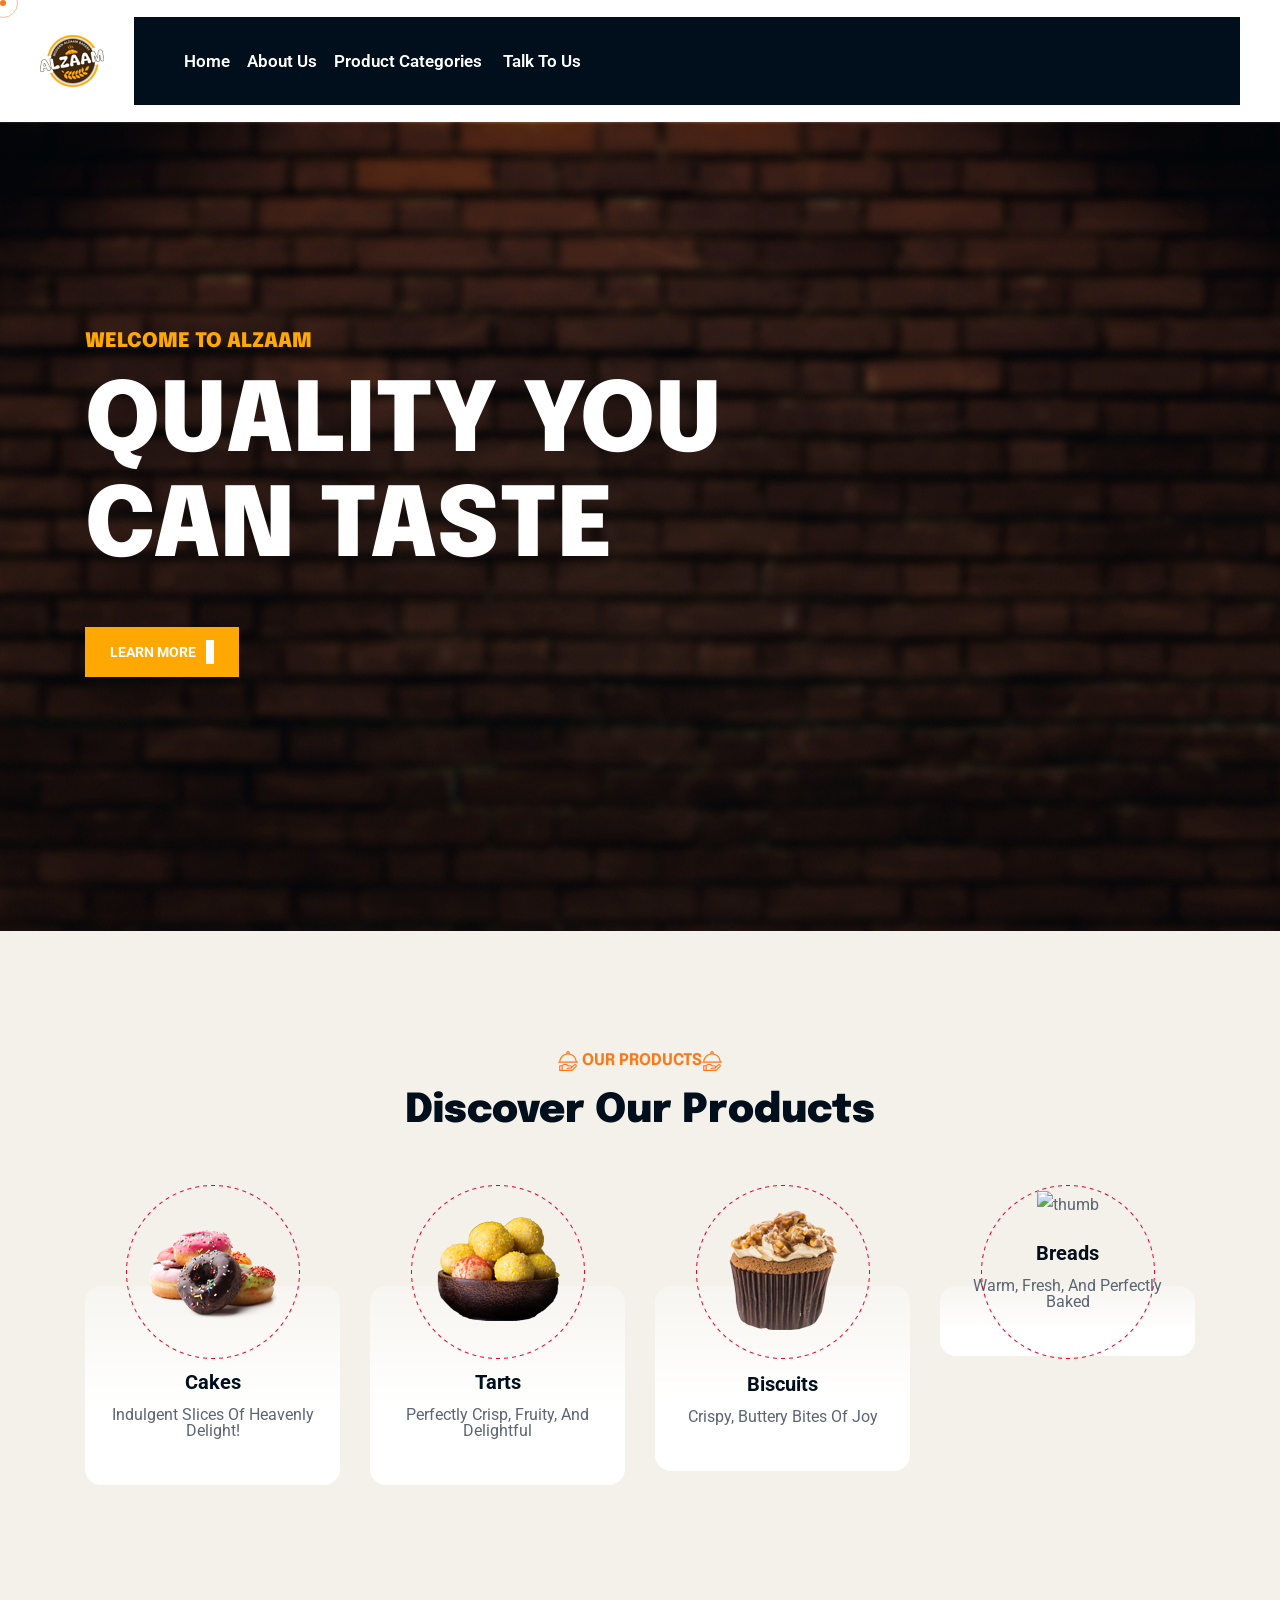
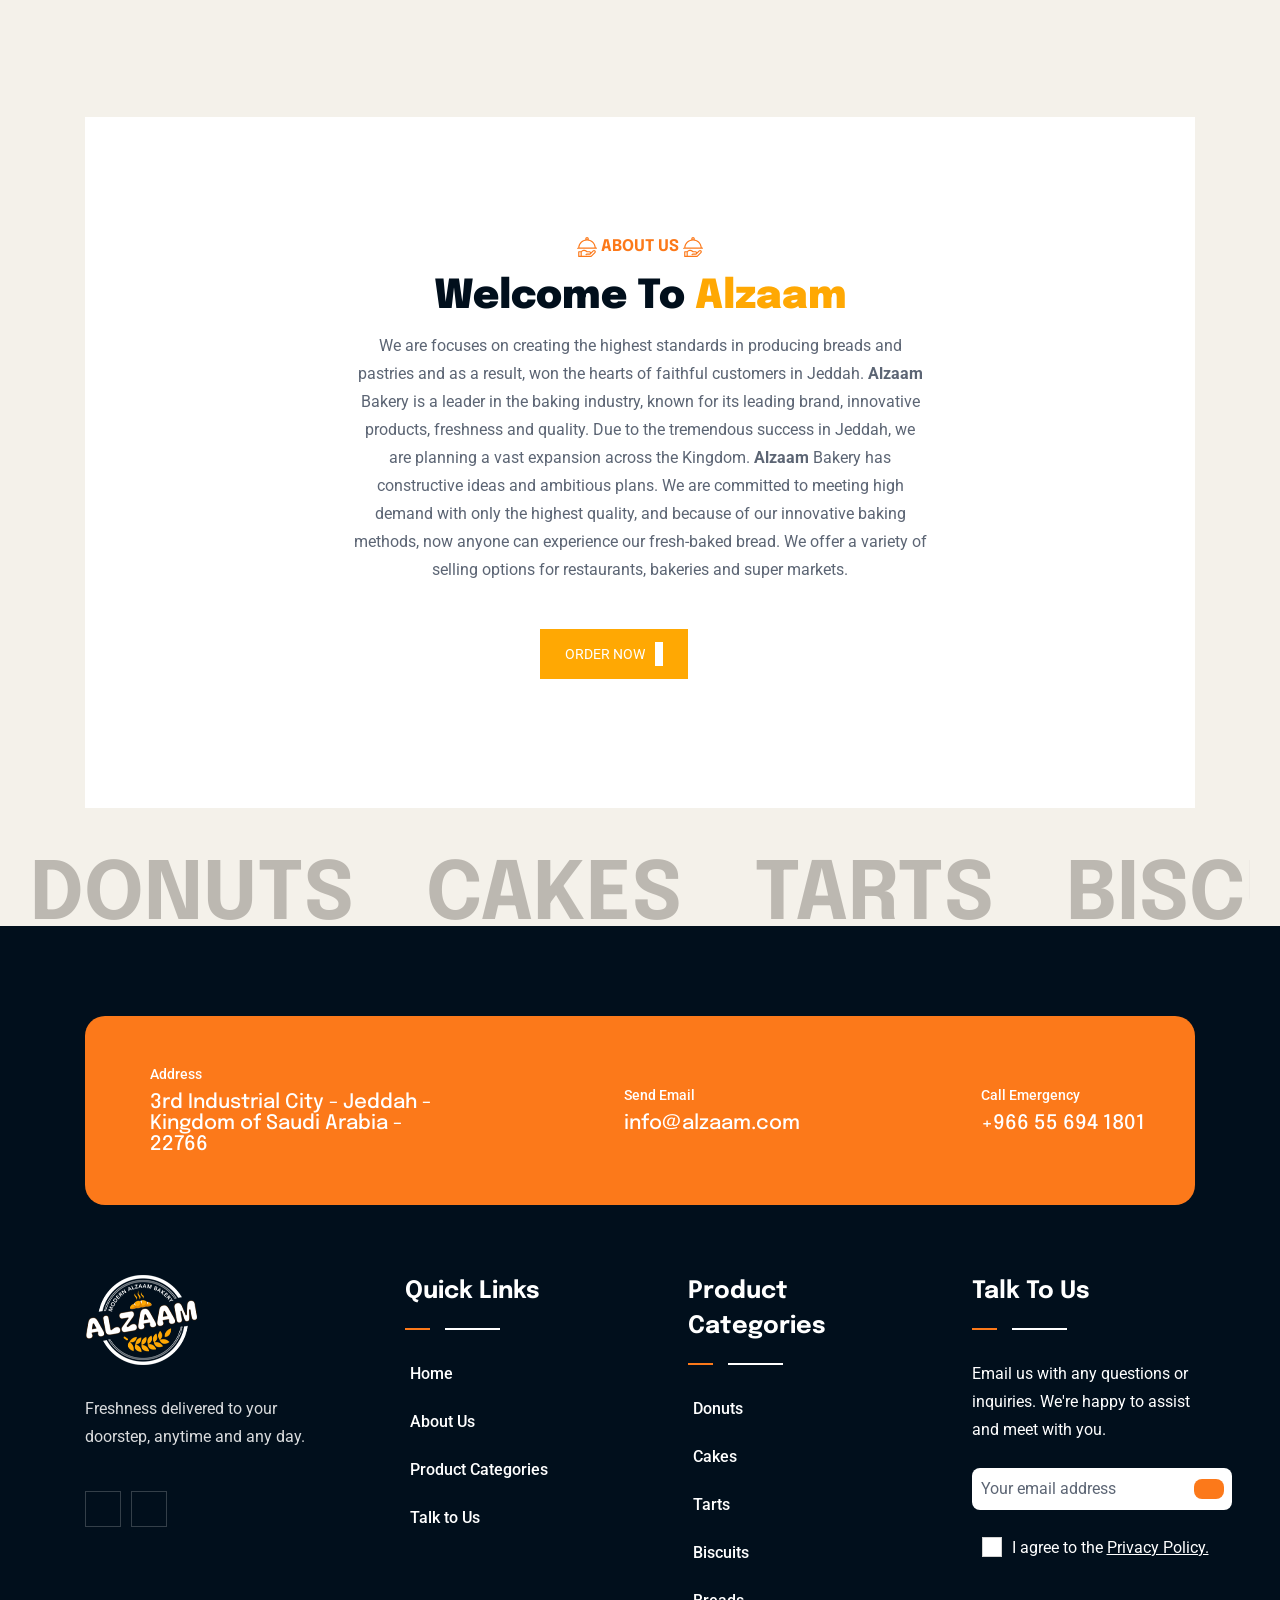
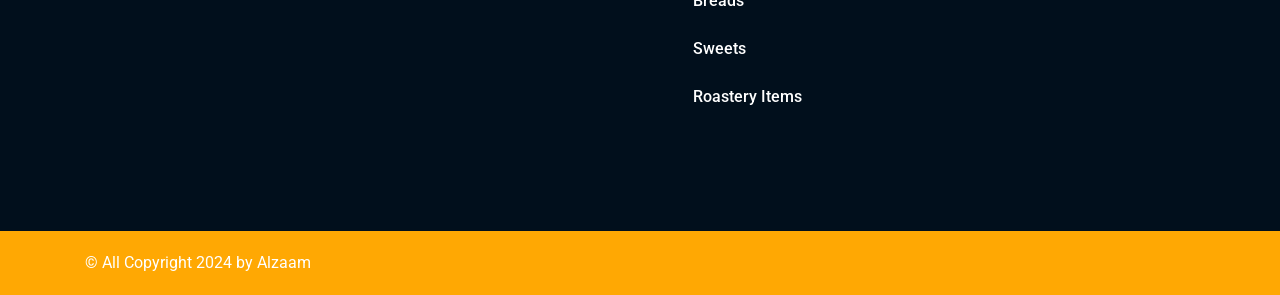
==== index.html @ b0d5138f "Update index.html" ====
<!DOCTYPE html>
<html lang="zxx">
<!--<< Header Area >>-->

<head>
    <!-- ========== Meta Tags ========== -->
    <meta charset="UTF-8">
    <meta http-equiv="X-UA-Compatible" content="IE=edge">
    <meta name="viewport" content="width=device-width, initial-scale=1">
    <meta name="author" content="gramentheme">
    <meta name="description" content="Alzaam Bakery">
    <!-- ======== Page title ============ -->
    <title>Alzaam</title>
    <!--<< Favcion >>-->
    <link rel="shortcut icon" href="assets/img/favicon.png">
    <!--<< Bootstrap min.css >>-->
    <link rel="stylesheet" href="assets/css/bootstrap.min.css">
    <!--<< All Min Css >>-->
    <link rel="stylesheet" href="assets/css/all.min.css">
    <!--<< Animate.css >>-->
    <link rel="stylesheet" href="assets/css/animate.css">
    <!--<< Magnific Popup.css >>-->
    <link rel="stylesheet" href="assets/css/magnific-popup.css">
    <!--<< MeanMenu.css >>-->
    <link rel="stylesheet" href="assets/css/meanmenu.css">
    <!--<< Swiper Bundle.css >>-->
    <link rel="stylesheet" href="assets/css/swiper-bundle.min.css">
    <!--<< Nice Select.css >>-->
    <link rel="stylesheet" href="assets/css/nice-select.css">
    <!--<< Main.css >>-->
    <link rel="stylesheet" href="assets/css/main.css">
</head>

<body class="bg-color2">

    <!-- Preloader Start -->
    <div id="preloader" class="preloader">
        <div class="animation-preloader">
            <div class="spinner">
            </div>
            <div class="txt-loading">
                <span data-text-preloader="A" class="letters-loading">
                    A
                </span>
                <span data-text-preloader="L" class="letters-loading">
                    L
                </span>
                <span data-text-preloader="Z" class="letters-loading">
                    Z
                </span>
                <span data-text-preloader="A" class="letters-loading">
                    A
                </span>
                <span data-text-preloader="A" class="letters-loading">
                    A
                </span>
                <span data-text-preloader="M" class="letters-loading">
                    M
                </span>
            </div>
            <p class="text-center">Loading</p>
        </div>
        <div class="loader">
            <div class="row">
                <div class="col-3 loader-section section-left">
                    <div class="bg"></div>
                </div>
                <div class="col-3 loader-section section-left">
                    <div class="bg"></div>
                </div>
                <div class="col-3 loader-section section-right">
                    <div class="bg"></div>
                </div>
                <div class="col-3 loader-section section-right">
                    <div class="bg"></div>
                </div>
            </div>
        </div>
    </div>

    <!--<< Mouse Cursor Start >>-->
    <div class="mouse-cursor cursor-outer"></div>
    <div class="mouse-cursor cursor-inner"></div>

    <!-- Back To Top Start -->
    <button id="back-top" class="back-to-top">
        <i class="fa-regular fa-arrow-up"></i>
    </button>

    

    <!-- Header Section Start -->
    <header class="header-section">
        <!-- <div class="black-bg"></div>
        <div class="red-bg"></div> -->
        <div class="container-fluid">
            <div class="main-header-wrapper">
                <div class="logo-image">
                    <a href="index.html">
                        <img src="assets/img/logo/logo.svg" alt="img">
                    </a>
                </div>
                <div class="main-header-items">
                    
                    <div id="header-sticky" class="header-1">
                        <div class="mega-menu-wrapper">
                            <div class="header-main">
                                <div class="logo">
                                    <a href="index.html" class="header-logo">
                                        <img src="assets/img/logo/logo.svg" alt="logo-img">
                                    </a>
                                </div>
                                <div class="header-left">
                                    <div class="mean__menu-wrapper">
                                        <div class="main-menu">
                                            <nav id="mobile-menu">
                                                <ul>
                                                    <li class="has-dropdown active menu-thumb">
                                                        <a href="#home">
                                                            Home
                                                            <i class="fa-regular fa-plus"></i>
                                                        </a>
                                                    <li class="has-dropdown">
                                                        <a href="#About">
                                                            About Us
                                                            <i class="fa-regular fa-plus"></i>
                                                        </a>
                                                        <li class="has-dropdown">
                                                                <a href="#">
                                                                    Product Categories
                                                                    <i class="fas fa-angle-down"></i>
                                                                </a>
                                                                <ul class="submenu">
                                                                    <li class="has-dropdown">
                                                                        <a href="#">
                                                                            Donuts
                                                                            <i class="fas fa-angle-down"></i>
                                                                        </a>
                                                                        <ul class="submenu">
                                                                            <li><a href="#">Coconut Donut</a></li>
                                                                            <li><a href="#">Chocolate Donut</a>
                                                                            </li>
                                                                        </ul>
                                                                    </li>
                                                                    <li class="has-dropdown">
                                                                        <a href="#">
                                                                            Cakes
                                                                            <i class="fas fa-angle-down"></i>
                                                                        </a>
                                                                        <ul class="submenu">
                                                                            <li><a href="#">Cup Cake</a></li>
                                                                            <li><a href="#">Mini Cup Cake</a></li>
                                                                            <li><a href="#">Tea Cake</a></li>
                                                                            <li><a href="#">Marble Slice Cake</a></li>
                                                                            <li><a href="#">Butter Slice Cake</a></li>
                                                                            <li><a href="#">Square Cake</a></li>
                                                                            <li><a href="#">Fruit Slice Cake</a></li>
                                                                            <li><a href="#">Mountain Cake</a></li>
                                                                            <li><a href="#">LC Cake</a></li>
                                                                            <li><a href="#">Aluminum Container Cake</a></li>
                                                                        </ul>
                                                                    </li>
                                                                    <li class="has-dropdown">
                                                                        <a href="#">
                                                                            Tarts
                                                                            <i class="fas fa-angle-down"></i>
                                                                        </a>
                                                                        <ul class="submenu">
                                                                            <li><a href="#">Cheese Puff</a> </li>
                                                                            <li><a href="#">Round Butter Puff</a></li>
                                                                            <li><a href="#">Cheese Croissant</a> </li>
                                                                            <li><a href="#">Coconut Puff</a></li>
                                                                        </ul>
                                                                    </li>
                                                                    <li class="has-dropdown">
                                                                        <a href="#">
                                                                            Roastery Items
                                                                            <i class="fas fa-angle-down"></i>
                                                                        </a>
                                                                        <ul class="submenu">
                                                                            <li><a href="#">Indian Spicy Mixture</a> </li>
                                                                            <li><a href="#">Indian Nice Mixture (Bombay Mixture)</a></li>
                                                                            <li><a href="#">Salted Peanut</a> </li>
                                                                            <li><a href="#">Masala Peanut</a> </li>
                                                                            <li><a href="#">Garlic Peanut</a></li>
                                                                            <li><a href="#">Dry Roasted Whole Black Grams</a> </li>
                                                                            <li><a href="#">Fried Chana Dal</a> </li>
                                                                            <li><a href="#">Fried Green Piece</a> </li>
                                                                            <li><a href="#">Fried Fava Beans</a> </li>
                                                                            <li><a href="#">Popcorn</a> </li>
                                                                            <li><a href="#">Garlic crackers (Krupuk Bawang)</a> </li>
                                                                        </ul>
                                                                    </li>
                                                                    <li class="has-dropdown">
                                                                        <a href="#">
                                                                            Biscuits
                                                                            <i class="fas fa-angle-down"></i>
                                                                        </a>
                                                                        <ul class="submenu">
                                                                            <li><a href="#">Sugar Biscuits</a> </li>
                                                                            <li><a href="#">Palmer Biscuits</a></li>
                                                                            <li><a href="#">Masala Biscuits</a> </li>
                                                                        </ul>
                                                                    </li>
                                                                    <li class="has-dropdown">
                                                                        <a href="#">
                                                                            Breads
                                                                            <i class="fas fa-angle-down"></i>
                                                                        </a>
                                                                        <ul class="submenu">
                                                                            <li><a href="#">Sugar Buns</a> </li>
                                                                            <li><a href="#">Cream Buns</a></li>
                                                                            <li><a href="#">Vanilla Cream Sandwich</a> </li>
                                                                            <li><a href="#">Plain Burger Buns</a> </li>
                                                                            <li><a href="#">Sesame Seeds Burger Buns</a></li>
                                                                            <li><a href="#">Sandwich Rolls</a> </li>
                                                                            <li><a href="#">Sliced White Bread</a> </li>
                                                                        </ul>
                                                                    </li>
                                                                    <li class="has-dropdown">
                                                                        <a href="#">
                                                                            Sweets
                                                                            <i class="fas fa-angle-down"></i>
                                                                        </a>
                                                                        <ul class="submenu">
                                                                            <li><a href="#">Al Zaam Sesame Candy</a> </li>
                                                                            <li><a href="#">Al Zaam Peanut Candy</a></li>
                                                                            <li><a href="#">Al Zaam Sesame Ball</a> </li>
                                                                            <li><a href="#">Al Zaam Peanut Ball</a> </li>
                                                                            <li><a href="#">Laddu</a></li>
                                                                            <li><a href="#">Coconut Ladu</a></li>
                                                                            <li><a href="#">Khajur Sweets</a> </li>
                                                                            <li><a href="#">Sugar Candied Diamond Cuts</a> </li>
                                                                            <li><a href="#">Salted Diamond Cuts</a> </li>
                                                                        </ul>
                                                                    </li>
                                                                    
        
                                                                </ul>
                                                            </li>
                                                            <li class="has-dropdown">
                                                                <a href="#contact">
                                                                    Talk to Us
                                                                    <i class="fa-regular fa-plus"></i>
                                                                </a>
                                                        </ul>
                                                    </li>
                                                </ul>
                                            </nav>
                                        </div>
                                    </div>
                                </div>
                                 <a class="theme-btn" href="#contact"><b>ORDER NOW</b><i
                                            class="fa-sharp fa-regular fa-arrow-right"></i></a>
                                </div>
                            </div>
                        </div>
                    </div>
                </div>
            </div>
        </div>
    </header>

    <!-- Search Area Start -->
    <div class="search-wrap">
        <div class="search-inner">
            <i class="fas fa-times search-close" id="search-close"></i>
            <div class="search-cell">
                <form method="get">
                    <div class="search-field-holder">
                        <input type="search" class="main-search-input" placeholder="Search...">
                    </div>
                </form>
            </div>
        </div>
    </div>


    <!-- Banner Section   S T A R T -->
    <section class="banner-section fix" id="home">
        <div class="slider-area">
            <div class="swiper banner-slider">
                <div class="swiper-wrapper">
                    <div class="swiper-slide">
                        <div class="banner-wrapper style1 bg-img">
                            <div class="shape1_1 d-none d-xxl-block" data-animation="slideInLeft" data-duration="2s"
                                data-delay=".3s"><img src="assets/img/shape/bannerShape1_1.png" alt="shape"></div>
                            <div class="shape1_2 d-none d-xxl-block" data-animation="slideInLeft" data-duration="2s"
                                data-delay=".3s"><img src="assets/img/shape/bannerShape1_2.png" alt="shape"></div>
                            <div class="shape1_3 d-none d-xxl-block" data-animation="slideInLeft" data-duration="3s"
                                data-delay="2s"><img src="assets/img/shape/bannerShape1_3.png" alt="shape"></div>
                            <div class="shape1_4 d-none d-xxl-block" data-animation="slideInLeft" data-duration="2s"
                                data-delay=".3s"><img src="assets/img/shape/bannerShape1_4.png" alt="shape"></div>
                            <div class="shape1_5 d-none d-xxl-block" data-animation="slideInLeft" data-duration="2s"
                                data-delay=".3s"><img src="assets/img/shape/bannerShape1_5.png" alt="shape"></div>
                            <div class="shape1_6 d-none d-xxl-block cir36"><img
                                    src="assets/img/shape/bannerShape1_6.png" alt="shape"></div>
                            <div class="overlay"></div>
                            <div class="banner-container">
                                <div class="container">
                                    <div class="row">
                                        <div class="col-12 col-xxl-6">
                                            <div class="banner-title-area">
                                                <div class="banner-style1">
                                                    <div class="section-title">
                                                        <h6 class="sub-title" data-animation="slideInRight"
                                                            data-duration="2s" data-delay=".3s"> <span style="color: #ffa803;">WELCOME TO ALZAAM </span></h6>
                                                        <h1 class="title" data-animation="slideInRight"
                                                            data-duration="2s" data-delay=".5s">
                                                            QUALITY YOU CAN TASTE
                                                        </h1>
                                                        <a class="theme-btn" href="#Products"
                                                            data-animation="slideInRight" data-duration="2s"
                                                            data-delay=".7s"><b>LEARN MORE</b> <i
                                                                class="fa-sharp fa-regular fa-arrow-right"></i></a>
                                                    </div>
                                                </div>
                                            </div>
                                        </div>
                                        <div class="col-12 col-xl-6 d-none d-xxl-block">
                                            <div class="banner-thumb-area" data-tilt data-animation="slideInRight"
                                                data-duration="2s" data-delay=".9s">
                                                <img src="assets/img/banner/bannerThumb1_1.png" alt="shape">
                                            </div>
                                        </div>
                                    </div>
                                </div>
                            </div>
                        </div>
                    </div>
                <div class="arrow-prev"><img src="assets/img/icon/arrowPrev.svg" alt="Icon"></div>
                <div class="arrow-next"><img src="assets/img/icon/arrowNext.svg" alt="Icon"></div>
                <div class="pagination-class swiper-pagination"></div>
            </div>
        </div>
    </section>


    <!-- Best Food Items Section   S T A R T -->
    <section class="best-food-items-section fix section-padding bg-color2" id="Products">
        <div class="best-food-wrapper">
            <div class="shape1 float-bob-y d-none d-xxl-block"><img src="assets/img/shape/bestFoodItemsShape1_1.png"
                    alt="shape"></div>
            <div class="shape2 float-bob-x d-none d-xxl-block"><img src="assets/img/shape/bestFoodItemsShape1_2.png"
                    alt="shape"></div>
            <div class="container">
                <div class="title-area">
                    <div class="sub-title text-center wow fadeInUp" data-wow-delay="0.5s">
                        <img class="me-1" src="assets/img/icon/titleIcon.svg" alt="icon">Our Products<img
                            src="assets/img/icon/titleIcon.svg" alt="icon">
                    </div>
                    <h2 class="title wow fadeInUp" data-wow-delay="0.7s">
                        Discover Our Products
                    </h2>
                </div>
                <div class="slider-area mb-n40">
                    <div class="swiper bestFoodItems-slider">
                        <div class="swiper-wrapper">
                            <div class="swiper-slide">
                                <div class="single-food-items">
                                    <div class="item-thumb">
                                        <img src="assets/img/food-items/item1_1.png" alt="thumb">
                                        <div class="circle-shape"><img class="cir36"
                                                src="assets/img/food-items/circleShape.png" alt="shape"></div>
                                    </div>
                                    <div class="item-content">
                                        <a href="#">
                                            <h3>Donuts</h3>
                                        </a>
                                        <div class="text">Sweet, fluffy, and pure bliss!</div>
                                    </div>
                                </div>
                            </div>
                            <div class="swiper-slide">
                                <div class="single-food-items">
                                    <div class="item-thumb">
                                        <img src="assets/img/food-items/item1_2.png" alt="thumb">
                                        <div class="circle-shape"><img class="cir36"
                                                src="assets/img/food-items/circleShape.png" alt="shape"></div>
                                    </div>
                                    <div class="item-content">
                                        <a href="menu.html">
                                            <h3>Cakes</h3>
                                        </a>
                                        <div class="text">Indulgent slices of heavenly delight!</div>
                                    </div>
                                </div>
                            </div>
                            <div class="swiper-slide">
                                <div class="single-food-items">
                                    <div class="item-thumb">
                                        <img src="assets/img/food-items/item1_3.png" alt="thumb">
                                        <div class="circle-shape"><img class="cir36"
                                                src="assets/img/food-items/circleShape.png" alt="shape"></div>
                                    </div>
                                    <div class="item-content">
                                        <a href="menu.html">
                                            <h3>Tarts</h3>
                                        </a>
                                        <div class="text">Perfectly crisp, fruity, and delightful</div>
                                   </div>
                                </div>
                            </div>
                            <div class="swiper-slide">
                                <div class="single-food-items">
                                    <div class="item-thumb">
                                        <img src="assets/img/food-items/item1_4.png" alt="thumb">
                                        <div class="circle-shape"><img class="cir36"
                                                src="assets/img/food-items/circleShape.png" alt="shape"></div>
                                    </div>
                                    <div class="item-content">
                                        <a href="menu.html">
                                            <h3>Biscuits</h3>
                                        </a>
                                        <div class="text">Crispy, buttery bites of joy</div>
                                   </div>
                                </div>
                            </div>
                            <div class="swiper-slide">
                                <div class="single-food-items">
                                    <div class="item-thumb">
                                        <img src="assets/img/food-items/item1_5.png" alt="thumb">
                                        <div class="circle-shape"><img class="cir36"
                                                src="assets/img/food-items/circleShape.png" alt="shape"></div>
                                    </div>
                                    <div class="item-content">
                                        <a href="menu.html">
                                            <h3>Breads</h3>
                                        </a>
                                        <div class="text">Warm, fresh, and perfectly baked</div>
                                   </div>
                                </div>
                            </div>
                            <div class="swiper-slide">
                                <div class="single-food-items">
                                    <div class="item-thumb">
                                        <img src="assets/img/food-items/item1_6.png" alt="thumb">
                                        <div class="circle-shape"><img class="cir36"
                                                src="assets/img/food-items/circleShape.png" alt="shape"></div>
                                    </div>
                                    <div class="item-content">
                                        <a href="menu.html">
                                            <h3>Sweets</h3>
                                        </a>
                                        <div class="text">Colorful, delightful treats of happiness</div>
                                   </div>
                                </div>
                            </div>
                            <div class="swiper-slide">
                                <div class="single-food-items">
                                    <div class="item-thumb">
                                        <img src="assets/img/food-items/item1_7.png" alt="thumb">
                                        <div class="circle-shape"><img class="cir36"
                                                src="assets/img/food-items/circleShape.png" alt="shape"></div>
                                    </div>
                                    <div class="item-content">
                                        <a href="menu.html">
                                            <h3>Roastery Items</h3>
                                        </a>
                                        <div class="text">Rich, aromatic flavors, perfectly roasted</div>
                                   </div>
                                </div>
                            </div>
                        </div>
                    </div>

                    <div class="bestFoodItems-pagination"></div>
                </div>
            </div>
        </div>
    </section>
<!-- About Us Section   S T A R T -->
    <section class="about-us-section fix section-padding pb-0" id="About">
        <div class="about-wrapper style1">
            <div class="shape1 d-none d-xxl-block"><img src="assets/img/shape/aboutShape1_1.png" alt="shape"></div>
            <div class="shape2 d-none d-xxl-block"><img src="assets/img/shape/aboutShape1_2.png" alt="shape"></div>
            <div class="shape3 d-none d-xxl-block"><img class="cir36" src="assets/img/shape/aboutShape1_3.png"
                    alt="shape"></div>
            <div class="shape4 d-none d-xxl-block"><img src="assets/img/shape/aboutShape1_4.png" alt="shape"></div>
            <div class="shape5 d-none d-xxl-block"><img src="assets/img/shape/aboutShape1_5.png" alt="shape"></div>
            <div class="shape6 d-none d-xxl-block"><img class="cir36" src="assets/img/shape/aboutShape1_6.png"
                    alt="shape"></div>
            <div class="container">
                <div class="about-us section-padding">
                    <div class="row">
                        <div class="col-12">
                            <div class="title-area">
                                <div class="sub-title text-center wow fadeInUp" data-wow-delay="0.5s">
                                    <img class="me-1" src="assets/img/icon/titleIcon.svg" alt="icon">About US<img
                                        class="ms-1" src="assets/img/icon/titleIcon.svg" alt="icon">
                                </div>
                                <h2 class="title wow fadeInUp" data-wow-delay="0.7s">
                                    Welcome to <span style="color: #ffa803;">Alzaam</span>
                                </h2>
                                <div class="text wow fadeInUp" data-wow-delay="0.8s">We are focuses on creating the highest standards in producing
                                    breads and pastries and as a result, won the hearts of faithful customers in Jeddah. <b>Alzaam</b> Bakery is a leader in the baking industry,
                                    known for its leading brand, innovative products, freshness and quality.

                                    Due to the tremendous success in Jeddah, we are planning a vast expansion across the Kingdom.
                                    
                                    <b>Alzaam</b> Bakery has constructive ideas and ambitious plans.
                                    We are committed to meeting high demand with only the highest quality, and because of our innovative baking methods, now anyone can
                                    experience our fresh-baked bread. We offer a variety of selling options for restaurants, bakeries and super markets.</div>
                                <div class="btn-wrapper wow fadeInUp" data-wow-delay="0.9s">
                                    <a class="theme-btn" href="#contact">ORDER NOW <i
                                            class="fa-sharp fa-regular fa-arrow-right"></i></a>
                                </div>
                            </div>
                        </div>
                    </div>
                </div>
            </div>
        </div>
    </section>

    


        <!-- Modal -->
        <div class="modal fade" id="exampleModal" tabindex="-1" aria-hidden="true">
            <div class="modal-dialog  modal-dialog-centered">
                <div class="modal-content pb-3 pe-3">
                    <div class="modal-header border-0">
                        <button type="button" class="btn-close" data-bs-dismiss="modal" aria-label="Close"></button>
                    </div>
                    <div class="modal-body">
                        <div class="container">
                            <div class="row gy-5">
                                <div class="col-xxl-6">
                                    <div class="modal-thumb">
                                        <div class="product-big-img bg-color2">
                                            <div class="dishes-thumb">
                                                <img class="img-fluid" src="assets/img/dishes/dishes3_1.png"
                                                    alt="thumb">
                                                <div class="circle-shape"><img class="cir36"
                                                        src="assets/img/food-items/circleShape2.png" alt="shape"></div>
                                            </div>
                                        </div>
                                    </div>
                                </div>
                                <div class="col-xxl-6">
                                    <div class="modal-details">
                                        <div class="product-about">
                                            <div class="title-wrapper">
                                                <h2 class="product-title">Chicken Pizza</h2>
                                                <div class="price">$69</div>
                                            </div>

                                            <div class="product-rating">
                                                <div class="star-rating" role="img" aria-label="Rated 5.00 out of 5">
                                                    <span style="width:100%">Rated <strong class="rating">5.00</strong>
                                                        out of 5 based on <span class="rating">1</span> customer
                                                        rating</span>
                                                </div>
                                                <a href="shop-details.html" class="woocommerce-review-link">(<span
                                                        class="count">2</span> customer reviews)</a>
                                            </div>
                                            <p class="text">Aliquam hendrerit a augue insuscipit. Etiam aliquam massa
                                                quis des mauris commodo venenatis ligula commodo leez sed blandit
                                                convallis dignissim onec vel pellentesque neque.</p>

                                            <div class="actions">
                                                <div class="quantity">
                                                    <p>Quantity</p>

                                                    <div class="qty-wrapper">
                                                        <button class="quantity-plus qty-btn"><i
                                                                class="fa-solid fa-plus"></i></button>
                                                        <input type="number" class="qty-input" step="1" min="1"
                                                            max="100" name="quantity" value="1" title="Qty">
                                                        <button class="quantity-minus qty-btn"><i
                                                                class="fa-solid fa-minus"></i></button>
                                                    </div>
                                                </div>
                                                <a href="cart.html" class="theme-btn">Add to Cart<i
                                                        class="fa-regular fa-cart-shopping bg-transparent text-white"></i></a>
                                                <a href="wishlist.html" class="theme-btn style5 border-0">ADD TO
                                                    wishlist<i class="fa-sharp fa-solid fa-heart"></i></a>
                                            </div>
                                            <div class="share">
                                                <h6>share with friends</h6>
                                                <ul class="social-media">
                                                    <li> <a href="https://www.facebook.com"> <i
                                                                class="fa-brands fa-facebook-f"></i> </a> </li>
                                                    <li> <a href="https://www.youtube.com"> <i
                                                                class="fa-brands fa-youtube"></i> </a> </li>
                                                    <li> <a href="https://www.x.com"> <i
                                                                class="fa-brands fa-twitter"></i> </a> </li>
                                                    <li> <a href="https://www.instagram.com"> <i
                                                                class="fa-brands fa-instagram"></i> </a> </li>
                                                </ul>
                                            </div>
                                        </div>
                                    </div>
                                </div>
                            </div>
                        </div>
                    </div>
                </div>
            </div>
        </div>

    </section>

    
    
        <div class="marquee-wrapper style-1 text-slider section-padding pt-0 mt-5">
            <div class="marquee-inner to-left">
                <ul class="marqee-list d-flex">
                    <li class="marquee-item style1">
                        <span class="text-slider"></span><span class="text-slider text-style">Donuts</span>
                        <span class="text-slider"></span><span class="text-slider text-style">Cakes</span>
                        <span class="text-slider"></span><span class="text-slider text-style">Tarts</span>
                        <span class="text-slider"></span><span class="text-slider text-style">Biscuits</span>
                        <span class="text-slider"></span><span class="text-slider text-style">Breads</span>
                        <span class="text-slider"></span><span class="text-slider text-style">Roastery Items</span>
                        <span class="text-slider"></span><span class="text-slider text-style">Donuts</span>
                        <span class="text-slider"></span><span class="text-slider text-style">Cakes</span>
                        <span class="text-slider"></span><span class="text-slider text-style">Tarts</span>
                        <span class="text-slider"></span><span class="text-slider text-style">Biscuits</span>
                        <span class="text-slider"></span><span class="text-slider text-style">Breads</span>
                        <span class="text-slider"></span><span class="text-slider text-style">Roastery Items</span>
                   </li>
                </ul>
            </div>
        </div>
    </section>


    <!-- Footer Section    S T A R T -->
    <footer class="footer-section bg-title fix" id="contact">
        <div class="footer-widgets-wrapper">
            <!-- <div class="shape1 float-bob-y d-none d-xxl-block"><img src="assets/img/shape/footerShape1_1.png"
                    alt="shape"></div> -->
            <div class="shape2 d-none d-xxl-block"><img src="assets/img/shape/footerShape1_2.png" alt="shape"></div>
            <div class="shape3 d-none d-xxl-block"><img src="assets/img/shape/footerShape1_3.png" alt="shape"></div>
            <!-- <div class="shape4  d-none d-xxl-block"><img src="assets/img/shape/footerShape1_4.png" alt="shape"></div> -->
            <div class="container">
                <div class="footer-top">
                    <div class="row gy-4">
                        <div class="col-lg-4">
                            <div class="fancy-box">
                                <div class="item1"><i class="fa-solid fa-location-dot"></i></div>
                                <div class="item2">
                                    <h6>address</h6>
                                    <p>3rd Industrial City - Jeddah - Kingdom of Saudi Arabia - 22766</p>
                                </div>
                            </div>
                        </div>
                        <div class="col-lg-4 d-flex justify-content-start justify-content-lg-end">
                            <div class="fancy-box">
                                <div class="item1"><i class="fa-solid fa-envelope"></i></div>
                                <div class="item2">
                                    <h6>send email</h6>
                                    <p>info@alzaam.com</p>
                                </div>
                            </div>
                        </div>
                        <div class="col-lg-4 d-flex justify-content-start justify-content-lg-end">
                            <div class="fancy-box">
                                <div class="item1"><i class="fa-regular fa-phone-volume"></i></div>
                                <div class="item2">
                                    <h6>call emergency</h6>
                                    <p>+966 55 694 1801</p>
                                </div>
                            </div>
                        </div>
                    </div>
                </div>

                <div class="row">
                    <div class="col-xl-3 col-lg-4 col-md-6 wow fadeInUp" data-wow-delay=".2s">
                        <div class="single-footer-widget">
                            <div class="widget-head">
                                <a href="index.html">
                                    <img src="assets/img/logo/logoWhite.svg" alt="logo-img">
                                </a>
                            </div>
                            <div class="footer-content">
                                <p>
                                    Freshness delivered to your doorstep, anytime and any day.
                                </p>
                                <div class="social-icon d-flex align-items-center">
                                    <a href="#"><i class="fa-brands fa-instagram"></i></a>
                                    <a href="#"><i class="fab fa-facebook-f"></i></a>
                               </div>
                            </div>
                        </div>
                    </div>
                    <div class="col-xl-3 col-lg-4 col-md-6 ps-xl-5 wow fadeInUp" data-wow-delay=".4s">
                        <div class="single-footer-widget">
                            <div class="widget-head">
                                <h3>Quick Links</h3>
                            </div>
                            <ul class="list-area">
                                <li>
                                    <a href="#home">
                                        <i class="fa-solid fa-chevrons-right"></i>
                                        Home
                                    </a>
                                </li>
                                <li>
                                    <a href="#About">
                                        <i class="fa-solid fa-chevrons-right"></i>
                                        About Us
                                    </a>
                                </li>
                                <li>
                                    <a href="#Product-Categories">
                                        <i class="fa-solid fa-chevrons-right"></i>
                                        Product Categories
                                    </a>
                                </li>
                                <li>
                                    <a href="#contact">
                                        <i class="fa-solid fa-chevrons-right"></i>
                                        Talk to Us
                                    </a>
                                </li>
                                
                                
                            </ul>
                        </div>
                    </div>
                    <div class="col-xl-3 col-lg-4 col-md-6 ps-xl-5 wow fadeInUp" data-wow-delay=".4s">
                        <div class="single-footer-widget">
                            <div class="widget-head">
                                <h3>Product Categories</h3>
                            </div>
                            <ul class="list-area">
                                <li>
                                    <a href="##">
                                        <i class="fa-solid fa-chevrons-right"></i>
                                        Donuts
                                    </a>
                                </li>
                                <li>
                                    <a href="##">
                                        <i class="fa-solid fa-chevrons-right"></i>
                                        Cakes
                                    </a>
                                </li>
                                <li>
                                    <a href="##">
                                        <i class="fa-solid fa-chevrons-right"></i>
                                        Tarts
                                    </a>
                                </li>
                                <li>
                                    <a href="##">
                                        <i class="fa-solid fa-chevrons-right"></i>
                                        Biscuits
                                    </a>
                                </li>
                                <li>
                                    <a href="##">
                                        <i class="fa-solid fa-chevrons-right"></i>
                                        Breads
                                    </a>
                                </li>
                                <li>
                                    <a href="##">
                                        <i class="fa-solid fa-chevrons-right"></i>
                                        Sweets
                                    </a>
                                </li>
                                <li>
                                    <a href="##">
                                        <i class="fa-solid fa-chevrons-right"></i>
                                        Roastery Items
                                    </a>
                                </li>
                            </ul>
                        </div>
                    </div>
                    <div class="col-xl-3 col-lg-4 col-md-6 ps-xl-5 wow fadeInUp" data-wow-delay=".4s">
                        <div class="single-footer-widget">
                            <div class="widget-head">
                                <h3>Talk to Us</h3>
                            </div>
                            <ul class="list-area">
                                <p style="color: white;">
                                    Email us with any questions or inquiries. We're happy to assist and meet with you.
                                </p>
                            </ul>
                            <form action="#" class="mt-4">
                                <div class="form-control">
                                    <input class="email" type="email" placeholder="Your email address">
                                    <button type="submit" class="submit-btn"><i
                                            class="fa-solid fa-arrow-right-long"></i></button>
                                </div>
                                <div class="form-control style2 mt-3">
                                    <input id="checkbox" name="checkbox" type="checkbox">
                                    <label for="checkbox">I agree to the <a href="contact.html">Privacy Policy.
                                        </a></label>
                                </div>
                            </form>
                        </div>
                    </div>
                </div>
            </div>
        </div>
        <div class="footer-bottom">
            <div class="container">
                <div class="footer-wrapper d-flex align-items-center justify-content-between">
                    <p class="wow fadeInLeft" data-wow-delay=".3s">
                        © All Copyright 2024 by <a href="index.html">Alzaam</a>
                    </p>
                    
                </div>
            </div>
        </div>
    </footer>




    <!--<< All JS Plugins >>-->
    <script src="assets/js/jquery-3.7.1.min.js"></script>
    <!--<< Bootstrap Js >>-->
    <script src="assets/js/bootstrap.bundle.min.js"></script>
    <!--<< Waypoints Js >>-->
    <script src="assets/js/jquery.waypoints.js"></script>
    <!--<< Counterup Js >>-->
    <script src="assets/js/jquery.counterup.min.js"></script>
    <!--<< Viewport Js >>-->
    <script src="assets/js/viewport.jquery.js"></script>
    <!--<< Magnific popup Js >>-->
    <script src="assets/js/magnific-popup.min.js"></script>
    <!--<< Tilt Js >>-->
    <script src="assets/js/tilt.min.js"></script>
    <!--<< Swiper Slider Js >>-->
    <script src="assets/js/swiper-bundle.min.js"></script>
    <!--<< MeanMenu Js >>-->
    <script src="assets/js/jquery.meanmenu.min.js"></script>
    <!--<< Wow Animation Js >>-->
    <script src="assets/js/wow.min.js"></script>
    <!--<< Nice Select Js >>-->
    <script src="assets/js/nice-select.min.js"></script>
    <!--<< Main.js >>-->
    <script src="assets/js/main.js"></script>
</body>

</html>
---- assets/css/main.css ----
@charset "UTF-8";
/*-----------------------------------------------------------------
Theme Name: Fresheat
Author: Gramentheme
Author URI: https://themeforest.net/user/gramentheme 
Version: 1.0.0 
Description: Fresheat food & Restaurant Html Template  <

-------------------------------------------------------------------
 CSS TABLE OF CONTENTS
-------------------------------------------------------------------

01.Mixins
02.Variables
03.Typography
04.Buttons 
05.Gutter 
06.Container 
07.Animation 
08.Helping 
09.MeanMenu 
10.Preloader
11.Title 
12.Common 
13.Header 
14.Footer 
15.Contact 
16.Banner 
17.Breadcumb
18.Marquee
19.Gallery
20.Testimonial
21.Chefe
22.History 
23.Timer
24.Menu
25.Cta
26.Popular Dishes
27.About
28.Services
29.Offer
30.Food Items
31.Faq
32.Wcu
33.Blog
34.Blog Extra
35.Sidebar
36.Shop
37.Cart
38.Checkout
39.Wishlist
40.Woocommerce

------------------------------------------------------------------*/
/* 01.Mixins */
/* 02.Variables */
@import url("https://fonts.googleapis.com/css2?family=Engagement&family=Epilogue:ital,wght@0,100..900;1,100..900&family=Roboto:ital,wght@0,100;0,300;0,400;0,500;0,700;0,900;1,100;1,300;1,400;1,500;1,700;1,900&display=swap");
:root {
  --body: #fff;
  --black: #000;
  --white: #fff;
  --theme: #ffa803;
  --theme2:#FC791A;
  --title:#010F1C;
  --dark: #222222;
  --text: #5C6574;
  --text2: #ababab;
  --bg: #02142A;
  --box-shadow: 0px 6px 30px 0px rgba(52, 55, 170, 0.15);
  --bg2: #F4F1EA;
  --border: #373737;
  --border-2: #D2D2D1;
  --border-3: #ffffff17;
  --title-font: "Epilogue", sans-serif;
  --body-font: "Roboto", sans-serif;
  --icon-font: "Font Awesome 6 Pro";
}

/* 03.Typography */
/* --------------------------------------------
    Template Default Fonts & Fonts Styles
 ---------------------------------------------- */
body {
  font-family: var(--body-font);
  font-size: 16px;
  font-weight: normal;
  line-height: 28px;
  color: var(--text);
  background-color: var(--white);
  padding: 0;
  margin: 0;
  overflow-x: hidden;
}

ul {
  padding: 0;
  margin: 0;
  list-style: none;
}

button {
  border: none;
  background-color: transparent;
  padding: 0;
}

input:focus {
  color: var(--text);
  outline: none;
}

input::placeholder {
  color: var(--text);
}

h1,
h2,
h3,
h4,
h5,
h6 {
  font-family: var(--title-font);
  margin: 0px;
  padding: 0;
  color: var(--title);
  text-transform: capitalize;
  transition: all 0.4s ease-in-out;
}

h1 {
  font-size: 42px;
  font-weight: 700;
  line-height: 120%;
}

h2 {
  font-size: 40px;
  line-height: 145%;
  font-weight: 700;
}
@media (max-width: 767px) {
  h2 {
    font-size: 34px;
  }
}
@media (max-width: 575px) {
  h2 {
    font-size: 28px;
  }
}

h3 {
  font-size: 18px;
  font-weight: 700;
  line-height: 145%;
}
@media (max-width: 767px) {
  h3 {
    font-size: 16px;
  }
}

h4 {
  font-size: 20px;
  font-weight: 700;
  line-height: 130%;
}

h5 {
  font-size: 18px;
  font-weight: 700;
}

h6 {
  font-size: 16px;
  font-weight: 600;
  line-height: 145%;
}

a {
  text-decoration: none;
  color: var(--text);
  outline: none !important;
  cursor: pointer;
  transition: all 0.4s ease-in-out;
}
a:hover {
  color: var(--theme) !important;
}

p {
  margin: 0px;
  transition: all 0.4s ease-in-out;
}

span {
  margin: 0px;
  transition: all 0.4s ease-in-out;
}

input.form-control,
textarea.form-control {
  outline: none;
  box-shadow: none;
  background-color: #f8f9fa;
  border-color: #D4DCFF;
  padding: 15px 10px;
  font-size: 1rem;
  border-radius: 0;
  -webkit-border-radius: 0;
  -moz-border-radius: 0;
  -ms-border-radius: 0;
  -o-border-radius: 0;
  border: none;
}

input.form-control:focus,
textarea.form-control:focus {
  background-color: #f8f9fa;
  border-color: #D4DCFF;
  outline: none;
  box-shadow: none;
}

/* 04.Buttons */
.theme-btn {
  display: inline-block;
  position: relative;
  padding: 13px 25px 13px 25px;
  background-color: var(--theme);
  color: var(--white) !important;
  font-family: var(--body-font);
  font-size: 14px;
  font-style: normal;
  font-weight: 400;
  line-height: 24px;
  z-index: 1;
  overflow: hidden;
  border: none;
  transition: all 0.3s ease-in-out;
  border-radius: 0;
  -webkit-border-radius: 0;
  -moz-border-radius: 0;
  -ms-border-radius: 0;
  -o-border-radius: 0;
  -webkit-transition: all 0.3s ease-in-out;
  -moz-transition: all 0.3s ease-in-out;
  -ms-transition: all 0.3s ease-in-out;
  -o-transition: all 0.3s ease-in-out;
}
.theme-btn i {
  padding: 4px;
  background-color: var(--white);
  color: var(--theme);
  transition: all 0.4s;
  -webkit-transition: all 0.4s;
  -moz-transition: all 0.4s;
  -ms-transition: all 0.4s;
  -o-transition: all 0.4s;
}
.theme-btn:before {
  content: "";
  background-color: var(--theme2);
  width: 0;
  height: 50%;
  position: absolute;
  top: 0;
  left: 0;
  z-index: -1;
  -webkit-transition: all 0.3s cubic-bezier(0.785, 0.135, 0.15, 0.86);
  transition: all 0.3s cubic-bezier(0.785, 0.135, 0.15, 0.86);
  -moz-transition: all 0.3s cubic-bezier(0.785, 0.135, 0.15, 0.86);
  -ms-transition: all 0.3s cubic-bezier(0.785, 0.135, 0.15, 0.86);
  -o-transition: all 0.3s cubic-bezier(0.785, 0.135, 0.15, 0.86);
}
.theme-btn:after {
  content: "";
  background-color: var(--theme2);
  width: 0;
  height: 50%;
  position: absolute;
  bottom: 0;
  right: 0;
  z-index: -1;
  -webkit-transition: all 0.3s cubic-bezier(0.785, 0.135, 0.15, 0.86);
  transition: all 0.3s cubic-bezier(0.785, 0.135, 0.15, 0.86);
  -moz-transition: all 0.3s cubic-bezier(0.785, 0.135, 0.15, 0.86);
  -ms-transition: all 0.3s cubic-bezier(0.785, 0.135, 0.15, 0.86);
  -o-transition: all 0.3s cubic-bezier(0.785, 0.135, 0.15, 0.86);
}
.theme-btn i {
  margin-left: 10px;
}
.theme-btn:hover {
  background-color: var(--theme2);
  color: var(--white) !important;
}
.theme-btn:hover::before, .theme-btn:hover::after {
  width: 100%;
}
.theme-btn.style2 {
  padding: 20px 155px;
  border-radius: 12px;
  -webkit-border-radius: 12px;
  -moz-border-radius: 12px;
  -ms-border-radius: 12px;
  -o-border-radius: 12px;
}
.theme-btn.style2:hover {
  color: var(--title) !important;
}
@media (max-width: 767px) {
  .theme-btn.style2 {
    padding: 21px 80px;
  }
}
.theme-btn.style3 {
  padding: 13px 25px;
  background: var(--theme2);
  color: var(--title);
}
.theme-btn.style3:before {
  content: "";
  background-color: var(--title);
  width: 0;
  height: 50%;
  position: absolute;
  top: 0;
  left: 0;
  z-index: -1;
  -webkit-transition: all 0.3s cubic-bezier(0.785, 0.135, 0.15, 0.86);
  transition: all 0.3s cubic-bezier(0.785, 0.135, 0.15, 0.86);
  -moz-transition: all 0.3s cubic-bezier(0.785, 0.135, 0.15, 0.86);
  -ms-transition: all 0.3s cubic-bezier(0.785, 0.135, 0.15, 0.86);
  -o-transition: all 0.3s cubic-bezier(0.785, 0.135, 0.15, 0.86);
}
.theme-btn.style3:after {
  content: "";
  background-color: var(--title);
  width: 0;
  height: 50%;
  position: absolute;
  bottom: 0;
  right: 0;
  z-index: -1;
  -webkit-transition: all 0.3s cubic-bezier(0.785, 0.135, 0.15, 0.86);
  transition: all 0.3s cubic-bezier(0.785, 0.135, 0.15, 0.86);
  -moz-transition: all 0.3s cubic-bezier(0.785, 0.135, 0.15, 0.86);
  -ms-transition: all 0.3s cubic-bezier(0.785, 0.135, 0.15, 0.86);
  -o-transition: all 0.3s cubic-bezier(0.785, 0.135, 0.15, 0.86);
}
.theme-btn.style3:hover {
  background: var(--theme);
  color: var(--white) !important;
}
.theme-btn.style3:hover::before, .theme-btn.style3:hover::after {
  width: 100%;
}
.theme-btn.style4 {
  background-color: var(--theme);
  color: var(--white) !important;
  border: 1px solid var(--theme);
  border-radius: 0;
  -webkit-border-radius: 0;
  -moz-border-radius: 0;
  -ms-border-radius: 0;
  -o-border-radius: 0;
}
.theme-btn.style4 i {
  padding: 4px;
  background-color: transparent;
  color: var(--white);
  transition: all 0.4s;
  -webkit-transition: all 0.4s;
  -moz-transition: all 0.4s;
  -ms-transition: all 0.4s;
  -o-transition: all 0.4s;
}
.theme-btn.style4:before {
  content: "";
  background-color: var(--title);
}
.theme-btn.style4:after {
  content: "";
  background-color: var(--title);
}
.theme-btn.style4:hover {
  background-color: var(--title);
  color: var(--white) !important;
  border: 1px solid var(--theme);
}
.theme-btn.style5 {
  background-color: var(--theme2);
  color: var(--white) !important;
  border: 1px solid var(--theme2);
  border-radius: 0;
  -webkit-border-radius: 0;
  -moz-border-radius: 0;
  -ms-border-radius: 0;
  -o-border-radius: 0;
  -webkit-border-radius: 0;
}
.theme-btn.style5 i {
  background-color: transparent;
  color: var(--white);
}
.theme-btn.style5:before {
  content: "";
  background-color: var(--title);
}
.theme-btn.style5:after {
  content: "";
  background-color: var(--title);
}
.theme-btn.style5:hover {
  background-color: var(--title);
  color: var(--white) !important;
  border: 1px solid var(--theme);
}
.theme-btn.style6 {
  padding: 13px 40px;
  border-radius: 100px;
  background-color: rgba(235, 0, 41, 0.1);
  color: var(--theme) !important;
  font-family: var(--title-font);
  font-size: 14px;
  font-style: normal;
  font-weight: 600;
  line-height: normal;
  text-transform: uppercase;
  border: none;
}
.theme-btn.style6 i {
  background-color: transparent;
  color: var(--theme);
  margin-left: 5px;
  padding: 0;
}
.theme-btn.style6:before {
  content: "";
  background-color: var(--theme);
}
.theme-btn.style6:after {
  content: "";
  background-color: var(--theme);
}
.theme-btn.style6:hover {
  background-color: var(--theme);
  color: var(--white) !important;
  border: none;
}
.theme-btn.style6:hover i {
  color: var(--white);
}
@media (max-width: 767px) {
  .theme-btn {
    padding: 20px 32px;
  }
}
@media (max-width: 575px) {
  .theme-btn {
    padding: 13px 25px;
    font-size: 14px;
  }
}

.arrow-btn {
  display: inline-block;
  position: absolute;
  top: 7px;
  right: -43px;
  width: 43px;
  height: 43px;
  line-height: 43px;
  text-align: center;
  background: var(--theme);
  color: var(--white);
  margin-top: -0.4em;
  border-radius: 50%;
  -webkit-border-radius: 50%;
  -moz-border-radius: 50%;
  -ms-border-radius: 50%;
  -o-border-radius: 50%;
  transition: all 0.4s ease-in-out;
}
.arrow-btn:hover {
  background: var(--theme2);
  color: var(--title);
}
.arrow-btn.style2 {
  background: var(--theme2);
  color: var(--title);
}
.arrow-btn.style2:hover {
  background: var(--theme);
  color: var(--white);
}

.btn-wrapper {
  position: relative;
  max-width: 200px;
}
.btn-wrapper:hover .arrow-btn {
  background: var(--theme2);
  color: var(--title);
}
.btn-wrapper:hover .theme-btn {
  background-color: var(--theme2);
  color: var(--title);
}
.btn-wrapper:hover .arrow-btn.style2 {
  background: var(--title);
  color: var(--white);
}
.btn-wrapper:hover .theme-btn.style3 {
  background-color: var(--title);
  color: var(--white);
}

.link-btn {
  display: inline-block;
  color: var(--text);
  text-align: center;
  font-family: "DM Sans";
  font-size: 16px;
  font-weight: 600;
  text-transform: capitalize;
}
.link-btn i {
  margin-left: 10px;
  transform: rotate(-40deg);
  transition: all 0.4s ease-in-out;
}
.link-btn:hover {
  color: var(--theme2);
}
.link-btn:hover i {
  margin-left: 10px;
  transform: rotate(0);
}

/* 05.Gutter */
@media (min-width: 1600px) {
  .gx-40 {
    --bs-gutter-x: 40px;
  }
  .gx-30 {
    --bs-gutter-x: 30px;
  }
  .gx-60 {
    --bs-gutter-x: 60px;
  }
  .gx-80 {
    --bs-gutter-x: 80px;
  }
  .gx-134 {
    --bs-gutter-x: 134px;
  }
  .gx-165 {
    --bs-gutter-x: 165px;
  }
}
.gx-0 {
  --bs-gutter-x: 0px;
}

.gy-20 {
  --bs-gutter-y: 20px;
}

/* 06.Container */
@media (min-width: 1400px) {
  .header-section-2 .container,
  .header-2 .container {
    max-width: 1352px;
  }
  .banner-container .container {
    max-width: 1544px;
  }
  .banner-bottom .container-fluid {
    padding: 0 160px !important;
  }
  .best-food-wrapper .container {
    max-width: 1084px;
  }
  .offer-wrapper .container {
    max-width: 1850px;
  }
  .about-wrapper.style1 .container {
    max-width: 1850px;
  }
  .timer-wrapper.style1 .container {
    max-width: 1850px;
  }
  .popular-dishes-wrapper-container .container {
    max-width: 1850px;
  }
  .food-menu-wrapper-container.style2 .container {
    max-width: 1820px;
  }
  .food-menu-wrapper.style2 .container {
    max-width: 1670px;
  }
  .food-menu-wrapper.style3 .container {
    max-width: 1570px;
  }
  .timer-wrap.style1 .container {
    max-width: 1360px;
  }
  .popular-dishes-wrapper.style1 .container {
    max-width: 1500px;
  }
  .popular-dishes-wrapper.style2 .container {
    max-width: 1500px;
  }
  .popular-dishes-wrapper.style4 .container {
    max-width: 1500px;
  }
  .cta-wrapper.style1 .container {
    max-width: 1360px;
  }
  .cta-wrapper.style2 .container {
    max-width: 1520px;
  }
  .cta-wrapper.style3 .container {
    max-width: 1450px;
  }
  .contact-wrapper.style1 .container {
    max-width: 1480px;
  }
  .contact-wrapper.style2 .container {
    max-width: 1300px;
  }
  .testimonial-wrapper.style2 .container {
    max-width: 1450px;
  }
  .shop-wrapper.style1 .container {
    max-width: 1620px;
  }
  .shop-details-wrapper.style1 .container {
    max-width: 1620px;
  }
  .shop-details-wrapper.style1 .shop-details .container {
    max-width: 1200px;
  }
  .contact-box-wrapper.style1 .container {
    max-width: 1420px;
  }
  .contact-form-wrapper.style2 .container {
    max-width: 1420px;
  }
  .modal-dialog {
    max-width: 1223px;
    height: 588px;
    margin-right: auto;
    margin-left: auto;
  }
}
/* 07.Animation */
@-webkit-keyframes rippleOne {
  70% {
    -webkit-box-shadow: 0 0 0 40px rgba(244, 68, 56, 0);
    box-shadow: 0 0 0 40px rgba(244, 68, 56, 0);
  }
  100% {
    -webkit-box-shadow: 0 0 0 0 rgba(244, 68, 56, 0);
    box-shadow: 0 0 0 0 rgba(244, 68, 56, 0);
  }
}
@keyframes rippleOne {
  70% {
    -webkit-box-shadow: 0 0 0 40px rgba(244, 68, 56, 0);
    box-shadow: 0 0 0 40px rgba(244, 68, 56, 0);
  }
  100% {
    -webkit-box-shadow: 0 0 0 0 rgba(244, 68, 56, 0);
    box-shadow: 0 0 0 0 rgba(244, 68, 56, 0);
  }
}
.ripple-effect {
  display: inline-block;
  width: 100px;
  height: 100px;
  line-height: 100px;
  text-align: center;
  background-color: var(--theme);
  border: 1px solid var(--white);
  border-radius: 50%;
  -webkit-box-shadow: 0 0 0 0 rgb(255, 255, 255);
  box-shadow: 0 0 0 0 rgb(255, 255, 255);
  animation: rippleOne 2s infinite;
}
.ripple-effect .playerImg {
  width: 28px;
  height: 25.972px;
}

@keyframes up-down {
  0% {
    transform: translateY(10px);
  }
  100% {
    transform: translateY(-10px);
  }
}
@-webkit-keyframes spinner {
  to {
    -webkit-transform: rotateZ(360deg);
    transform: rotateZ(360deg);
  }
}
@keyframes spinner {
  to {
    -webkit-transform: rotateZ(360deg);
    transform: rotateZ(360deg);
  }
}
@-webkit-keyframes letters-loading {
  0%, 75%, 100% {
    opacity: 0;
    transform: rotateY(-90deg);
  }
  25%, 50% {
    opacity: 1;
    transform: rotateY(0deg);
  }
}
@keyframes letters-loading {
  0%, 75%, 100% {
    opacity: 0;
    transform: rotateY(-90deg);
  }
  25%, 50% {
    opacity: 1;
    transform: rotateY(0deg);
  }
}
@keyframes loaderspin {
  0% {
    transform: translate(-50%, -50%) rotate(0deg);
  }
  100% {
    transform: translate(-50%, -50%) rotate(360deg);
  }
}
@keyframes tpswing {
  0% {
    -webkit-transform: rotate(20deg);
    -ms-transform: rotate(20deg);
    transform: rotate(20deg);
  }
  100% {
    -webkit-transform: rotate(0deg);
    -ms-transform: rotate(0deg);
    transform: rotate(0deg);
  }
}
@keyframes width {
  0% {
    width: 0%;
  }
  100% {
    width: 100%;
  }
}
@-webkit-keyframes width {
  0% {
    width: 0%;
  }
  100% {
    width: 100%;
  }
}
@-webkit-keyframes loaderspin {
  0% {
    transform: translate(-50%, -50%) rotate(0deg);
  }
  100% {
    transform: translate(-50%, -50%) rotate(360deg);
  }
}
@keyframes loaderpulse {
  0% {
    transform: scale(1);
  }
  100% {
    transform: scale(1.2);
  }
}
@keyframes rounded {
  50% {
    transform: rotate(20deg);
  }
}
.cir36 {
  animation: cir36 20s linear infinite;
  -webkit-animation: cir36 20s linear infinite;
}

@keyframes cir36 {
  100% {
    transform: rotate(360deg);
  }
}
.float-bob-y {
  -webkit-animation-name: float-bob-y;
  animation-name: float-bob-y;
  -webkit-animation-duration: 3s;
  animation-duration: 3s;
  -webkit-animation-iteration-count: infinite;
  animation-iteration-count: infinite;
  -webkit-animation-timing-function: linear;
  animation-timing-function: linear;
}

@-webkit-keyframes float-bob-y {
  0% {
    -webkit-transform: translateY(-30px);
    transform: translateY(-30px);
  }
  50% {
    -webkit-transform: translateY(-10px);
    transform: translateY(-10px);
  }
  100% {
    -webkit-transform: translateY(-30px);
    transform: translateY(-30px);
  }
}
@keyframes float-bob-y {
  0% {
    -webkit-transform: translateY(-30px);
    transform: translateY(-30px);
  }
  50% {
    -webkit-transform: translateY(-10px);
    transform: translateY(-10px);
  }
  100% {
    -webkit-transform: translateY(-30px);
    transform: translateY(-30px);
  }
}
.float-bob-x {
  -webkit-animation-name: float-bob-x;
  animation-name: float-bob-x;
  -webkit-animation-duration: 3s;
  animation-duration: 3s;
  -webkit-animation-iteration-count: infinite;
  animation-iteration-count: infinite;
  -webkit-animation-timing-function: linear;
  animation-timing-function: linear;
}

@-webkit-keyframes float-bob-x {
  0% {
    -webkit-transform: translateX(0px);
    transform: translateX(30px);
  }
  50% {
    -webkit-transform: translateX(10px);
    transform: translateX(10px);
  }
  100% {
    -webkit-transform: translateX(30px);
    transform: translateX(30px);
  }
}
@keyframes float-bob-x {
  0% {
    -webkit-transform: translateX(30px);
    transform: translateX(30px);
  }
  50% {
    -webkit-transform: translateX(10px);
    transform: translateX(10px);
  }
  100% {
    -webkit-transform: translateX(30px);
    transform: translateX(30px);
  }
}
@keyframes bounce-x {
  0% {
    -webkit-transform: translateX(0);
    transform: translateX(0);
  }
  50% {
    -webkit-transform: translateX(30px);
    transform: translateX(30px);
  }
  100% {
    -webkit-transform: translateX(0);
    transform: translateX(0);
  }
}
.bounce-x {
  -webkit-animation: bounce-x 7s infinite linear;
  animation: bounce-x 7s infinite linear;
}

@keyframes criss-cross-left {
  0% {
    left: -20px;
  }
  50% {
    left: 50%;
    width: 20px;
    height: 20px;
  }
  100% {
    left: 50%;
    width: 375px;
    height: 375px;
  }
}
@keyframes criss-cross-right {
  0% {
    right: -20px;
  }
  50% {
    right: 50%;
    width: 20px;
    height: 20px;
  }
  100% {
    right: 50%;
    width: 375px;
    height: 375px;
  }
}
@keyframes rotated2 {
  0% {
    transform: rotate(0);
  }
  100% {
    transform: rotate(-360deg);
  }
}
@keyframes wave {
  0% {
    transform: translateX(0);
  }
  50% {
    transform: translateX(-25%);
  }
  100% {
    transform: translateX(-50%);
  }
}
@keyframes animate-positive {
  0% {
    width: 0;
  }
  100% {
    width: var(--progress-width);
  }
}
.reveal {
  position: relative;
  display: -ms-inline-flexbox;
  visibility: hidden;
  overflow: hidden;
}

.reveal img {
  height: 100%;
  width: 100%;
  display: inline-block;
  -o-object-fit: cover;
  object-fit: cover;
  transform-origin: left;
}

.image-anime {
  position: relative;
  overflow: hidden;
}

.image-anime:after {
  content: "";
  position: absolute;
  width: 200%;
  height: 0%;
  left: 50%;
  top: 50%;
  background-color: rgba(255, 255, 255, 0.3);
  transform: translate(-50%, -50%) rotate(-45deg);
  z-index: 1;
}

.image-anime:hover:after {
  height: 250%;
  transition: all 600ms linear;
  background-color: transparent;
}

@keyframes slideDown {
  from {
    top: 370px;
  }
  to {
    top: 0px;
  }
}
/* 08.Helping */
::-webkit-scrollbar {
  width: 8px;
  height: 4px;
}

/* Track */
::-webkit-scrollbar-track {
  box-shadow: inset 0 0 5px var(--theme2);
}

/* Handle */
::-webkit-scrollbar-thumb {
  background: var(--theme2);
  border-radius: 5px;
  -webkit-border-radius: 5px;
  -moz-border-radius: 5px;
  -ms-border-radius: 5px;
  -o-border-radius: 5px;
}

.fix {
  overflow: hidden;
}

.ralt {
  position: relative;
}

.ripple {
  position: relative;
}
.ripple::before, .ripple::after {
  position: absolute;
  left: 50%;
  top: 50%;
  width: 60px;
  height: 60px;
  -webkit-transform: translateX(-50%) translateY(-50%);
  transform: translateX(-50%) translateY(-50%);
  border-radius: 50%;
  box-shadow: 0 0 0 0 rgba(56, 75, 255, 0.5);
  -webkit-animation: rippleOne 3s infinite;
  animation: rippleOne 3s infinite;
}
.ripple::before {
  -webkit-animation-delay: 0.9s;
  animation-delay: 0.9s;
  content: "";
  position: absolute;
  right: 0;
  bottom: 0;
}
.ripple::after {
  -webkit-animation-delay: 0.6s;
  animation-delay: 0.6s;
  content: "";
  position: absolute;
  right: 0;
  bottom: 0;
}

.mega-hover {
  position: relative;
  overflow: hidden;
  z-index: 2;
}

.mega-hover:after, .mega-hover:before {
  content: "";
  position: absolute;
  pointer-events: none;
  opacity: 1;
  z-index: -1;
}

.mega-hover:before {
  top: 0;
  right: 51%;
  bottom: 0;
  left: 50%;
  background: rgba(255, 255, 255, 0.2);
}

.mega-hover:after {
  top: 50%;
  right: 0;
  bottom: 50%;
  left: 0;
  background: rgba(245, 255, 255, 0.3);
}

.mega-hover:hover:before {
  left: 0;
  right: 0;
  opacity: 0;
  -webkit-transition: all 900ms linear;
  transition: all 900ms linear;
}

.mega-hover:hover:after {
  top: 0;
  bottom: 0;
  opacity: 0;
  -webkit-transition: all 900ms linear;
  transition: all 900ms linear;
}

@media (max-width: 767px) {
  br {
    display: none;
  }
}

/* background */
.bg-cover {
  background-repeat: no-repeat;
  background-size: cover;
  position: relative;
  background-position: center;
}

.bg-cover-2 {
  background-repeat: no-repeat;
  background-size: cover;
  position: relative;
  background-position: center;
  width: 100%;
  height: 100%;
}

.box-shadow {
  box-shadow: 0px 4px 40px 0px rgba(0, 0, 0, 0.06);
}

.pt-100 {
  padding-top: 100px;
}
@media (max-width: 991px) {
  .pt-100 {
    padding-top: 80px;
  }
}

.pt-110 {
  padding-top: 110px;
}
@media (max-width: 991px) {
  .pt-110 {
    padding-top: 80px;
  }
}

.pb-100 {
  padding-bottom: 100px;
}
@media (max-width: 991px) {
  .pb-100 {
    padding-bottom: 80px;
  }
}

.pb-110 {
  padding-bottom: 110px;
}
@media (max-width: 991px) {
  .pb-110 {
    padding-bottom: 80px;
  }
}

.pb-30 {
  padding-bottom: 30px;
}

.pt-30 {
  padding-top: 30px;
}

.margin-top-10 {
  margin-top: -10px;
}

.margin-top-5 {
  margin-top: -5px;
}

.margin-top-60 {
  margin-top: -65px;
}
@media (max-width: 1399px) {
  .margin-top-60 {
    margin-top: -25px;
  }
}
@media (max-width: 1199px) {
  .margin-top-60 {
    margin-top: -27px;
  }
}
@media (max-width: 991px) {
  .margin-top-60 {
    margin-top: -75px;
  }
}
@media (max-width: 767px) {
  .margin-top-60 {
    margin-top: -65px;
  }
}

.margin-top-8 {
  margin-top: -10px;
}

.mt-n30 {
  margin-top: -30px !important;
}

.mt-n50 {
  margin-top: -50px !important;
}

.mt-10 {
  margin-top: 10px;
}

.mt-15 {
  margin-top: 15px;
}

.mr-7 {
  margin-right: 7px;
}

.mb-20 {
  margin-bottom: 20px;
}

.mt-30 {
  margin-top: 30px;
}

.mr-44 {
  margin-right: 44px;
}

.mb-40 {
  margin-bottom: 40px;
}
@media (max-width: 767px) {
  .mb-40 {
    margin-bottom: 35px;
  }
}
@media (max-width: 575px) {
  .mb-40 {
    margin-bottom: 25px;
  }
}

.ml-50 {
  margin-left: 50px;
}
@media (max-width: 1199px) {
  .ml-50 {
    margin-left: 0;
  }
}

.mt-10 {
  margin-top: 10px;
}

.mt-60 {
  margin-top: 55px;
}

.mb-60 {
  margin-bottom: 60px;
}

.mb-40 {
  margin-bottom: 40px;
}

.mb-45 {
  margin-bottom: 45px;
}

.mb-n40 {
  margin-bottom: -40px;
}

.mx-492 {
  max-width: 492px;
}

.center {
  text-align: center;
  margin: 0 auto;
}

.bg-theme {
  background-color: var(--theme) !important;
}

.bg-theme2 {
  background-color: var(--theme2) !important;
}

.bg-orange {
  background-color: var(--theme2) !important;
}

.bg-color {
  background-color: var(--bg) !important;
}

.bg-color2 {
  background-color: var(--bg2) !important;
}

.bg-color3 {
  background-color: #181818;
}

.dark-mood {
  background-color: #181818;
}

.bg-title {
  background-color: var(--title);
}

.bg-transparent {
  background: transparent !important;
}

.text-dark2 {
  color: #838387 !important;
}

.text-color {
  color: var(--text);
}

.text-title {
  color: var(--title) !important;
}

.text-bg-color2 {
  color: var(--bg2) !important;
}

.text-theme-color {
  color: var(--theme) !important;
}

.text-theme-color2 {
  color: var(--theme2) !important;
}

.text-orange-color {
  color: var(--theme2) !important;
}

.border-right-none {
  border-right: 0px !important;
}

.bg-img {
  background-position: center;
  background-attachment: fixed;
  background-repeat: no-repeat;
  background-size: cover;
}

.bg-white {
  background-color: var(--white);
}

/* 09.MeanMenu */
.mean-container a.meanmenu-reveal {
  display: none;
}

.mean-container .mean-nav {
  background: none;
  margin-top: 0;
}

.mean-container .mean-bar {
  padding: 0;
  min-height: auto;
  background: none;
}

.mean-container .mean-nav > ul {
  padding: 0;
  margin: 0;
  width: 100%;
  list-style-type: none;
  display: block !important;
}
.mean-container .mean-nav > ul .homemenu-items {
  display: flex;
  align-items: center;
  gap: 30px;
  justify-content: space-between;
}
@media (max-width: 1199px) {
  .mean-container .mean-nav > ul .homemenu-items {
    flex-wrap: wrap;
  }
}
.mean-container .mean-nav > ul .homemenu-items .homemenu {
  position: relative;
}
@media (max-width: 1199px) {
  .mean-container .mean-nav > ul .homemenu-items .homemenu {
    max-width: 300px;
    text-align: center;
    margin: 0 auto;
    border: 1px solid var(--border);
    padding: 10px;
  }
}
.mean-container .mean-nav > ul .homemenu-items .homemenu .homemenu-thumb {
  position: relative;
}
.mean-container .mean-nav > ul .homemenu-items .homemenu .homemenu-thumb .demo-button {
  position: absolute;
  top: 50%;
  left: 50%;
  transform: translate(-50%, -50%);
  width: 60%;
  gap: 10px;
  display: flex;
  justify-content: center;
  flex-direction: column;
  opacity: 0;
  visibility: hidden;
  transition: all 0.4s ease-in-out;
  margin-top: 20px;
}
.mean-container .mean-nav > ul .homemenu-items .homemenu .homemenu-thumb .demo-button .theme-btn {
  padding: 12px 20px;
  color: var(--white) !important;
  width: initial;
  font-size: 16px;
  text-align: center;
  border-radius: 0;
}
.mean-container .mean-nav > ul .homemenu-items .homemenu .homemenu-thumb .demo-button .theme-btn:hover {
  color: var(--white) !important;
}
.mean-container .mean-nav > ul .homemenu-items .homemenu .homemenu-thumb::before {
  background: -webkit-gradient(linear, left top, left bottom, from(rgba(20, 19, 19, 0)), to(#5e5ef6));
  background: linear-gradient(to bottom, rgba(99, 92, 92, 0) 0%, #252527 100%);
  background-repeat: no-repeat;
  background-size: cover;
  background-position: center;
  width: 100%;
  height: 100%;
  position: absolute;
  left: 0;
  top: 0;
  overflow: hidden;
  opacity: 0;
  -webkit-transition: all 0.3s ease-in-out;
  transition: all 0.3s ease-in-out;
  content: "";
}
.mean-container .mean-nav > ul .homemenu-items .homemenu .homemenu-thumb:hover::before {
  visibility: visible;
  opacity: 1;
}
.mean-container .mean-nav > ul .homemenu-items .homemenu .homemenu-thumb:hover .demo-button {
  opacity: 1;
  visibility: visible;
  margin-top: 0;
}
.mean-container .mean-nav > ul .homemenu-items .homemenu .homemenu-thumb:hover .homemenu-btn {
  opacity: 1;
  visibility: visible;
  bottom: 50%;
  transform: translateY(50%);
}
.mean-container .mean-nav > ul .homemenu-items .homemenu .homemenu-thumb img {
  width: 100%;
}
.mean-container .mean-nav > ul .homemenu-items .homemenu .homemenu-title {
  text-align: center;
  margin: 15px auto;
  display: inline-block;
  font-size: 16px;
}

.mean-container a.meanmenu-reveal {
  display: none !important;
}

.mean-container .mean-nav ul li a {
  width: 100%;
  padding: 10px 0;
  color: var(--title) !important;
  font-size: 16px;
  line-height: 1.5;
  font-weight: 600;
  text-transform: capitalize;
  border-bottom: 1px solid var(--border) !important;
  border: none;
}
.mean-container .mean-nav ul li a:hover {
  color: var(--theme);
}

.mean-container .mean-nav ul li a:last-child {
  border-bottom: 0;
}

.mean-container .mean-nav ul li a:hover {
  color: var(--theme2);
}

.mean-container .mean-nav ul li a.mean-expand {
  margin-top: 5px;
  padding: 0 !important;
}

.mean-container .mean-nav ul li > a > i {
  display: none;
}

.mean-container .mean-nav ul li > a.mean-expand i {
  display: inline-block;
  font-size: 18px;
}

.mean-container .mean-nav > ul > li:first-child > a {
  border-top: 0;
}

.mean-container .mean-nav ul li a.mean-expand.mean-clicked i {
  transform: rotate(45deg);
  -webkit-transform: rotate(45deg);
  -moz-transform: rotate(45deg);
  -ms-transform: rotate(45deg);
  -o-transform: rotate(45deg);
  transition: all 0.4s ease-in-out;
}

.mean-container .mean-nav ul li .mega-menu li a {
  height: 200px;
  width: 100%;
  padding: 0;
  border-top: 0;
  margin-bottom: 20px;
}

/* 10.Preloader */
.preloader {
  align-items: center;
  cursor: default;
  display: flex;
  height: 100%;
  justify-content: center;
  position: fixed;
  left: 0;
  top: 0;
  width: 100%;
  z-index: 9999999;
}
.preloader .animation-preloader {
  z-index: 1000;
}
.preloader .animation-preloader .spinner {
  animation: spinner 1s infinite linear;
  border-radius: 50%;
  border: 3px solid rgba(0, 0, 0, 0.2);
  border-top-color: var(--theme);
  height: 9em;
  margin: 0 auto 3.5em auto;
  width: 9em;
}
@media (max-width: 767px) {
  .preloader .animation-preloader .spinner {
    width: 7.5em;
    height: 7.5em;
    margin: 0 auto 1.5em auto;
  }
}
.preloader .animation-preloader .txt-loading {
  font: bold 5em var(--title-font), var(--body-font);
  text-align: center;
  user-select: none;
}
@media (max-width: 767px) {
  .preloader .animation-preloader .txt-loading {
    font-size: 2.5em;
  }
}
.preloader .animation-preloader .txt-loading .letters-loading {
  color: var(--theme);
  position: relative;
}
.preloader .animation-preloader .txt-loading .letters-loading:nth-child(2):before {
  animation-delay: 0.2s;
}
.preloader .animation-preloader .txt-loading .letters-loading:nth-child(3):before {
  animation-delay: 0.4s;
}
.preloader .animation-preloader .txt-loading .letters-loading:nth-child(4):before {
  animation-delay: 0.6s;
}
.preloader .animation-preloader .txt-loading .letters-loading:nth-child(5):before {
  animation-delay: 0.8s;
}
.preloader .animation-preloader .txt-loading .letters-loading:nth-child(6):before {
  animation-delay: 1s;
}
.preloader .animation-preloader .txt-loading .letters-loading:nth-child(7):before {
  animation-delay: 1.2s;
}
.preloader .animation-preloader .txt-loading .letters-loading:nth-child(8):before {
  animation-delay: 1.4s;
}
.preloader .animation-preloader .txt-loading .letters-loading::before {
  animation: letters-loading 4s infinite;
  color: var(--title);
  content: attr(data-text-preloader);
  left: 0;
  opacity: 0;
  font-family: var(--title-font);
  position: absolute;
  top: -3px;
  transform: rotateY(-90deg);
}
.preloader p {
  font-size: 15px;
  font-weight: 600;
  text-transform: uppercase;
  letter-spacing: 8px;
  color: var(--theme);
}
.preloader .loader {
  position: fixed;
  top: 0;
  left: 0;
  width: 100%;
  height: 100%;
  font-size: 0;
  z-index: 1;
  pointer-events: none;
}
.preloader .loader .row {
  height: 100%;
}
.preloader .loader .loader-section {
  padding: 0px;
}
.preloader .loader .loader-section .bg {
  background-color: var(--bg);
  height: 100%;
  left: 0;
  width: 100%;
  transition: all 800ms cubic-bezier(0.77, 0, 0.175, 1);
}
.preloader.loaded .animation-preloader {
  opacity: 0;
  transition: 0.3s ease-out;
}
.preloader.loaded .loader-section .bg {
  width: 0;
  transition: 0.7s;
  -webkit-transition: 0.7s;
  -moz-transition: 0.7s;
  -ms-transition: 0.7s;
  -o-transition: 0.7s;
}

.back-to-top {
  border-radius: 12px;
  background-color: var(--theme2);
  width: 50px;
  height: 50px;
  line-height: 50px;
  color: var(--white);
  font-size: 18px;
  position: fixed;
  display: inline-block;
  z-index: 99;
  right: 30px;
  bottom: 30px;
  transition: all 0.4s ease-in-out;
  opacity: 0;
  visibility: hidden;
  transform: translateY(20px);
}
.back-to-top:hover {
  background-color: var(--title);
}
.back-to-top.show {
  opacity: 1;
  visibility: visible;
  transform: translate(0);
}

/* 11.Title */
.section-title .sub-title {
  color: var(--theme2);
  font-family: "Epilogue", sans-serif;
  font-size: 20px;
  font-style: normal;
  font-weight: 900;
  line-height: 60px;
  text-transform: uppercase;
}
.section-title .title {
  margin-bottom: 45px;
  color: var(--white);
  font-family: "Epilogue", sans-serif;
  font-size: 96px;
  font-style: normal;
  font-weight: 900;
  line-height: 105px;
  text-transform: uppercase;
}
@media (max-width: 767px) {
  .section-title .title {
    font-size: 65px;
    line-height: 80px;
  }
}
.section-title .text {
  color: var(--white);
  font-family: "Poppins", sans-serif;
  font-size: 16px;
  font-style: normal;
  font-weight: 400;
  line-height: 26px;
  margin-bottom: 35px;
}
@media (max-width: 767px) {
  .section-title {
    position: relative;
    padding: 110px 0 90px 0;
    z-index: 9;
  }
}
@media (max-width: 767px) {
  .section-title {
    padding: 110px 0 110px 0;
  }
}

.section-title-area {
  display: flex;
  align-items: center;
  justify-content: space-between;
  position: relative;
  z-index: 5;
}
@media (max-width: 991px) {
  .section-title-area {
    flex-wrap: wrap;
    gap: 30px;
  }
}

.title-area {
  position: relative;
  z-index: 5;
}
.title-area .sub-title {
  color: var(--theme2);
  font-family: var(--title-font);
  font-size: 16px;
  font-style: normal;
  font-weight: 700;
  line-height: normal;
  text-transform: uppercase;
  margin-bottom: 15px;
}
.title-area .title {
  color: var(--title);
  text-align: center;
  font-family: var(--title-font);
  font-size: 40px;
  font-style: normal;
  font-weight: 900;
  line-height: 50px;
  text-transform: capitalize;
  margin-bottom: 10px;
}
.title-area .text {
  color: var(--text);
  text-align: center;
  font-family: var(--body-font);
  font-size: 16px;
  font-style: normal;
  font-weight: 400;
  line-height: 28px;
  margin-bottom: 45px;
}

/* 12.Common */
.fancy-box.style1 {
  display: flex;
  align-items: center;
  gap: 12px;
  margin-bottom: 20px;
}
.fancy-box.style1 .item .icon {
  padding: 30px 20px;
  border-radius: 12px;
  border: 1px solid var(--border);
  -webkit-border-radius: 12px;
  -moz-border-radius: 12px;
  -ms-border-radius: 12px;
  -o-border-radius: 12px;
}
.fancy-box.style1 .item .icon i {
  width: 40px;
  height: 40px;
  line-height: 40px;
  text-align: center;
  background-color: var(--theme);
  color: var(--white);
  border-radius: 50%;
  -webkit-border-radius: 50%;
  -moz-border-radius: 50%;
  -ms-border-radius: 50%;
  -o-border-radius: 50%;
}
.fancy-box.style1 .item h5 {
  color: var(--title);
  font-family: var(--title-font);
  font-size: 24px;
  font-style: normal;
  font-weight: 700;
  line-height: 130%;
  text-align: start;
}
.fancy-box.style1 .item p {
  color: var(--text);
  font-family: var(--body-font);
  font-size: 16px;
  font-style: normal;
  font-weight: 300;
  line-height: 150%;
  margin-top: 10px;
}
.fancy-box.style2 {
  position: relative;
  display: flex;
  align-items: center;
  z-index: 3;
}
.fancy-box.style2 .item img {
  margin-right: 15px;
  border-radius: 50%;
  -webkit-border-radius: 50%;
  -moz-border-radius: 50%;
  -ms-border-radius: 50%;
  -o-border-radius: 50%;
}
.fancy-box.style2 .item h4 {
  color: var(--title);
  font-family: var(--title-font);
  font-size: 20px;
  font-style: normal;
  font-weight: 700;
  line-height: 130%;
  margin-right: 30px;
}
.fancy-box.style2 .item span {
  color: var(--text);
  font-family: var(--body-font);
  font-size: 16px;
  font-style: normal;
  font-weight: 300;
  line-height: 150%;
  margin-right: 5px;
}
.fancy-box.style2 .item i {
  padding: 12px 0px 12px 30px;
  text-align: center;
  color: var(--theme);
  border-left: 2px solid var(--border);
}
.fancy-box.style3 .item img {
  margin-bottom: 15px;
}
.fancy-box.style3 .item h6 {
  color: var(--title);
  font-family: var(--body-font);
  font-size: 18px;
  font-style: normal;
  font-weight: 400;
  line-height: 150%;
  margin-bottom: 5px;
}
.fancy-box.style3 .item span {
  color: var(--title);
  font-family: var(--body-font);
  font-size: 18px;
  font-style: normal;
  font-weight: 300;
  line-height: 150%;
}
.fancy-box.style4 {
  display: flex;
  align-items: center;
  gap: 20px;
}
.fancy-box.style4 .item img {
  border-radius: 50%;
  -webkit-border-radius: 50%;
  -moz-border-radius: 50%;
  -ms-border-radius: 50%;
  -o-border-radius: 50%;
}
.fancy-box.style4 .item p {
  color: #1E2023;
  font-family: var(--body-font);
  font-size: 14px;
  font-style: normal;
  font-weight: 500;
  line-height: normal;
  text-transform: capitalize;
}
.fancy-box.style4 .item h6 {
  color: var(--title);
  font-family: var(--body-font);
  font-size: 20px;
  font-style: normal;
  font-weight: 700;
  line-height: normal;
}
.fancy-box.style5 {
  display: flex;
  align-items: center;
  gap: 30px;
  margin-top: 30px;
}
.fancy-box.style5 .item .icon {
  width: 60px;
  height: 60px;
  line-height: 60px;
  text-align: center;
  background: #0E1317;
  border-radius: 50%;
  -webkit-border-radius: 50%;
  -moz-border-radius: 50%;
  -ms-border-radius: 50%;
  -o-border-radius: 50%;
}
.fancy-box.style5 .item p {
  color: #1E2023;
  font-family: var(--body-font);
  font-size: 14px;
  font-style: normal;
  font-weight: 500;
  line-height: normal;
  text-transform: capitalize;
}
.fancy-box.style5 .item h6 {
  color: var(--title);
  font-family: var(--body-font);
  font-size: 20px;
  font-style: normal;
  font-weight: 700;
  line-height: normal;
  margin-bottom: 10px;
}
.fancy-box.style6 {
  display: flex;
  align-items: center;
  gap: 30px;
  margin-top: 30px;
}
.fancy-box.style6 .item p {
  font-family: var(--body-font);
  color: var(--white);
  font-size: 16px;
  font-style: normal;
  font-weight: 300;
  line-height: 26px;
}
.fancy-box.style6 .item h6 {
  color: var(--title);
  font-family: var(--body-font);
  color: var(--white);
  font-family: var(--title-font);
  font-size: 20px;
  font-style: normal;
  font-weight: 700;
  line-height: 28px;
}

.social-profile {
  position: absolute;
  right: 1rem;
  top: 1rem;
  max-height: 380px;
  content: "";
  -webkit-transition: all 0.4s ease-in-out;
  transition: all 0.4s ease-in-out;
  z-index: 2;
  display: inline-block;
  z-index: 9;
  -moz-transition: all 0.4s ease-in-out;
  -ms-transition: all 0.4s ease-in-out;
  -o-transition: all 0.4s ease-in-out;
}
.social-profile ul {
  max-width: 50px;
  margin: 0 auto;
  transform: translateY(100px);
  transition: all 0.6s ease-in-out;
  opacity: 0;
  visibility: hidden;
  border-radius: 144px;
  -webkit-transform: translateY(100px);
  -moz-transform: translateY(100px);
  -ms-transform: translateY(100px);
  -o-transform: translateY(100px);
  -webkit-border-radius: 144px;
  -moz-border-radius: 144px;
  -ms-border-radius: 144px;
  -o-border-radius: 144px;
}
.social-profile ul li {
  margin-bottom: 8px;
  display: block;
  text-align: center;
}
.social-profile ul li:last-child {
  margin-bottom: 0px;
}
.social-profile ul li a {
  width: 30px;
  height: 30px;
  line-height: 30px;
  text-align: center;
  font-size: 16px;
  display: inline-block;
  background: var(--white);
  color: var(--title);
  -webkit-transition: all 0.4s ease-in-out;
  transition: all 0.4s ease-in-out;
  border-radius: 50%;
  -moz-transition: all 0.4s ease-in-out;
  -ms-transition: all 0.4s ease-in-out;
  -o-transition: all 0.4s ease-in-out;
}
.social-profile ul li a:hover {
  background: var(--theme);
  color: var(--white) !important;
}
.social-profile .plus-btn {
  position: relative;
  z-index: 2;
  cursor: pointer;
  width: 30px;
  height: 30px;
  line-height: 30px;
  text-align: center;
  font-size: 16px;
  display: inline-block;
  background-color: var(--theme);
  color: var(--white) !important;
  transition: all 0.4s ease-in-out;
  border-radius: 50%;
}
.social-profile .plus-btn a {
  background-color: var(--theme);
  color: var(--white) !important;
}
.social-profile:hover ul {
  transform: translateY(10%);
  opacity: 1;
  visibility: visible;
  -webkit-transform: translateY(10%);
  -moz-transform: translateY(10%);
  -ms-transform: translateY(10%);
  -o-transform: translateY(10%);
}

.modal-details .title-box {
  display: flex;
  align-items: center;
  justify-content: space-between;
  padding-bottom: 30px;
  margin-bottom: 30px;
  border-bottom: 1px solid #E5E5E5;
}
.modal-details .title-box .title h3 {
  color: var(--title);
  font-family: var(--title-font);
  font-size: 24px;
  font-style: normal;
  font-weight: 700;
  line-height: 50px;
  text-transform: capitalize;
}
.modal-details .title-box .price {
  color: var(--title);
  font-family: var(--title-font);
  font-size: 36px;
  font-style: normal;
  font-weight: 700;
  line-height: 30px;
  text-transform: capitalize;
}
.modal-details .desc p {
  color: var(--text);
  font-family: var(--body-font);
  font-size: 16px;
  font-style: normal;
  font-weight: 400;
  line-height: 26px;
}

.star ul {
  display: flex;
  align-items: center;
  justify-content: start;
  gap: 5px;
}
.star ul li i {
  color: var(--theme2);
}

.progress-wrap {
  margin-bottom: 15px;
}
.progress-wrap .progress-meta {
  display: flex;
  justify-content: space-between;
  margin-bottom: 15px;
}
.progress-wrap .progress-meta .title {
  color: var(--theme);
  font-family: var(--title-font);
  font-size: 20px;
  font-style: normal;
  font-weight: 700;
  line-height: 130%;
}
.progress-wrap .progress-meta .percentage {
  color: var(--theme);
  font-family: var(--title-font);
  font-size: 20px;
  font-style: normal;
  font-weight: 700;
  line-height: 130%;
}
@media (max-width: 500px) {
  .progress-wrap .progress-meta {
    gap: 210px;
  }
}
@media (max-width: 470px) {
  .progress-wrap .progress-meta {
    gap: 150px;
  }
}
.progress-wrap .progress-container {
  position: relative;
  width: 100%;
  height: 5px;
  background-color: #D9DDFF !important;
  border-radius: 10px;
  overflow: visible;
}
.progress-wrap .progress-container .progress-bar {
  height: 5px;
  background-color: var(--theme);
  border-radius: 10px;
  position: relative;
  display: flex;
  align-items: center;
  justify-content: center;
  white-space: nowrap;
  z-index: 1;
}
@media (max-width: 575px) {
  .progress-wrap .progress-container {
    width: 85%;
  }
}
.progress-wrap .progress-container:before, .progress-wrap .progress-container:after {
  position: absolute;
  top: -4px;
  content: "";
  width: 8px;
  height: 12px;
  background-color: var(--theme);
  z-index: 3;
  border-radius: 2px;
}
.progress-wrap .progress-container:before {
  left: 0;
}
.progress-wrap .progress-container:after {
  right: 30%;
}
.progress-wrap .progress-container.style2:before, .progress-wrap .progress-container.style2:after {
  background-color: var(--theme2);
}

.arrow-button {
  position: absolute;
  z-index: 9;
}
.arrow-button .arrow-prev {
  width: 60px;
  height: 60px;
  line-height: 60px;
  text-align: center;
  margin-right: 8px;
  background-color: var(--white);
  color: var(--title);
  border: 1px solid var(--title);
  border-radius: 50%;
  transition: all 0.4s ease-in-out;
  -webkit-border-radius: 50%;
  -moz-border-radius: 50%;
  -ms-border-radius: 50%;
  -o-border-radius: 50%;
  -webkit-transition: all 0.4s ease-in-out;
  -moz-transition: all 0.4s ease-in-out;
  -ms-transition: all 0.4s ease-in-out;
  -o-transition: all 0.4s ease-in-out;
}
.arrow-button .arrow-next {
  width: 60px;
  height: 60px;
  line-height: 60px;
  text-align: center;
  background-color: var(--theme2);
  color: var(--title);
  border: 1px solid var(--theme2);
  border-radius: 50%;
  transition: all 0.4s ease-in-out;
  -webkit-border-radius: 50%;
  -moz-border-radius: 50%;
  -ms-border-radius: 50%;
  -o-border-radius: 50%;
  -webkit-transition: all 0.4s ease-in-out;
  -moz-transition: all 0.4s ease-in-out;
  -ms-transition: all 0.4s ease-in-out;
  -o-transition: all 0.4s ease-in-out;
}
.arrow-button .arrow-next:hover,
.arrow-button .arrow-prev:hover {
  background-color: var(--title);
  color: var(--white);
  border: 1px solid var(--title);
}

.mouse-cursor {
  position: fixed;
  left: 0;
  top: 0;
  pointer-events: none;
  border-radius: 50%;
  -webkit-transform: translateZ(0);
  transform: translateZ(0);
  visibility: hidden;
}

.cursor-inner {
  width: 6px;
  height: 6px;
  z-index: 10000001;
  background-color: var(--theme2);
  -webkit-transition: width 0.3s ease-in-out, height 0.3s ease-in-out, margin 0.3s ease-in-out, opacity 0.3s ease-in-out;
  -o-transition: width 0.3s ease-in-out, height 0.3s ease-in-out, margin 0.3s ease-in-out, opacity 0.3s ease-in-out;
  transition: width 0.3s ease-in-out, height 0.3s ease-in-out, margin 0.3s ease-in-out, opacity 0.3s ease-in-out;
}
.cursor-inner.cursor-hover {
  margin-left: -35px;
  margin-top: -35px;
  width: 70px;
  height: 70px;
  background-color: var(--theme2);
  opacity: 0.3;
}

.cursor-outer {
  margin-left: -12px;
  margin-top: -12px;
  width: 30px;
  height: 30px;
  border: 1px solid var(--theme2);
  -webkit-box-sizing: border-box;
  box-sizing: border-box;
  z-index: 10000000;
  opacity: 0.5;
  -webkit-transition: all 0.08s ease-out;
  -o-transition: all 0.08s ease-out;
  transition: all 0.08s ease-out;
}
.cursor-outer.cursor-hover {
  opacity: 0;
}

.comment-list .comment-item {
  position: relative;
  padding-bottom: 30px;
  margin-bottom: 30px;
  border-bottom: 1px solid var(--border-2);
}
.comment-list .comment-item .post-comment {
  display: flex;
  align-items: center;
  justify-content: space-between;
  gap: 20px;
}
.comment-list .comment-item .post-comment .comment-content .name {
  color: var(--title);
  font-family: var(--title-font);
  font-size: 20px;
  font-style: normal;
  font-weight: 700;
  line-height: 30px;
  text-transform: capitalize;
  margin-bottom: 5px;
}
.comment-list .comment-item .post-comment .comment-content .commented-on {
  margin-bottom: 15px;
}
@media (max-width: 575px) {
  .comment-list .comment-item .post-comment .comment-content .commented-on {
    margin-bottom: -10px;
  }
}
.comment-list .comment-item .post-comment .comment-content .star {
  position: absolute;
  top: 15px;
  right: 15px;
}
@media (max-width: 575px) {
  .comment-list .comment-item .post-comment .comment-content .star {
    position: relative;
    margin: 0px 0 25px 12px;
  }
}
@media (max-width: 575px) {
  .comment-list .comment-item .post-comment {
    display: flex;
    flex-direction: column;
  }
}

.star {
  display: inline-flex;
  align-items: center;
  gap: 5px;
}
.star li {
  color: var(--theme);
}

.comment-form {
  margin-top: var(--blog-space-y, 50px);
  padding: 60px;
  position: relative;
  -webkit-border-radius: 0;
  -moz-border-radius: 0;
  border-radius: 0;
  background: var(--bg2);
  border: 0;
  border-radius: 10px;
  -webkit-border-radius: 10px;
  -moz-border-radius: 10px;
  -ms-border-radius: 10px;
  -o-border-radius: 10px;
}
.comment-form .inner-title {
  color: var(--title);
  font-family: var(--title-font);
  font-size: 30px;
  font-style: normal;
  font-weight: 900;
  line-height: 50px;
  text-transform: capitalize;
  margin-bottom: 25px;
}
.comment-form .rating {
  display: flex;
  align-items: center;
  gap: 25px;
  margin-top: 15px;
  margin-bottom: 35px;
}
@media (max-width: 575px) {
  .comment-form {
    padding: 30px;
  }
}

.form-group {
  margin-bottom: var(--bs-gutter-x);
  position: relative;
}

.form-group > i {
  display: inline-block;
  position: absolute;
  right: 25px;
  top: 18px;
  font-size: 16px;
  color: var(--text);
}

.form-group > i.fa-envelope {
  padding-top: 1px;
}

/* Firefox */
input[type=number] {
  -moz-appearance: textfield;
}

input[type=checkbox] {
  visibility: hidden;
  opacity: 0;
  display: inline-block;
  vertical-align: middle;
  width: 0;
  height: 0;
  -webkit-border-radius: 10px;
  -moz-border-radius: 10px;
  border-radius: 10px;
}

input[type=checkbox]:checked ~ label:after {
  opacity: 1;
}

input[type=checkbox] ~ label {
  position: relative;
  padding-left: 30px;
  cursor: pointer;
  display: block;
  line-height: 30px;
}

input[type=checkbox] ~ label:before {
  content: "";
  position: absolute;
  left: 0px;
  top: 3.5px;
  background: var(--white);
  border: 1px solid var(--border-2);
  height: 20px;
  width: 20px;
  text-align: center;
  z-index: 9;
}

input[type=checkbox] ~ label:after {
  content: "";
  position: absolute;
  left: 6px;
  top: 9px;
  background: var(--theme);
  height: 8px;
  width: 8px;
  opacity: 0;
  -webkit-transition: 0.4s;
  -o-transition: 0.4s;
  -moz-transition: 0.4s;
  transition: 0.4s;
  z-index: 9;
}

input[type=checkbox].style2 ~ label {
  color: #8B929C;
  padding-left: 23px;
  margin-bottom: -0.5em;
}

input[type=checkbox].style2 ~ label:before {
  background-color: white;
  border: 1px solid #f7ccd7;
  height: 14px;
  width: 14px;
  line-height: 14px;
  -webkit-border-radius: 3px;
  -moz-border-radius: 3px;
  border-radius: 3px;
  top: 6px;
}

input[type=checkbox].style2:checked ~ label:before {
  color: var(--theme);
}

input[type=radio] {
  visibility: hidden;
  opacity: 0;
  display: inline-block;
  vertical-align: middle;
  width: 0;
  height: 0;
  display: none;
}

input[type=radio] ~ label {
  position: relative;
  padding-left: 30px;
  cursor: pointer;
  line-height: 1;
  display: inline-block;
  font-weight: 600;
  margin-bottom: 0;
}

input[type=radio] ~ label::before {
  content: "\f111";
  position: absolute;
  font-family: var(--icon-font);
  left: 0;
  top: -2px;
  width: 20px;
  height: 20px;
  padding-left: 0;
  font-size: 0.6em;
  line-height: 19px;
  text-align: center;
  border: 1px solid var(--theme);
  -webkit-border-radius: 100%;
  -moz-border-radius: 100%;
  border-radius: 100%;
  font-weight: 700;
  background: var(--white);
  color: transparent;
  -webkit-transition: all 0.2s ease;
  -o-transition: all 0.2s ease;
  -moz-transition: all 0.2s ease;
  transition: all 0.2s ease;
}

input[type=radio]:checked ~ label::before {
  border-color: var(--theme);
  background-color: var(--theme);
  color: var(--white);
}

.search-wrap {
  width: 100%;
  height: 100%;
  overflow: hidden;
  display: none;
  position: fixed;
  top: 0;
  left: 0;
  z-index: 999999;
  background-color: rgba(255, 255, 255, 0.9);
}
.search-wrap .search-inner {
  position: relative;
  width: 100%;
  height: 100%;
}
.search-wrap .search-cell {
  position: absolute;
  top: 50%;
  width: 100%;
  transform: translateY(-50%);
}
.search-wrap .search-field-holder {
  width: 50%;
  margin: auto;
  position: relative;
  animation: slideInUp 0.3s;
}

@media only screen and (min-width: 768px) and (max-width: 991px) {
  .search-wrap .search-field-holder {
    width: 70%;
  }
}
@media (max-width: 575px) {
  .search-wrap .search-field-holder {
    width: 80%;
  }
}
.search-wrap .main-search-input {
  width: 100%;
  height: 70px;
  border: 0;
  padding: 0 50px;
  text-transform: capitalize;
  background: transparent;
  font-size: 25px;
  color: var(--theme);
  border-bottom: 2px solid var(--theme);
  text-align: center;
  letter-spacing: 2px;
}

@media (max-width: 575px) {
  .search-wrap .main-search-input {
    height: 50px;
    padding: 0 0;
    line-height: 50px;
    font-size: 18px;
  }
}
.search-wrap input.form-control,
.search-wrap input.form-control:focus {
  background-color: var(--theme);
}

input.main-search-input::placeholder {
  color: var(--theme);
  opacity: 1;
  font-size: 25px;
}

@media (max-width: 575px) {
  input.main-search-input::placeholder {
    font-size: 18px;
  }
}
.search-close {
  position: absolute;
  top: 50px;
  right: 50px;
  font-size: 30px;
  color: var(--theme);
  cursor: pointer;
}

.section-padding {
  padding: 120px 0;
}
@media (max-width: 1199px) {
  .section-padding {
    padding: 90px 0;
  }
}
@media (max-width: 991px) {
  .section-padding {
    padding: 80px 0;
  }
}

.section-padding1 {
  padding: 200px 0 110px;
}
@media (max-width: 1199px) {
  .section-padding1 {
    padding: 180px 0 90px;
  }
}
@media (max-width: 991px) {
  .section-padding1 {
    padding: 170px 0 80px;
  }
}

.section-padding2 {
  padding: 110px 0 270px;
}
@media (max-width: 1199px) {
  .section-padding2 {
    padding: 90px 0 240px;
  }
}
@media (max-width: 991px) {
  .section-padding2 {
    padding: 80px 0 230px;
  }
}
@media (max-width: 767px) {
  .section-padding2 {
    padding: 80px 0 190px;
  }
}

.background-image,
[data-bg-src] {
  background-repeat: no-repeat;
  background-size: cover;
  background-position: center center;
}

.mask-content {
  mask-repeat: no-repeat;
  -webkit-mask-repeat: no-repeat;
  mask-size: cover;
  -webkit-mask-size: cover;
  mask-position: center center;
  -webkit-mask-position: center center;
  width: 100%;
}

.modal {
  display: none;
  position: fixed;
  z-index: 2050;
  left: 0;
  top: 0;
  width: 100%;
  height: 100%;
  overflow: auto;
  background-color: rgba(118, 118, 118, 0.5);
}
.modal .modal-content {
  position: relative;
  margin-top: 20px;
}
.modal .modal-content .modal-header .btn-close {
  position: absolute;
  width: 30px;
  height: 30px;
  line-height: 30px;
  font-size: 15px;
  opacity: 1;
  text-align: center;
  background-color: var(--title);
  --bs-btn-close-bg: url("data:image/svg+xml,%3csvg xmlns='http://www.w3.org/2000/svg' viewBox='0 0 16 16' fill='%23fff'%3e%3cpath d='M.293.293a1 1 0 0 1 1.414 0L8 6.586 14.293.293a1 1 0 1 1 1.414 1.414L9.414 8l6.293 6.293a1 1 0 0 1-1.414 1.414L8 9.414l-6.293 6.293a1 1 0 0 1-1.414-1.414L6.586 8 .293 1.707a1 1 0 0 1 0-1.414z'/%3e%3c/svg%3e");
  color: var(--white);
  top: -18px;
  left: 50%;
  border-radius: 50%;
  transform: translateX(-50%);
  -webkit-transform: translateX(-50%);
  -moz-transform: translateX(-50%);
  -ms-transform: translateX(-50%);
  -o-transform: translateX(-50%);
  -webkit-border-radius: 50%;
  -moz-border-radius: 50%;
  -ms-border-radius: 50%;
  -o-border-radius: 50%;
}

.dark-mood h2 {
  color: var(--white) !important;
}
.dark-mood .about-wrapper.style1 .about-us {
  background: var(--dark);
}
.dark-mood .single-food-items {
  background: linear-gradient(180deg, rgba(72, 67, 67, 0.3) 0%, #222 63.33%);
}
.dark-mood .single-food-items .item-content h3 {
  color: var(--white);
}
.dark-mood .dishes-card.style1 {
  background: var(--dark);
}
.dark-mood .dishes-card.style1 h3 {
  color: var(--white);
}
.dark-mood .food-menu-tab .nav-pills .nav-link {
  color: var(--white);
}
.dark-mood .single-menu-items .details .menu-content a h3 {
  color: var(--white);
}
.dark-mood .single-menu-items h6 {
  color: var(--white);
}
.dark-mood .chefe-card.style1 {
  background: var(--dark);
}
.dark-mood .chefe-card.style1 .chefe-content a h3 {
  color: var(--white);
}
.dark-mood .blog-card.style1 {
  background: var(--dark);
}
.dark-mood .blog-card.style1 .blog-content a h3 {
  color: var(--white);
}
.dark-mood .dishes-card.style1 p {
  color: var(--text2);
}
.dark-mood .single-food-items .item-content .text {
  color: var(--text2);
}
.dark-mood .title-area .text {
  color: var(--text2);
}
.dark-mood .single-menu-items .details .menu-content p {
  color: var(--text2);
}
.dark-mood .chefe-card.style1 .chefe-content p {
  color: var(--text2);
}
.dark-mood .blog-card.style1 .blog-content .blog-meta .item2 .icon span {
  color: var(--text2);
}
.dark-mood .blog-card.style1 .blog-content .blog-meta .item3 .icon span {
  color: var(--text2);
}
.dark-mood .link-btn {
  color: var(--text2);
}
.dark-mood .blog-card.style1 .blog-content a span {
  color: var(--text2);
}
.dark-mood .food-menu-tab .nav-pills {
  border-bottom: 1px solid var(--border-3);
}
.dark-mood .food-menu-tab .nav-pills .nav-link {
  border-right: 1px dashed var(--border-3);
}
.dark-mood .about-wrapper.style2 .about-us .fancy-box-wrapper .fancy-box .item h6 {
  color: var(--white);
}
.dark-mood .dishes-card.style2 {
  background: var(--dark);
}
.dark-mood .dishes-card.style2 .dishes-content h3 {
  color: var(--white);
}
.dark-mood .popular-dishes-wrapper.style2 {
  background: var(--dark);
}
.dark-mood .dishes-card.style3 .dishes-content a h3 {
  color: var(--white);
}
.dark-mood .chefe-card.style2 .chefe-content {
  background: var(--dark);
}
.dark-mood .chefe-card.style2 .chefe-content a h3 {
  color: var(--white);
}
.dark-mood .food-menu-wrapper.style2 {
  background: var(--dark);
}
.dark-mood .food-menu-tab-wrapper.style2 {
  background: var(--dark);
}
.dark-mood .single-menu-items .details .menu-content h3 {
  color: var(--white);
}
.dark-mood .testimonial-wrap.style2 .testimonialSliderTwo .btn-wrap .arrow-next,
.dark-mood .testimonial-wrap.style2 .testimonialSliderTwo .btn-wrap .arrow-prev {
  color: var(--white);
}
.dark-mood .about-wrapper.style2 .about-us .fancy-box-wrapper .fancy-box .item p {
  color: var(--text2);
}
.dark-mood .about-wrapper.style2 .about-us .title-area .text {
  border-bottom: 1px solid var(--border-3);
}
.dark-mood .about-wrapper.style2 .about-us .fancy-box-wrapper .fancy-box {
  border-right: 1px solid var(--border-3);
}
.dark-mood .about-wrapper.style2 .about-us .fancy-box-wrapper {
  border-bottom: 1px solid var(--border-3);
}
.dark-mood .dishes-card.style2 .dishes-content .text {
  color: var(--text2);
}
.dark-mood .chefe-card.style2 .chefe-content p {
  color: var(--text2);
}
.dark-mood .dishes-card.style3 .dishes-content p {
  color: var(--text2);
}
.dark-mood .testimonial-card.style2 p {
  color: var(--text2);
}
.dark-mood .about-wrapper.style3 .about-content .fancy-box-wrapper .fancy-box .item h6 {
  color: var(--white);
}
.dark-mood .fancy-box.style4 .item p {
  color: var(--white);
}
.dark-mood .fancy-box.style4 .item h6 {
  color: var(--white);
}
.dark-mood .food-menu-tab.style2 .nav-pills .nav-link {
  color: var(--white);
}
.dark-mood .food-menu-tab.style2 .single-menu-items .details .menu-content h3 {
  color: var(--white);
}
.dark-mood .food-menu-tab.style2 .single-menu-items .details .menu-content p {
  color: var(--text2);
}
.dark-mood .food-menu-tab.style2 .single-menu-items .details .menu-content {
  border-bottom: 1px solid var(--border-3);
}
.dark-mood .testimonial-card.style3 {
  background: var(--title);
}
.dark-mood .testimonial-card.style3 .testimonial-body p {
  color: var(--text2);
}
.dark-mood .testimonial-card.style3 .testimonial-body .fancy-box .item2 h6 {
  color: var(--white);
}
.dark-mood .testimonial-card.style3 .testimonial-body .fancy-box .item2 p {
  color: var(--text2);
}
.dark-mood .fancy-box.style5 .item h6 {
  color: var(--white);
}
.dark-mood .fancy-box.style5 .item p {
  color: var(--text2);
}
.dark-mood .dishes-card.style5 {
  background: var(--dark);
}
.dark-mood .dishes-card.style5 .dishes-content a h3 {
  color: var(--white);
}
.dark-mood .dishes-card.style5 .dishes-content .text {
  color: var(--text2);
}
.dark-mood .faq-content-3 .accordion-item .accordion-header .accordion-button {
  color: var(--white);
}
.dark-mood .faq-content-3 .accordion-item .accordion-collapse .accordion-body {
  color: var(--text2);
}
.dark-mood .faq-wrapper-4 .clock-wrapper-area {
  background: var(--dark);
}
.dark-mood .faq-wrapper-4 .clock-wrapper-area h3 {
  color: var(--white);
}

/* 13.Header */
.header-top-wrapper {
  position: relative;
  display: flex;
  align-items: center;
  justify-content: space-between;
  padding: 10px 50px;
  background-image: url(../img/bg/headerTopBg.png);
  background-repeat: no-repeat;
  background-position: center;
  clip-path: polygon(1110px 0px, 100% 0px, 100% 50px, 100% calc(100% - 49px), 100% 100%, 199px 100%, 27px 100%, 38px 0px);
}
@media (max-width: 1600px) {
  .header-top-wrapper {
    background-color: var(--theme);
    background-image: none;
    clip-path: none;
  }
}
@media (max-width: 1199px) {
  .header-top-wrapper {
    display: none;
  }
}
@media (min-width: 2000px) {
  .header-top-wrapper {
    clip-path: none;
    background-image: none;
    background-color: var(--theme);
  }
}
.header-top-wrapper span {
  color: rgba(255, 255, 255, 0.8);
}
.header-top-wrapper span i {
  color: var(--white);
  margin-right: 5px;
}
.header-top-wrapper .social-icon {
  gap: 17px;
}
.header-top-wrapper .social-icon a {
  color: var(--white);
}
.header-top-wrapper .social-icon a:hover {
  color: var(--theme);
}

.header-top-wrapper-2 {
  position: relative;
  display: flex;
  align-items: center;
  justify-content: space-between;
  padding: 10px 50px;
}
@media (max-width: 1899px) {
  .header-top-wrapper-2 {
    background-color: var(--theme);
    background-image: none;
    clip-path: none;
  }
  .header-top-wrapper-2 .top-text {
    font-size: 0.7rem;
  }
}
@media (max-width: 1199px) {
  .header-top-wrapper-2 {
    display: none;
  }
}
.header-top-wrapper-2 span {
  color: rgba(255, 255, 255, 0.8);
}
.header-top-wrapper-2 span i {
  color: var(--white);
  margin-right: 5px;
}
.header-top-wrapper-2 .social-icon {
  gap: 17px;
}
.header-top-wrapper-2 .social-icon a {
  color: var(--white);
}
.header-top-wrapper-2 .social-icon a:hover {
  color: var(--theme);
}

.header-top-section {
  position: relative;
  z-index: 9;
}
@media (max-width: 575px) {
  .header-top-section {
    display: none;
  }
}
.header-top-section .container-fluid {
  padding: 0 150px;
}
@media (max-width: 1899px) {
  .header-top-section .container-fluid {
    padding: 0 50px;
  }
}
@media (max-width: 1600px) {
  .header-top-section .container-fluid {
    padding: 0 40px;
  }
}
@media (max-width: 1199px) {
  .header-top-section .container-fluid {
    padding: 0 20px;
  }
}

.header-section {
  position: relative;
  background-color: var(--white);
  z-index: 99;
}
.header-section .black-bg {
  position: absolute;
  bottom: 0;
  right: 0;
  width: 200px;
  height: 146px;
  background-color: var(--title);
  z-index: 9;
}
@media (max-width: 1760px) {
  .header-section .black-bg {
    width: 85px;
  }
}
@media (max-width: 1600px) {
  .header-section .black-bg {
    width: 50px;
  }
}
@media (max-width: 1199px) {
  .header-section .black-bg {
    display: none;
  }
}
.header-section .red-bg {
  position: absolute;
  top: 0;
  right: 0;
  width: 200px;
  height: 48px;
  background-color: var(--theme);
  z-index: 99;
}
@media (max-width: 1760px) {
  .header-section .red-bg {
    width: 85px;
  }
}
@media (max-width: 1600px) {
  .header-section .red-bg {
    width: 51px;
  }
}
@media (max-width: 1199px) {
  .header-section .red-bg {
    display: none;
  }
}
.header-section .container-fluid {
  padding: 0 150px;
}
@media (max-width: 1899px) {
  .header-section .container-fluid {
    padding: 0 50px;
  }
}
@media (max-width: 1600px) {
  .header-section .container-fluid {
    padding: 0 40px;
  }
}
@media (max-width: 1199px) {
  .header-section .container-fluid {
    padding: 0 30px;
  }
}

.header-section-2 {
  position: relative;
  background-color: var(--title);
  z-index: 99;
  background-image: url(../img/bg/header2Bg.png);
  background-position: center;
  background-size: cover;
  background-repeat: no-repeat;
}
@media (min-width: 2200px) {
  .header-section-2 {
    background-image: none !important;
  }
  .header-section-2 .header-top-wrapper-2 {
    background: var(--theme);
  }
  .header-section-2 .header-top-wrapper-2 span {
    color: var(--white) !important;
  }
  .header-section-2 .header-2 .header-main .main-menu ul li a {
    color: var(--white);
  }
  .header-section-2 .sticky.header-2 .header-main .main-menu ul li a {
    color: var(--title);
  }
}
@media (max-width: 1899px) {
  .header-section-2 {
    background-image: none;
  }
}
.header-section-2 .container-fluid {
  padding: 0 136px;
}
@media (max-width: 1899px) {
  .header-section-2 .container-fluid {
    padding: 0 50px;
  }
}
@media (max-width: 1600px) {
  .header-section-2 .container-fluid {
    padding: 0 40px;
  }
}
@media (max-width: 1199px) {
  .header-section-2 .container-fluid {
    padding: 0 30px;
  }
}
@media (max-width: 767px) {
  .header-section-2 .container-fluid {
    padding: 0 15px;
  }
}

.header-section-3 {
  position: absolute;
  top: 0;
  left: 0;
  right: 0;
  width: 100%;
  background-color: transparent;
  z-index: 99;
}
.header-section-3 .main-header-wrapper .logo-image {
  padding: 0 100px 0 120px;
  background-color: transparent;
}
@media (max-width: 1399px) {
  .header-section-3 .main-header-wrapper .logo-image {
    padding: 0 30px 0 50px;
  }
}
.header-section-3 .header-main .sidebar__toggle {
  cursor: pointer;
  font-size: 40px;
  color: var(--text);
}
.header-section-3 .black-bg {
  position: absolute;
  bottom: 0;
  right: 0;
  width: 200px;
  height: 146px;
  background-color: var(--title);
  z-index: 9;
}
@media (max-width: 1600px) {
  .header-section-3 .black-bg {
    width: 50px;
  }
}
@media (max-width: 1199px) {
  .header-section-3 .black-bg {
    display: none;
  }
}
.header-section-3 .red-bg {
  position: absolute;
  top: 0;
  right: 0;
  width: 200px;
  height: 48px;
  background-color: var(--theme);
  z-index: 99;
}
@media (max-width: 1600px) {
  .header-section-3 .red-bg {
    width: 51px;
  }
}
@media (max-width: 1199px) {
  .header-section-3 .red-bg {
    display: none;
  }
}
.header-section-3 .container-fluid {
  padding: 0 100px 0 120px;
}
@media (max-width: 1899px) {
  .header-section-3 .container-fluid {
    padding: 0 50px;
  }
}
@media (max-width: 1600px) {
  .header-section-3 .container-fluid {
    padding: 0 40px;
  }
}
@media (max-width: 1199px) {
  .header-section-3 .container-fluid {
    padding: 0 30px;
  }
}

.main-header-wrapper {
  display: flex;
  align-items: center;
}
@media (max-width: 1899px) {
  .main-header-wrapper {
    gap: 70px;
  }
}
@media (max-width: 1600px) {
  .main-header-wrapper {
    gap: 40px;
  }
}
@media (max-width: 1399px) {
  .main-header-wrapper {
    gap: 30px;
  }
}
@media (max-width: 1199px) {
  .main-header-wrapper {
    padding: 15px 0;
  }
}
@media (max-width: 767px) {
  .main-header-wrapper {
    gap: 10px;
  }
}
.main-header-wrapper .logo-image {
  padding: 35px 30px 43px 50px;
  background-color: var(--white);
}
@media (max-width: 1600px) {
  .main-header-wrapper .logo-image {
    padding: 35px 30px 43px 30px;
  }
}
@media (max-width: 1399px) {
  .main-header-wrapper .logo-image {
    padding: 35px 0px;
  }
}
@media (max-width: 1199px) {
  .main-header-wrapper .logo-image {
    padding: 0px;
  }
}
.main-header-wrapper .main-header-items {
  width: 100%;
}
.main-header-wrapper .main-header-items .header-contact-info-area {
  display: flex;
  align-items: center;
  justify-content: space-between;
  padding: 0 50px;
  border: 1px solid #D4DCED;
}
@media (max-width: 1600px) {
  .main-header-wrapper .main-header-items .header-contact-info-area {
    padding: 0 30px;
  }
}
@media (max-width: 1199px) {
  .main-header-wrapper .main-header-items .header-contact-info-area {
    display: none;
  }
}
@media (max-width: 575px) {
  .main-header-wrapper .main-header-items .header-contact-info-area {
    gap: 30px;
  }
}
.main-header-wrapper .main-header-items .header-contact-info-area .contact-info-items {
  display: flex;
  align-items: center;
  gap: 20px;
  justify-content: space-between;
  position: relative;
  padding: 30px 0;
  border-right: 1px solid #D4DCED;
  padding-right: 50px;
}
@media (max-width: 1399px) {
  .main-header-wrapper .main-header-items .header-contact-info-area .contact-info-items {
    border-right: none;
    padding-right: 0;
  }
}
.main-header-wrapper .main-header-items .header-contact-info-area .contact-info-items .icon {
  width: 40px;
  height: 40px;
  line-height: 40px;
  text-align: center;
  position: relative;
  background-color: var(--white);
  border-radius: 50%;
  color: var(--theme);
  box-shadow: 0px 4px 25px rgba(0, 0, 0, 0.06);
  position: relative;
}
@media (max-width: 1399px) {
  .main-header-wrapper .main-header-items .header-contact-info-area .contact-info-items .icon {
    width: 30px;
    height: 30px;
    line-height: 30px;
  }
}
.main-header-wrapper .main-header-items .header-contact-info-area .contact-info-items .icon::before {
  position: absolute;
  top: 50%;
  left: 50%;
  width: 64px;
  height: 64px;
  content: "";
  background-color: transparent;
  border-radius: 50%;
  border: 1px solid rgba(30, 32, 35, 0.1);
  transform: translate(-50%, -50%);
}
@media (max-width: 1399px) {
  .main-header-wrapper .main-header-items .header-contact-info-area .contact-info-items .icon::before {
    width: 54px;
    height: 54px;
  }
}
.main-header-wrapper .main-header-items .header-contact-info-area .contact-info-items .content p {
  color: var(--text);
  margin-bottom: 5px;
  text-transform: capitalize;
  font-size: 14px;
  font-weight: 500;
  opacity: 0.7;
}
.main-header-wrapper .main-header-items .header-contact-info-area .contact-info-items .content h3 {
  font-size: 20px;
  color: var(--title);
  text-transform: initial;
}
@media (max-width: 1600px) {
  .main-header-wrapper .main-header-items .header-contact-info-area .contact-info-items .content h3 {
    font-size: 18px;
  }
}
.main-header-wrapper .main-header-items .header-contact-info-area .contact-info-items .content h3 a {
  color: var(--title);
}
.main-header-wrapper .main-header-items .header-contact-info-area .contact-info-items.style-2 {
  border: none;
  padding-right: 0;
}
@media (max-width: 1600px) {
  .main-header-wrapper .main-header-items .header-contact-info-area .header-button .theme-btn {
    font-size: 14px;
    padding: 24px 27px;
  }
}

.main-header-wrapper-2 {
  display: flex;
  align-items: center;
}
@media (max-width: 1899px) {
  .main-header-wrapper-2 {
    gap: 70px;
  }
}
@media (max-width: 1600px) {
  .main-header-wrapper-2 {
    gap: 40px;
  }
}
@media (max-width: 1399px) {
  .main-header-wrapper-2 {
    gap: 30px;
  }
}
@media (max-width: 1199px) {
  .main-header-wrapper-2 {
    padding: 15px 0;
  }
}
@media (max-width: 767px) {
  .main-header-wrapper-2 {
    gap: 10px;
  }
}
.main-header-wrapper-2 .logo-image {
  padding: 35px 30px 43px 50px;
}
@media (max-width: 1600px) {
  .main-header-wrapper-2 .logo-image {
    padding: 35px 30px 43px 30px;
  }
}
@media (max-width: 1399px) {
  .main-header-wrapper-2 .logo-image {
    padding: 35px 0px;
  }
}
@media (max-width: 1199px) {
  .main-header-wrapper-2 .logo-image {
    padding: 0px;
  }
}
.main-header-wrapper-2 .main-header-items {
  width: 100%;
}
.main-header-wrapper-2 .main-header-items .header-contact-info-area {
  display: flex;
  align-items: center;
  justify-content: space-between;
  padding: 0 50px;
  border: 1px solid #D4DCED;
}
@media (max-width: 1600px) {
  .main-header-wrapper-2 .main-header-items .header-contact-info-area {
    padding: 0 30px;
  }
}
@media (max-width: 1199px) {
  .main-header-wrapper-2 .main-header-items .header-contact-info-area {
    display: none;
  }
}
@media (max-width: 575px) {
  .main-header-wrapper-2 .main-header-items .header-contact-info-area {
    gap: 30px;
  }
}
.main-header-wrapper-2 .main-header-items .header-contact-info-area .contact-info-items {
  display: flex;
  align-items: center;
  gap: 20px;
  justify-content: space-between;
  position: relative;
  padding: 30px 0;
  border-right: 1px solid #D4DCED;
  padding-right: 50px;
}
@media (max-width: 1399px) {
  .main-header-wrapper-2 .main-header-items .header-contact-info-area .contact-info-items {
    border-right: none;
    padding-right: 0;
  }
}
.main-header-wrapper-2 .main-header-items .header-contact-info-area .contact-info-items .icon {
  width: 40px;
  height: 40px;
  line-height: 40px;
  text-align: center;
  position: relative;
  background-color: var(--white);
  border-radius: 50%;
  color: var(--theme);
  box-shadow: 0px 4px 25px rgba(0, 0, 0, 0.06);
  position: relative;
}
@media (max-width: 1399px) {
  .main-header-wrapper-2 .main-header-items .header-contact-info-area .contact-info-items .icon {
    width: 30px;
    height: 30px;
    line-height: 30px;
  }
}
.main-header-wrapper-2 .main-header-items .header-contact-info-area .contact-info-items .icon::before {
  position: absolute;
  top: 50%;
  left: 50%;
  width: 64px;
  height: 64px;
  content: "";
  background-color: transparent;
  border-radius: 50%;
  border: 1px solid rgba(30, 32, 35, 0.1);
  transform: translate(-50%, -50%);
}
@media (max-width: 1399px) {
  .main-header-wrapper-2 .main-header-items .header-contact-info-area .contact-info-items .icon::before {
    width: 54px;
    height: 54px;
  }
}
.main-header-wrapper-2 .main-header-items .header-contact-info-area .contact-info-items .content p {
  color: var(--text);
  margin-bottom: 5px;
  text-transform: capitalize;
  font-size: 14px;
  font-weight: 500;
  opacity: 0.7;
}
.main-header-wrapper-2 .main-header-items .header-contact-info-area .contact-info-items .content h3 {
  font-size: 20px;
  color: var(--title);
  text-transform: initial;
}
@media (max-width: 1600px) {
  .main-header-wrapper-2 .main-header-items .header-contact-info-area .contact-info-items .content h3 {
    font-size: 18px;
  }
}
.main-header-wrapper-2 .main-header-items .header-contact-info-area .contact-info-items .content h3 a {
  color: var(--title);
}
.main-header-wrapper-2 .main-header-items .header-contact-info-area .contact-info-items.style-2 {
  border: none;
  padding-right: 0;
}
@media (max-width: 1600px) {
  .main-header-wrapper-2 .main-header-items .header-contact-info-area .header-button .theme-btn {
    font-size: 14px;
    padding: 24px 27px;
  }
}

.header-1 .mega-menu-wrapper {
  padding: 0 50px;
  position: relative;
  z-index: 1;
  background-image: url(../img/bg/headerBg.png);
  background-position: center;
  background-size: cover;
  background-repeat: no-repeat;
}
@media (max-width: 1600px) {
  .header-1 .mega-menu-wrapper {
    background-color: var(--title);
    background-image: none;
  }
}
@media (max-width: 1199px) {
  .header-1 .mega-menu-wrapper {
    background-color: var(--white);
    background-image: none;
  }
}
@media (max-width: 767px) {
  .header-1 .mega-menu-wrapper {
    padding: 0 8px;
  }
}
@media (min-width: 2000px) {
  .header-1 .mega-menu-wrapper {
    background-image: none;
    background-color: var(--title);
  }
}
.header-1 .logo {
  display: none;
}
@media (max-width: 1399px) {
  .header-1 .header-main .main-menu ul li {
    margin-inline-end: 10px;
  }
}
@media (max-width: 1899px) {
  .header-1 .header-main .main-menu ul li .has-homemenu {
    left: -50px;
  }
}
.header-1.sticky .mega-menu-wrapper {
  padding: 0 50px;
  position: relative;
  z-index: 1;
  background-image: url(../img/bg/headerBg.png);
  background-position: center;
  background-size: cover;
  background-repeat: no-repeat;
}
@media (max-width: 1600px) {
  .header-1.sticky .mega-menu-wrapper {
    background-color: var(--title);
    background-image: none;
  }
}
@media (min-width: 2000px) {
  .header-1.sticky .mega-menu-wrapper {
    background-image: none;
    background-color: var(--white);
  }
}
@media (max-width: 1600px) {
  .header-1 .theme-btn {
    display: none;
  }
}

.header-2 .mega-menu-wrapper {
  padding: 0 50px;
  position: relative;
  z-index: 1;
}
@media (max-width: 1600px) {
  .header-2 .mega-menu-wrapper {
    background-color: var(--title);
    background-image: none;
  }
}
@media (max-width: 1199px) {
  .header-2 .mega-menu-wrapper {
    background-image: none;
  }
}
@media (max-width: 991px) {
  .header-2 .mega-menu-wrapper {
    padding: 0 13px;
  }
}
.header-2 .logo {
  display: none;
}
.header-2 .header-main {
  padding: 10px 0 0 50px;
}
@media (max-width: 1399px) {
  .header-2 .header-main .main-menu ul li {
    margin-inline-end: 10px;
  }
}
@media (max-width: 1899px) {
  .header-2 .header-main .main-menu ul li .has-homemenu {
    left: -50px;
  }
}
.header-2 .header-main .main-menu ul li a {
  color: var(--title);
}
@media (max-width: 1899px) {
  .header-2 .header-main .main-menu ul li a {
    color: var(--white);
  }
}
@media (max-width: 1399px) {
  .header-2 .header-main {
    padding: 10px 0;
  }
}
@media (max-width: 1600px) {
  .header-2 .theme-btn {
    display: none;
  }
}

.header-3.sticky {
  right: 0;
}
.header-3 .mega-menu-wrapper {
  padding: 0 50px;
  position: relative;
  z-index: 1;
  background-position: center;
  background-size: cover;
  background-repeat: no-repeat;
}
@media (max-width: 1600px) {
  .header-3 .mega-menu-wrapper {
    background-color: transparent;
    background-image: none;
  }
}
@media (max-width: 1199px) {
  .header-3 .mega-menu-wrapper {
    background-color: transparent;
    background-image: none;
  }
}
@media (max-width: 767px) {
  .header-3 .mega-menu-wrapper {
    padding: 0 13px;
  }
}
.header-3 .logo {
  display: none;
}
@media (max-width: 1399px) {
  .header-3 .header-main .main-menu ul li {
    margin-inline-end: 10px;
  }
}
@media (max-width: 1899px) {
  .header-3 .header-main .main-menu ul li .has-homemenu {
    left: -50px;
  }
}

@media (max-width: 1199px) {
  .menu-thumb {
    display: none !important;
  }
}

.header-main {
  display: flex;
  align-items: center;
  justify-content: space-between;
  padding: 10px 0;
}
.header-main .main-menu ul {
  margin-bottom: 0;
}
.header-main .main-menu ul li {
  position: relative;
  list-style: none;
  display: inline-block;
  margin-inline-end: 40px;
}
@media (max-width: 1600px) {
  .header-main .main-menu ul li {
    margin-inline-end: 25px;
  }
}
.header-main .main-menu ul li:last-child {
  margin-inline-end: 15px;
}
.header-main .main-menu ul li a {
  display: inline-block;
  font-size: 17px;
  font-weight: 600;
  color: var(--white);
  padding: 20px 0;
  text-align: left;
  position: relative;
  text-transform: capitalize;
  transition: all 0.4s ease-in-out;
}
.header-main .main-menu ul li a i {
  margin-left: 7px;
}
.header-main .main-menu ul li a:hover {
  color: var(--theme) !important;
}
@media (max-width: 1899px) {
  .header-main .main-menu ul li a {
    color: var(--white);
  }
}
.header-main .main-menu ul li .submenu {
  position: absolute;
  top: 100%;
  inset-inline-start: 0;
  min-width: 240px;
  background: var(--white);
  z-index: 99999;
  visibility: hidden;
  opacity: 0;
  transform-origin: top center;
  color: var(--title);
  box-shadow: 0px 0px 10px 0px rgba(0, 0, 0, 0.2);
  -webkit-box-shadow: 0px 0px 10px 0px rgba(0, 0, 0, 0.2);
  -moz-box-shadow: 0px 0px 10px 0px rgba(0, 0, 0, 0.2);
  transform: translateY(10px);
  transition: all 0.4s ease-in-out;
}
.header-main .main-menu ul li .submenu li {
  display: block;
  width: 100%;
  margin: 0;
  padding: 0;
}
.header-main .main-menu ul li .submenu li a {
  position: relative;
  z-index: 11;
  font-size: 17px;
  font-weight: 600;
  color: var(--title);
  padding: 0 25px;
  padding-bottom: 11px;
  padding-top: 11px;
  width: 100%;
  border-bottom: 1px solid #eeeeee;
}
.header-main .main-menu ul li .submenu li a:hover {
  color: var(--white) !important;
}
.header-main .main-menu ul li .submenu li:last-child a {
  border: none;
}
.header-main .main-menu ul li .submenu li .submenu {
  inset-inline-start: 100%;
  top: 0;
  visibility: hidden;
  opacity: 0;
}
.header-main .main-menu ul li .submenu li:hover > a {
  background: var(--theme);
  color: var(--white) !important;
}
.header-main .main-menu ul li .submenu li:hover > a::after {
  color: var(--theme);
}
.header-main .main-menu ul li .submenu li:hover > .submenu {
  -webkit-transform: translateY(1);
  -moz-transform: translateY(1);
  -ms-transform: translateY(1);
  -o-transform: translateY(1);
  transform: translateY(1);
  visibility: visible;
  opacity: 1;
}
.header-main .main-menu ul li .submenu li.has-dropdown > a::after {
  position: absolute;
  top: 50%;
  inset-inline-end: 25px;
  -webkit-transform: translateY(-50%);
  -moz-transform: translateY(-50%);
  -ms-transform: translateY(-50%);
  -o-transform: translateY(-50%);
  transform: translateY(-50%);
  color: var(--theme);
}
.header-main .main-menu ul li .has-homemenu {
  width: 710px;
  padding: 30px 30px 10px 30px;
  opacity: 0;
  left: -250px;
  visibility: hidden;
  padding: 30px 30px 10px 30px;
}
.header-main .main-menu ul li .has-homemenu .homemenu-items {
  display: flex;
  align-items: center;
  gap: 30px;
  justify-content: space-between;
}
@media (max-width: 991px) {
  .header-main .main-menu ul li .has-homemenu .homemenu-items {
    flex-wrap: wrap;
  }
}
.header-main .main-menu ul li .has-homemenu .homemenu-items .homemenu {
  position: relative;
}
.header-main .main-menu ul li .has-homemenu .homemenu-items .homemenu .homemenu-thumb {
  position: relative;
}
.header-main .main-menu ul li .has-homemenu .homemenu-items .homemenu .homemenu-thumb .demo-button {
  position: absolute;
  top: 50%;
  left: 50%;
  transform: translate(-50%, -50%);
  width: 70%;
  gap: 10px;
  display: flex;
  justify-content: center;
  flex-direction: column;
  opacity: 0;
  visibility: hidden;
  transition: all 0.4s ease-in-out;
  margin-top: 20px;
}
.header-main .main-menu ul li .has-homemenu .homemenu-items .homemenu .homemenu-thumb .demo-button .theme-btn {
  padding: 10px 20px;
  color: var(--white) !important;
  width: initial;
  font-size: 14px;
  text-align: center;
  border-radius: 0px !important;
  background-color: var(--theme);
}
.header-main .main-menu ul li .has-homemenu .homemenu-items .homemenu .homemenu-thumb .demo-button .theme-btn:hover {
  color: var(--white) !important;
  background-color: var(--title);
}
.header-main .main-menu ul li .has-homemenu .homemenu-items .homemenu .homemenu-thumb .demo-button .theme-btn:hover::before {
  background-color: var(--theme2);
}
.header-main .main-menu ul li .has-homemenu .homemenu-items .homemenu .homemenu-thumb .demo-button .theme-btn:hover::after {
  background-color: var(--theme2);
}
.header-main .main-menu ul li .has-homemenu .homemenu-items .homemenu .homemenu-thumb::before {
  background: -webkit-gradient(linear, left top, left bottom, from(rgba(20, 19, 19, 0)), to(#5e5ef6));
  background: linear-gradient(to bottom, rgba(99, 92, 92, 0) 0%, #252527 100%);
  background-repeat: no-repeat;
  background-size: cover;
  background-position: center;
  width: 100%;
  height: 100%;
  position: absolute;
  left: 0;
  top: 0;
  overflow: hidden;
  opacity: 0;
  -webkit-transition: all 0.3s ease-in-out;
  transition: all 0.3s ease-in-out;
  content: "";
}
.header-main .main-menu ul li .has-homemenu .homemenu-items .homemenu .homemenu-thumb:hover::before {
  visibility: visible;
  opacity: 1;
}
.header-main .main-menu ul li .has-homemenu .homemenu-items .homemenu .homemenu-thumb:hover .demo-button {
  opacity: 1;
  visibility: visible;
  margin-top: 0;
}
.header-main .main-menu ul li .has-homemenu .homemenu-items .homemenu .homemenu-thumb:hover .homemenu-btn {
  opacity: 1;
  visibility: visible;
  bottom: 50%;
  transform: translateY(50%);
}
.header-main .main-menu ul li .has-homemenu .homemenu-items .homemenu .homemenu-thumb img {
  width: 100%;
}
.header-main .main-menu ul li .has-homemenu .homemenu-items .homemenu .homemenu-title {
  text-align: center;
  margin: 15px auto;
  display: inline-block;
  font-size: 16px;
}
.header-main .main-menu ul li:hover > a {
  color: var(--theme);
}
.header-main .main-menu ul li:hover > a::after {
  color: var(--title);
}
.header-main .main-menu ul li:hover > .submenu {
  visibility: visible;
  opacity: 1;
  transform: translateY(0px);
}
.header-main .header-right {
  gap: 30px;
}
@media (max-width: 1399px) {
  .header-main .header-right {
    gap: 20px;
  }
}
@media (max-width: 767px) {
  .header-main .header-right {
    gap: 5px;
  }
  .header-main .header-right .theme-btn {
    display: none;
  }
}
.header-main .header-right .search-icon {
  color: var(--text);
  font-size: 18px;
}
.header-main .header-right .header__cart {
  padding: 0 8px;
  position: relative;
  display: flex;
  align-items: center;
  height: 100%;
}
@media (max-width: 991px) {
  .header-main .header-right .header__cart {
    padding: 0px 10px;
  }
}
.header-main .header-right .header__cart:hover > a {
  color: var(--theme2);
}
.header-main .header-right .header__cart:hover .header__right__dropdown__wrapper {
  visibility: visible;
  opacity: 1;
  top: 100%;
  transition: 0.3s;
}
.header-main .header-right .header__cart > a {
  font-size: 18px;
  color: var(--text);
  padding: 15px 0;
  position: relative;
}
.header-main .header-right .header__cart > a::before {
  font-size: 10px;
  font-weight: 500;
  line-height: 15px;
  position: absolute;
  top: 0;
  right: -10px;
  width: 15px;
  height: 15px;
  padding: 0 4px;
  content: "3";
  text-align: center;
  border-radius: 100%;
  background: var(--theme2);
  color: var(--white);
}
@media (max-width: 991px) {
  .header-main .header-right .header__cart > a::before {
    top: 7px;
    right: 11px;
  }
}
.header-main .header-right .header__cart .header__right__dropdown__wrapper {
  position: absolute;
  width: 300px;
  max-height: 700px;
  padding: 20px;
  border-bottom: 3px solid var(--border);
  background-color: var(--white);
  box-shadow: 0 0 50px 10px rgba(95, 45, 237, 0.15);
  top: 100%;
  left: -235px;
  opacity: 0;
  visibility: hidden;
  z-index: 999;
}
@media (max-width: 767px) {
  .header-main .header-right .header__cart .header__right__dropdown__wrapper {
    left: -220px;
  }
}
.header-main .header-right .header__cart .header__right__dropdown__wrapper .header__right__dropdown__close {
  position: absolute;
  right: 0;
  top: -10px;
}
.header-main .header-right .header__cart .header__right__dropdown__wrapper .header__right__dropdown__close a :hover {
  color: var(--theme2);
}
.header-main .header-right .header__cart .header__right__dropdown__wrapper .header__right__dropdown__inner {
  border-bottom: 1px solid var(--border-2);
  margin-bottom: 30px;
}
.header-main .header-right .header__cart .header__right__dropdown__wrapper .header__right__dropdown__inner .single__header__right__dropdown {
  display: flex;
  justify-content: space-between;
  margin-bottom: 20px;
  position: relative;
}
.header-main .header-right .header__cart .header__right__dropdown__wrapper .header__right__dropdown__inner .single__header__right__dropdown .header__right__dropdown__img {
  width: 30%;
}
.header-main .header-right .header__cart .header__right__dropdown__wrapper .header__right__dropdown__inner .single__header__right__dropdown .header__right__dropdown__img a {
  border: 1px solid var(--border);
  display: inline-block;
  border-radius: 16px;
  -webkit-border-radius: 16px;
  -moz-border-radius: 16px;
  -ms-border-radius: 16px;
  -o-border-radius: 16px;
}
.header-main .header-right .header__cart .header__right__dropdown__wrapper .header__right__dropdown__inner .single__header__right__dropdown .header__right__dropdown__img img {
  width: 100%;
  border-radius: 16px;
  -webkit-border-radius: 16px;
  -moz-border-radius: 16px;
  -ms-border-radius: 16px;
  -o-border-radius: 16px;
}
.header-main .header-right .header__cart .header__right__dropdown__wrapper .header__right__dropdown__inner .single__header__right__dropdown .header__right__dropdown__content {
  text-align: left;
  width: 70%;
  margin-left: 15px;
}
.header-main .header-right .header__cart .header__right__dropdown__wrapper .header__right__dropdown__inner .single__header__right__dropdown .header__right__dropdown__content a {
  font-size: 14px;
  font-weight: 600;
  line-height: 20px;
  color: var(--title);
}
.header-main .header-right .header__cart .header__right__dropdown__wrapper .header__right__dropdown__inner .single__header__right__dropdown .header__right__dropdown__content a:hover {
  color: var(--theme2);
}
.header-main .header-right .header__cart .header__right__dropdown__wrapper .header__right__dropdown__inner .single__header__right__dropdown .header__right__dropdown__content p {
  color: var(--title);
  font-size: 14px;
}
.header-main .header-right .header__cart .header__right__dropdown__wrapper .header__right__dropdown__inner .single__header__right__dropdown .header__right__dropdown__content p span {
  color: var(--theme2);
}
.header-main .header-right .header__cart .header__right__dropdown__wrapper .dropdown__price {
  text-align: left;
  font-size: 17px;
  margin-bottom: 20px;
}
.header-main .header-right .header__cart .header__right__dropdown__wrapper .dropdown__price span {
  float: right;
  color: var(--theme2);
  font-weight: 700;
}
.header-main .header-right .header__cart .header__right__dropdown__wrapper .header__right__dropdown__button a {
  display: block;
  font-size: 14px;
  font-weight: 700;
  text-align: center;
  width: 100%;
  padding: 10px 0px;
}
.header-main .header-right .header__cart .header__right__dropdown__wrapper .header__right__dropdown__button a.white__color {
  border: 1px solid var(--theme2);
  margin-bottom: 20px;
}
.header-main .header-right .header__cart .header__right__dropdown__wrapper .header__right__dropdown__button a.white__color:hover {
  background: var(--theme2);
  color: var(--white);
}
.header-main .header-right .header__cart .header__right__dropdown__wrapper .header__right__dropdown__button a.blue__color {
  background: var(--title);
  color: var(--white);
}
.header-main .header-right .header__cart .header__right__dropdown__wrapper .header__right__dropdown__button a.blue__color:hover {
  background: var(--theme2);
}
.header-main .sidebar__toggle {
  cursor: pointer;
  font-size: 20px;
  color: var(--text);
}

.sticky {
  position: fixed !important;
  top: 0 !important;
  left: 0;
  width: 100%;
  z-index: 100;
  transition: all 0.9s;
  background-color: var(--white);
  box-shadow: var(--box-shadow);
  -webkit-animation: 500ms ease-in-out 0s normal none 1 running fadeInDown;
  animation: 500ms ease-in-out 0s normal none 1 running fadeInDown;
}
.sticky .logo-image img {
  width: 70%;
}
.sticky.header-1 {
  padding: 0 40px;
}
.sticky.header-1 .mega-menu-wrapper {
  padding: 0 50px;
  position: relative;
  z-index: 1;
  background-image: none;
  background-position: center;
  background-size: cover;
  background-repeat: no-repeat;
}
@media (max-width: 1600px) {
  .sticky.header-1 .mega-menu-wrapper {
    padding: 0 20px;
    background-color: var(--white);
    background-image: none;
  }
}
.sticky.header-1 .logo {
  display: block;
}
@media (max-width: 575px) {
  .sticky.header-1 {
    padding: 0;
  }
}
.sticky.header-2 {
  padding: 0 40px;
}
.sticky.header-2 .mega-menu-wrapper {
  padding: 0 50px;
  position: relative;
  z-index: 1;
  background-image: none;
  background-position: center;
  background-size: cover;
  background-repeat: no-repeat;
}
@media (max-width: 1600px) {
  .sticky.header-2 .mega-menu-wrapper {
    padding: 0 20px;
    background-color: var(--white);
    background-image: none;
  }
}
@media (max-width: 1199px) {
  .sticky.header-2 .mega-menu-wrapper {
    padding: 0 5px;
  }
}
.sticky.header-2 .header-main {
  padding: 15px 0;
}
.sticky.header-2 .logo {
  display: block;
}
@media (max-width: 575px) {
  .sticky.header-2 {
    padding: 0;
  }
}
.sticky .header-main .main-menu ul li a {
  color: var(--title);
}

.offcanvas__info {
  background: var(--white) none repeat scroll 0 0;
  border-left: 2px solid var(--theme);
  position: fixed;
  right: 0;
  top: 0;
  width: 400px;
  height: 100%;
  -webkit-transform: translateX(calc(100% + 80px));
  -moz-transform: translateX(calc(100% + 80px));
  -ms-transform: translateX(calc(100% + 80px));
  -o-transform: translateX(calc(100% + 80px));
  transform: translateX(calc(100% + 80px));
  -webkit-transition: transform 0.45s ease-in-out, opacity 0.45s ease-in-out;
  -moz-transition: transform 0.45s ease-in-out, opacity 0.45s ease-in-out;
  transition: transform 0.45s ease-in-out, opacity 0.45s ease-in-out;
  z-index: 1040;
  overflow-y: scroll;
  overscroll-behavior-y: contain;
  scrollbar-width: none;
}
.offcanvas__info::-webkit-scrollbar {
  display: none;
}

.offcanvas__info.info-open {
  opacity: 1;
  -webkit-transform: translateX(0);
  -moz-transform: translateX(0);
  -ms-transform: translateX(0);
  -o-transform: translateX(0);
  transform: translateX(0);
}

.offcanvas__logo a img {
  width: 150px;
}

.offcanvas__wrapper {
  position: relative;
  height: 100%;
  padding: 30px 30px;
}
.offcanvas__wrapper .offcanvas__content .text {
  color: var(--text);
}
.offcanvas__wrapper .offcanvas__content .offcanvas-gallery-area {
  margin-top: 30px;
}
.offcanvas__wrapper .offcanvas__content .offcanvas-gallery-area .offcanvas-gallery-items {
  display: flex;
  align-items: center;
  gap: 20px;
}
.offcanvas__wrapper .offcanvas__content .offcanvas-gallery-area .offcanvas-gallery-items:not(:last-child) {
  margin-bottom: 20px;
}
.offcanvas__wrapper .offcanvas__content .offcanvas-gallery-area .offcanvas-gallery-items .offcanvas-image {
  width: 100px;
  height: 100px;
  overflow: hidden;
  border-radius: 10px;
}
.offcanvas__wrapper .offcanvas__content .offcanvas__close {
  width: 45px;
  height: 45px;
  line-height: 45px;
  text-align: center;
  border-radius: 50%;
  background-color: var(--theme);
  position: relative;
  z-index: 9;
  cursor: pointer;
}
.offcanvas__wrapper .offcanvas__content .offcanvas__close i {
  color: var(--white);
}
.offcanvas__wrapper .offcanvas__content .offcanvas__contact {
  margin-top: 20px;
}
.offcanvas__wrapper .offcanvas__content .offcanvas__contact ul {
  margin-top: 20px;
}
.offcanvas__wrapper .offcanvas__content .offcanvas__contact ul li {
  font-size: 16px;
  font-weight: 600;
  text-transform: capitalize;
}
.offcanvas__wrapper .offcanvas__content .offcanvas__contact ul li a {
  color: var(--text);
}
.offcanvas__wrapper .offcanvas__content .offcanvas__contact ul li:not(:last-child) {
  margin-bottom: 15px;
}
.offcanvas__wrapper .offcanvas__content .offcanvas__contact ul li .offcanvas__contact-icon {
  margin-right: 20px;
}
.offcanvas__wrapper .offcanvas__content .offcanvas__contact ul li .offcanvas__contact-icon i {
  color: var(--theme);
}
.offcanvas__wrapper .offcanvas__content .offcanvas__contact span {
  text-transform: initial;
}
.offcanvas__wrapper .offcanvas__content .offcanvas__contact .header-button .theme-btn {
  width: 100%;
  padding: 16px 40px;
  text-transform: capitalize !important;
}
.offcanvas__wrapper .offcanvas__content .offcanvas__contact .social-icon {
  margin-top: 30px;
  gap: 10px;
}
.offcanvas__wrapper .offcanvas__content .offcanvas__contact .social-icon a {
  width: 45px;
  height: 45px;
  line-height: 45px;
  text-align: center;
  font-size: 16px;
  display: block;
  background: transparent;
  color: var(--text);
  border-radius: 50%;
  -webkit-transition: all 0.4s ease-in-out;
  transition: all 0.4s ease-in-out;
  text-align: center;
  border: 1px solid var(--border);
}
.offcanvas__wrapper .offcanvas__content .offcanvas__contact .social-icon a:hover {
  background-color: var(--theme);
  color: var(--white) !important;
}

.offcanvas__overlay {
  position: fixed;
  height: 100%;
  width: 100%;
  background: #151515;
  z-index: 900;
  top: 0;
  opacity: 0;
  visibility: hidden;
  right: 0;
}

.offcanvas__overlay.overlay-open {
  opacity: 0.8;
  visibility: visible;
}

@media (max-width: 450px) {
  .offcanvas__info {
    width: 300px;
  }
}
@media (max-width: 575px) {
  .offcanvas__wrapper {
    padding: 20px;
  }
}
.breadcrumb-wrapper {
  position: relative;
  overflow: hidden;
  z-index: 9;
  padding-top: 190px;
  padding-bottom: 50px;
}
@media (max-width: 1199px) {
  .breadcrumb-wrapper {
    padding-top: 80px;
  }
}
@media (max-width: 991px) {
  .breadcrumb-wrapper {
    padding-top: 160px;
    padding-bottom: 0;
  }
}
.breadcrumb-wrapper::before {
  position: absolute;
  top: 0;
  left: 0;
  right: 0;
  bottom: 0;
  width: 100%;
  height: 100%;
  content: "";
  z-index: -1;
  opacity: 0.85;
  background: var(--title);
}
.breadcrumb-wrapper .shape-image {
  position: absolute;
  right: 0;
  bottom: 10%;
}
@media (max-width: 991px) {
  .breadcrumb-wrapper .shape-image {
    display: none;
  }
}
.breadcrumb-wrapper .page-heading h1 {
  color: var(--white);
  font-size: 74px;
  position: relative;
  z-index: 9;
  text-transform: uppercase;
}
@media (max-width: 991px) {
  .breadcrumb-wrapper .page-heading h1 {
    font-size: 60px;
  }
}
@media (max-width: 575px) {
  .breadcrumb-wrapper .page-heading h1 {
    font-size: 42px;
  }
}
.breadcrumb-wrapper .page-heading .breadcrumb-items {
  display: flex;
  align-items: center;
  margin-top: 20px;
  gap: 10px;
}
@media (max-width: 575px) {
  .breadcrumb-wrapper .page-heading .breadcrumb-items {
    margin-top: 15px;
  }
}
.breadcrumb-wrapper .page-heading .breadcrumb-items li {
  color: var(--theme);
  text-transform: capitalize;
  font-weight: 500;
  font-size: 18px;
}
.breadcrumb-wrapper .page-heading .breadcrumb-items li a {
  color: var(--white);
  transition: all 0.4s ease-in-out;
}
.breadcrumb-wrapper .page-heading .breadcrumb-items li a:hover {
  color: var(--theme);
}
.breadcrumb-wrapper .page-heading .breadcrumb-items li i {
  color: var(--white);
  opacity: 0.8;
}
.breadcrumb-wrapper .breadcrumb-wrapper-items {
  display: flex;
  align-items: center;
  justify-content: space-between;
}
@media (max-width: 991px) {
  .breadcrumb-wrapper .breadcrumb-wrapper-items {
    flex-wrap: wrap;
  }
}
.breadcrumb-wrapper .breadcrumb-wrapper-items .breadcrumb-image {
  position: relative;
  height: 380px;
  margin-bottom: -50px;
}
@media (max-width: 991px) {
  .breadcrumb-wrapper .breadcrumb-wrapper-items .breadcrumb-image {
    margin-bottom: 0;
  }
  .breadcrumb-wrapper .breadcrumb-wrapper-items .breadcrumb-image img {
    width: 100%;
    height: 100%;
  }
}
.breadcrumb-wrapper .breadcrumb-wrapper-items .breadcrumb-image .bar-shape {
  position: absolute;
  top: -60px;
  bottom: 0;
  left: -27%;
  z-index: -1;
}
@media (max-width: 991px) {
  .breadcrumb-wrapper .breadcrumb-wrapper-items .breadcrumb-image .bar-shape {
    display: none;
  }
}
.breadcrumb-wrapper .breadcrumb-wrapper-items .breadcrumb-image img {
  width: 100%;
  height: 100%;
  object-fit: cover;
}

.error-items {
  text-align: center;
}
.error-items .error-image {
  max-width: 896px;
  margin: 0 auto 50px;
  text-align: center;
}
.error-items .error-image img {
  width: 100%;
  height: 100%;
}
.error-items h2 {
  margin-bottom: 15px;
  font-size: 60px;
  font-weight: 600;
}
.error-items h2 b {
  color: var(--theme);
  font-weight: 400;
}
.error-items p {
  font-size: 18px;
  margin-bottom: 30px;
}

/* 14.Footer */
.footer-top {
  padding: 50px 50px;
  background: var(--theme2);
  margin-bottom: 40px;
  border-radius: 20px;
  -webkit-border-radius: 20px;
  -moz-border-radius: 20px;
  -ms-border-radius: 20px;
  -o-border-radius: 20px;
}
.footer-top .fancy-box {
  display: flex;
  align-items: center;
  gap: 15px;
}
.footer-top .fancy-box .item1 i {
  width: 39px;
  height: 39px;
  line-height: 39px;
  text-align: center;
  background: var(--white);
  color: var(--theme2);
  border-radius: 50%;
  -webkit-border-radius: 50%;
  -moz-border-radius: 50%;
  -ms-border-radius: 50%;
  -o-border-radius: 50%;
}
.footer-top .fancy-box .item2 h6 {
  color: var(--white);
  font-family: var(--body-font);
  font-size: 14px;
  font-style: normal;
  font-weight: 500;
  line-height: normal;
  text-transform: capitalize;
  margin-bottom: 10px;
}
.footer-top .fancy-box .item2 p {
  color: var(--white);
  font-family: var(--title-font);
  font-size: 20px;
  font-style: normal;
  font-weight: 500;
  line-height: normal;
}

.footer-widgets-wrapper {
  padding: 90px 0 120px;
  position: relative;
  z-index: 9;
}
.footer-widgets-wrapper .shape1 {
  position: absolute;
  bottom: 56px;
  left: 0;
  z-index: -1;
}
.footer-widgets-wrapper .shape2 {
  position: absolute;
  bottom: 0px;
  left: 0;
  z-index: -1;
}
.footer-widgets-wrapper .shape3 {
  position: absolute;
  top: -40%;
  right: 0;
  z-index: -1;
}
.footer-widgets-wrapper .shape4 {
  position: absolute;
  top: 0;
  right: 0;
  z-index: -1;
}
@media (max-width: 1199px) {
  .footer-widgets-wrapper {
    padding: 70px 0 100px;
  }
}
@media (max-width: 991px) {
  .footer-widgets-wrapper {
    padding: 50px 0 70px;
  }
}
.footer-widgets-wrapper .single-footer-widget {
  margin-top: 30px;
}
.footer-widgets-wrapper .single-footer-widget form .form-control {
  display: flex;
  min-width: 260px;
  padding: 8px 16px;
  justify-content: center;
  align-items: center;
  gap: 8px;
  border: none;
  border-radius: 8px;
  background: var(--white);
  overflow: hidden;
}
.footer-widgets-wrapper .single-footer-widget form .form-control .email {
  border: none;
}
.footer-widgets-wrapper .single-footer-widget form .form-control button {
  text-align: center;
  background: var(--theme2);
  color: var(--white);
  border-radius: 8px;
  padding: 10px 15px;
}
.footer-widgets-wrapper .single-footer-widget form .form-control.style2 {
  background: transparent;
  padding-left: 0;
  justify-content: start;
  gap: 10px;
}
.footer-widgets-wrapper .single-footer-widget form .form-control.style2 label {
  color: #FFF;
  font-family: var(--body-font);
  font-size: 16px;
  font-style: normal;
  font-weight: 400;
  line-height: 28px;
}
.footer-widgets-wrapper .single-footer-widget form .form-control.style2 label a {
  color: #FFF;
  font-family: var(--body-font);
  font-size: 16px;
  font-style: normal;
  font-weight: 400;
  line-height: 28px;
  text-decoration: underline;
}
@media (max-width: 1199px) {
  .footer-widgets-wrapper .single-footer-widget form .form-control {
    max-width: 270px;
  }
}
.footer-widgets-wrapper .single-footer-widget .widget-head {
  margin-bottom: 30px;
}
@media (max-width: 575px) {
  .footer-widgets-wrapper .single-footer-widget .widget-head {
    margin-bottom: 20px;
  }
}
.footer-widgets-wrapper .single-footer-widget .widget-head h3 {
  font-weight: bold;
  color: var(--white);
  font-size: 24px;
  display: inline-block;
  position: relative;
  padding-bottom: 20px;
}
.footer-widgets-wrapper .single-footer-widget .widget-head h3::before {
  position: absolute;
  bottom: 0;
  left: 0;
  content: "";
  width: 25px;
  height: 2px;
  background-color: var(--theme2);
}
.footer-widgets-wrapper .single-footer-widget .widget-head h3::after {
  position: absolute;
  bottom: 0;
  left: 40px;
  content: "";
  width: 55px;
  height: 2px;
  background-color: var(--white);
}
@media (max-width: 767px) {
  .footer-widgets-wrapper .single-footer-widget .widget-head h3 {
    font-size: 23px;
  }
}
@media (max-width: 575px) {
  .footer-widgets-wrapper .single-footer-widget .widget-head h3 {
    font-size: 20px;
  }
}
.footer-widgets-wrapper .single-footer-widget .widget-head h4 {
  font-weight: bold;
  color: var(--white);
  font-size: 24px;
  display: inline-block;
}
.footer-widgets-wrapper .single-footer-widget .widget-head .footer-input {
  position: relative;
}
.footer-widgets-wrapper .single-footer-widget .widget-head .footer-input input {
  background: transparent;
  border: none;
  outline: none;
  width: 100%;
  color: rgba(255, 255, 255, 0.69);
  border-bottom: 1px solid rgba(255, 255, 255, 0.55);
  padding-bottom: 20px;
}
.footer-widgets-wrapper .single-footer-widget .widget-head .footer-input input::placeholder {
  color: rgba(255, 255, 255, 0.69);
}
.footer-widgets-wrapper .single-footer-widget .widget-head .footer-input .newsletter-btn {
  position: absolute;
  top: 10px;
  right: 0;
  color: var(--white);
}
.footer-widgets-wrapper .single-footer-widget .widget-head .footer-input .newsletter-btn i {
  font-size: 22px;
  transform: rotate(-40deg);
}
.footer-widgets-wrapper .single-footer-widget .footer-content p {
  color: rgba(255, 255, 255, 0.85);
}
.footer-widgets-wrapper .single-footer-widget .footer-content .social-icon {
  margin-top: 40px;
  gap: 10px;
  position: relative;
  z-index: 9;
}
@media (max-width: 575px) {
  .footer-widgets-wrapper .single-footer-widget .footer-content .social-icon {
    margin-top: 20px;
  }
}
.footer-widgets-wrapper .single-footer-widget .footer-content .social-icon a {
  width: 36px;
  height: 36px;
  line-height: 36px;
  text-align: center;
  border: 1px solid rgba(255, 255, 255, 0.2);
  background-color: transparent;
  color: var(--white);
}
.footer-widgets-wrapper .single-footer-widget .footer-content .social-icon a:hover {
  background-color: var(--theme);
  color: var(--white) !important;
}
.footer-widgets-wrapper .single-footer-widget .footer-content .footer-input {
  position: relative;
  margin-top: 40px;
}
.footer-widgets-wrapper .single-footer-widget .footer-content .footer-input input {
  background: transparent;
  border: none;
  outline: none;
  padding: 18px 20px;
  width: 100%;
  border-radius: 8px;
  border: 1px solid rgba(255, 255, 255, 0.3);
  color: rgba(255, 255, 255, 0.8);
}
.footer-widgets-wrapper .single-footer-widget .footer-content .footer-input input::placeholder {
  color: rgba(255, 255, 255, 0.8);
}
.footer-widgets-wrapper .single-footer-widget .footer-content .footer-input .newsletter-btn {
  position: absolute;
  top: 5px;
  right: 5px;
  width: 60px;
  height: 55px;
  line-height: 60px;
  border-radius: 8px;
  text-align: center;
  background-color: var(--theme);
  color: var(--white);
  bottom: 5px;
}
.footer-widgets-wrapper .single-footer-widget .footer-content .footer-input .newsletter-btn i {
  font-size: 24px;
}
.footer-widgets-wrapper .single-footer-widget .list-area {
  display: inline-block;
}
.footer-widgets-wrapper .single-footer-widget .list-area li {
  transition: all 0.4s ease-in-out;
  font-weight: 500;
}
.footer-widgets-wrapper .single-footer-widget .list-area li:not(:last-child) {
  margin-bottom: 20px;
}
.footer-widgets-wrapper .single-footer-widget .list-area li a {
  color: var(--white);
}
.footer-widgets-wrapper .single-footer-widget .list-area li a i {
  margin-right: 5px;
}
.footer-widgets-wrapper .single-footer-widget .list-area li:hover {
  margin-left: 5px;
}
.footer-widgets-wrapper .single-footer-widget .list-area li:hover a {
  color: var(--theme);
}

.footer-bottom {
  position: relative;
  z-index: 9;
  background: var(--theme);
}
.footer-bottom .footer-wrapper {
  padding: 18px 0;
}
@media (max-width: 767px) {
  .footer-bottom .footer-wrapper {
    flex-wrap: wrap;
    gap: 20px;
    justify-content: center !important;
  }
}
.footer-bottom .footer-wrapper p {
  color: var(--white);
}
.footer-bottom .footer-wrapper p a {
  color: var(--white) !important;
}
.footer-bottom .footer-wrapper p a:hover {
  color: var(--white) !important;
}
.footer-bottom .footer-wrapper .brand-logo {
  display: flex;
  align-items: center;
  gap: 20px;
}
.footer-bottom .footer-wrapper .brand-logo li {
  border: 1px solid rgba(255, 255, 255, 0.5);
  padding: 5px 7px;
  border-radius: 6px;
}
.footer-bottom .footer-wrapper .brand-logo li a {
  color: var(--white);
}
.footer-bottom .footer-wrapper .brand-logo li a:hover {
  color: var(--white) !important;
}

.contact-info-area {
  padding-top: 120px;
  display: flex;
  align-items: center;
  justify-content: space-between;
  border-bottom: 1px solid rgba(255, 255, 255, 0.2);
  padding-bottom: 50px;
}
@media (max-width: 1399px) {
  .contact-info-area {
    flex-wrap: wrap;
    gap: 40px;
    padding-top: 80px;
    justify-content: initial;
  }
}
@media (max-width: 575px) {
  .contact-info-area {
    gap: 30px;
  }
}
.contact-info-area .contact-info-items {
  display: flex;
  align-items: center;
  gap: 20px;
  justify-content: space-between;
  position: relative;
}
@media (max-width: 1199px) {
  .contact-info-area .contact-info-items {
    flex-wrap: wrap;
  }
}
.contact-info-area .contact-info-items .icon {
  width: 65px;
  height: 65px;
  line-height: 65px;
  text-align: center;
  position: relative;
  border: 2px dotted var(--white);
  border-radius: 50%;
  font-size: 30px;
  color: var(--white);
}
.contact-info-area .contact-info-items .content p {
  color: var(--white);
  margin-bottom: 5px;
}
.contact-info-area .contact-info-items .content h3 {
  font-size: 24px;
  color: var(--white);
  text-transform: initial;
}
.contact-info-area .contact-info-items .content h3 a {
  color: var(--white);
}

/* 15.Contact */
.contact-wrapper.style1 {
  position: relative;
}
.contact-wrapper.style1 .shape {
  position: absolute;
  top: 0;
  left: 0;
  z-index: 2;
  width: 100%;
  height: 100%;
}
.contact-wrapper.style1 .shape img {
  height: 100%;
}
.contact-wrapper.style1 .shape2 {
  position: absolute;
  top: 0;
  right: -51rem;
  z-index: 1;
  width: 100%;
  height: 100%;
}
.contact-wrapper.style1 .shape2 img {
  height: 100%;
}
.contact-wrapper.style1 .video-wrap {
  position: relative;
  z-index: 6;
}
.contact-wrapper.style2 {
  position: relative;
  background-image: url(../img/contact/contactThumb3_1.jpg);
}
.contact-wrapper.style2 .opening-details .schedule-wrapper {
  display: flex;
  align-items: center;
  justify-content: center;
  margin-top: 90px;
}
.contact-wrapper.style2 .opening-details .schedule-wrapper .schedule .day {
  padding: 15px 20px;
  text-align: center;
  color: var(--white);
  font-family: var(--title-font);
  font-size: 16px;
  font-style: normal;
  font-weight: 700;
  line-height: normal;
  text-transform: uppercase;
  border: 1px solid var(--border-3);
}
.contact-wrapper.style2 .opening-details .schedule-wrapper .schedule .time {
  padding: 10px 30px;
  text-align: center;
  border: 1px solid var(--border-3);
}
.contact-wrapper.style2 .opening-details .number {
  text-align: center;
  color: var(--white);
  font-family: var(--title);
  font-size: 40px;
  font-style: normal;
  font-weight: 900;
  line-height: 50px;
  text-transform: capitalize;
  margin-top: 40px;
}

.contact-form-section.style2 {
  position: relative;
  z-index: 5;
  margin-bottom: -30rem;
}

.map-wrapper {
  position: relative;
  z-index: 1;
}
.map-wrapper iframe {
  position: relative;
  z-index: -1;
}

.contact-form-wrapper.style2 .contact-form-thumb {
  margin-left: -265px;
}
.contact-form-wrapper.style2 .contact-form-thumb img {
  width: 100%;
  height: 100%;
  object-fit: cover;
}

.contact-form.style1 {
  margin-top: 20px;
}
.contact-form.style1 label {
  color: var(--white);
  font-family: var(--body-font);
  font-size: 16px;
  font-style: normal;
  font-weight: 400;
  line-height: 28px;
  text-transform: capitalize;
}
.contact-form.style2 {
  padding: 46px 42px 46px 38px;
  border-radius: 16px;
  background: var(--white);
}
.contact-form.style2 h2 {
  color: var(--title);
  font-family: var(--title-font);
  font-size: 30px;
  font-style: normal;
  font-weight: 900;
  line-height: 50px;
  text-transform: capitalize;
  margin-bottom: 25px;
}
.contact-form.style2 input {
  width: 100%;
  padding: 15px 20px;
  margin-bottom: 25px;
  border-radius: 8px;
  border: 1px solid #D4DCFF;
  color: var(--text);
  font-family: var(--body-font);
  font-size: 16px;
  font-style: normal;
  font-weight: 400;
  line-height: 26px;
}
.contact-form.style2 textarea.form-control {
  background-color: var(--white);
  border-radius: 8px;
  margin-bottom: 25px;
}
.contact-form.style2 .single-select {
  width: 100%;
  height: 60px;
  padding: 15px 20px;
  margin-bottom: 25px;
  border-radius: 8px;
  border: 1px solid #D4DCFF;
  color: var(--text);
  font-family: var(--body-font);
  font-size: 16px;
  font-style: normal;
  font-weight: 400;
  line-height: 26px;
}
@media (max-width: 575px) {
  .contact-form.style2 {
    padding: 30px;
  }
}

.contact-section {
  position: relative;
}
.contact-section .contact-shape {
  position: absolute;
  top: 50%;
  left: 0;
  transform: translateY(-50%);
  z-index: 3;
}
@media (max-width: 1399px) {
  .contact-section .contact-shape {
    display: none;
  }
}

.contact-box.style1 {
  padding: 41px 35px 35px 30px;
  background-color: var(--white);
  border: 1px solid rgba(235, 0, 41, 0.25);
  border-radius: 8px;
}
.contact-box.style1 .contact-icon {
  margin-bottom: 25px;
}
.contact-box.style1 .contact-icon img {
  display: block;
  margin: 0 auto;
  justify-content: center;
  padding: 20px 15px 10px;
  border-radius: 8px;
  border: 1px solid rgba(235, 0, 41, 0.25);
  background: var(--bg2);
}
.contact-box.style1 .title {
  color: var(--title);
  text-align: center;
  font-family: var(--title-font);
  font-size: 24px;
  font-style: normal;
  font-weight: 700;
  line-height: 30px;
  text-transform: capitalize;
  margin-bottom: 10px;
}
.contact-box.style1 p {
  color: var(--text);
  text-align: center;
  font-family: var(--body-font);
  font-size: 16px;
  font-style: normal;
  font-weight: 400;
  line-height: 26px;
}

/* 16.Banner */
.banner-wrapper.style1 {
  position: relative;
  background-image: url(../img/bg/bannerBG1_1.jpg);
}
.banner-wrapper.style1 .shape1_1 {
  position: absolute;
  top: 35px;
  left: 0;
  z-index: 4;
}
.banner-wrapper.style1 .shape1_2 {
  position: absolute;
  bottom: 0;
  left: 0;
  z-index: 4;
}
.banner-wrapper.style1 .shape1_3 {
  position: absolute;
  bottom: 55px;
  left: 40%;
  z-index: 4;
}
.banner-wrapper.style1 .shape1_4 {
  position: absolute;
  top: 0;
  right: 0;
  z-index: 4;
}
.banner-wrapper.style1 .shape1_5 {
  position: absolute;
  bottom: 0;
  right: 0;
  z-index: 4;
}
.banner-wrapper.style1 .shape1_6 {
  position: absolute;
  bottom: 196px;
  left: 40%;
  z-index: 4;
}
.banner-wrapper.style1 .overlay {
  position: absolute;
  top: 0;
  left: 0;
  width: 100%;
  height: 100%;
  opacity: 0.3;
  background: var(--title);
  z-index: 3;
}
.banner-wrapper.style1 .banner-thumb-area {
  position: relative;
  z-index: 5;
  margin-top: 65px;
}
.banner-wrapper.style1 .banner-thumb-area .circle {
  position: absolute;
  top: 32%;
  right: 25%;
  z-index: 5;
}
.banner-wrapper.style1 .banner-thumb-area .circle a {
  position: absolute;
  top: 38%;
  left: 38%;
  transform: translate(-50%, 50%);
  -webkit-transform: translate(-50%, 50%);
  -moz-transform: translate(-50%, 50%);
  -ms-transform: translate(-50%, 50%);
  -o-transform: translate(-50%, 50%);
}
.banner-wrapper.style1 .banner-thumb-area .circle a .arrow-btn {
  background: var(--title);
  color: var(--white);
}
.banner-wrapper.style1 .banner-thumb-area .circle a .arrow-btn:hover {
  background: var(--theme);
  color: var(--white);
}
@media (max-width: 991px) {
  .banner-wrapper.style1 .banner-thumb-area .circle {
    right: 22%;
  }
}
@media (max-width: 767px) {
  .banner-wrapper.style1 .banner-thumb-area .circle {
    top: 18%;
    right: 24%;
  }
}
.banner-wrapper.style2 {
  position: relative;
  background-image: url(../img/bg/bannerBG2_1.jpg);
}
.banner-wrapper.style2 .shape1_1 {
  position: absolute;
  top: 35px;
  left: 0;
  z-index: 4;
}
.banner-wrapper.style2 .shape1_2 {
  position: absolute;
  bottom: 0;
  left: 0;
  z-index: 4;
}
.banner-wrapper.style2 .shape1_3 {
  position: absolute;
  bottom: 0;
  left: 40%;
  z-index: 4;
}
.banner-wrapper.style2 .shape1_4 {
  position: absolute;
  top: 0;
  right: 0;
  z-index: 4;
}
.banner-wrapper.style2 .shape1_5 {
  position: absolute;
  bottom: 0;
  right: 0;
  z-index: 4;
}
.banner-wrapper.style2 .shape1_6 {
  position: absolute;
  bottom: 196px;
  left: 40%;
  z-index: 4;
}
.banner-wrapper.style2 .overlay {
  position: absolute;
  top: 0;
  left: 0;
  width: 100%;
  height: 100%;
  opacity: 0.3;
  background: var(--title);
  z-index: 3;
}
.banner-wrapper.style2 .banner-thumb-area {
  position: relative;
  z-index: 5;
  margin-top: 95px;
}
.banner-wrapper.style2 .banner-thumb-area .circle {
  position: absolute;
  top: 32%;
  right: 25%;
  z-index: 5;
}
.banner-wrapper.style2 .banner-thumb-area .circle a {
  position: absolute;
  top: 38%;
  left: 38%;
  transform: translate(-50%, 50%);
  -webkit-transform: translate(-50%, 50%);
  -moz-transform: translate(-50%, 50%);
  -ms-transform: translate(-50%, 50%);
  -o-transform: translate(-50%, 50%);
}
.banner-wrapper.style2 .banner-thumb-area .circle a .arrow-btn {
  background: var(--title);
  color: var(--white);
}
.banner-wrapper.style2 .banner-thumb-area .circle a .arrow-btn:hover {
  background: var(--theme);
  color: var(--white);
}
@media (max-width: 991px) {
  .banner-wrapper.style2 .banner-thumb-area .circle {
    right: 22%;
  }
}
@media (max-width: 767px) {
  .banner-wrapper.style2 .banner-thumb-area .circle {
    top: 18%;
    right: 24%;
  }
}
.banner-wrapper.style3 {
  position: relative;
  background-image: url(../img/bg/bannerBG3_1.jpg);
}
.banner-wrapper.style3 .shape1 {
  position: absolute;
  bottom: 135px;
  left: 26px;
  z-index: 4;
}
.banner-wrapper.style3 .shape2 {
  position: absolute;
  top: 100px;
  right: 140px;
  z-index: 4;
}
.banner-wrapper.style3 .shape3 {
  position: absolute;
  bottom: 100px;
  left: 36%;
  z-index: 3;
}
@media (max-width: 1399px) {
  .banner-wrapper.style3 .shape3 {
    width: 450px;
    bottom: initial;
    top: 50%;
    left: 50%;
    transform: translate(-50%, -50%);
  }
  .banner-wrapper.style3 .shape3 img {
    width: 100%;
    height: 100%;
  }
}
@media (max-width: 991px) {
  .banner-wrapper.style3 .shape3 {
    width: 350px;
  }
}
@media (max-width: 767px) {
  .banner-wrapper.style3 .shape3 {
    width: 200px;
  }
}
.banner-wrapper.style3 .shape4 {
  position: absolute;
  top: -70px;
  left: 40%;
  z-index: 2;
  transform: translateX(-40%);
  -webkit-transform: translateX(-40%);
  -moz-transform: translateX(-40%);
  -ms-transform: translateX(-40%);
  -o-transform: translateX(-40%);
}
.banner-wrapper.style3 .overlay {
  position: absolute;
  top: 0;
  left: 0;
  width: 100%;
  height: 100%;
  background: linear-gradient(180deg, #010F1C 0%, rgba(1, 15, 28, 0.75) 100%);
  z-index: 1;
}

.banner-title-area {
  position: relative;
  z-index: 9999999;
}

.banner-style1 {
  position: relative;
  padding: 190px 0 245px;
  max-width: 718px;
  z-index: 99999;
}
.banner-style1 .section-title {
  position: relative;
}
.banner-style1 .section-title .sub-title {
  position: relative;
  z-index: 9999999;
}
.banner-style1 .section-title .title {
  position: relative;
  z-index: 99999999;
}
.banner-style1 .section-title .theme-btn {
  position: relative;
  z-index: 99999999;
}
@media (max-width: 767px) {
  .banner-style1 {
    padding: 20px 0 75px;
  }
}

.banner-style3 {
  position: relative;
  padding: 200px 0 235px;
  z-index: 3;
}
@media (max-width: 767px) {
  .banner-style3 {
    padding: 150px 0 80px;
  }
}
.banner-style3 .subtitle {
  position: relative;
  -webkit-text-stroke: 2px var(--theme2);
  color: transparent;
  text-align: center;
  font-family: "Engagement", sans-serif;
  font-size: 180px;
  font-style: normal;
  font-weight: 400;
  line-height: 105px;
  text-transform: capitalize;
  margin-bottom: 100px;
  z-index: 5;
}
@media (max-width: 1399px) {
  .banner-style3 .subtitle {
    font-size: 100px;
  }
}
@media (max-width: 767px) {
  .banner-style3 .subtitle {
    font-size: 85px;
    margin-bottom: 50px;
  }
}
.banner-style3 .title {
  position: relative;
  color: var(--white);
  text-align: center;
  font-family: var(--title-font);
  font-size: 220px;
  font-style: normal;
  font-weight: 900;
  line-height: 105px;
  text-transform: uppercase;
  z-index: 5;
  margin-bottom: 40px;
}
@media (max-width: 1399px) {
  .banner-style3 .title {
    font-size: 120px;
  }
}
@media (max-width: 767px) {
  .banner-style3 .title {
    font-size: 85px;
  }
}
.banner-style3 p {
  color: var(--white);
  font-family: var(--body-font);
  font-size: 16px;
  font-style: normal;
  font-weight: 400;
  line-height: 26px;
  max-width: 477px;
}

.banner-slider {
  position: relative;
}
.banner-slider .arrow-prev {
  position: absolute;
  top: 58%;
  left: 4%;
  z-index: 99;
}
@media (max-width: 1600px) {
  .banner-slider .arrow-prev {
    display: none;
  }
}
.banner-slider .arrow-next {
  position: absolute;
  top: 45%;
  left: 4%;
  z-index: 99;
}
@media (max-width: 1600px) {
  .banner-slider .arrow-next {
    display: none;
  }
}
.banner-slider .swiper-pagination {
  position: absolute;
  top: 10%;
  left: 21%;
  z-index: 1;
  transform: rotate(-90deg);
  -webkit-transform: rotate(-90deg);
  -moz-transform: rotate(-90deg);
  -ms-transform: rotate(-90deg);
  -o-transform: rotate(-90deg);
}
.banner-slider .swiper-pagination-bullet {
  color: var(--white);
  font-family: var(--title-font);
  font-size: 16px;
  font-style: normal;
  font-weight: 600;
  line-height: normal;
  text-transform: uppercase;
  margin: 20px;
  opacity: 0.3;
}
.banner-slider .swiper-pagination-bullet-active {
  color: var(--white);
  font-family: var(--title-font);
  font-size: 24px;
  font-style: normal;
  font-weight: 600;
  line-height: normal;
  text-transform: uppercase;
  background: transparent;
  opacity: 1;
}

.banner2-slider {
  position: relative;
}
.banner2-slider .arrow-prev2 {
  position: absolute;
  top: 58%;
  left: 4%;
  z-index: 99;
}
@media (max-width: 1600px) {
  .banner2-slider .arrow-prev2 {
    display: none;
  }
}
.banner2-slider .arrow-next2 {
  position: absolute;
  top: 45%;
  left: 4%;
  z-index: 99;
}
@media (max-width: 1600px) {
  .banner2-slider .arrow-next2 {
    display: none;
  }
}
.banner2-slider .swiper-pagination {
  position: absolute;
  top: 10%;
  left: 21%;
  z-index: 1;
  transform: rotate(-90deg);
  -webkit-transform: rotate(-90deg);
  -moz-transform: rotate(-90deg);
  -ms-transform: rotate(-90deg);
  -o-transform: rotate(-90deg);
}
.banner2-slider .swiper-pagination-bullet {
  color: var(--white);
  font-family: var(--title-font);
  font-size: 16px;
  font-style: normal;
  font-weight: 600;
  line-height: normal;
  text-transform: uppercase;
  margin: 20px;
  opacity: 0.3;
}
.banner2-slider .swiper-pagination-bullet-active {
  color: var(--white);
  font-family: var(--title-font);
  font-size: 24px;
  font-style: normal;
  font-weight: 600;
  line-height: normal;
  text-transform: uppercase;
  background: transparent;
  opacity: 1;
}

.banner3-slider {
  position: relative;
}
.banner3-slider .arrow-prev3 {
  position: absolute;
  top: 93%;
  left: 45%;
  z-index: 99;
  transform: rotate(90deg);
  -webkit-transform: rotate(90deg);
  -moz-transform: rotate(90deg);
  -ms-transform: rotate(90deg);
  -o-transform: rotate(90deg);
}
@media (max-width: 1600px) {
  .banner3-slider .arrow-prev3 {
    display: none;
  }
}
.banner3-slider .arrow-next3 {
  position: absolute;
  top: 93%;
  left: 55%;
  z-index: 99;
  transform: rotate(90deg);
  -webkit-transform: rotate(90deg);
  -moz-transform: rotate(90deg);
  -ms-transform: rotate(90deg);
  -o-transform: rotate(90deg);
}
@media (max-width: 1600px) {
  .banner3-slider .arrow-next3 {
    display: none;
  }
}
.banner3-slider .swiper-pagination {
  position: absolute;
  top: 94%;
  left: 26%;
  z-index: 1;
}
@media (max-width: 1600px) {
  .banner3-slider .swiper-pagination {
    display: none;
  }
}
.banner3-slider .swiper-pagination-bullet {
  color: var(--white);
  font-family: var(--title-font);
  font-size: 16px;
  font-style: normal;
  font-weight: 600;
  line-height: normal;
  text-transform: uppercase;
  margin: 0px 10px !important;
  opacity: 0.3;
}
.banner3-slider .swiper-pagination-bullet-active {
  color: var(--theme);
  font-family: var(--title-font);
  font-size: 24px;
  font-style: normal;
  font-weight: 600;
  line-height: normal;
  text-transform: uppercase;
  background: transparent;
  opacity: 1;
}
.banner3-slider .swiper-horizontal > .swiper-pagination-bullets,
.banner3-slider .swiper-pagination-bullets.swiper-pagination-horizontal,
.banner3-slider .swiper-pagination-custom,
.banner3-slider .swiper-pagination-fraction {
  width: 50%;
}

.banner-bottom {
  padding: 30px 0;
  border-top: 1px solid rgba(255, 255, 255, 0.2);
}

.swiper-horizontal > .swiper-pagination-bullets,
.swiper-pagination-bullets.swiper-pagination-horizontal,
.swiper-pagination-custom,
.swiper-pagination-fraction {
  width: 3%;
}

/* 17.Breadcumb */
.breadcumb-wrapper {
  background-image: url(../img/bg/breadcumb.jpg);
  background-position: center;
  background-repeat: no-repeat;
  background-size: cover;
}
.breadcumb-wrapper .breadcumb-content {
  padding: 160px 0;
  text-align: center;
}
.breadcumb-wrapper .breadcumb-content .breadcumb-title {
  color: var(--white);
  font-family: var(--title-font);
  font-size: 64px;
  font-style: normal;
  font-weight: 900;
  line-height: 105px;
  text-transform: uppercase;
}
@media (max-width: 575px) {
  .breadcumb-wrapper .breadcumb-content .breadcumb-title {
    font-size: 40px;
    line-height: 52px;
  }
}
.breadcumb-wrapper .breadcumb-content .breadcumb-menu {
  display: flex;
  justify-content: center;
  gap: 15px;
}
@media (max-width: 575px) {
  .breadcumb-wrapper .breadcumb-content .breadcumb-menu {
    gap: 5px;
  }
}
.breadcumb-wrapper .breadcumb-content .breadcumb-menu li a {
  color: var(--white);
  font-family: var(--body-font);
  font-size: 16px;
  font-style: normal;
  font-weight: 500;
  line-height: 26px;
}
.breadcumb-wrapper .breadcumb-content .breadcumb-menu li.active {
  color: var(--theme);
  font-family: var(--body-font);
  font-size: 16px;
  font-style: normal;
  font-weight: 500;
  line-height: 26px;
}

.error-wrapper h2 {
  color: var(--title);
  text-align: center;
  font-family: var(--title-font);
  font-size: 30px;
  font-style: normal;
  font-weight: 900;
  line-height: 50px;
  text-transform: capitalize;
  margin-top: 70px;
  margin-bottom: 35px;
}

.account-wrapper {
  border-radius: 30px;
  -webkit-border-radius: 30px;
  -moz-border-radius: 30px;
  -ms-border-radius: 30px;
  -o-border-radius: 30px;
}

.account-card {
  border-radius: 30px;
  -webkit-border-radius: 30px;
  -moz-border-radius: 30px;
  -ms-border-radius: 30px;
  -o-border-radius: 30px;
}
.account-card .logo {
  margin-bottom: 60px;
}
.account-card h3 {
  color: var(--title);
  text-align: center;
  font-family: var(--title-font);
  font-size: 40px;
  font-style: normal;
  font-weight: 900;
  line-height: 50px;
  text-transform: capitalize;
  margin-bottom: 5px;
}
.account-card p {
  color: var(--title);
  text-align: center;
  font-family: var(--body-font);
  font-size: 16px;
  font-style: normal;
  font-weight: 400;
  line-height: 26px;
  margin-bottom: 50px;
}
.account-card h6 {
  color: var(--title);
  text-align: center;
  font-family: var(--body-font);
  font-size: 16px;
  font-style: normal;
  font-weight: 400;
  line-height: 26px;
  margin-top: 50px;
}
.account-card .form-ctl {
  position: relative;
}
.account-card .form-ctl .icon {
  position: absolute;
  top: 1rem;
  right: 1rem;
}

.account-thumb {
  position: relative;
  display: flex;
  align-items: center;
  justify-content: center;
}
.account-thumb img {
  width: 100%;
  height: auto;
}

/* 18.Marquee */
.marquee-wrapper {
  position: relative;
  overflow: hidden;
  white-space: nowrap;
  background-color: var(--theme);
  z-index: 9;
}
.marquee-wrapper.style-1 {
  background-color: transparent;
  line-height: 55px;
  margin-bottom: -50px;
}
@media (max-width: 1199px) {
  .marquee-wrapper.style-1 {
    margin: -10px 0px;
  }
}
.marquee-wrapper.style-1.text-slider {
  height: auto;
}
.marquee-wrapper.style-2 {
  background-color: transparent;
  line-height: 55px;
  margin-bottom: 80px;
}
@media (max-width: 767px) {
  .marquee-wrapper.style-2 {
    margin-bottom: 30px;
  }
}

.text-slider {
  font-size: 50px;
  height: 100px;
  line-height: 90px;
  font-weight: 700;
  text-transform: capitalize;
  color: var(--white);
}
.text-slider:not(:last-child) {
  margin-right: 30px;
}
@media (max-width: 767px) {
  .text-slider {
    font-size: 36px;
  }
}
.text-slider img {
  margin-bottom: 10px;
}

.marquee-inner {
  position: absolute;
  display: inline-flex;
  width: 200%;
}

.marquee-list {
  float: left;
  width: 50%;
}

.marquee-item {
  float: left;
  transition: animation 0.2s ease-out;
}
.marquee-item.style1 .text-style {
  transition: all 0.4s ease-in-out;
  background-image: linear-gradient(var(--theme), var(--theme));
  background-position: 0 95%;
  background-repeat: no-repeat;
  background-size: 0% 2px;
  color: #bcb8b1;
  font-family: var(--title-font);
  font-size: 80px;
  font-style: normal;
  font-weight: 700;
  line-height: normal;
  text-transform: uppercase;
}
.marquee-item.style1 .text-style:hover {
  color: var(--theme);
  background-size: 100% 3px;
  opacity: 1;
}
.marquee-item.style-2 .text-slider {
  margin-right: 40px;
  color: var(--white);
  font-family: var(--title-font);
  font-size: 100px;
  font-style: normal;
  font-weight: 700;
  line-height: normal;
  text-transform: uppercase;
  opacity: 0.06;
}
@media (max-width: 767px) {
  .marquee-item.style-2 .text-slider {
    font-size: 70px;
  }
}
.marquee-item.style-2 .text-style {
  transition: all 0.4s ease-in-out;
  background-image: linear-gradient(var(--theme), var(--theme));
  background-position: 0 95%;
  background-repeat: no-repeat;
  background-size: 0% 2px;
}
.marquee-item.style-2 .text-style:hover {
  color: var(--theme);
  background-size: 100% 3px;
  opacity: 1;
}

.marquee-inner.to-left {
  animation: marqueeLeft 25s linear infinite;
}

@keyframes marqueeLeft {
  0% {
    left: 0;
  }
  100% {
    left: -100%;
  }
}
.marquee-inner.to-right {
  animation: marqueeRight 25s linear infinite;
}

@keyframes marqueeRight {
  0% {
    right: 0;
  }
  100% {
    right: -100%;
  }
}
.marque-section-2 {
  position: relative;
}

/* 19.Gallery */
.gallery-wrapper {
  overflow: hidden;
}
.gallery-wrapper.style1 .swiper {
  overflow: visible;
}

.gallery-thumb {
  position: relative;
  transition: all 0.4s;
  -webkit-transition: all 0.4s;
  -moz-transition: all 0.4s;
  -ms-transition: all 0.4s;
  -o-transition: all 0.4s;
}
.gallery-thumb img {
  position: relative;
  width: 100%;
  z-index: 2;
  transition: all 0.4s;
  -webkit-transition: all 0.4s;
  -moz-transition: all 0.4s;
  -ms-transition: all 0.4s;
  -o-transition: all 0.4s;
}
.gallery-thumb .icon {
  opacity: 0;
  visibility: hidden;
  position: absolute;
  top: 50%;
  left: 50%;
  z-index: 4;
  transform: translate(-50%, -50%);
  transition: all 0.4s;
  -webkit-transition: all 0.4s;
  -moz-transition: all 0.4s;
  -ms-transition: all 0.4s;
  -o-transition: all 0.4s;
  -webkit-transform: translate(-50%, -50%);
  -moz-transform: translate(-50%, -50%);
  -ms-transform: translate(-50%, -50%);
  -o-transform: translate(-50%, -50%);
}
.gallery-thumb:before {
  opacity: 0;
  visibility: hidden;
  content: "";
  position: absolute;
  top: 0;
  left: 0;
  width: 100%;
  height: 100%;
  opacity: 0.6;
  background: var(--title);
  z-index: 3;
  transform: translateY(100%);
  transition: all 0.4s;
  -webkit-transition: all 0.4s;
  -moz-transition: all 0.4s;
  -ms-transition: all 0.4s;
  -o-transition: all 0.4s;
  -webkit-transform: translateY(100%);
  -moz-transform: translateY(100%);
  -ms-transform: translateY(100%);
  -o-transform: translateY(100%);
}
.gallery-thumb:hover img {
  transform: scale(1.1);
  -webkit-transform: scale(1.1);
  -moz-transform: scale(1.1);
  -ms-transform: scale(1.1);
  -o-transform: scale(1.1);
}
.gallery-thumb:hover .icon {
  opacity: 1;
  visibility: visible;
}
.gallery-thumb:hover:before {
  opacity: 0.6;
  visibility: visible;
  transform: translateY(0%);
  -webkit-transform: translateY(0%);
  -moz-transform: translateY(0%);
  -ms-transform: translateY(0%);
  -o-transform: translateY(0%);
}
.gallery-thumb.style2 {
  position: relative;
  overflow: hidden;
  transition: all 0.4s;
  -webkit-transition: all 0.4s;
  -moz-transition: all 0.4s;
  -ms-transition: all 0.4s;
  -o-transition: all 0.4s;
}
.gallery-thumb.style2 img {
  position: relative;
  width: 100%;
  height: 100%;
  z-index: 2;
  transition: all 0.4s;
  -webkit-transition: all 0.4s;
  -moz-transition: all 0.4s;
  -ms-transition: all 0.4s;
  -o-transition: all 0.4s;
}
.gallery-thumb.style2 .icon {
  opacity: 0;
  visibility: hidden;
  position: absolute;
  width: 56px;
  height: 56px;
  line-height: 56px;
  text-align: center;
  background: var(--white);
  border: 1px solid var(--theme);
  border-radius: 50%;
  -webkit-border-radius: 50%;
  -moz-border-radius: 50%;
  -ms-border-radius: 50%;
  -o-border-radius: 50%;
  top: 50%;
  left: 50%;
  z-index: 4;
  transform: translate(-50%, -50%);
  transition: all 0.4s;
  -webkit-transition: all 0.4s;
  -moz-transition: all 0.4s;
  -ms-transition: all 0.4s;
  -o-transition: all 0.4s;
  -webkit-transform: translate(-50%, -50%);
  -moz-transform: translate(-50%, -50%);
  -ms-transform: translate(-50%, -50%);
  -o-transform: translate(-50%, -50%);
}
.gallery-thumb.style2 .icon img {
  width: 1.3rem;
  height: 1.3rem;
}
.gallery-thumb.style2:before {
  opacity: 0;
  visibility: hidden;
  content: "";
  position: absolute;
  top: 50%;
  left: 50%;
  width: 95%;
  height: 95%;
  opacity: 0.6;
  background: rgba(1, 15, 28, 0.6);
  z-index: 3;
  transform: translate(-50%, -50%);
  -webkit-transform: translate(-50%, -50%);
  -moz-transform: translate(-50%, -50%);
  -ms-transform: translate(-50%, -50%);
  -o-transform: translate(-50%, -50%);
  transition: all 0.4s;
  -webkit-transition: all 0.4s;
  -moz-transition: all 0.4s;
  -ms-transition: all 0.4s;
  -o-transition: all 0.4s;
}
.gallery-thumb.style2:hover img {
  transform: scale(1.1);
  -webkit-transform: scale(1.1);
  -moz-transform: scale(1.1);
  -ms-transform: scale(1.1);
  -o-transform: scale(1.1);
}
.gallery-thumb.style2:hover .icon {
  opacity: 1;
  visibility: visible;
}
.gallery-thumb.style2:hover:before {
  opacity: 0.6;
  visibility: visible;
}

/* 20.Testimonial */
.testimonial-wrapper.style1 {
  position: relative;
}
.testimonial-wrapper.style1 .shape {
  position: absolute;
  top: 0;
  left: 0;
  z-index: 1;
}
.testimonial-wrapper.style1 .shape2 {
  position: absolute;
  top: 228px;
  right: 0;
  z-index: 1;
}
.testimonial-wrapper.style1 .video-wrap {
  position: relative;
  z-index: 6;
}
@media (max-width: 1199px) {
  .testimonial-wrapper.style1 .video-wrap {
    margin-bottom: 30px;
  }
}
.testimonial-wrapper.style1 .btn-wrap {
  position: absolute;
  bottom: 5%;
  left: 65%;
  display: flex;
  z-index: 5;
  gap: 20px;
  transform: translateX(-65%);
  -webkit-transform: translateX(-65%);
  -moz-transform: translateX(-65%);
  -ms-transform: translateX(-65%);
  -o-transform: translateX(-65%);
}
@media (max-width: 1399px) {
  .testimonial-wrapper.style1 .btn-wrap {
    bottom: 0;
    left: 50%;
    transform: translateX(-50%);
    -webkit-transform: translateX(-50%);
    -moz-transform: translateX(-50%);
    -ms-transform: translateX(-50%);
    -o-transform: translateX(-50%);
  }
}
.testimonial-wrapper.style1 .arrow-prev i {
  width: 56px;
  height: 56px;
  line-height: 56px;
  text-align: center;
  background: transparent;
  color: var(--theme);
  border: 1px solid var(--theme);
  border-radius: 50%;
  transition: all 0.4s;
  -webkit-transition: all 0.4s;
  -moz-transition: all 0.4s;
  -ms-transition: all 0.4s;
  -o-transition: all 0.4s;
  -webkit-border-radius: 50%;
  -moz-border-radius: 50%;
  -ms-border-radius: 50%;
  -o-border-radius: 50%;
}
.testimonial-wrapper.style1 .arrow-prev i:hover {
  background: var(--white);
  color: var(--title);
  border: 1px solid var(--white);
}
.testimonial-wrapper.style1 .arrow-next i {
  width: 56px;
  height: 56px;
  line-height: 56px;
  text-align: center;
  background: var(--theme);
  color: var(--white);
  border: 1px solid var(--theme);
  border-radius: 50%;
  transition: all 0.4s;
  -webkit-transition: all 0.4s;
  -moz-transition: all 0.4s;
  -ms-transition: all 0.4s;
  -o-transition: all 0.4s;
  -webkit-border-radius: 50%;
  -moz-border-radius: 50%;
  -ms-border-radius: 50%;
  -o-border-radius: 50%;
}
.testimonial-wrapper.style1 .arrow-next i:hover {
  background: var(--white);
  color: var(--title);
  border: 1px solid var(--white);
}
.testimonial-wrapper.style3 {
  position: relative;
}
.testimonial-wrapper.style3 .btn-wrap .arrow-prev {
  position: absolute;
  top: 70%;
  left: 12%;
  transform: translate(-12%, -70%);
  -webkit-transform: translate(-12%, -70%);
  -moz-transform: translate(-12%, -70%);
  -ms-transform: translate(-12%, -70%);
  -o-transform: translate(-12%, -70%);
}
.testimonial-wrapper.style3 .btn-wrap .arrow-prev i {
  width: 56px;
  height: 56px;
  line-height: 56px;
  text-align: center;
  background: transparent;
  color: var(--theme);
  border: 1px solid var(--theme);
  border-radius: 50%;
  transition: all 0.4s;
  -webkit-transition: all 0.4s;
  -moz-transition: all 0.4s;
  -ms-transition: all 0.4s;
  -o-transition: all 0.4s;
  -webkit-border-radius: 50%;
  -moz-border-radius: 50%;
  -ms-border-radius: 50%;
  -o-border-radius: 50%;
}
.testimonial-wrapper.style3 .btn-wrap .arrow-prev i:hover {
  background: var(--title);
  color: var(--white);
  border: 1px solid var(--title);
}
@media (max-width: 1600px) {
  .testimonial-wrapper.style3 .btn-wrap .arrow-prev {
    display: none;
  }
}
.testimonial-wrapper.style3 .btn-wrap .arrow-next {
  position: absolute;
  top: 70%;
  right: 12%;
  transform: translate(-12%, -70%);
  -webkit-transform: translate(-12%, -70%);
  -moz-transform: translate(-12%, -70%);
  -ms-transform: translate(-12%, -70%);
  -o-transform: translate(-12%, -70%);
}
.testimonial-wrapper.style3 .btn-wrap .arrow-next i {
  width: 56px;
  height: 56px;
  line-height: 56px;
  text-align: center;
  background: var(--theme);
  color: var(--white);
  border: 1px solid var(--theme);
  border-radius: 50%;
  transition: all 0.4s;
  -webkit-transition: all 0.4s;
  -moz-transition: all 0.4s;
  -ms-transition: all 0.4s;
  -o-transition: all 0.4s;
  -webkit-border-radius: 50%;
  -moz-border-radius: 50%;
  -ms-border-radius: 50%;
  -o-border-radius: 50%;
}
.testimonial-wrapper.style3 .btn-wrap .arrow-next i:hover {
  background: var(--white);
  color: var(--title);
  border: 1px solid var(--white);
}
@media (max-width: 1600px) {
  .testimonial-wrapper.style3 .btn-wrap .arrow-next {
    display: none;
  }
}

.testimonial-card.style1 {
  padding: 50px;
  margin-top: 40px;
  max-width: 757px;
  border-radius: 16px;
  border-top: 4px solid var(--theme2);
  background: var(--white);
  box-shadow: 0px 4px 25px 0px rgba(0, 0, 0, 0.06);
}
.testimonial-card.style1 .testimonial-header {
  position: relative;
  margin-bottom: 22px;
}
.testimonial-card.style1 .testimonial-header .quote {
  position: absolute;
  top: 0;
  right: -20px;
}
@media (max-width: 1199px) {
  .testimonial-card.style1 .testimonial-header .quote {
    right: -45px;
  }
  .testimonial-card.style1 .testimonial-header .quote img {
    width: 40px;
  }
}
.testimonial-card.style1 .testimonial-header .fancy-box {
  display: flex;
  align-items: center;
  gap: 20px;
}
.testimonial-card.style1 .testimonial-header .fancy-box .item1 img {
  border-radius: 50%;
  -webkit-border-radius: 50%;
  -moz-border-radius: 50%;
  -ms-border-radius: 50%;
  -o-border-radius: 50%;
}
.testimonial-card.style1 .testimonial-header .fancy-box .item2 h6 {
  color: var(--title);
  font-family: var(--title-font);
  font-size: 22px;
  font-style: normal;
  font-weight: 700;
  line-height: 28px;
  letter-spacing: -0.44px;
}
.testimonial-card.style1 .testimonial-header .fancy-box .item2 p {
  color: var(--text);
  font-family: var(--body-font);
  font-size: 16px;
  font-style: normal;
  font-weight: 400;
  line-height: 22px;
}
.testimonial-card.style1 p {
  color: var(--text);
  font-family: var(--body-font);
  font-size: 24px;
  font-style: normal;
  font-weight: 400;
  line-height: 38px;
}
@media (max-width: 1199px) {
  .testimonial-card.style1 p {
    font-size: 18px;
    line-height: 30px;
  }
}
.testimonial-card.style2 .quote {
  margin-top: 30px;
  margin-bottom: 20px;
}
.testimonial-card.style2 p {
  color: var(--text);
  font-family: var(--body-font);
  font-size: 20px;
  font-style: italic;
  font-weight: 600;
  line-height: 35px;
  text-transform: capitalize;
  margin-bottom: 38px;
}
.testimonial-card.style2 .profile-box {
  position: relative;
  display: flex;
  align-items: center;
  gap: 25px;
}
.testimonial-card.style2 .profile-box:before {
  position: absolute;
  content: "";
  top: 50px;
  right: 220px;
  width: 270px;
  height: 1px;
  background: #D2D2D1;
  z-index: 1;
}
@media (max-width: 1399px) {
  .testimonial-card.style2 .profile-box:before {
    width: 100px;
  }
}
@media (max-width: 767px) {
  .testimonial-card.style2 .profile-box:before {
    width: 0px;
  }
}
.testimonial-card.style2 .testimonial-thumb img {
  width: 100%;
}
.testimonial-card.style3 {
  display: flex;
  gap: 30px;
  padding: 30px;
  margin-top: 40px;
  border-radius: 15px;
  border-top: 5px solid var(--theme);
  border-right: 1px solid var(--theme);
  border-bottom: 1px solid var(--theme);
  border-left: 1px solid var(--theme);
  background: var(--white);
  box-shadow: 0px 10px 30px 0px rgba(52, 55, 170, 0.15);
  -webkit-border-radius: 15px;
  -moz-border-radius: 15px;
  -ms-border-radius: 15px;
  -o-border-radius: 15px;
}
@media (max-width: 991px) {
  .testimonial-card.style3 {
    flex-direction: column;
  }
}
.testimonial-card.style3 .testimonial-thumb {
  width: 100%;
  height: 100%;
}
.testimonial-card.style3 .testimonial-thumb img {
  width: 100%;
  height: 100%;
}
.testimonial-card.style3 .testimonial-body {
  position: relative;
}
.testimonial-card.style3 .testimonial-body .quote {
  position: absolute;
  bottom: 0;
  right: -20px;
}
@media (max-width: 767px) {
  .testimonial-card.style3 .testimonial-body .quote {
    right: 0px;
  }
}
.testimonial-card.style3 .testimonial-body .icon {
  margin-bottom: 10px;
}
.testimonial-card.style3 .testimonial-body p {
  margin-bottom: 10px;
}
.testimonial-card.style3 .testimonial-body .fancy-box {
  display: flex;
  align-items: center;
  gap: 20px;
}
.testimonial-card.style3 .testimonial-body .fancy-box .item1 img {
  border-radius: 50%;
  -webkit-border-radius: 50%;
  -moz-border-radius: 50%;
  -ms-border-radius: 50%;
  -o-border-radius: 50%;
}
.testimonial-card.style3 .testimonial-body .fancy-box .item2 h6 {
  color: var(--title);
  font-family: var(--title-font);
  font-size: 22px;
  font-style: normal;
  font-weight: 700;
  line-height: 28px;
  letter-spacing: -0.44px;
}
.testimonial-card.style3 .testimonial-body .fancy-box .item2 p {
  color: var(--text);
  font-family: var(--body-font);
  font-size: 16px;
  font-style: normal;
  font-weight: 400;
  line-height: 22px;
  margin-bottom: 0;
}

.testimonial-wrap.style2 .title-area {
  padding-bottom: 30px;
  border-bottom: 1px solid #D2D2D1;
  max-width: 678px;
}
.testimonial-wrap.style2 .testimonialSliderTwo {
  position: relative;
}
.testimonial-wrap.style2 .testimonialSliderTwo .btn-wrap {
  position: absolute;
  bottom: 24px;
  right: 100px;
  display: flex;
  gap: 10px;
  z-index: 5;
}
.testimonial-wrap.style2 .testimonialSliderTwo .btn-wrap .arrow-next,
.testimonial-wrap.style2 .testimonialSliderTwo .btn-wrap .arrow-prev {
  color: var(--title);
  transition: all 0.4s;
  -webkit-transition: all 0.4s;
  -moz-transition: all 0.4s;
  -ms-transition: all 0.4s;
  -o-transition: all 0.4s;
}
.testimonial-wrap.style2 .testimonialSliderTwo .btn-wrap .arrow-next:hover,
.testimonial-wrap.style2 .testimonialSliderTwo .btn-wrap .arrow-prev:hover {
  color: var(--theme);
}
@media (max-width: 575px) {
  .testimonial-wrap.style2 .testimonialSliderTwo .btn-wrap .arrow-next,
  .testimonial-wrap.style2 .testimonialSliderTwo .btn-wrap .arrow-prev {
    display: none;
  }
}
@media (max-width: 1199px) {
  .testimonial-wrap.style2 .testimonial-thumb img {
    width: 100%;
    height: 100%;
  }
}

.testimonial-section {
  position: relative;
}
.testimonial-section .vagetable-shape {
  position: absolute;
  bottom: 0;
  left: 0;
}
@media (max-width: 1199px) {
  .testimonial-section .vagetable-shape {
    display: none;
  }
}
.testimonial-section .chili-shape {
  position: absolute;
  top: 0;
  right: 0;
}
@media (max-width: 1199px) {
  .testimonial-section .chili-shape {
    display: none;
  }
}
.testimonial-section .testi-shape {
  position: absolute;
  top: 0;
  left: 0;
}

/* 21.Chefe */
.chefe-wrapper.style1 {
  position: relative;
}
.chefe-wrapper.style1 .shape1 {
  position: absolute;
  top: 0;
  left: 0;
}
.chefe-wrapper.style1 .shape2 {
  position: absolute;
  bottom: 0;
  right: 0;
}

.chefe-card.style1 {
  position: relative;
  padding: 125px 88px 33px;
  margin-top: 215px;
  background: var(--white);
  border-radius: 100px 100px 0px 0px;
}
.chefe-card.style1 .chefe-thumb {
  position: absolute;
  top: -180px;
  left: 50%;
  transform: translateX(-50%);
  -webkit-transform: translateX(-50%);
  -moz-transform: translateX(-50%);
  -ms-transform: translateX(-50%);
  -o-transform: translateX(-50%);
}
.chefe-card.style1 .chefe-thumb img {
  width: 310px;
  height: 297px;
}
.chefe-card.style1 .icon {
  position: relative;
  text-align: center;
  top: -30px;
  left: 50%;
  transform: translateX(-50%);
  -webkit-transform: translateX(-50%);
  -moz-transform: translateX(-50%);
  -ms-transform: translateX(-50%);
  -o-transform: translateX(-50%);
  z-index: 3;
}
.chefe-card.style1 .icon a i {
  width: 40px;
  height: 40px;
  line-height: 40px;
  text-align: center;
  background: var(--theme2);
  color: var(--white);
  border-radius: 50%;
  transition: all 0.4s;
  -webkit-border-radius: 50%;
  -moz-border-radius: 50%;
  -ms-border-radius: 50%;
  -o-border-radius: 50%;
  -webkit-transition: all 0.4s;
  -moz-transition: all 0.4s;
  -ms-transition: all 0.4s;
  -o-transition: all 0.4s;
}
.chefe-card.style1 .icon a i:hover {
  background: var(--theme);
  color: var(--white);
}
.chefe-card.style1 .icon .hovered-icon {
  position: relative;
  opacity: 0;
  visibility: hidden;
}
.chefe-card.style1 .icon .hovered-icon i {
  width: 40px;
  height: 40px;
  line-height: 40px;
  text-align: center;
  background: var(--white);
  color: var(--title) !important;
  border-radius: 50%;
  transition: all 0.4s;
  -webkit-border-radius: 50%;
  -moz-border-radius: 50%;
  -ms-border-radius: 50%;
  -o-border-radius: 50%;
  -webkit-transition: all 0.4s;
  -moz-transition: all 0.4s;
  -ms-transition: all 0.4s;
  -o-transition: all 0.4s;
}
.chefe-card.style1 .icon .hovered-icon i:hover {
  background: var(--theme);
  color: var(--white);
}
.chefe-card.style1 .icon:hover a i {
  background: var(--theme);
}
.chefe-card.style1 .icon:hover .hovered-icon {
  opacity: 1;
  visibility: visible;
}
.chefe-card.style1 .icon:hover .hovered-icon i {
  width: 40px;
  height: 40px;
  line-height: 40px;
  text-align: center;
  background: var(--white);
  color: var(--title) !important;
  border-radius: 50%;
  box-shadow: 0px 4px 10px rgba(19, 76, 179, 0.15);
  transition: all 0.4s;
  -webkit-border-radius: 50%;
  -moz-border-radius: 50%;
  -ms-border-radius: 50%;
  -o-border-radius: 50%;
  -webkit-transition: all 0.4s;
  -moz-transition: all 0.4s;
  -ms-transition: all 0.4s;
  -o-transition: all 0.4s;
}
.chefe-card.style1 .icon:hover .hovered-icon i:hover {
  background: var(--theme);
  color: var(--white) !important;
  box-shadow: 0px 4px 10px rgba(19, 76, 179, 0.15);
}
.chefe-card.style1 .chefe-content {
  text-align: center;
}
.chefe-card.style1 .chefe-content a h3 {
  color: var(--title);
  font-family: var(--title-font);
  font-size: 22px;
  font-style: normal;
  font-weight: 700;
  line-height: 30px;
  margin-bottom: 10px;
}
.chefe-card.style1 .chefe-content a h3:hover {
  color: var(--theme);
}
.chefe-card.style1 .chefe-content p {
  color: var(--text);
  font-family: var(--body-font);
  font-size: 16px;
  font-style: normal;
  font-weight: 400;
  line-height: 26px;
}
.chefe-card.style2 {
  margin-top: 40px;
  position: relative;
}
.chefe-card.style2 .chefe-thumb {
  position: relative;
}
.chefe-card.style2 .chefe-thumb img {
  width: 100%;
  border-radius: 16px;
  -webkit-border-radius: 16px;
  -moz-border-radius: 16px;
  -ms-border-radius: 16px;
  -o-border-radius: 16px;
}
.chefe-card.style2 .icon {
  opacity: 0;
  visibility: hidden;
  border-radius: 30px 0px;
  background: var(--theme);
  padding: 16px 16px 16px 40px;
  position: absolute;
  top: 200px;
  right: -125px;
  transition: all 0.4s;
  -webkit-transition: all 0.4s;
  -moz-transition: all 0.4s;
  -ms-transition: all 0.4s;
  -o-transition: all 0.4s;
  transform: rotate(-90deg);
  -webkit-transform: rotate(-90deg);
  -moz-transform: rotate(-90deg);
  -ms-transform: rotate(-90deg);
  -o-transform: rotate(-90deg);
}
.chefe-card.style2 .icon a i {
  width: 40px;
  height: 40px;
  line-height: 40px;
  text-align: center;
  background: var(--white);
  color: var(--theme);
  margin-right: 5px;
  border-radius: 50%;
  transform: rotate(90deg);
  transition: all 0.4s;
  transform: rotate(-90deg);
  -webkit-transform: rotate(90deg);
  -moz-transform: rotate(90deg);
  -ms-transform: rotate(90deg);
  -o-transform: rotate(90deg);
  -webkit-border-radius: 50%;
  -moz-border-radius: 50%;
  -ms-border-radius: 50%;
  -o-border-radius: 50%;
  -webkit-transition: all 0.4s;
  -moz-transition: all 0.4s;
  -ms-transition: all 0.4s;
  -o-transition: all 0.4s;
}
.chefe-card.style2 .icon a i:hover {
  background: var(--title);
  color: var(--white);
}
.chefe-card.style2 .icon span {
  margin-right: 10px;
  position: relative;
  color: var(--white);
  font-family: var(--body-font);
  font-size: 16px;
  font-style: normal;
  font-weight: 500;
  line-height: 26px;
}
.chefe-card.style2 .icon span:before {
  position: absolute;
  content: "";
  width: 20px;
  height: 1px;
  background: var(--white);
  top: 8px;
  right: 50px;
}
@media (max-width: 1600px) {
  .chefe-card.style2 .icon {
    right: -105px;
  }
}
.chefe-card.style2 .chefe-content {
  position: absolute;
  bottom: -45px;
  left: 24px;
  right: 24px;
  text-align: center;
  padding: 30px 46px;
  border-radius: 30px 0px;
  background: var(--white);
  box-shadow: 0px 4px 30px 0px rgba(0, 0, 0, 0.08);
  transition: all 0.4s;
  -webkit-transition: all 0.4s;
  -moz-transition: all 0.4s;
  -ms-transition: all 0.4s;
  -o-transition: all 0.4s;
}
@media (max-width: 1399px) {
  .chefe-card.style2 .chefe-content {
    bottom: -53px;
  }
}
@media (max-width: 1199px) {
  .chefe-card.style2 .chefe-content {
    bottom: -35px;
  }
}
@media (max-width: 575px) {
  .chefe-card.style2 .chefe-content {
    padding: 13px 20px;
  }
}
.chefe-card.style2 .chefe-content a h3 {
  color: var(--title);
  font-family: var(--title-font);
  font-size: 22px;
  font-style: normal;
  font-weight: 700;
  line-height: 30px;
  margin-bottom: 10px;
}
.chefe-card.style2 .chefe-content a h3:hover {
  color: var(--theme);
}
@media (max-width: 575px) {
  .chefe-card.style2 .chefe-content a h3 {
    margin-bottom: 2px;
  }
}
.chefe-card.style2 .chefe-content p {
  color: var(--text);
  font-family: var(--body-font);
  font-size: 16px;
  font-style: normal;
  font-weight: 400;
  line-height: 26px;
}
.chefe-card.style2:hover .chefe-content {
  border-top: 5px solid var(--theme);
}
.chefe-card.style2:hover .icon {
  opacity: 1;
  visibility: visible;
  top: 130px;
}

.chefe-thumb {
  height: 100%;
}
.chefe-thumb img {
  width: 100%;
  height: 100%;
}

.chefe-details-wrapper.style1 h2 {
  color: var(--title);
  font-family: var(--title-font);
  font-size: 40px;
  font-style: normal;
  font-weight: 900;
  line-height: 50px;
  text-transform: capitalize;
  margin-bottom: 15px;
}
.chefe-details-wrapper.style1 h6 {
  color: var(--text);
  font-family: var(--title-font);
  font-size: 16px;
  font-style: normal;
  font-weight: 400;
  line-height: 30px;
  margin-bottom: 20px;
}
.chefe-details-wrapper.style1 p {
  color: var(--text);
  font-family: var(--title-font);
  font-size: 16px;
  font-style: normal;
  font-weight: 400;
  line-height: 30px;
}
.chefe-details-wrapper.style1 h5 {
  color: var(--title);
  font-family: var(--title-font);
  font-size: 20px;
  font-style: normal;
  font-weight: 700;
  line-height: 30px;
  text-transform: capitalize;
  margin: 30px 0;
}
.chefe-details-wrapper.style1 .follow-area {
  margin-top: 40px;
}
.chefe-details-wrapper.style2 .star-wrapper {
  margin-bottom: 10px;
}
.chefe-details-wrapper.style2 h2 {
  color: var(--title);
  font-family: var(--title-font);
  font-size: 40px;
  font-style: normal;
  font-weight: 900;
  line-height: 50px;
  text-transform: capitalize;
  margin-bottom: 5px;
}
.chefe-details-wrapper.style2 h6 {
  color: var(--title);
  font-family: var(--title-font);
  font-size: 16px;
  font-style: normal;
  font-weight: 400;
  line-height: 30px;
  margin-bottom: 20px;
}
.chefe-details-wrapper.style2 p {
  color: var(--title);
  font-family: var(--title-font);
  font-size: 16px;
  font-style: normal;
  font-weight: 400;
  line-height: 30px;
}
.chefe-details-wrapper.style2 .follow-area {
  margin: 20px 0;
}

.progress-wrap {
  margin-bottom: 30px;
}
.progress-wrap:last-child {
  margin-bottom: 0;
}
.progress-wrap .progress-meta {
  display: flex;
  gap: 250px;
  margin-bottom: 15px;
}
.progress-wrap .progress-meta .title {
  color: var(--title);
  font-family: var(--title-font);
  font-size: 18px;
  font-style: normal;
  font-weight: 700;
  line-height: normal;
}
.progress-wrap .progress-meta .percentage {
  color: var(--title);
  font-family: var(--title-font);
  font-size: 15px;
  font-style: normal;
  font-weight: 400;
  line-height: normal;
}
@media (max-width: 575px) {
  .progress-wrap .progress-meta {
    gap: 210px;
  }
}
@media (max-width: 470px) {
  .progress-wrap .progress-meta {
    gap: 150px;
  }
}
.progress-wrap .progress-container {
  position: relative;
  width: 100%;
  height: 5px;
  background-color: #D9DDFF;
  border-radius: 10px;
  overflow: visible;
  -webkit-border-radius: 10px;
  -moz-border-radius: 10px;
  -ms-border-radius: 10px;
  -o-border-radius: 10px;
}
.progress-wrap .progress-container .progress-bar {
  height: 5px;
  background-color: var(--theme);
  border-radius: 10px;
  opacity: 0;
  position: relative;
  display: flex;
  align-items: center;
  justify-content: center;
  white-space: nowrap;
  -webkit-border-radius: 10px;
  -moz-border-radius: 10px;
  -ms-border-radius: 10px;
  -o-border-radius: 10px;
}
@media (max-width: 767px) {
  .progress-wrap .progress-container {
    width: 85%;
  }
}

.progress-wrap .progress-container {
  height: 12px;
}
.progress-wrap .progress-container:before {
  content: "";
  display: none !important;
}
.progress-wrap .progress-container:after {
  content: "";
  display: none !important;
}
.progress-wrap .progress-container .progress-bar {
  height: 12px;
}

.skills-desc h2 {
  color: var(--white);
  font-family: var(--title);
  font-size: 36px;
  font-style: normal;
  font-weight: 900;
  line-height: 50px;
  text-transform: capitalize;
}

.reservation-wrapper .get-in-touch h2 {
  color: var(--title);
  font-family: var(--title-font);
  font-size: 64px;
  font-style: normal;
  font-weight: 900;
  line-height: 105px;
  text-transform: uppercase;
  margin-bottom: 10px;
}
@media (max-width: 575px) {
  .reservation-wrapper .get-in-touch h2 {
    font-size: 35px;
    line-height: 55px;
  }
}
.reservation-wrapper .get-in-touch .desc {
  color: var(--text);
  font-family: var(--body-font);
  font-size: 16px;
  font-style: normal;
  font-weight: 400;
  line-height: 26px;
  margin-bottom: 50px;
}
.reservation-wrapper .get-in-touch .contact-info-wrapper {
  display: flex;
  align-items: center;
  gap: 80px;
}
.reservation-wrapper .get-in-touch .contact-info-wrapper .contact-info {
  margin-bottom: 40px;
}
.reservation-wrapper .get-in-touch .contact-info-wrapper .contact-info h5 {
  color: var(--title);
  font-family: var(--title-font);
  font-size: 24px;
  font-style: normal;
  font-weight: 700;
  line-height: 30px;
  text-transform: capitalize;
  margin-bottom: 5px;
}
.reservation-wrapper .get-in-touch .contact-info-wrapper .contact-info p {
  color: var(--title);
  font-family: var(--body-font);
  font-size: 16px;
  font-style: normal;
  font-weight: 400;
  line-height: 26px;
}
@media (max-width: 575px) {
  .reservation-wrapper .get-in-touch .contact-info-wrapper {
    display: flex;
    flex-direction: column;
    gap: 5px;
    justify-content: start;
    align-items: start;
  }
}

/* 22.History */
.history-wrapper.style1 .history-thumb {
  position: relative;
  margin-left: -320px;
  margin-bottom: -300px;
  height: 100%;
}
@media (max-width: 991px) {
  .history-wrapper.style1 .history-thumb {
    margin-left: 0;
    margin-bottom: 0;
  }
}
.history-wrapper.style1 .history-thumb .thumb {
  position: relative;
  width: 100%;
  height: 100%;
}
.history-wrapper.style1 .history-thumb .video-wrap {
  position: absolute;
  top: 50%;
  left: 50%;
  transform: translate(-50%, -50%);
  z-index: 5;
  -webkit-transform: translate(-50%, -50%);
  -moz-transform: translate(-50%, -50%);
  -ms-transform: translate(-50%, -50%);
  -o-transform: translate(-50%, -50%);
  animation: 6s rippleOne linear infinite;
}
.history-wrapper.style1 .history-content .theme-btn {
  margin-top: 50px;
}

.history-section {
  position: relative;
}
.history-section .tree-shape {
  position: absolute;
  bottom: 0;
  right: 0;
}
@media (max-width: 1199px) {
  .history-section .tree-shape {
    display: none;
  }
}

/* 23.Timer */
.timer-wrap.style1 {
  position: relative;
  background-image: url(../../assets/img/bg/timerBg.png);
  background-position: center;
  background-size: cover;
  background-repeat: no-repeat;
}
.timer-wrap.style1 .shape1 {
  position: absolute;
  top: 68px;
  left: 34px;
}
.timer-wrap.style1 .shape2 {
  position: absolute;
  top: 0;
  right: 0;
}
.timer-wrap.style1 .shape3 {
  position: absolute;
  bottom: 0;
  right: 0;
  z-index: 1;
}
.timer-wrap.style1 .timer-thumb {
  text-align: center;
  margin-bottom: -120px;
  margin-top: 30px;
}
.timer-wrap.style1 .timer-thumb img {
  width: 100%;
  height: 633px;
}
@media (max-width: 1399px) {
  .timer-wrap.style1 .timer-thumb img {
    height: 515px;
  }
}
@media (max-width: 1199px) {
  .timer-wrap.style1 .timer-thumb img {
    height: auto;
  }
}
.timer-wrap.style1 .timer-card.style1 {
  position: relative;
  z-index: 5;
  text-align: center;
  padding: 45px 20px 51px;
  margin: 120px auto;
  background: rgba(255, 255, 255, 0.15);
}
.timer-wrap.style1 .timer-card.style1 .title {
  font-size: 30px;
  font-style: normal;
  font-weight: 700;
  line-height: 50px;
  margin-bottom: 30px;
}
.timer-wrap.style1 .timer-card.style1 .clock-wrapper {
  display: flex;
  align-items: center;
  justify-content: center;
  gap: 20px;
  margin-bottom: 50px;
}
@media (max-width: 470px) {
  .timer-wrap.style1 .timer-card.style1 .clock-wrapper {
    display: list-item;
  }
}
.timer-wrap.style1 .timer-card.style1 .clock-wrapper .clock {
  padding: 13px 23px;
  background: var(--theme2);
}
.timer-wrap.style1 .timer-card.style1 .clock-wrapper .clock .number {
  padding-bottom: 12px;
  margin-bottom: 10px;
  border-bottom: 1px solid var(--border-2);
  color: var(--white);
  text-align: center;
  font-family: var(--title-font);
  font-size: 33px;
  font-style: normal;
  font-weight: 600;
  line-height: normal;
  text-transform: uppercase;
}
.timer-wrap.style1 .timer-card.style1 .clock-wrapper .clock .text {
  color: var(--white);
  font-family: var(--body-font);
  font-size: 14px;
  font-style: normal;
  font-weight: 400;
  line-height: 20px;
  text-transform: uppercase;
}
@media (max-width: 575px) {
  .timer-wrap.style1 .timer-card.style1 .clock-wrapper .clock {
    padding: 13px 4px;
  }
}
.timer-wrap.style1 .timer-card.style1 .btn-wrap {
  display: block;
  margin: 0 auto;
}
@media (max-width: 991px) {
  .timer-wrap.style1 .timer-card.style1 {
    margin: 120px auto 30px;
  }
}
@media (max-width: 575px) {
  .timer-wrap.style1 .timer-card.style1 {
    padding: 35px 2px 41px;
  }
}

/* 24.Menu */
.food-menu-wrapper.style2 {
  background-color: var(--white);
}

.food-menu-section {
  position: relative;
}
.food-menu-section .burger-shape {
  position: absolute;
  top: 50%;
  left: 0;
  transform: translateY(-50%);
}
@media (max-width: 1199px) {
  .food-menu-section .burger-shape {
    display: none;
  }
}
.food-menu-section .fry-shape {
  position: absolute;
  top: 45%;
  right: 0;
  transform: translateY(-50%);
}
@media (max-width: 1199px) {
  .food-menu-section .fry-shape {
    display: none;
  }
}

.food-menu-tab-wrapper.style-bg {
  background-color: var(--white);
  border-radius: 20px;
  padding: 75px 130px;
}
@media (max-width: 991px) {
  .food-menu-tab-wrapper.style-bg {
    padding: 60px 30px;
  }
}

.food-menu-tab .nav-pills {
  justify-content: center;
  border-bottom: 1px solid var(--border-2);
  padding-bottom: 30px;
  margin-top: 30px;
}
.food-menu-tab .nav-pills .nav-link {
  padding: 5px 24px 0px 0px;
  margin: 10px 0;
  color: var(--title);
  font-family: var(--title-font);
  font-size: 20px;
  font-style: normal;
  font-weight: 600;
  line-height: 30px;
  margin-right: 24px;
  border-right: 1px dashed var(--border-2);
  border-radius: 0px;
  -webkit-border-radius: 0px;
  -moz-border-radius: 0px;
  -ms-border-radius: 0px;
  -o-border-radius: 0px;
}
.food-menu-tab .nav-pills .nav-link img {
  margin-right: 10px;
}
.food-menu-tab .nav-pills .nav-link.active {
  color: var(--theme);
  background-color: transparent;
}
@media (max-width: 767px) {
  .food-menu-tab .nav-pills .nav-link {
    border: 0;
  }
}
.food-menu-tab .tab-content {
  margin-top: 36px;
}
.food-menu-tab.style2 {
  padding: 0 120px;
}
@media (max-width: 1600px) {
  .food-menu-tab.style2 {
    padding: 0 70px;
  }
}
@media (max-width: 1199px) {
  .food-menu-tab.style2 {
    padding: 0 50px;
  }
}
@media (max-width: 767px) {
  .food-menu-tab.style2 {
    padding: 0 40px;
  }
}
.food-menu-tab.style2 .nav-pills {
  justify-content: center;
  border-bottom: 0px;
  padding-bottom: 0px;
  margin-top: 30px;
}
.food-menu-tab.style2 .nav-pills .nav-link {
  padding: 5px 24px 0px 0px;
  margin: 10px 0;
  color: var(--title);
  font-family: var(--title-font);
  font-size: 20px;
  font-style: normal;
  font-weight: 600;
  line-height: 30px;
  margin-right: 24px;
  border-right: 0px;
  border-radius: 0px;
  -webkit-border-radius: 0px;
  -moz-border-radius: 0px;
  -ms-border-radius: 0px;
  -o-border-radius: 0px;
}
.food-menu-tab.style2 .nav-pills .nav-link img {
  margin-right: 10px;
}
.food-menu-tab.style2 .nav-pills .nav-link.active {
  color: var(--theme2);
  background-color: transparent;
}
@media (max-width: 767px) {
  .food-menu-tab.style2 .nav-pills .nav-link {
    border: 0;
  }
}
.food-menu-tab.style2 .tab-content {
  margin-top: 0px;
}
.food-menu-tab.style2 .single-menu-items .details .menu-content {
  padding-bottom: 10px;
  border-bottom: 1px solid var(--border-2);
}
.food-menu-tab.style2 .single-menu-items .details .menu-content h3 {
  color: var(--title);
  font-family: var(--title-font);
  font-size: 20px;
  font-style: normal;
  font-weight: 700;
  line-height: 30px;
  text-transform: capitalize;
  margin-bottom: 5px;
}
.food-menu-tab.style2 .single-menu-items .details .menu-content h3.active {
  color: var(--theme2) !important;
}
.food-menu-tab.style2 .single-menu-items .details .menu-content p {
  color: var(--text);
  font-family: var(--body-font);
  font-size: 14px;
  font-style: normal;
  font-weight: 400;
  line-height: 24px;
  max-width: 350px;
}

.single-menu-items {
  display: flex;
  align-items: center;
  justify-content: space-between;
  margin-top: 30px;
}
@media (max-width: 1399px) {
  .single-menu-items {
    margin-top: 25px;
  }
}
@media (max-width: 470px) {
  .single-menu-items {
    flex-wrap: wrap;
    gap: 25px;
  }
}
.single-menu-items .details {
  display: flex;
  align-items: center;
  gap: 16px;
}
.single-menu-items .details .menu-content h3 {
  color: var(--title);
  font-family: var(--title-font);
  font-size: 24px;
  font-style: normal;
  font-weight: 700;
  line-height: 50px;
  text-transform: capitalize;
  margin-bottom: 0px;
  cursor: pointer;
}
.single-menu-items .details .menu-content h3.active {
  color: var(--theme) !important;
}
@media (max-width: 1399px) {
  .single-menu-items .details .menu-content h3 {
    font-size: 21px;
    line-height: 30px;
    margin-bottom: 0px;
  }
}
.single-menu-items .details .menu-content a h3 {
  color: var(--title);
  font-family: var(--title-font);
  font-size: 24px;
  font-style: normal;
  font-weight: 700;
  line-height: 50px;
  text-transform: capitalize;
  margin-bottom: 0px;
}
@media (max-width: 1399px) {
  .single-menu-items .details .menu-content a h3 {
    font-size: 21px;
    line-height: 30px;
    margin-bottom: 0px;
  }
}
.single-menu-items .details .menu-content p {
  color: var(--text);
  font-family: var(--body-font);
  font-size: 14px;
  font-style: normal;
  font-weight: 400;
  line-height: 24px;
  margin-top: -0.3em;
}
.single-menu-items h6 {
  color: var(--title);
  text-align: right;
  font-family: var(--title-font);
  font-size: 18px;
  font-style: normal;
  font-weight: 600;
  line-height: 28px;
}

.food-menu-tab-wrapper.style2 {
  background-color: var(--white);
  margin-top: 40px;
}
.food-menu-tab-wrapper.style2 .nav-item {
  width: 100%;
}
.food-menu-tab-wrapper.style2 .nav-item .single-menu-items {
  margin-top: 10px;
}
.food-menu-tab-wrapper.style2 .nav-item .single-menu-items .details .menu-content {
  text-align: left;
}
.food-menu-tab-wrapper.style2 .nav-pills .nav-link {
  width: 100%;
}
.food-menu-tab-wrapper.style2 .nav-pills .nav-link.active,
.food-menu-tab-wrapper.style2 .nav-pills .show > .nav-link {
  color: var(--theme);
  background-color: transparent;
}
.food-menu-tab-wrapper.style2 .nav-pills .nav-link.active .menu-content h3,
.food-menu-tab-wrapper.style2 .nav-pills .show > .nav-link .menu-content h3 {
  color: var(--theme);
}
.food-menu-tab-wrapper.style2 .menuthumb img {
  width: 100%;
  height: 100%;
  object-fit: cover;
}
.food-menu-tab-wrapper.style3 {
  position: relative;
  z-index: 1;
}
.food-menu-tab-wrapper.style3 .shape1 {
  position: absolute;
  top: 40px;
  left: 40px;
}
.food-menu-tab-wrapper.style3 .shape2 {
  position: absolute;
  top: 73px;
  right: 20px;
}
.food-menu-tab-wrapper.style3 .shape3 {
  position: absolute;
  bottom: 0px;
  right: 0px;
}

/* 25.Cta */
.cta-wrapper.style1 {
  position: relative;
  background-image: url(../../assets/img/bg/ctaBG1_1.jpg);
  background-position: center;
  background-size: cover;
  background-repeat: no-repeat;
}
.cta-wrapper.style1 .shape1 {
  position: absolute;
  top: 0;
  left: 0;
}
.cta-wrapper.style1 .shape2 {
  position: absolute;
  bottom: 0;
  left: 0;
}
.cta-wrapper.style1 .shape3 {
  position: absolute;
  bottom: 0;
  right: 0;
}
.cta-wrapper.style2 {
  position: relative;
  background-image: url(../../assets/img/bg/ctaBG2_1.jpg);
  background-position: center;
  background-size: cover;
  background-repeat: no-repeat;
}
.cta-wrapper.style2 .shape1 {
  position: absolute;
  top: 0;
  left: 0;
}
.cta-wrapper.style2 .shape2 {
  position: absolute;
  bottom: -54px;
  left: 0;
}
.cta-wrapper.style2 .shape3 {
  position: absolute;
  bottom: 0;
  right: 0;
}
.cta-wrapper.style2 .shape4 {
  position: absolute;
  top: 0;
  right: 0;
}
.cta-wrapper.style2 .shape5 {
  position: absolute;
  bottom: 0;
  left: 40%;
}
.cta-wrapper.style2 .shape6 {
  position: absolute;
  bottom: 25%;
  left: 40%;
}
.cta-wrapper.style2 .shape7 {
  position: absolute;
  bottom: 136px;
  left: 50%;
  z-index: 4;
}

.cta-wrap.style1 .cta-content h6 {
  color: var(--theme);
  font-family: var(--title-font);
  font-size: 20px;
  font-style: normal;
  font-weight: 900;
  line-height: 105px;
  text-transform: uppercase;
}
.cta-wrap.style1 .cta-content h3 {
  color: var(--white);
  font-family: var(--title);
  font-size: 48px;
  font-style: normal;
  font-weight: 900;
  line-height: 32px;
  text-transform: uppercase;
}
@media (max-width: 1399px) {
  .cta-wrap.style1 .cta-content h3 {
    line-height: 65px;
  }
}
@media (max-width: 1199px) {
  .cta-wrap.style1 .cta-content h3 {
    line-height: 35px;
  }
}
@media (max-width: 767px) {
  .cta-wrap.style1 .cta-content h3 {
    line-height: 65px;
  }
}
.cta-wrap.style1 .cta-content p {
  color: var(--theme2);
  font-family: var(--title-font);
  font-size: 24px;
  font-style: normal;
  font-weight: 700;
  line-height: 105px;
  text-transform: capitalize;
}
.cta-wrap.style2 .cta-content h6 {
  color: var(--theme);
  font-family: var(--title-font);
  font-size: 20px;
  font-style: normal;
  font-weight: 900;
  line-height: 80px;
  text-transform: uppercase;
}
.cta-wrap.style2 .cta-content h3 {
  color: var(--white);
  font-family: var(--title);
  font-size: 48px;
  font-style: normal;
  font-weight: 900;
  line-height: 25px;
  text-transform: uppercase;
}
@media (max-width: 1399px) {
  .cta-wrap.style2 .cta-content h3 {
    line-height: 65px;
  }
}
@media (max-width: 1199px) {
  .cta-wrap.style2 .cta-content h3 {
    line-height: 35px;
  }
}
@media (max-width: 767px) {
  .cta-wrap.style2 .cta-content h3 {
    line-height: 65px;
  }
}
.cta-wrap.style2 .cta-content p {
  color: var(--theme2);
  font-family: var(--title-font);
  font-size: 24px;
  font-style: normal;
  font-weight: 700;
  line-height: 105px;
  text-transform: capitalize;
  margin-bottom: 5px;
}
.cta-wrap.style3 {
  position: relative;
  overflow: hidden;
  background-image: url(../../assets/img/bg/ctaBG3_1.jpg);
  background-position: center;
  background-size: cover;
  background-repeat: no-repeat;
  border-radius: 50px 0px 50px 0px;
  -webkit-border-radius: 50px 0px 50px 0px;
  -moz-border-radius: 50px 0px 50px 0px;
  -ms-border-radius: 50px 0px 50px 0px;
  -o-border-radius: 50px 0px 50px 0px;
}
.cta-wrap.style3 .shape1 {
  position: absolute;
  top: 0;
  left: 0;
}
.cta-wrap.style3 .shape2 {
  position: absolute;
  bottom: 0;
  left: 0;
}
.cta-wrap.style3 .shape3 {
  position: absolute;
  bottom: -30px;
  right: 0;
}
.cta-wrap.style3 .shape4 {
  position: absolute;
  top: 0;
  right: 0;
}
.cta-wrap.style3 .shape5 {
  position: absolute;
  bottom: 0;
  left: 40%;
}
.cta-wrap.style3 .shape6 {
  position: absolute;
  bottom: 186px;
  left: 48%;
  z-index: 4;
}
.cta-wrap.style3 .shape7 {
  position: absolute;
  top: 20px;
  left: 39%;
  z-index: 4;
}
.cta-wrap.style3 .cta-content {
  padding-top: 96px;
  padding-bottom: 76px;
  max-width: 496px;
}
@media (max-width: 1399px) {
  .cta-wrap.style3 .cta-content {
    padding-top: 0;
    padding-bottom: 0;
  }
}
@media (max-width: 767px) {
  .cta-wrap.style3 .cta-content {
    padding-left: 30px;
  }
}
.cta-wrap.style3 .cta-content h6 {
  color: var(--theme);
  font-family: var(--title-font);
  font-size: 16px;
  font-style: normal;
  font-weight: 700;
  line-height: normal;
  text-transform: uppercase;
  margin-bottom: 20px;
}
.cta-wrap.style3 .cta-content h3 {
  color: var(--white);
  font-family: var(--title);
  font-family: var(--title-font);
  font-size: 40px;
  font-style: normal;
  font-weight: 900;
  line-height: 50px;
  text-transform: capitalize;
  margin-bottom: 40px;
}
.cta-wrap.style3 .cta-content .btn-wrapper {
  max-width: 496px;
}
.cta-wrap.style3 .cta-content .btn-wrapper .apple-btn {
  display: inline-block;
  position: relative;
  padding: 8px 25px;
  background-color: var(--theme);
  font-size: 14px;
  font-style: normal;
  font-weight: 400;
  line-height: 24px;
  z-index: 1;
  overflow: hidden;
  border: 1px solid transparent;
  transition: all 0.3s ease-in-out;
  border-radius: 5000px;
  -webkit-transition: all 0.3s ease-in-out;
  -moz-transition: all 0.3s ease-in-out;
  -ms-transition: all 0.3s ease-in-out;
  -o-transition: all 0.3s ease-in-out;
}
.cta-wrap.style3 .cta-content .btn-wrapper .apple-btn span {
  color: var(--white);
  font-family: var(--title-font);
  font-size: 15px;
  font-style: normal;
  font-weight: 700;
  line-height: normal;
}
.cta-wrap.style3 .cta-content .btn-wrapper .apple-btn h6 {
  color: var(--white);
  font-family: var(--title-font);
  font-size: 18px;
  font-style: normal;
  font-weight: 700;
  line-height: normal;
  margin-bottom: 0;
}
.cta-wrap.style3 .cta-content .btn-wrapper .apple-btn:hover {
  background-color: transparent;
  border: 1px solid var(--white);
}
.cta-wrap.style3 .cta-content .btn-wrapper .apple-btn:hover span {
  color: var(--white);
}
.cta-wrap.style3 .cta-content .btn-wrapper .apple-btn:hover h6 {
  color: var(--white);
}
.cta-wrap.style3 .cta-content .btn-wrapper .google-btn {
  display: inline-block;
  position: relative;
  padding: 8px 25px;
  background-color: transparent;
  border: 1px solid var(--white);
  font-size: 14px;
  font-style: normal;
  font-weight: 400;
  line-height: 24px;
  z-index: 1;
  overflow: hidden;
  transition: all 0.3s ease-in-out;
  border-radius: 5000px;
  -webkit-transition: all 0.3s ease-in-out;
  -moz-transition: all 0.3s ease-in-out;
  -ms-transition: all 0.3s ease-in-out;
  -o-transition: all 0.3s ease-in-out;
}
.cta-wrap.style3 .cta-content .btn-wrapper .google-btn span {
  color: var(--white);
  font-family: var(--title-font);
  font-size: 15px;
  font-style: normal;
  font-weight: 700;
  line-height: normal;
}
.cta-wrap.style3 .cta-content .btn-wrapper .google-btn h6 {
  color: var(--white);
  font-family: var(--title-font);
  font-size: 18px;
  font-style: normal;
  font-weight: 700;
  line-height: normal;
  margin-bottom: 0;
}
.cta-wrap.style3 .cta-content .btn-wrapper .google-btn:hover {
  background-color: var(--theme);
  border: 1px solid transparent;
}
.cta-wrap.style3 .cta-content .btn-wrapper .google-btn:hover span {
  color: var(--white);
}
.cta-wrap.style3 .cta-content .btn-wrapper .google-btn:hover h6 {
  color: var(--white);
}
.cta-wrap.style3 .cta-thumb {
  margin-bottom: -50px;
}
@media (max-width: 1199px) {
  .cta-wrap.style3 .cta-thumb {
    display: none;
  }
}

.cta-section {
  position: relative;
}
.cta-section.style-white::before {
  position: absolute;
  top: 0;
  left: 0;
  right: 0;
  bottom: 0;
  width: 100%;
  height: 100%;
  content: "";
  background-color: var(--white);
  top: 50%;
}

/* 26.Popular Dishes */
.popular-dishes-wrapper.style1 {
  position: relative;
}
.popular-dishes-wrapper.style1 .btn-wrapper {
  display: block;
  margin: 60px auto 0;
}
.popular-dishes-wrapper.style1 .shape1 {
  position: absolute;
  bottom: -120px;
  left: 0;
  z-index: 1;
}
.popular-dishes-wrapper.style1 .shape2 {
  position: absolute;
  top: -50px;
  right: 0;
  z-index: 1;
}
.popular-dishes-wrapper.style2 {
  position: relative;
}
.popular-dishes-wrapper.style2 .shape1 {
  position: absolute;
  bottom: 0px;
  left: 0;
  z-index: 1;
}
.popular-dishes-wrapper.style2 .shape2 {
  position: absolute;
  top: 0px;
  right: 0;
  z-index: 1;
}
.popular-dishes-wrapper.style2 .btn-wrapper {
  max-width: 195px;
  margin: 0 auto;
}
.popular-dishes-wrapper.style3 {
  position: relative;
}
.popular-dishes-wrapper.style3 .swiper {
  overflow: visible;
}
.popular-dishes-wrapper.style3 .shape1 {
  position: absolute;
  top: -60px;
  left: 0;
}
.popular-dishes-wrapper.style3 .shape2 {
  position: absolute;
  top: -30px;
  right: 0;
}
.popular-dishes-wrapper.style4 {
  position: relative;
}
.popular-dishes-wrapper.style4 .shape1 {
  position: absolute;
  top: 0px;
  left: 0;
  z-index: 1;
}

.dishes-card-wrap.style1 {
  display: grid;
  grid-template-columns: repeat(5, 1fr);
  gap: 30px;
}
@media (max-width: 1399px) {
  .dishes-card-wrap.style1 {
    grid-template-columns: repeat(3, 1fr);
  }
}
@media (max-width: 991px) {
  .dishes-card-wrap.style1 {
    grid-template-columns: repeat(2, 1fr);
  }
}
@media (max-width: 767px) {
  .dishes-card-wrap.style1 {
    grid-template-columns: repeat(1, 1fr);
  }
}
.dishes-card-wrap.style2 {
  display: grid;
  grid-template-columns: repeat(4, 1fr);
  gap: 30px;
}
@media (max-width: 1399px) {
  .dishes-card-wrap.style2 {
    grid-template-columns: repeat(3, 1fr);
  }
}
@media (max-width: 1199px) {
  .dishes-card-wrap.style2 {
    grid-template-columns: repeat(2, 1fr);
  }
}
@media (max-width: 767px) {
  .dishes-card-wrap.style2 {
    grid-template-columns: repeat(1, 1fr);
  }
}
.dishes-card-wrap.style3 {
  display: grid;
  grid-template-columns: repeat(1, 1fr);
  gap: 30px;
}
.dishes-card-wrap.style4 {
  display: grid;
  grid-template-columns: repeat(4, 1fr);
  gap: 30px;
}
@media (max-width: 1399px) {
  .dishes-card-wrap.style4 {
    grid-template-columns: repeat(3, 1fr);
  }
}
@media (max-width: 1199px) {
  .dishes-card-wrap.style4 {
    grid-template-columns: repeat(2, 1fr);
  }
}
@media (max-width: 767px) {
  .dishes-card-wrap.style4 {
    grid-template-columns: repeat(1, 1fr);
  }
}

.dishes-card.style1 {
  position: relative;
  padding: 25px;
  border-radius: 16px;
  margin-top: 30px;
  background: var(--white);
  text-align: center;
  transition: all 0.4s;
  -webkit-transition: all 0.4s;
  -moz-transition: all 0.4s;
  -ms-transition: all 0.4s;
  -o-transition: all 0.4s;
}
.dishes-card.style1 .dishes-thumb {
  margin-bottom: 30px;
  margin-top: 20px;
}
.dishes-card.style1 h3 {
  color: var(--title);
  font-family: var(--title-font);
  font-size: 20px;
  font-style: normal;
  font-weight: 700;
  line-height: 1;
  text-transform: capitalize;
  margin-bottom: 18px;
}
.dishes-card.style1 p {
  color: var(--text);
  text-align: center;
  font-family: var(--body-font);
  font-size: 16px;
  font-style: normal;
  font-weight: 400;
  line-height: 1;
  text-transform: capitalize;
  margin-bottom: 16px;
}
.dishes-card.style1 h6 {
  color: var(--theme);
  text-align: center;
  font-family: var(--title-font);
  font-size: 18px;
  font-style: normal;
  font-weight: 700;
  line-height: 1;
  text-transform: capitalize;
}
.dishes-card.style1:hover {
  background-image: url(../../assets/img/bg/dishesThumbBG.png);
  background-size: cover;
  background-position: center;
  background-repeat: no-repeat;
  z-index: 1;
}
.dishes-card.style1:hover h3 {
  color: var(--white);
}
.dishes-card.style1:hover p {
  color: var(--white);
}
.dishes-card.style1:hover h6 {
  color: var(--white);
}
.dishes-card.style1:hover .social-profile ul {
  transform: translateY(10%);
  opacity: 1;
  visibility: visible;
  -webkit-transform: translateY(10%);
  -moz-transform: translateY(10%);
  -ms-transform: translateY(10%);
  -o-transform: translateY(10%);
}
.dishes-card.style2 {
  padding: 26px 25px;
  margin-top: 140px;
  border-radius: 16px;
  background: linear-gradient(180deg, rgba(255, 255, 255, 0.3) 0%, #FFF 63.33%);
  text-align: center;
  border-radius: 16px;
  background: var(--white);
  box-shadow: 0px 4px 54px 0px rgba(0, 0, 0, 0.08);
}
.dishes-card.style2 .dishes-thumb {
  position: relative;
  margin-top: -120px;
  border-radius: 50%;
  -webkit-border-radius: 50%;
  -moz-border-radius: 50%;
  -ms-border-radius: 50%;
  -o-border-radius: 50%;
}
.dishes-card.style2 .dishes-thumb img {
  position: relative;
  z-index: 2;
  border-radius: 50%;
  -webkit-border-radius: 50%;
  -moz-border-radius: 50%;
  -ms-border-radius: 50%;
  -o-border-radius: 50%;
}
.dishes-card.style2 .dishes-thumb .circle-shape {
  position: absolute;
  top: -7px;
  left: 50%;
  width: 100%;
  transform: translateX(-50%);
  z-index: 1;
  -webkit-transform: translateX(-50%);
  -moz-transform: translateX(-50%);
  -ms-transform: translateX(-50%);
  -o-transform: translateX(-50%);
}
.dishes-card.style2 .dishes-content {
  margin-top: 24px;
}
.dishes-card.style2 .dishes-content h3 {
  color: var(--title);
  font-family: var(--title);
  font-size: 20px;
  font-style: normal;
  font-weight: 700;
  line-height: 1;
  text-transform: capitalize;
  margin-bottom: 1px;
  transition: all 0.4s;
  -webkit-transition: all 0.4s;
  -moz-transition: all 0.4s;
  -ms-transition: all 0.4s;
  -o-transition: all 0.4s;
}
.dishes-card.style2 .dishes-content h3:hover {
  color: var(--theme);
}
.dishes-card.style2 .dishes-content .text {
  color: var(--text);
  font-family: var(--body-font);
  font-size: 16px;
  font-style: normal;
  font-weight: 400;
  line-height: 1;
  text-transform: capitalize;
  margin-bottom: 16px;
  margin-top: 3px;
}
.dishes-card.style2 .dishes-content h6 {
  color: var(--theme);
  font-family: var(--title-font);
  font-size: 18px;
  font-style: normal;
  font-weight: 700;
  line-height: 1;
  text-transform: capitalize;
  margin-bottom: 24px;
}
.dishes-card.style3 {
  margin-top: 40px;
}
.dishes-card.style3 .dishes-thumb {
  position: relative;
  transition: all 0.4s;
  -webkit-transition: all 0.4s;
  -moz-transition: all 0.4s;
  -ms-transition: all 0.4s;
  -o-transition: all 0.4s;
}
.dishes-card.style3 .dishes-thumb img {
  position: relative;
  width: 100%;
  transition: all 0.4s;
  -webkit-transition: all 0.4s;
  -moz-transition: all 0.4s;
  -ms-transition: all 0.4s;
  -o-transition: all 0.4s;
}
.dishes-card.style3 .dishes-thumb .view-more {
  opacity: 0;
  visibility: hidden;
  text-align: center;
  position: absolute;
  top: 50%;
  left: 50%;
  transform: translate(-50%, -50%);
  -webkit-transform: translate(-50%, -50%);
  -moz-transform: translate(-50%, -50%);
  -ms-transform: translate(-50%, -50%);
  -o-transform: translate(-50%, -50%);
  transition: all 0.4s;
  -webkit-transition: all 0.4s;
  -moz-transition: all 0.4s;
  -ms-transition: all 0.4s;
  -o-transition: all 0.4s;
}
.dishes-card.style3 .dishes-thumb .view-more a {
  display: inline-block;
}
.dishes-card.style3 .dishes-thumb .view-more a h3 {
  padding: 35px 15px;
  text-align: center;
  background: var(--theme2);
  color: var(--white);
  font-family: var(--title-font);
  font-size: 12px;
  font-style: normal;
  font-weight: 700;
  line-height: 30px;
  text-transform: capitalize;
  border-radius: 50%;
  -webkit-border-radius: 50%;
  -moz-border-radius: 50%;
  -ms-border-radius: 50%;
  -o-border-radius: 50%;
}
.dishes-card.style3 .dishes-content {
  text-align: center;
}
.dishes-card.style3 .dishes-content a h3 {
  color: var(--title);
  font-family: var(--title-font);
  font-size: 24px;
  font-style: normal;
  font-weight: 700;
  line-height: 30px;
  text-transform: capitalize;
  margin-top: 30px;
  margin-bottom: -0.3em;
}
.dishes-card.style3 .dishes-content p {
  color: var(--text);
  text-align: center;
  font-family: var(--body-font);
  font-size: 16px;
  font-style: normal;
  font-weight: 400;
  line-height: 50px;
  text-transform: capitalize;
}
.dishes-card.style3:hover .dishes-thumb {
  overflow: hidden;
  border-radius: 100px;
  -webkit-border-radius: 100px;
  -moz-border-radius: 100px;
  -ms-border-radius: 100px;
  -o-border-radius: 100px;
}
.dishes-card.style3:hover .dishes-thumb img {
  border-radius: 100px;
  -webkit-border-radius: 100px;
  -moz-border-radius: 100px;
  -ms-border-radius: 100px;
  -o-border-radius: 100px;
}
.dishes-card.style3:hover .dishes-thumb .view-more {
  position: absolute;
  opacity: 1;
  visibility: visible;
  z-index: 9;
}
.dishes-card.style4 {
  position: relative;
  display: flex;
  align-items: center;
  gap: 30px;
  padding: 5px 30px 20px 35px;
  border-radius: 16px;
  background: linear-gradient(180deg, rgba(255, 255, 255, 0.3) 0%, #FFF 63.33%);
  text-align: left;
  border-radius: 16px;
  background: var(--white);
  box-shadow: 0px 4px 54px 0px rgba(0, 0, 0, 0.08);
}
.dishes-card.style4 .dishes-thumb {
  position: relative;
}
.dishes-card.style4 .dishes-thumb img {
  position: relative;
  z-index: 2;
}
.dishes-card.style4 .dishes-thumb .circle-shape {
  position: absolute;
  top: -7px;
  left: 50%;
  transform: translateX(-50%);
  z-index: 1;
  -webkit-transform: translateX(-50%);
  -moz-transform: translateX(-50%);
  -ms-transform: translateX(-50%);
  -o-transform: translateX(-50%);
}
.dishes-card.style4 .dishes-content {
  margin-top: 24px;
}
.dishes-card.style4 .dishes-content a h3 {
  color: var(--title);
  font-family: var(--title);
  font-size: 20px;
  font-style: normal;
  font-weight: 700;
  line-height: 1;
  text-transform: capitalize;
  margin-bottom: 5px;
  transition: all 0.4s;
  -webkit-transition: all 0.4s;
  -moz-transition: all 0.4s;
  -ms-transition: all 0.4s;
  -o-transition: all 0.4s;
}
.dishes-card.style4 .dishes-content a h3:hover {
  color: var(--theme);
}
.dishes-card.style4 .dishes-content .icon {
  position: absolute;
  top: 15px;
  right: 15px;
  width: 35px;
}
.dishes-card.style4 .dishes-content .icon a {
  transition: all 0.4s;
  -webkit-transition: all 0.4s;
  -moz-transition: all 0.4s;
  -ms-transition: all 0.4s;
  -o-transition: all 0.4s;
}
.dishes-card.style4 .dishes-content .icon a i {
  width: 30px;
  height: 30px;
  line-height: 30px;
  text-align: center;
  background: var(--theme2);
  color: var(--white);
  margin-bottom: 5px;
  border-radius: 50%;
  -webkit-border-radius: 50%;
  -moz-border-radius: 50%;
  -ms-border-radius: 50%;
  -o-border-radius: 50%;
}
.dishes-card.style4 .dishes-content .icon a:hover i {
  background: var(--theme);
}
.dishes-card.style4 .dishes-content .text {
  color: var(--text);
  font-family: var(--body-font);
  font-size: 16px;
  font-style: normal;
  font-weight: 400;
  line-height: 26px;
  margin-top: 10px;
  margin-bottom: 20px;
}
.dishes-card.style4 .dishes-content h6 {
  color: var(--theme);
  font-family: var(--title-font);
  font-size: 18px;
  font-style: normal;
  font-weight: 700;
  line-height: 1;
  text-transform: capitalize;
  margin-bottom: 24px;
}
@media (max-width: 767px) {
  .dishes-card.style4 {
    display: flex;
    flex-direction: column;
    padding: 35px 30px 20px 35px;
  }
}
.dishes-card.style5 {
  position: relative;
  display: flex;
  align-items: center;
  border-radius: 16px;
  background: linear-gradient(180deg, rgba(255, 255, 255, 0.3) 0%, #FFF 63.33%);
  text-align: left;
  border-radius: 16px;
  background: var(--white);
  box-shadow: 0px 4px 54px 0px rgba(0, 0, 0, 0.08);
  margin-bottom: 40px;
}
@media (max-width: 1199px) {
  .dishes-card.style5 {
    margin-bottom: 0;
  }
}
.dishes-card.style5 .dishes-thumb {
  position: relative;
  margin-bottom: -200px;
  margin-top: -165px;
  margin-left: -2px;
  border-radius: 20px 0px 20px 20px;
}
@media (max-width: 1199px) {
  .dishes-card.style5 .dishes-thumb {
    margin-bottom: 0px;
    margin-top: 0px;
    height: 100%;
  }
}
.dishes-card.style5 .dishes-thumb img {
  position: relative;
  z-index: 2;
  height: 100%;
  border-radius: 20px 0px 20px 20px;
}
.dishes-card.style5 .dishes-content {
  padding: 25px 15px;
}
@media (max-width: 1899px) {
  .dishes-card.style5 .dishes-content {
    padding: 25px 8px;
  }
}
@media (max-width: 1199px) {
  .dishes-card.style5 .dishes-content {
    padding: 15px 3px 15px 25px;
  }
}
@media (max-width: 991px) {
  .dishes-card.style5 .dishes-content {
    padding: 15px 3px 15px 7px;
  }
}
@media (max-width: 767px) {
  .dishes-card.style5 .dishes-content {
    padding: 15px 15px 15px 20px;
  }
}
.dishes-card.style5 .dishes-content a h3 {
  color: var(--title);
  font-family: var(--title);
  font-size: 20px;
  font-style: normal;
  font-weight: 700;
  line-height: 1;
  text-transform: capitalize;
  margin-bottom: 10px;
  transition: all 0.4s;
  -webkit-transition: all 0.4s;
  -moz-transition: all 0.4s;
  -ms-transition: all 0.4s;
  -o-transition: all 0.4s;
}
.dishes-card.style5 .dishes-content a h3:hover {
  color: var(--theme);
}
.dishes-card.style5 .dishes-content .icon {
  position: absolute;
  top: 15px;
  right: 15px;
  width: 35px;
}
.dishes-card.style5 .dishes-content .icon a {
  transition: all 0.4s;
  -webkit-transition: all 0.4s;
  -moz-transition: all 0.4s;
  -ms-transition: all 0.4s;
  -o-transition: all 0.4s;
}
.dishes-card.style5 .dishes-content .icon a i {
  width: 30px;
  height: 30px;
  line-height: 30px;
  text-align: center;
  background: var(--theme2);
  color: var(--white);
  margin-bottom: 5px;
  border-radius: 50%;
  -webkit-border-radius: 50%;
  -moz-border-radius: 50%;
  -ms-border-radius: 50%;
  -o-border-radius: 50%;
}
.dishes-card.style5 .dishes-content .icon a:hover i {
  background: var(--theme);
}
.dishes-card.style5 .dishes-content .text {
  color: var(--text);
  font-family: var(--body-font);
  font-size: 16px;
  font-style: normal;
  font-weight: 400;
  line-height: 26px;
  margin-top: 0px;
  margin-bottom: 10px;
}
.dishes-card.style5 .dishes-content h6 {
  color: var(--theme);
  font-family: var(--title-font);
  font-size: 18px;
  font-style: normal;
  font-weight: 700;
  line-height: 1;
  text-transform: capitalize;
  margin-bottom: 24px;
}
.dishes-card.style5 .dishes-content .theme-btn.style6 {
  padding: 13px 15px;
}
@media (max-width: 767px) {
  .dishes-card.style5 {
    flex-direction: column;
    padding: 25px;
  }
  .dishes-card.style5 .dishes-thumb {
    width: 100%;
    border-radius: 10px;
    -webkit-border-radius: 10px;
    -moz-border-radius: 10px;
    -ms-border-radius: 10px;
    -o-border-radius: 10px;
  }
  .dishes-card.style5 .dishes-thumb img {
    height: 300px;
    width: 100%;
    border-radius: 10px;
    -webkit-border-radius: 10px;
    -moz-border-radius: 10px;
    -ms-border-radius: 10px;
    -o-border-radius: 10px;
  }
  .dishes-card.style5 .dishes-content {
    text-align: center;
    padding: 25px 15px 0;
  }
  .dishes-card.style5 .dishes-content a h3 {
    font-size: 25px;
  }
  .dishes-card.style5 .dishes-content .icon {
    position: absolute;
    top: 15px;
    right: 15px;
    width: 35px;
  }
  .dishes-card.style5 .dishes-content .icon a {
    transition: all 0.4s;
    -webkit-transition: all 0.4s;
    -moz-transition: all 0.4s;
    -ms-transition: all 0.4s;
    -o-transition: all 0.4s;
  }
  .dishes-card.style5 .dishes-content .icon a i {
    width: 30px;
    height: 30px;
    line-height: 30px;
    text-align: center;
    background: var(--theme2);
    color: var(--white);
    margin-bottom: 5px;
    border-radius: 50%;
    -webkit-border-radius: 50%;
    -moz-border-radius: 50%;
    -ms-border-radius: 50%;
    -o-border-radius: 50%;
  }
  .dishes-card.style5 .dishes-content .icon a:hover i {
    background: var(--theme);
  }
  .dishes-card.style5 .dishes-content .text {
    color: var(--text);
    font-family: var(--body-font);
    font-size: 16px;
    font-style: normal;
    font-weight: 400;
    line-height: 26px;
    margin-top: 0px;
    margin-bottom: 10px;
  }
  .dishes-card.style5 .dishes-content h6 {
    color: var(--theme);
    font-family: var(--title-font);
    font-size: 18px;
    font-style: normal;
    font-weight: 700;
    line-height: 1;
    text-transform: capitalize;
    margin-bottom: 24px;
  }
  .dishes-card.style5 .dishes-content .theme-btn.style6 {
    padding: 13px 15px;
  }
}

.dishes-thumb {
  position: relative;
  text-align: center;
}
.dishes-thumb img {
  position: relative;
  z-index: 2;
}
@media (max-width: 500px) {
  .dishes-thumb img {
    max-width: 100%;
  }
}
.dishes-thumb .circle-shape {
  position: absolute;
  top: -5px;
  left: 50%;
  transform: translateX(-50%);
  z-index: 1;
  -webkit-transform: translateX(-50%);
  -moz-transform: translateX(-50%);
  -ms-transform: translateX(-50%);
  -o-transform: translateX(-50%);
}

/* 27.About */
.about-wrapper.style1 {
  position: relative;
}
.about-wrapper.style1 .shape1 {
  position: absolute;
  top: 0;
  left: 0;
  z-index: 1;
}
.about-wrapper.style1 .shape2 {
  position: absolute;
  top: 0;
  left: 334px;
  z-index: 1;
}
.about-wrapper.style1 .shape3 {
  position: absolute;
  top: 95px;
  left: 187px;
  z-index: 2;
}
@media (max-width: 1899px) {
  .about-wrapper.style1 .shape3 {
    left: 75px;
  }
}
.about-wrapper.style1 .shape4 {
  position: absolute;
  top: 0;
  right: 0;
  z-index: 1;
}
.about-wrapper.style1 .shape5 {
  position: absolute;
  bottom: 0;
  right: 334px;
  z-index: 1;
}
.about-wrapper.style1 .shape6 {
  position: absolute;
  top: 95px;
  right: 187px;
  z-index: 2;
}
@media (max-width: 1899px) {
  .about-wrapper.style1 .shape6 {
    right: 75px;
  }
}
.about-wrapper.style1 .title-area {
  max-width: 575px;
  margin: 0 auto;
}
.about-wrapper.style1 .title-area .btn-wrapper {
  max-width: 200px;
  margin: 0 auto;
}
.about-wrapper.style1 .about-us {
  background: var(--white);
}
.about-wrapper.style2 {
  position: relative;
}
.about-wrapper.style2 .shape1 {
  position: absolute;
  top: 50%;
  right: 0;
  z-index: 1;
  transform: translateY(-50%);
}
.about-wrapper.style2 .about-us .about-thumb {
  position: relative;
  margin-left: -400px;
}
.about-wrapper.style2 .about-us .video-wrap {
  position: absolute;
  top: 50%;
  left: 50%;
  transform: translate(-50%, -50%);
  z-index: 5;
  -webkit-transform: translate(-50%, -50%);
  -moz-transform: translate(-50%, -50%);
  -ms-transform: translate(-50%, -50%);
  -o-transform: translate(-50%, -50%);
}
@media (max-width: 1199px) {
  .about-wrapper.style2 .about-us .video-wrap {
    left: 75%;
    transform: translate(-75%, -50%);
    -webkit-transform: translate(-75%, -50%);
    -moz-transform: translate(-75%, -50%);
    -ms-transform: translate(-75%, -50%);
    -o-transform: translate(-75%, -50%);
  }
}
.about-wrapper.style2 .about-us .title-area .text {
  padding-bottom: 36px;
  margin-bottom: 36px;
  border-bottom: 1px solid var(--border-2);
}
.about-wrapper.style2 .about-us .fancy-box-wrapper {
  display: flex;
  align-items: center;
  border-bottom: 1px solid var(--border-2);
}
.about-wrapper.style2 .about-us .fancy-box-wrapper .fancy-box {
  display: flex;
  align-items: center;
  gap: 10px;
  padding: 0 30px 30px 0;
  margin-right: 35px;
  border-right: 1px solid var(--border-2);
}
.about-wrapper.style2 .about-us .fancy-box-wrapper .fancy-box:last-child {
  border: none;
}
.about-wrapper.style2 .about-us .fancy-box-wrapper .fancy-box .item img {
  width: 100%;
}
.about-wrapper.style2 .about-us .fancy-box-wrapper .fancy-box .item h6 {
  color: var(--title);
  font-family: var(--title-font);
  font-size: 20px;
  font-style: normal;
  font-weight: 700;
  line-height: 30px;
  text-transform: capitalize;
}
@media (max-width: 1399px) {
  .about-wrapper.style2 .about-us .fancy-box-wrapper .fancy-box .item h6 {
    font-size: 17px;
    line-height: 27px;
  }
}
.about-wrapper.style2 .about-us .fancy-box-wrapper .fancy-box .item p {
  color: var(--text);
  font-family: var(--body-font);
  font-size: 14px;
  font-style: normal;
  font-weight: 400;
  line-height: 24px;
}
@media (max-width: 767px) {
  .about-wrapper.style2 .about-us .fancy-box-wrapper {
    display: grid;
  }
  .about-wrapper.style2 .about-us .fancy-box-wrapper .fancy-box {
    padding: 0 30px 30px 0;
    margin-bottom: 30px;
    border-bottom: 1px solid var(--border-2);
    border-right: 0;
  }
  .about-wrapper.style2 .about-us .fancy-box-wrapper .fancy-box:last-child {
    border: none;
  }
}
.about-wrapper.style3 {
  position: relative;
}
.about-wrapper.style3 .shape1 {
  position: absolute;
  bottom: 76px;
  left: 140px;
}
@media (max-width: 1399px) {
  .about-wrapper.style3 .shape1 {
    display: none;
  }
}
.about-wrapper.style3 .shape2 {
  position: absolute;
  top: 126px;
  right: 97px;
}
.about-wrapper.style3 .orange-shape {
  position: absolute;
  top: 50%;
  left: 0;
  transform: translateY(-50%);
}
@media (max-width: 1199px) {
  .about-wrapper.style3 .orange-shape {
    display: none;
  }
}
.about-wrapper.style3 .about-thumb-img img {
  width: 100%;
}
.about-wrapper.style3 .about-content .fancy-box-wrapper {
  display: flex;
  align-items: center;
}
@media (max-width: 767px) {
  .about-wrapper.style3 .about-content .fancy-box-wrapper {
    flex-direction: column;
  }
}
.about-wrapper.style3 .about-content .fancy-box-wrapper .fancy-box {
  display: flex;
  align-items: center;
  gap: 20px;
  padding: 0 10px 30px 0;
  margin-right: 35px;
}
.about-wrapper.style-padding {
  margin: 0px 46px;
}
@media (max-width: 1199px) {
  .about-wrapper.style-padding {
    padding: 0 30px;
  }
}

/* 28.Services */
.services-wrapper.style1 .servicesThumb {
  position: relative;
  width: 100%;
  height: 100%;
}
.services-wrapper.style1 .servicesThumb:before {
  opacity: 0;
  visibility: hidden;
  content: "";
  position: absolute;
  top: 50%;
  left: 50%;
  width: 95%;
  height: 93%;
  opacity: 0.6;
  background: rgba(143, 143, 143, 0.6);
  z-index: 3;
  transform: translate(-50%, -50%);
  -webkit-transform: translate(-50%, -50%);
  -moz-transform: translate(-50%, -50%);
  -ms-transform: translate(-50%, -50%);
  -o-transform: translate(-50%, -50%);
  transition: all 0.4s;
  -webkit-transition: all 0.4s;
  -moz-transition: all 0.4s;
  -ms-transition: all 0.4s;
  -o-transition: all 0.4s;
}
.services-wrapper.style1 .servicesThumb img {
  position: relative;
  width: 100%;
  height: 100%;
  z-index: 1;
}
.services-wrapper.style1 .servicesThumb .services-content {
  opacity: 0;
  visibility: hidden;
  background: var(--white);
  padding: 20px 10px 15px 20px;
  position: absolute;
  bottom: 20px;
  left: 20px;
  right: 20px;
  z-index: 5;
  border-radius: 30px 0px 100px 0px;
  -webkit-border-radius: 30px 0px 100px 0px;
  -moz-border-radius: 30px 0px 100px 0px;
  -ms-border-radius: 30px 0px 100px 0px;
  -o-border-radius: 30px 0px 100px 0px;
  transition: all 0.4s;
  -webkit-transition: all 0.4s;
  -moz-transition: all 0.4s;
  -ms-transition: all 0.4s;
  -o-transition: all 0.4s;
}
.services-wrapper.style1 .servicesThumb .services-content h3 {
  color: var(--title);
  font-family: var(--title-font);
  font-size: 16px;
  font-style: normal;
  font-weight: 700;
  line-height: 20px;
  margin-bottom: 10px;
  margin-bottom: 5px;
}
.services-wrapper.style1 .servicesThumb .services-content p {
  color: var(--text);
  font-family: var(--body-font);
  font-size: 13px;
  font-style: normal;
  font-weight: 400;
  line-height: 19px;
  margin-bottom: 15px;
}
.services-wrapper.style1 .servicesThumb:hover:before {
  opacity: 1;
  visibility: visible;
}
.services-wrapper.style1 .servicesThumb:hover .services-content {
  opacity: 1;
  visibility: visible;
}

.services-card.style2 {
  position: relative;
  background-color: var(--white);
  padding: 50px 30px;
  z-index: 1;
  transition: all 0.4s;
  border-radius: 15px;
  -webkit-transition: all 0.4s;
  -moz-transition: all 0.4s;
  -ms-transition: all 0.4s;
  -o-transition: all 0.4s;
  -webkit-border-radius: 15px;
  -moz-border-radius: 15px;
  -ms-border-radius: 15px;
  -o-border-radius: 15px;
}
.services-card.style2 .shape1 {
  position: absolute;
  top: 30px;
  right: 30px;
  z-index: 5;
}
.services-card.style2 .shape2 {
  position: absolute;
  bottom: 30px;
  right: 30px;
  z-index: 5;
}
.services-card.style2 .shape3 {
  opacity: 0;
  visibility: hidden;
  position: absolute;
  top: 0px;
  right: 0px;
  z-index: 5;
  transition: all 1s;
  -webkit-transition: all 1s;
  -moz-transition: all 1s;
  -ms-transition: all 1s;
  -o-transition: all 1s;
}
.services-card.style2 .shape4 {
  opacity: 0;
  visibility: hidden;
  position: absolute;
  bottom: 0px;
  right: 0px;
  z-index: 5;
  transition: all 1.5s;
  -webkit-transition: all 1.5s;
  -moz-transition: all 1.5s;
  -ms-transition: all 1.5s;
  -o-transition: all 1.5s;
}
.services-card.style2 .services-card_icon {
  position: relative;
  padding: 37px 40px;
  margin-bottom: 25px;
  display: inline-block;
  z-index: 3;
  transition: all 0.5s ease;
  -webkit-transition: all 0.5s ease;
  -moz-transition: all 0.5s ease;
  -ms-transition: all 0.5s ease;
  -o-transition: all 0.5s ease;
}
.services-card.style2 .services-card_icon img {
  position: absolute;
  top: 50%;
  left: 50%;
  transform: translate(-50%, -50%);
  -webkit-transform: translate(-50%, -50%);
  -moz-transform: translate(-50%, -50%);
  -ms-transform: translate(-50%, -50%);
  -o-transform: translate(-50%, -50%);
}
.services-card.style2 .services-card_icon:before {
  position: absolute;
  content: "";
  top: 50%;
  left: 50%;
  transform: translate(-50%, -50%);
  -webkit-transform: translate(-50%, -50%);
  -moz-transform: translate(-50%, -50%);
  -ms-transform: translate(-50%, -50%);
  -o-transform: translate(-50%, -50%);
  width: 80px;
  height: 80.638px;
  background-color: var(--theme);
  opacity: 0.1;
  clip-path: polygon(43px 80.5px, 43px 80.5px, 39.53360194px 80.6138793px, 35.93715952px 80.1950024px, 32.27225038px 79.3019371px, 28.60045216px 77.9932512px, 24.9833425px 76.3275125px, 21.48249904px 74.3632888px, 18.15949942px 72.1591479px, 15.07592128px 69.7736576px, 12.29334226px 67.2653857px, 9.87334px 64.6929px, 9.87334px 64.6929px, 7.9367128753px 62.2494616px, 6.2104916824px 59.6854208px, 4.6949916931px 57.0120192px, 3.3905281792px 54.2404984px, 2.2974164125px 51.3821px, 1.4159716648px 48.4480656px, 0.7465092079px 45.4496368px, 0.2893443136px 42.3980552px, 0.0447922537px 39.3045624px, 0.0131683px 36.1804px, 0.0131683px 36.1804px, 0.1857139617px 33.13325371px, 0.5595666176px 30.11371768px, 1.1381176039px 27.13886617px, 1.9247582568px 24.22577344px, 2.9228799125px 21.39151375px, 4.1358739072px 18.65316136px, 5.5671315771px 16.02779053px, 7.2200442584px 13.53247552px, 9.0980032873px 11.18429059px, 11.2044px 9.00031px, 11.2044px 9.00031px, 13.4497356px 7.0972821754px, 15.8464968px 5.4603242994px, 18.3770652px 4.0732687683px, 21.0238224px 2.9199479789px, 23.76915px 1.9841943275px, 26.5954296px 1.2498402107px, 29.4850428px 0.7007180251px, 32.4203712px 0.320660167px, 35.3837964px 0.0934990332px, 38.3577px 0.00306702px, 38.3577px 0.00306702px, 41.363953px 0.0404444904px, 44.35772px 0.2181352006px, 47.323653px 0.5511659215px, 50.246404px 1.0545634235px, 53.110625px 1.7433544775px, 55.900968px 2.6325658541px, 58.602085px 3.7372243239px, 61.198628px 5.0723566578px, 63.675249px 6.6529896262px, 66.0166px 8.49415px, 66.0166px 8.49415px, 68.3999054px 10.69325995px, 70.6702992px 13.0542976px, 72.7870678px 15.56399965px, 74.7094976px 18.2091028px, 76.396875px 20.97634375px, 77.8084864px 23.8524592px, 78.9036182px 26.82418585px, 79.6415568px 29.8782604px, 79.9815886px 33.00141955px, 79.883px 36.1804px, 79.883px 36.1804px, 79.5103764px 39.0453677px, 79.0147072px 41.5826016px, 78.3824948px 43.8539179px, 77.6002416px 45.9211328px, 76.65445px 47.8460625px, 75.5316224px 49.6905232px, 74.2182612px 51.5163311px, 72.7008688px 53.3853024px, 70.9659476px 55.3592533px, 69px 57.5px, 69px 57.5px, 66.7549105px 60.0575467px, 64.478px 62.8473696px, 62.1516255px 65.7609029px, 59.758144px 68.6895808px, 57.2799125px 71.5248375px, 54.699288px 74.1581072px, 51.9986275px 76.4808241px, 49.160288px 78.3844224px, 46.1666265px 79.7603363px, 43px 80.5px);
}
.services-card.style2 .services-card_title a {
  font-family: var(--title-font);
  font-size: 20px;
  font-weight: 700;
  line-height: 30px;
  text-align: left;
  margin-bottom: 10px;
}
.services-card.style2 .services-card_text {
  color: var(--text);
  font-family: var(--body-font);
  font-size: 16px;
  font-style: normal;
  font-weight: 400;
  line-height: 26px;
}
.services-card.style2:hover {
  background-color: var(--title);
  margin-top: -5px;
}
.services-card.style2:hover .services-card_icon {
  transform: rotate(360deg);
  -webkit-transform: rotate(360deg);
  -moz-transform: rotate(360deg);
  -ms-transform: rotate(360deg);
  -o-transform: rotate(360deg);
}
.services-card.style2:hover .services-card_icon:before {
  background-color: var(--white);
  opacity: 1;
}
.services-card.style2:hover .services-card_text {
  color: var(--white);
}
.services-card.style2:hover .shape3 {
  opacity: 1;
  visibility: visible;
  top: 30px;
  right: 30px;
}
.services-card.style2:hover .shape4 {
  opacity: 1;
  visibility: visible;
  bottom: 30px;
  right: 30px;
}
.services-card.style2:hover .services-card_title a {
  color: var(--white);
}
.services-card.style2:hover .services-card_text {
  color: var(--white);
}

.service-details-area .service-post-details .single-service-post .post-featured-thumb {
  height: 400px;
  border-radius: 10px;
  -webkit-border-radius: 10px;
  -moz-border-radius: 10px;
  -ms-border-radius: 10px;
  -o-border-radius: 10px;
}
@media (max-width: 991px) {
  .service-details-area .service-post-details .single-service-post .post-featured-thumb {
    height: 400px;
  }
}
.service-details-area .service-post-details .single-service-post .post-content {
  margin-top: 35px;
}
.service-details-area .service-post-details .single-service-post .post-content .title1 {
  margin-bottom: 10px;
  color: var(--title);
  font-family: var(--title-font);
  font-size: 36px;
  font-style: normal;
  font-weight: 900;
  line-height: 50px;
  text-transform: capitalize;
}
.service-details-area .service-post-details .single-service-post .post-content .title2 {
  color: var(--title);
  font-family: var(--title-font);
  font-size: 40px;
  font-style: normal;
  font-weight: 900;
  line-height: 50px;
  text-transform: capitalize;
  margin-top: 55px;
  margin-bottom: 10px;
}
.service-details-area .service-post-details .single-service-post .service-details-thumb img {
  width: 100%;
  border-radius: 20px;
  -webkit-border-radius: 20px;
  -moz-border-radius: 20px;
  -ms-border-radius: 20px;
  -o-border-radius: 20px;
}
.service-details-area .service-post-details .single-service-post .checklist {
  margin-bottom: 14px;
}

/* 29.Offer */
.offer-card.style1 {
  padding: 0px 0px 18px 30px;
  display: flex;
  gap: 0px;
  background-position: center;
  background-repeat: no-repeat;
  background-size: cover;
}
.offer-card.style1 .offer-content h6 {
  color: var(--theme);
  font-family: var(--title-font);
  font-size: 12px;
  font-style: normal;
  font-weight: 900;
  line-height: 1;
  text-transform: uppercase;
  margin-bottom: 15px;
  margin-top: 63px;
}
.offer-card.style1 .offer-content h3 {
  color: var(--white);
  font-family: var(--title-font);
  font-size: 24px;
  font-style: normal;
  font-weight: 900;
  line-height: 1;
  text-transform: uppercase;
  margin-bottom: 15px;
}
.offer-card.style1 .offer-content p {
  color: var(--theme2);
  font-family: var(--title-font);
  font-size: 12px;
  font-style: normal;
  font-weight: 900;
  line-height: 1;
  text-transform: capitalize;
  margin-bottom: 32px;
}
.offer-card.style1 .offer-thumb {
  position: relative;
}
.offer-card.style1 .offer-thumb .thumbImg {
  width: 276px;
  height: 260px;
  object-fit: contain;
}
@media (max-width: 1600px) {
  .offer-card.style1 .offer-thumb .thumbImg {
    width: 139px;
  }
}
@media (max-width: 991px) {
  .offer-card.style1 .offer-thumb .thumbImg {
    width: 276px;
  }
}
.offer-card.style1 .offer-thumb .shape {
  position: absolute;
  top: 0;
  left: -30px;
}
@media (max-width: 991px) {
  .offer-card.style1 {
    justify-content: space-between;
  }
}
@media (max-width: 767px) {
  .offer-card.style1 {
    flex-direction: column-reverse;
  }
}

.offer-section {
  position: relative;
}
.offer-section .offer-shape {
  position: absolute;
  bottom: 0;
  left: 0;
}

/* 30.Food Items */
.best-food-wrapper {
  position: relative;
}
.best-food-wrapper .shape1 {
  position: absolute;
  bottom: 10px;
  left: 0;
  z-index: 1;
}
.best-food-wrapper .shape2 {
  position: absolute;
  top: 36px;
  right: 44px;
  z-index: 1;
}

.single-food-items {
  padding: 24px 25px 30px;
  margin-top: 140px;
  border-radius: 16px;
  background: linear-gradient(180deg, rgba(255, 255, 255, 0.3) 0%, #FFF 63.33%);
  text-align: center;
}
.single-food-items .item-thumb {
  position: relative;
  margin-top: -120px;
}
.single-food-items .item-thumb img {
  position: relative;
  z-index: 2;
}
.single-food-items .item-thumb .circle-shape {
  position: absolute;
  top: -5px;
  left: 50%;
  transform: translateX(-50%);
  z-index: 1;
  -webkit-transform: translateX(-50%);
  -moz-transform: translateX(-50%);
  -ms-transform: translateX(-50%);
  -o-transform: translateX(-50%);
}
.single-food-items .item-content {
  margin-top: 24px;
}
.single-food-items .item-content h3 {
  color: var(--title);
  font-family: var(--title);
  font-size: 20px;
  font-style: normal;
  font-weight: 700;
  line-height: 1;
  text-transform: capitalize;
  margin-bottom: 15px;
}
.single-food-items .item-content .text {
  color: var(--text);
  font-family: var(--body-font);
  font-size: 16px;
  font-style: normal;
  font-weight: 400;
  line-height: 1;
  text-transform: capitalize;
  margin-bottom: 16px;
}
.single-food-items .item-content h6 {
  color: var(--theme);
  font-family: var(--title-font);
  font-size: 18px;
  font-style: normal;
  font-weight: 700;
  line-height: 1;
  text-transform: capitalize;
}

.bestFoodItems-pagination {
  display: flex;
  justify-content: center;
  margin-top: 20px;
}

.bestFoodItems-pagination .swiper-pagination-bullet {
  width: 12px;
  height: 12px;
  background-color: #ccc;
  border-radius: 50%;
  margin: 0 5px;
  opacity: 1;
  transition: background-color 0.3s ease;
}

.bestFoodItems-pagination .swiper-pagination-bullet-active {
  width: 28px;
  height: 12px;
  background-color: var(--theme);
  border-radius: 100px;
}

/* 31.Faq */
/*----------------------------------------------
    # Faq style here
----------------------------------------------*/
@media (max-width: 1199px) {
  .faq-content {
    margin-top: 40px;
  }
}
.faq-content .accordion-item {
  border: 0;
  background-color: var(--white);
}
.faq-content .accordion-item .accordion-header .accordion-button {
  font-weight: 600;
  color: var(--title);
  letter-spacing: -0.2px;
  border: none;
  box-shadow: none;
  background-color: var(--bg2);
  padding: 17px 20px;
  text-transform: capitalize;
  font-size: 20px;
  border-radius: 12px 12px 0 0;
  -webkit-border-radius: 12px 12px 0 0;
  -moz-border-radius: 12px 12px 0 0;
  -ms-border-radius: 12px 12px 0 0;
  -o-border-radius: 12px 12px 0 0;
}
@media (max-width: 767px) {
  .faq-content .accordion-item .accordion-header .accordion-button {
    font-size: 16px;
  }
}
.faq-content .accordion-item .accordion-header .accordion-button:after {
  display: inline-block;
  background-image: url(../../assets/img/icon/chevron-down.svg);
  background-repeat: no-repeat;
  background-position: center;
  color: var(--white);
  font-weight: 500;
  padding: 20px;
  background-color: var(--white);
  text-align: center;
  border-radius: 50%;
  -webkit-border-radius: 50%;
  -moz-border-radius: 50%;
  -ms-border-radius: 50%;
  -o-border-radius: 50%;
  transition: all 0.3s ease-in-out !important;
  -webkit-transition: all 0.3s ease-in-out !important;
  -moz-transition: all 0.3s ease-in-out !important;
  -ms-transition: all 0.3s ease-in-out !important;
  -o-transition: all 0.3s ease-in-out !important;
}
.faq-content .accordion-item .accordion-header .accordion-button:not(.collapsed):after {
  background-image: url(../../assets/img/icon/chevron-up.svg);
  font-weight: 500;
  background-repeat: no-repeat;
  background-position: center;
  background-color: var(--title);
  color: var(--white);
  transform: rotate(0);
  border-radius: 50%;
  -webkit-border-radius: 50%;
  -moz-border-radius: 50%;
  -ms-border-radius: 50%;
  -o-border-radius: 50%;
  -webkit-transform: rotate(0);
  -moz-transform: rotate(0);
  -ms-transform: rotate(0);
  -o-transform: rotate(0);
}
.faq-content .accordion-item .accordion-header .accordion-button.collapsed {
  background-color: transparent;
  border: 1px solid var(--border);
  padding: 17px 20px;
  color: var(--title);
}
.faq-content .accordion-item .accordion-collapse {
  border: none;
}
.faq-content .accordion-item .accordion-collapse .accordion-body {
  padding-right: 150px;
  padding-left: 30px;
  padding-top: 15px;
  color: var(--text);
  background-color: var(--theme);
}
@media (max-width: 1399px) {
  .faq-content .accordion-item .accordion-collapse .accordion-body {
    padding-right: 50px;
  }
}
@media (max-width: 991px) {
  .faq-content .accordion-item .accordion-collapse .accordion-body {
    padding-right: 30px;
  }
}
.faq-content.style-1 .accordion-item {
  background-color: var(--bg2);
  box-shadow: 0px 4px 25px 0px rgba(0, 0, 0, 0.06);
  border-radius: 12px;
  -webkit-border-radius: 12px;
  -moz-border-radius: 12px;
  -ms-border-radius: 12px;
  -o-border-radius: 12px;
}
.faq-content.style-1 .accordion-item .accordion-header .accordion-button {
  background-color: var(--theme);
  color: var(--white);
}
.faq-content.style-1 .accordion-item .accordion-header .accordion-button.collapsed {
  color: var(--title);
  font-family: inherit;
  text-align: left;
  font-size: 20px;
  font-style: normal;
  font-weight: 600;
  line-height: inherit;
  background-color: var(--white);
  border: none;
  border-radius: 12px;
  -webkit-border-radius: 12px;
  -moz-border-radius: 12px;
  -ms-border-radius: 12px;
  -o-border-radius: 12px;
}
@media (max-width: 767px) {
  .faq-content.style-1 .accordion-item .accordion-header .accordion-button.collapsed {
    font-size: 16px;
  }
}
.faq-content.style-1 .accordion-item .accordion-collapse .accordion-body {
  border: none;
  padding-bottom: 30px;
  background-color: var(--white);
  border-radius: 0 0 12px 12px;
  -webkit-border-radius: 0 0 12px 12px;
  -moz-border-radius: 0 0 12px 12px;
  -ms-border-radius: 0 0 12px 12px;
  -o-border-radius: 0 0 12px 12px;
}
@media (max-width: 767px) {
  .faq-content.style-1 .accordion-item .accordion-collapse .accordion-body {
    font-size: 16px;
  }
}

.faq-box {
  padding: 20px;
  margin-top: 40px;
  border-radius: 12px;
  border: 1px solid var(--border);
  -webkit-border-radius: 12px;
  -moz-border-radius: 12px;
  -ms-border-radius: 12px;
  -o-border-radius: 12px;
}

.faq-wrapper {
  position: relative;
}
.faq-wrapper .shape1 {
  position: absolute;
  top: 60%;
  left: 10%;
  z-index: 1;
}
.faq-wrapper .shape2 {
  position: absolute;
  top: 10%;
  right: 8%;
  z-index: 1;
}
.faq-wrapper .faq-items h1 {
  color: var(--title);
  text-align: center;
  font-family: var(--title-font);
  font-size: 48px;
  font-style: normal;
  font-weight: 700;
  line-height: 120%;
  margin-top: 15px;
  margin-bottom: 15px;
}
.faq-wrapper .faq-items p {
  color: var(--text);
  text-align: center;
  font-family: var(--body-font);
  font-size: 16px;
  font-style: normal;
  font-weight: 300;
  line-height: 150%;
  margin-bottom: 30px;
}
.faq-wrapper .faq-items .btn-wrapper {
  text-align: center;
  max-width: 160px;
  margin: 0 auto;
}

.faq-content-3 .accordion-item {
  border: 0;
  margin-top: 20px;
  border-radius: 10px;
  background-color: transparent;
  border: 1px solid rgba(92, 101, 116, 0.25);
  padding: 5px 10px;
}
.faq-content-3 .accordion-item .accordion-header .accordion-button {
  font-weight: 500;
  color: var(--title);
  letter-spacing: -0.2px;
  border: 0;
  border-radius: 0;
  box-shadow: none;
  background-color: transparent;
  text-transform: capitalize;
  font-size: 18px;
}
.faq-content-3 .accordion-item .accordion-header .accordion-button::after {
  content: "\f067";
  background: transparent;
  font-family: var(--icon-font);
  font-weight: 300;
  transition: all 0.3s ease-in-out !important;
  color: var(--theme);
}
.faq-content-3 .accordion-item .accordion-header .accordion-button:not(.collapsed)::after {
  content: "\f068";
  background: transparent;
  font-family: var(--icon-font);
  font-weight: 300;
}
.faq-content-3 .accordion-item .accordion-collapse .accordion-body {
  padding-right: 30px;
  padding-top: 5px;
  color: var(--text);
  font-size: 16px;
  font-weight: 400;
}

.faq-wrapper-4 .faq-image-area {
  position: relative;
}
.faq-wrapper-4 .faq-image-area .faq-slider {
  position: relative;
}
.faq-wrapper-4 .faq-image-area .faq-slider .btn-wrap {
  display: flex;
  align-items: center;
  justify-content: space-between;
  position: absolute;
  top: 50%;
  left: 50px;
  right: 50px;
  transform: translateY(-50%);
  z-index: 9;
}
.faq-wrapper-4 .faq-image-area .faq-slider .btn-wrap .arrow-prev, .faq-wrapper-4 .faq-image-area .faq-slider .btn-wrap .arrow-next {
  width: 48px;
  height: 48px;
  line-height: 48px;
  text-align: center;
  border-radius: 50%;
}
.faq-wrapper-4 .faq-image-area .faq-slider .btn-wrap .arrow-prev {
  background-color: var(--white);
  color: var(--theme);
}
.faq-wrapper-4 .faq-image-area .faq-slider .btn-wrap .arrow-next {
  background-color: var(--theme);
  color: var(--white);
}
.faq-wrapper-4 .faq-image-area::before {
  position: absolute;
  top: 0;
  left: 0;
  right: 0;
  bottom: 0;
  width: 100%;
  height: 100%;
  content: "";
  border-radius: 20px;
  border: 1px solid rgba(92, 101, 116, 0.25);
  height: 82%;
  z-index: -1;
}
.faq-wrapper-4 .faq-image-area .faq-img {
  padding: 25px;
}
.faq-wrapper-4 .faq-image-area .faq-img img {
  width: 100%;
  height: 100%;
  border-radius: 10px;
}
.faq-wrapper-4 .clock-wrapper-area {
  text-align: center;
  background-color: var(--white);
  border-radius: 15px;
  padding: 30px;
  margin: 30px;
  margin-top: 0;
  margin-bottom: 0;
}
.faq-wrapper-4 .clock-wrapper-area h3 {
  font-size: 24px;
  font-weight: 700;
  margin-bottom: 30px;
}
.faq-wrapper-4 .clock-wrapper-area .clock-wrapper {
  display: flex;
  align-items: center;
  gap: 20px;
  justify-content: center;
}
@media (max-width: 767px) {
  .faq-wrapper-4 .clock-wrapper-area .clock-wrapper {
    flex-wrap: wrap;
  }
}
.faq-wrapper-4 .clock-wrapper-area .clock {
  background-color: var(--theme);
  border-radius: 6px;
  width: 100px;
  text-align: center;
}
.faq-wrapper-4 .clock-wrapper-area .clock .number {
  color: var(--white);
  font-size: 33px;
  font-weight: 700;
  border-bottom: 1px solid rgba(230, 247, 252, 0.2);
  padding: 20px 25px;
  line-height: 1;
}
.faq-wrapper-4 .clock-wrapper-area .clock .text {
  font-size: 14px;
  text-transform: uppercase;
  color: var(--white);
  font-weight: 400;
  text-align: center;
  padding: 5px;
}

/* 32.Wcu */
.wcu-wrapper.style1 {
  position: relative;
}
.wcu-wrapper.style1 .shape1 {
  position: absolute;
  bottom: -100px;
  left: 40px;
  z-index: 1;
}
.wcu-wrapper.style1 .shape2 {
  position: absolute;
  top: -40px;
  right: 0px;
  z-index: 1;
}
@media (max-width: 1199px) {
  .wcu-wrapper.style1 .wcu-thumb img {
    width: 100%;
    height: 100%;
  }
}

/* 33.Blog */
.blog-wrapper.style1 {
  position: relative;
}
.blog-wrapper.style1 .btn-wrap .arrow-prev {
  position: absolute;
  top: 55%;
  left: 12%;
  transform: translate(-12%, -55%);
  -webkit-transform: translate(-12%, -55%);
  -moz-transform: translate(-12%, -55%);
  -ms-transform: translate(-12%, -55%);
  -o-transform: translate(-12%, -55%);
}
.blog-wrapper.style1 .btn-wrap .arrow-prev i {
  width: 56px;
  height: 56px;
  line-height: 56px;
  text-align: center;
  background: transparent;
  color: var(--theme);
  border: 1px solid var(--theme);
  border-radius: 50%;
  transition: all 0.4s;
  -webkit-transition: all 0.4s;
  -moz-transition: all 0.4s;
  -ms-transition: all 0.4s;
  -o-transition: all 0.4s;
  -webkit-border-radius: 50%;
  -moz-border-radius: 50%;
  -ms-border-radius: 50%;
  -o-border-radius: 50%;
}
.blog-wrapper.style1 .btn-wrap .arrow-prev i:hover {
  background: var(--title);
  color: var(--white);
  border: 1px solid var(--title);
}
@media (max-width: 1600px) {
  .blog-wrapper.style1 .btn-wrap .arrow-prev {
    display: none;
  }
}
.blog-wrapper.style1 .btn-wrap .arrow-next {
  position: absolute;
  top: 55%;
  right: 12%;
  transform: translate(-12%, -55%);
  -webkit-transform: translate(-12%, -55%);
  -moz-transform: translate(-12%, -55%);
  -ms-transform: translate(-12%, -55%);
  -o-transform: translate(-12%, -55%);
}
.blog-wrapper.style1 .btn-wrap .arrow-next i {
  width: 56px;
  height: 56px;
  line-height: 56px;
  text-align: center;
  background: var(--theme);
  color: var(--white);
  border: 1px solid var(--theme);
  border-radius: 50%;
  transition: all 0.4s;
  -webkit-transition: all 0.4s;
  -moz-transition: all 0.4s;
  -ms-transition: all 0.4s;
  -o-transition: all 0.4s;
  -webkit-border-radius: 50%;
  -moz-border-radius: 50%;
  -ms-border-radius: 50%;
  -o-border-radius: 50%;
}
.blog-wrapper.style1 .btn-wrap .arrow-next i:hover {
  background: var(--white);
  color: var(--title);
  border: 1px solid var(--white);
}
@media (max-width: 1600px) {
  .blog-wrapper.style1 .btn-wrap .arrow-next {
    display: none;
  }
}
.blog-wrapper.style2 {
  position: relative;
}
.blog-wrapper.style2 .shape1 {
  position: absolute;
  bottom: -100px;
  left: 40px;
  z-index: 1;
}
@media (max-width: 1399px) {
  .blog-wrapper.style2 .shape1 {
    display: none;
  }
}

.blog-card-wrap.style3 {
  display: grid;
  grid-template-columns: repeat(3, 1fr);
  gap: 30px;
}
.blog-card-wrap.style3 .blog-card.style1 {
  margin-top: 0px;
}
@media (max-width: 1199px) {
  .blog-card-wrap.style3 {
    grid-template-columns: repeat(2, 1fr);
  }
}
@media (max-width: 767px) {
  .blog-card-wrap.style3 {
    grid-template-columns: repeat(1, 1fr);
  }
}

.blog-card.style1 {
  background: var(--white);
  margin-top: 40px;
}
.blog-card.style1 .blog-thumb {
  overflow: hidden;
}
.blog-card.style1 .blog-thumb img {
  width: 100%;
  transition: all 0.4s;
  -webkit-transition: all 0.4s;
  -moz-transition: all 0.4s;
  -ms-transition: all 0.4s;
  -o-transition: all 0.4s;
}
.blog-card.style1 .blog-content {
  padding: 30px;
}
.blog-card.style1 .blog-content .blog-meta {
  display: flex;
  align-items: center;
  gap: 28px;
  margin-bottom: 24px;
}
@media (max-width: 991px) {
  .blog-card.style1 .blog-content .blog-meta {
    gap: 16px;
  }
}
.blog-card.style1 .blog-content .blog-meta .item1 {
  padding: 12px 20px;
  background: var(--theme);
}
.blog-card.style1 .blog-content .blog-meta .item1 h6 {
  color: var(--white);
  text-align: center;
  font-family: var(--title-font);
  font-size: 24px;
  font-style: normal;
  font-weight: 700;
  line-height: 22px;
}
.blog-card.style1 .blog-content .blog-meta .item1 p {
  color: var(--white);
  text-align: center;
  font-family: var(--body-font);
  font-size: 12px;
  font-style: normal;
  font-weight: 400;
  line-height: 22px;
}
.blog-card.style1 .blog-content .blog-meta .item2 .icon {
  display: flex;
  align-items: center;
  gap: 8px;
}
.blog-card.style1 .blog-content .blog-meta .item2 .icon i {
  width: 20px;
  height: 20px;
  color: var(--theme);
}
.blog-card.style1 .blog-content .blog-meta .item2 .icon span {
  color: var(--text);
  font-family: var(--body-font);
  font-size: 14px;
  font-style: normal;
  font-weight: 500;
  line-height: 22px;
}
.blog-card.style1 .blog-content .blog-meta .item3 .icon {
  display: flex;
  align-items: center;
  gap: 8px;
}
.blog-card.style1 .blog-content .blog-meta .item3 .icon i {
  width: 20px;
  height: 20px;
  color: var(--theme);
  transform: rotate(85deg);
  -webkit-transform: rotate(85deg);
  -moz-transform: rotate(85deg);
  -ms-transform: rotate(85deg);
  -o-transform: rotate(85deg);
}
.blog-card.style1 .blog-content .blog-meta .item3 .icon span {
  color: var(--text);
  font-family: var(--body-font);
  font-size: 14px;
  font-style: normal;
  font-weight: 500;
  line-height: 22px;
}
.blog-card.style1 .blog-content a h3 {
  color: var(--title);
  font-family: var(--title-font);
  font-size: 22px;
  font-style: normal;
  font-weight: 700;
  line-height: 32px;
  margin-bottom: 10px;
  transition: all 0.4s;
  -webkit-transition: all 0.4s;
  -moz-transition: all 0.4s;
  -ms-transition: all 0.4s;
  -o-transition: all 0.4s;
}
.blog-card.style1 .blog-content a h3:hover {
  color: var(--theme);
}
.blog-card.style1 .blog-content a span {
  color: var(--text);
  font-family: var(--body-font);
  font-size: 16px;
  font-style: normal;
  font-weight: 500;
  line-height: 28px;
  text-transform: capitalize;
}
.blog-card.style1 .blog-content a span i {
  color: var(--text);
  font-family: var(--body-font);
  font-size: 16px;
  font-style: normal;
  font-weight: 500;
  line-height: 28px;
  text-transform: capitalize;
}
.blog-card.style1 .blog-content a:hover span {
  color: var(--theme);
}
@media (max-width: 767px) {
  .blog-card.style1 .blog-content {
    padding: 25px;
  }
}
.blog-card.style1:hover .blog-thumb img {
  transform: scale(1.1);
  -webkit-transform: scale(1.1);
  -moz-transform: scale(1.1);
  -ms-transform: scale(1.1);
  -o-transform: scale(1.1);
}
.blog-card.style2 {
  position: relative;
  z-index: 5;
  background: var(--bg2);
  margin-top: 40px;
  border: 1px solid var(--border-2);
  overflow: hidden;
  border-radius: 10px;
  -webkit-border-radius: 10px;
  -moz-border-radius: 10px;
  -ms-border-radius: 10px;
  -o-border-radius: 10px;
}
.blog-card.style2 .blog-thumb {
  overflow: hidden;
}
.blog-card.style2 .blog-thumb img {
  width: 100%;
  transition: all 0.4s;
  -webkit-transition: all 0.4s;
  -moz-transition: all 0.4s;
  -ms-transition: all 0.4s;
  -o-transition: all 0.4s;
}
.blog-card.style2 .blog-content {
  padding: 0px 0px 20px 20px;
}
.blog-card.style2 .blog-content .blog-meta {
  position: relative;
  margin-bottom: 24px;
  z-index: 5;
  width: 100%;
}
.blog-card.style2 .blog-content .blog-meta .item1 {
  position: absolute;
  top: -20px;
  left: 0px;
  padding: 12px;
  background: var(--white);
  border: 5px solid var(--theme2);
  border-radius: 10px;
  -webkit-border-radius: 10px;
  -moz-border-radius: 10px;
  -ms-border-radius: 10px;
  -o-border-radius: 10px;
}
@media (max-width: 1199px) {
  .blog-card.style2 .blog-content .blog-meta .item1 {
    left: -20px;
  }
}
@media (max-width: 767px) {
  .blog-card.style2 .blog-content .blog-meta .item1 {
    left: -10px;
  }
}
.blog-card.style2 .blog-content .blog-meta .item1 h6 {
  color: var(--title);
  text-align: center;
  font-family: var(--title-font);
  font-size: 24px;
  font-style: normal;
  font-weight: 700;
  line-height: 22px;
}
.blog-card.style2 .blog-content .blog-meta .item1 p {
  color: var(--title);
  text-align: center;
  font-family: var(--body-font);
  font-size: 12px;
  font-style: normal;
  font-weight: 400;
  line-height: 22px;
  margin-bottom: 0;
}
.blog-card.style2 .blog-content .blog-meta .items-wrap {
  display: flex;
  align-items: center;
  gap: 10px;
  padding: 15px 10px 15px 75px;
  border-bottom: 1px solid var(--border-2);
}
@media (max-width: 1199px) {
  .blog-card.style2 .blog-content .blog-meta .items-wrap {
    padding: 15px 10px 15px 35px;
  }
}
@media (max-width: 767px) {
  .blog-card.style2 .blog-content .blog-meta .items-wrap {
    padding: 15px 10px 15px 75px;
  }
}
.blog-card.style2 .blog-content .blog-meta .item2 {
  margin-left: 20px;
}
@media (max-width: 500px) {
  .blog-card.style2 .blog-content .blog-meta .item2 {
    margin-left: 0;
  }
}
.blog-card.style2 .blog-content .blog-meta .item2 .icon {
  display: flex;
  align-items: center;
  gap: 3px;
}
.blog-card.style2 .blog-content .blog-meta .item2 .icon i {
  width: 20px;
  height: 20px;
  color: var(--theme);
}
.blog-card.style2 .blog-content .blog-meta .item2 .icon span {
  color: var(--text);
  font-family: var(--body-font);
  font-size: 14px;
  font-style: normal;
  font-weight: 500;
  line-height: 22px;
}
@media (max-width: 1199px) {
  .blog-card.style2 .blog-content .blog-meta .item2 .icon span {
    font-size: 11px;
  }
}
.blog-card.style2 .blog-content .blog-meta .item3 .icon {
  display: flex;
  align-items: center;
  gap: 5px;
}
.blog-card.style2 .blog-content .blog-meta .item3 .icon i {
  width: 20px;
  height: 20px;
  color: var(--theme);
  transform: rotate(85deg);
  -webkit-transform: rotate(85deg);
  -moz-transform: rotate(85deg);
  -ms-transform: rotate(85deg);
  -o-transform: rotate(85deg);
}
.blog-card.style2 .blog-content .blog-meta .item3 .icon span {
  color: var(--text);
  font-family: var(--body-font);
  font-size: 14px;
  font-style: normal;
  font-weight: 500;
  line-height: 22px;
}
@media (max-width: 1199px) {
  .blog-card.style2 .blog-content .blog-meta .item3 .icon span {
    font-size: 11px;
  }
}
.blog-card.style2 .blog-content a h3 {
  color: var(--title);
  font-family: var(--title-font);
  font-size: 22px;
  font-style: normal;
  font-weight: 700;
  line-height: 32px;
  margin-bottom: 10px;
  transition: all 0.4s;
  -webkit-transition: all 0.4s;
  -moz-transition: all 0.4s;
  -ms-transition: all 0.4s;
  -o-transition: all 0.4s;
}
.blog-card.style2 .blog-content a h3:hover {
  color: var(--theme);
}
.blog-card.style2 .blog-content a span {
  color: var(--text);
  font-family: var(--body-font);
  font-size: 16px;
  font-style: normal;
  font-weight: 500;
  line-height: 28px;
  text-transform: capitalize;
}
.blog-card.style2 .blog-content a span i {
  color: var(--text);
  font-family: var(--body-font);
  font-size: 16px;
  font-style: normal;
  font-weight: 500;
  line-height: 28px;
  text-transform: capitalize;
}
.blog-card.style2 .blog-content a:hover span {
  color: var(--theme);
}
.blog-card.style2 .blog-content p {
  margin-bottom: 0px;
}
.blog-card.style2 .blog-content .link-btn {
  opacity: 0;
  visibility: hidden;
  position: absolute;
  bottom: 10px;
}
@media (max-width: 767px) {
  .blog-card.style2 .blog-content {
    padding: 0 25px 25px;
  }
}
@media (max-width: 500px) {
  .blog-card.style2 .blog-content {
    padding: 0 5px 25px 15px;
  }
}
.blog-card.style2:hover {
  background: var(--title);
}
.blog-card.style2:hover .blog-content a h3 {
  color: var(--white);
}
.blog-card.style2:hover .blog-thumb img {
  transform: scale(1.1);
  -webkit-transform: scale(1.1);
  -moz-transform: scale(1.1);
  -ms-transform: scale(1.1);
  -o-transform: scale(1.1);
}
.blog-card.style2:hover .blog-content .blog-meta .item1 {
  background: var(--theme2);
  border: 5px dashed var(--white);
}
.blog-card.style2:hover .blog-content .blog-meta .item1 h6 {
  color: var(--white);
}
.blog-card.style2:hover .blog-content .blog-meta .item1 p {
  color: var(--white);
}
.blog-card.style2:hover .blog-content .blog-meta .items-wrap {
  background: var(--white);
}
.blog-card.style2:hover .blog-content p {
  margin-bottom: 30px;
  color: var(--text2);
}
.blog-card.style2:hover .link-btn {
  opacity: 1;
  visibility: visible;
}

.blog-section {
  position: relative;
}
.blog-section .burger-shape {
  position: absolute;
  bottom: 20%;
  left: 0;
}
.blog-section .pizza-shape {
  position: absolute;
  top: 10%;
  right: 0;
}

/* 34.Blog Extra */
/*----------------------------------------------
    # Blog Extra style here
----------------------------------------------*/
.news-wrapper {
  padding: 0 75px;
}
@media (max-width: 1399px) {
  .news-wrapper {
    padding: 0;
  }
}

.single-news-items {
  margin-top: 30px;
  padding: 40px 20px;
  border: 1px solid var(--border);
  display: flex;
  align-items: center;
  gap: 30px;
}
@media (max-width: 1399px) {
  .single-news-items {
    flex-wrap: wrap;
  }
}
@media (max-width: 991px) {
  .single-news-items {
    flex-wrap: initial;
  }
}
@media (max-width: 767px) {
  .single-news-items {
    flex-wrap: wrap;
  }
}
.single-news-items .news-image {
  height: 220px;
  width: 220px;
  flex-basis: 100%;
  position: relative;
}
.single-news-items .news-image .post-date {
  position: absolute;
  top: 25px;
  left: 25px;
  background-color: var(--white);
  padding: 7px 10px;
}
.single-news-items .news-image .post-date span {
  color: var(--title);
  font-weight: 600;
}
.single-news-items .news-content h3 {
  margin-bottom: 10px;
}
.single-news-items .news-content h3 a:hover {
  color: var(--theme);
}
.single-news-items .news-content .theme-btn-2 {
  color: var(--theme);
}

.news-section-3 {
  margin-bottom: -50px;
}

.news-card-items {
  margin-top: 30px;
}
.news-card-items .news-image {
  position: relative;
}
.news-card-items .news-image .post-date {
  padding: 12px 24px;
  background-color: var(--theme);
  position: absolute;
  bottom: 40px;
  left: 0;
}
.news-card-items .news-image .post-date h3 {
  font-weight: 700;
  font-size: 24px;
  color: var(--white);
}
.news-card-items .news-image .post-date h3 span {
  font-weight: 400;
  font-size: 16px;
  color: var(--white);
}
.news-card-items .news-content {
  padding: 30px;
  background-color: var(--white);
  position: relative;
  z-index: 9;
  margin-right: 40px;
  margin-top: -40px;
}
.news-card-items .news-content ul {
  display: flex;
  gap: 50px;
  margin-bottom: 15px;
}
@media (max-width: 1399px) {
  .news-card-items .news-content ul {
    gap: 20px;
  }
}
.news-card-items .news-content ul li {
  font-size: 14px;
  font-weight: 500;
}
.news-card-items .news-content ul li i {
  color: var(--theme);
  margin-right: 5px;
}
.news-card-items .news-content h3 {
  font-weight: bold;
  margin-bottom: 5px;
}
.news-card-items .news-content h3 a:hover {
  color: var(--theme);
}
.news-card-items.style-2 {
  padding-bottom: 50px;
}
.news-card-items.style-2 .news-image {
  position: relative;
}
.news-card-items.style-2 .news-image .post-date {
  position: absolute;
  top: 20px;
  left: 20px;
  bottom: initial;
}
.news-card-items.style-2 .news-content {
  margin: 0;
}
.news-card-items.style-2 .news-content ul li {
  font-size: 16px;
}
.news-card-items.style-3 {
  padding-bottom: 0;
  background-color: var(--white);
  box-shadow: none;
}
.news-card-items.style-3 .news-image {
  padding: 15px 15px 0 15px;
}
.news-card-items.style-3 .news-image .post-date {
  left: 30px;
  top: 30px;
}
.news-card-items.style-3 .content {
  box-shadow: none;
}

.news-standard-wrapper .news-standard-items {
  border: 1px solid #E3E3E3;
  padding: 30px;
  border-radius: 10px;
  -webkit-border-radius: 10px;
  -moz-border-radius: 10px;
  -ms-border-radius: 10px;
  -o-border-radius: 10px;
}
@media (max-width: 767px) {
  .news-standard-wrapper .news-standard-items {
    padding: 18px;
  }
}
.news-standard-wrapper .news-standard-items:not(:last-child) {
  margin-bottom: 30px;
}
.news-standard-wrapper .news-standard-items .news-thumb {
  position: relative;
}
.news-standard-wrapper .news-standard-items .news-thumb img {
  width: 100%;
}
.news-standard-wrapper .news-standard-items .news-thumb .post-date {
  position: absolute;
  top: 20px;
  left: 20px;
  display: flex;
  width: 59px;
  padding: 12px 16px;
  flex-direction: column;
  justify-content: center;
  align-items: center;
  gap: 6px;
  border-radius: 8px;
  background: var(--theme);
  -webkit-border-radius: 8px;
  -moz-border-radius: 8px;
  -ms-border-radius: 8px;
  -o-border-radius: 8px;
}
.news-standard-wrapper .news-standard-items .news-thumb .post-date h3 {
  color: var(--white);
  font-family: var(--title-font);
  text-align: center;
  font-size: 24px;
  font-style: normal;
  font-weight: 700;
  line-height: 22px;
  margin-bottom: 0;
}
.news-standard-wrapper .news-standard-items .news-thumb .post-date h3 span {
  color: var(--white);
  font-family: var(--title-font);
  text-align: center;
  font-size: 14px;
  font-style: normal;
  font-weight: 400;
  line-height: 22px;
}
.news-standard-wrapper .news-standard-items .news-content {
  margin-top: 20px;
  position: relative;
  z-index: 9;
}
.news-standard-wrapper .news-standard-items .news-content ul {
  display: flex;
  align-items: center;
  gap: 50px;
  margin-bottom: 17px;
  list-style-type: none;
  padding-left: 0;
}
@media (max-width: 1399px) {
  .news-standard-wrapper .news-standard-items .news-content ul {
    gap: 20px;
  }
}
.news-standard-wrapper .news-standard-items .news-content ul li {
  color: var(--title);
  font-family: var(--title-font);
  font-size: 14px;
  font-style: normal;
  font-weight: 400;
  line-height: 22px;
}
.news-standard-wrapper .news-standard-items .news-content ul li i {
  color: var(--theme);
  margin-right: 5px;
}
.news-standard-wrapper .news-standard-items .news-content h3 {
  margin-bottom: 15px;
}
.news-standard-wrapper .news-standard-items .news-content h3 a {
  color: var(--title);
  font-family: var(--title-font);
  font-size: 30px;
  font-style: normal;
  font-weight: 700;
  line-height: 32px;
}
.news-standard-wrapper .news-standard-items .news-content h3 a:hover {
  color: var(--theme2);
}
@media (max-width: 767px) {
  .news-standard-wrapper .news-standard-items .news-content h3 a {
    font-size: 25px;
    line-height: 30px;
  }
}
.news-standard-wrapper .news-standard-items .news-content p {
  color: var(--text);
  font-family: var(--body-font);
  font-size: 16px;
  font-style: normal;
  font-weight: 400;
  line-height: 28px;
}
@media (max-width: 767px) {
  .news-standard-wrapper .news-standard-items .news-content p {
    font-size: 15px;
    line-height: 25px;
  }
}
.news-standard-wrapper .news-standard-items .news-content a i {
  margin-left: 5px;
}

.blog-details-area .blog-post-details .single-blog-post .post-featured-thumb {
  height: 400px;
  border-radius: 10px;
  -webkit-border-radius: 10px;
  -moz-border-radius: 10px;
  -ms-border-radius: 10px;
  -o-border-radius: 10px;
}
@media (max-width: 991px) {
  .blog-details-area .blog-post-details .single-blog-post .post-featured-thumb {
    height: 400px;
  }
}
.blog-details-area .blog-post-details .single-blog-post .post-content {
  margin-top: 30px;
}
.blog-details-area .blog-post-details .single-blog-post .post-content .post-list {
  gap: 30px;
  margin-bottom: 20px;
  border-bottom: 1px solid var(--border-2);
  padding-bottom: 20px;
  padding-left: 0;
  list-style-type: none;
}
@media (max-width: 330px) {
  .blog-details-area .blog-post-details .single-blog-post .post-content .post-list {
    gap: 4px;
  }
}
.blog-details-area .blog-post-details .single-blog-post .post-content .post-list li {
  font-size: 14px;
  font-weight: 500;
}
.blog-details-area .blog-post-details .single-blog-post .post-content .post-list li i, .blog-details-area .blog-post-details .single-blog-post .post-content .post-list li img {
  color: var(--theme);
  margin-right: 5px;
}
@media (max-width: 767px) {
  .blog-details-area .blog-post-details .single-blog-post .post-content .post-list li {
    font-size: 12px;
  }
}
.blog-details-area .blog-post-details .single-blog-post .post-content h3 {
  margin-bottom: 20px;
  font-size: 32px;
}
@media (max-width: 767px) {
  .blog-details-area .blog-post-details .single-blog-post .post-content h3 {
    font-size: 24px;
  }
}
.blog-details-area .blog-post-details .single-blog-post .post-content h3 a:hover {
  color: var(--theme);
}
.blog-details-area .blog-post-details .single-blog-post .post-content .hilight-text {
  border-left: 4px solid var(--theme);
  padding: 40px;
  background-color: var(--bg2);
  border-radius: 10px;
  background: var(--white);
}
.blog-details-area .blog-post-details .single-blog-post .post-content .hilight-text p {
  max-width: 650px;
  font-weight: 500;
  text-transform: capitalize;
  font-style: italic;
  line-height: 26px;
}
.blog-details-area .blog-post-details .single-blog-post .post-content .hilight-text svg {
  float: right;
  margin-top: -30px;
}
.blog-details-area .blog-post-details .single-blog-post .post-content .details-image img {
  width: 100%;
  border-radius: 10px;
  -webkit-border-radius: 10px;
  -moz-border-radius: 10px;
  -ms-border-radius: 10px;
  -o-border-radius: 10px;
}
.blog-details-area .blog-post-details .tag-share-wrap {
  border-top: 1px solid var(--border-2);
  border-bottom: 1px solid var(--border-2);
  padding: 20px 0;
  margin-top: 40px;
}
.blog-details-area .blog-post-details .tag-share-wrap .tagcloud a {
  display: inline-flex;
  padding: 10px 16px;
  color: var(--title);
  font-family: var(--title-font);
  font-size: 14px;
  font-style: normal;
  font-weight: 400;
  line-height: 14px;
  text-transform: capitalize;
  background: var(--white);
  margin-right: 5px;
  border: none;
  border: 1px solid #E6E5E5;
  border-radius: 4px;
  transition: all 0.3s ease 0s;
  -webkit-border-radius: 4px;
  -moz-border-radius: 4px;
  -ms-border-radius: 4px;
  -o-border-radius: 4px;
}
@media (max-width: 767px) {
  .blog-details-area .blog-post-details .tag-share-wrap .tagcloud a {
    margin-bottom: 5px;
  }
}
.blog-details-area .blog-post-details .tag-share-wrap .tagcloud a:hover {
  background: var(--theme);
  color: var(--white) !important;
}
.blog-details-area .blog-post-details .tag-share-wrap .social-share span {
  font-size: 18px;
  color: var(--title);
  font-weight: 600;
}
.blog-details-area .blog-post-details .tag-share-wrap .social-share a {
  font-size: 18px;
  color: var(--text);
}
.blog-details-area .blog-post-details .tag-share-wrap .social-share a:not(:last-child) {
  margin-right: 10px;
}
.blog-details-area .blog-post-details .tag-share-wrap .social-share a:hover {
  color: var(--theme);
}
.blog-details-area .blog-post-details .comments-area {
  margin-top: 40px;
}
.blog-details-area .blog-post-details .comments-area .comments-heading {
  margin-bottom: 0px;
}
@media (max-width: 767px) {
  .blog-details-area .blog-post-details .comments-area .comments-heading {
    margin-bottom: 20px;
  }
}
.blog-details-area .blog-post-details .comments-area .comments-heading h3 {
  font-size: 32px;
  font-weight: 500;
  color: var(--title);
  font-family: var(--title-font);
  font-size: 24px;
  font-style: normal;
  font-weight: 700;
  line-height: 37px;
  margin-bottom: 0;
}
@media (max-width: 767px) {
  .blog-details-area .blog-post-details .comments-area .comments-heading h3 {
    font-size: 28px;
  }
}
.blog-details-area .blog-post-details .comments-area .blog-single-comment {
  border-bottom: 1px solid var(--border-2);
}
@media (max-width: 767px) {
  .blog-details-area .blog-post-details .comments-area .blog-single-comment {
    flex-wrap: wrap;
    gap: 20px;
  }
}
.blog-details-area .blog-post-details .comments-area .blog-single-comment .content .head .con h5 {
  margin-bottom: 0;
}
.blog-details-area .blog-post-details .comments-area .blog-single-comment .content .head .con h5 a {
  color: var(--title);
  font-family: var(--title-font);
  font-size: 20px;
  font-style: normal;
  font-weight: 600;
  line-height: 22px;
  text-transform: capitalize;
  transition: all 0.4s ease-in-out;
}
.blog-details-area .blog-post-details .comments-area .blog-single-comment .content .head .con h5 a:hover {
  color: var(--theme2);
}
.blog-details-area .blog-post-details .comments-area .blog-single-comment .content .head .btn a {
  display: inline-flex;
  padding: 5px 16px;
  justify-content: center;
  align-items: center;
  border-radius: 50px;
  background: var(--theme);
  color: var(--white);
}
.blog-details-area .blog-post-details .comments-area .blog-single-comment .content .head .btn a:hover {
  background: var(--title);
  color: var(--white) !important;
}
.blog-details-area .blog-post-details .comments-area .blog-single-comment .content .reply {
  border-radius: 30px;
  padding: 5px 15px;
  font-weight: 400;
  background-color: var(--white);
  color: var(--theme);
}
.blog-details-area .blog-post-details .comment-form-wrap h3 {
  font-size: 32px;
  margin-bottom: 30px;
}
@media (max-width: 767px) {
  .blog-details-area .blog-post-details .comment-form-wrap h3 {
    font-size: 28px;
    margin-bottom: 20px;
  }
}
.blog-details-area .blog-post-details .comment-form-wrap .form-clt input,
.blog-details-area .blog-post-details .comment-form-wrap .form-clt textarea {
  width: 100%;
  outline: none;
  border: none;
  background-color: transparent;
  border: 1px solid var(--border-2);
  padding: 16px 20px;
  font-weight: 500;
}
.blog-details-area .blog-post-details .comment-form-wrap .form-clt input::placeholder,
.blog-details-area .blog-post-details .comment-form-wrap .form-clt textarea::placeholder {
  color: var(--text);
}
.blog-details-area .blog-post-details .comment-form-wrap .form-clt textarea {
  padding-bottom: 100px;
}

/* 35.Sidebar */
/*----------------------------------------------
    # Widget Sidebar style here
----------------------------------------------*/
.main-sidebar .single-sidebar-widget {
  padding: 40px 30px;
  background-color: var(--white);
  margin-bottom: 30px;
  border-radius: 16px;
  -webkit-border-radius: 16px;
  -moz-border-radius: 16px;
  -ms-border-radius: 16px;
  -o-border-radius: 16px;
}

.widget-title {
  margin-bottom: 25px;
  position: relative;
  padding-bottom: 5px;
  color: var(--title);
  font-family: var(--title);
  font-size: 20px;
  font-style: normal;
  font-weight: 700;
  line-height: 30px;
  text-transform: capitalize;
}
.widget-title::before {
  position: absolute;
  bottom: 0;
  left: 0;
  height: 2px;
  width: 83px;
  content: "";
  background-color: var(--theme);
}

.search-widget form {
  width: 100%;
  position: relative;
}
.search-widget form input {
  background: var(--bg2);
  font-size: 15px;
  padding: 12px 20px;
  width: 100%;
  border: none;
  color: var(--text);
  border-radius: 8px;
  -webkit-border-radius: 8px;
  -moz-border-radius: 8px;
  -ms-border-radius: 8px;
  -o-border-radius: 8px;
}
.search-widget form button {
  position: absolute;
  right: 0;
  top: 0;
  width: 70px;
  font-size: 18px;
  height: 100%;
  background: transparent;
  border: none;
  color: var(--title);
  text-align: center;
  transition: background 0.3s ease;
  -webkit-transition: background 0.3s ease;
  -moz-transition: background 0.3s ease;
  -ms-transition: background 0.3s ease;
  -o-transition: background 0.3s ease;
  border-radius: 0px;
  -webkit-border-radius: 0px;
  -moz-border-radius: 0px;
  -ms-border-radius: 0px;
  -o-border-radius: 0px;
}
.search-widget form button:hover {
  background: var(--theme);
  color: var(--white);
}

.tagcloud {
  display: flex;
  align-items: center;
  flex-wrap: wrap;
}
.tagcloud h6 {
  font-size: 20px;
}
.tagcloud a.active {
  background: var(--theme) !important;
  color: var(--white) !important;
}
.tagcloud li {
  margin-right: 5px;
}
.tagcloud li a {
  display: inline-flex;
  padding: 10px 16px;
  background: var(--bg2);
  color: var(--title);
  font-family: var(--title-font);
  font-size: 14px;
  font-style: normal;
  font-weight: 400;
  line-height: 14px;
  text-transform: capitalize;
  margin-bottom: 10px;
  border: none;
  border-radius: 4px;
  transition: all 0.4s ease-in-out;
  -webkit-border-radius: 4px;
  -moz-border-radius: 4px;
  -ms-border-radius: 4px;
  -o-border-radius: 4px;
}
.tagcloud li a:last-child {
  margin-right: 0;
}
.tagcloud li a:hover {
  background: var(--theme) !important;
  color: var(--white) !important;
}

.range__barcustom .price-input {
  margin-top: 10px;
  position: relative;
}
@media (max-width: 1600px) {
  .range__barcustom .price-input {
    flex-wrap: wrap;
  }
}
.range__barcustom .price-input .field {
  display: flex;
  align-items: center;
  font-size: 18px;
  width: 16%;
}
.range__barcustom .price-input .field span {
  font-size: 18px;
  font-weight: 500;
  color: var(--title);
}
.range__barcustom .separators {
  margin-left: -12px;
  padding-right: 12px;
  font-size: 24px;
  line-height: 42px;
  font-weight: 500;
}
.range__barcustom .field input {
  height: 100%;
  outline: none;
  background: transparent;
  border: unset;
  font-size: 16px;
  font-weight: 500;
  color: var(--title);
  padding: 0;
}
.range__barcustom .field input span {
  font-weight: 500;
  color: var(--title);
  font-size: 16px;
}
.range__barcustom input[type=number]::-webkit-outer-spin-button,
.range__barcustom input[type=number]::-webkit-inner-spin-button {
  -webkit-appearance: none;
}
.range__barcustom .price-input .separator {
  font-size: 14px;
  font-weight: 400;
  color: var(--white);
}
.range__barcustom .slider {
  height: 6.75px;
  position: relative;
  background: var(--title);
  border-radius: 5px;
}
.range__barcustom .slider .progress {
  height: 100%;
  left: 25%;
  right: 25%;
  position: absolute;
  border-radius: 5px;
  background: var(--theme);
}
.range__barcustom .range-input {
  position: relative;
  display: flex;
  justify-content: center;
}
.range__barcustom .range-input input {
  position: absolute;
  width: 100%;
  height: 6.75px;
  top: -7px;
  background: none;
  pointer-events: none;
  -webkit-appearance: none;
  -moz-appearance: none;
  padding: 0;
  outline: none;
}
.range__barcustom input[type=range]::-webkit-slider-thumb {
  height: 17px;
  width: 7px;
  border-radius: 5px;
  background: var(--theme);
  border: 1.125px solid var(--theme);
  pointer-events: auto;
  -webkit-appearance: none;
}
.range__barcustom .price-input .filter-btn {
  padding: 8px 30px;
  margin-left: 15px;
  background-color: transparent;
  color: var(--title);
  font-family: var(--title-font);
  font-size: 16px;
  font-style: normal;
  font-weight: 700;
  line-height: normal;
  text-transform: uppercase;
}
.range__barcustom .price-input .filter-btn:hover {
  background-color: var(--theme);
  color: var(--white) !important;
}

.filter-size .input-save:not(:last-child) {
  margin-bottom: 20px;
}
.filter-size .input-save input {
  width: 20px;
  height: 19px;
  background-color: var(--theme);
  outline: none;
  color: var(--theme);
  padding: 5px;
  border-radius: 4px;
}
.filter-size .input-save label {
  margin-left: 20px;
  color: var(--title);
  text-transform: capitalize;
  font-weight: 600;
  text-transform: capitalize;
}

.recent-box {
  padding: 20px 30px;
  border: 1px solid #E0E0E0;
  display: flex;
  align-items: center;
  gap: 22px;
  margin-bottom: 30px;
  border-radius: 10px;
  transition: all 0.4s;
  -webkit-transition: all 0.4s;
  -moz-transition: all 0.4s;
  -ms-transition: all 0.4s;
  -o-transition: all 0.4s;
  -webkit-border-radius: 10px;
  -moz-border-radius: 10px;
  -ms-border-radius: 10px;
  -o-border-radius: 10px;
}
.recent-box .recent-thumb img {
  border-radius: 50%;
  -webkit-border-radius: 50%;
  -moz-border-radius: 50%;
  -ms-border-radius: 50%;
  -o-border-radius: 50%;
}
.recent-box .recent-content .star {
  margin-bottom: 10px;
  margin-top: 5px;
}
.recent-box .recent-content .price {
  display: flex;
  gap: 10px;
}
.recent-box .recent-content .price .regular-price {
  color: var(--theme);
  font-family: var(--title-font);
  font-size: 16px;
  font-style: normal;
  font-weight: 700;
  line-height: normal;
  text-transform: uppercase;
}
.recent-box .recent-content .price .offer-price {
  color: var(--text);
  font-family: var(--title-font);
  font-size: 16px;
  font-style: normal;
  font-weight: 700;
  line-height: normal;
  text-transform: uppercase;
}
.recent-box a {
  color: var(--title);
  font-family: var(--body-font);
  font-size: 16px;
  font-style: normal;
  font-weight: 400;
  line-height: 26px;
}
.recent-box a:hover {
  color: var(--theme);
}
.recent-box:hover {
  border: 1px solid var(--theme);
}
.recent-box:hover a {
  color: var(--theme);
}
.recent-box:last-child {
  margin-bottom: 0;
}

.page-nav-wrap {
  margin-top: 50px;
}
@media (max-width: 575px) {
  .page-nav-wrap {
    margin-bottom: 30px;
  }
}
.page-nav-wrap ul {
  display: flex;
  align-items: center;
  gap: 5px;
  justify-content: center;
}
@media (max-width: 1199px) {
  .page-nav-wrap ul {
    flex-wrap: wrap;
  }
}
.page-nav-wrap ul li .previous {
  display: inline-block;
  width: 56px;
  height: 56px;
  line-height: 56px;
  text-align: center;
  margin-right: 10px;
  background-color: var(--white);
  border: 1px solid transparent;
  color: var(--title);
  border-radius: 30px;
  -webkit-border-radius: 30px;
  -moz-border-radius: 30px;
  -ms-border-radius: 30px;
  -o-border-radius: 30px;
  transition: all 0.4s ease-in-out;
}
.page-nav-wrap ul li .previous:hover {
  background-color: var(--theme);
  color: var(--white) !important;
  border: 1px solid transparent;
}
@media (max-width: 575px) {
  .page-nav-wrap ul li .previous {
    width: 35px;
  }
}
.page-nav-wrap ul li .next {
  display: inline-block;
  width: 56px;
  height: 56px;
  line-height: 56px;
  text-align: center;
  margin-right: 10px;
  background-color: var(--white);
  color: var(--title);
  border: 1px solid transparent;
  border-radius: 30px;
  -webkit-border-radius: 30px;
  -moz-border-radius: 30px;
  -ms-border-radius: 30px;
  -o-border-radius: 30px;
  transition: all 0.4s ease-in-out;
}
.page-nav-wrap ul li .next:hover {
  background-color: var(--theme);
  color: var(--white) !important;
  border: 1px solid transparent;
}
@media (max-width: 575px) {
  .page-nav-wrap ul li .next {
    width: 35px;
  }
}
.page-nav-wrap ul li .page-numbers {
  display: block;
  width: 56px;
  height: 56px;
  line-height: 56px;
  text-align: center;
  margin-right: 10px;
  background-color: var(--white);
  color: var(--title);
  border-radius: 30px;
  -webkit-border-radius: 30px;
  -moz-border-radius: 30px;
  -ms-border-radius: 30px;
  -o-border-radius: 30px;
}
.page-nav-wrap ul li .page-numbers:hover, .page-nav-wrap ul li .page-numbers.active {
  background-color: var(--theme);
  color: var(--white) !important;
  border: 1px solid transparent;
}
@media (max-width: 575px) {
  .page-nav-wrap ul li .page-numbers {
    width: 36px;
    height: 36px;
    line-height: 36px;
    text-align: center;
  }
}

.sort-bar {
  padding: 0;
  margin: 0 0 10px 0;
  -webkit-border-radius: 5px;
  -moz-border-radius: 5px;
  border-radius: 5px;
}

.sort-bar .woocommerce-result-count {
  margin-bottom: 0;
}

.sort-bar .single-select {
  height: 46px;
  line-height: 46px;
  border: 1px solid #E8E8E8;
  width: -webkit-fit-content;
  width: -moz-fit-content;
  width: fit-content;
  min-width: 209px;
  font-size: 16px;
  margin: 0;
  padding: 0 40px 0 20px;
}

.sort-bar .nav-pills {
  margin-left: 10px;
}
.sort-bar .nav-pills .nav-link.active, .sort-bar .nav-pills .nav-pills .show > .nav-link {
  color: var(--theme);
  background-color: transparent;
}
.sort-bar .nav-link {
  color: var(--text);
  padding: 5px;
  margin-left: 5px;
}

.sort-bar .nav a.active,
.sort-bar .nav a:hover {
  color: var(--theme) !important;
}

.categories-list .checkbox-single {
  position: relative;
  padding-left: 18px;
  cursor: pointer;
}
.categories-list .checkbox-single input {
  position: absolute;
  opacity: 0;
  cursor: pointer;
  height: 0;
  width: 0;
}
.categories-list .checkbox-single:not(:last-child) {
  margin-bottom: 10px;
}
.categories-list .checkbox-single .checkbox-area .checkmark {
  position: absolute;
  left: 0;
  height: 20px;
  width: 20px;
  border: 1px solid rgb(229, 229, 229);
  top: 5px;
}
.categories-list .checkbox-single .checkbox-area .checkmark::after {
  content: "";
}
.categories-list .checkbox-single .checkbox-area input:checked ~ .checkmark {
  background-color: var(--theme);
}
.categories-list .checkbox-single .checkbox-area input:checked ~ .checkmark::after {
  content: "\f00c";
  position: absolute;
  font-family: "Font Awesome 6 Pro";
  top: -5px;
  left: 5px;
  color: var(--theme);
  font-size: 11px;
}
.categories-list .checkbox-single .checkbox-area input:checked ~ .checkmark:after {
  display: block;
  color: var(--white);
}
.categories-list .checkbox-single .text-color {
  font-weight: 600;
  color: var(--title);
}
.categories-list .checkbox-single .text-color .star {
  color: var(--theme);
  margin-right: 5px;
}

/*----------------------------------------------
    # Widget Sidebar style2 here
----------------------------------------------*/
.main-sidebar2 .single-sidebar-widget {
  padding: 40px 30px;
  background-color: var(--white);
  margin-bottom: 30px;
  border-radius: 10px;
  -webkit-border-radius: 10px;
  -moz-border-radius: 10px;
  -ms-border-radius: 10px;
  -o-border-radius: 10px;
}
.main-sidebar2 .single-sidebar-widget .wid-title {
  margin-bottom: 25px;
}
.main-sidebar2 .single-sidebar-widget .wid-title h3 {
  position: relative;
  padding-bottom: 15px;
  color: var(--title);
  font-family: var(--title-font);
  font-size: 24px;
  font-style: normal;
  font-weight: 700;
  line-height: 30px;
  text-transform: capitalize;
}
.main-sidebar2 .single-sidebar-widget .wid-title h3::before {
  position: absolute;
  bottom: 0;
  left: 0;
  height: 2px;
  width: 83px;
  content: "";
  background-color: var(--theme);
}
.main-sidebar2 .single-sidebar-widget .search-widget form {
  width: 100%;
  position: relative;
}
.main-sidebar2 .single-sidebar-widget .search-widget form input {
  background-color: var(--bg2);
  font-size: 15px;
  padding: 20px;
  width: 100%;
  border: none;
  color: var(--text);
}
.main-sidebar2 .single-sidebar-widget .search-widget form button {
  position: absolute;
  right: 0;
  top: 0;
  width: 70px;
  font-size: 18px;
  height: 100%;
  background: var(--theme);
  border: none;
  color: var(--white);
  text-align: center;
  transition: background 0.3s ease;
  -webkit-transition: background 0.3s ease;
  -moz-transition: background 0.3s ease;
  -ms-transition: background 0.3s ease;
  -o-transition: background 0.3s ease;
}
.main-sidebar2 .single-sidebar-widget .search-widget form button:hover {
  background: var(--title);
}
.main-sidebar2 .single-sidebar-widget .news-widget-categories ul {
  padding-left: 0;
  list-style-type: none;
}
.main-sidebar2 .single-sidebar-widget .news-widget-categories ul li {
  background-color: var(--bg2);
  font-weight: 500;
  transition: all 0.4s ease-in-out;
  border-radius: 8px;
  -webkit-border-radius: 8px;
  -moz-border-radius: 8px;
  -ms-border-radius: 8px;
  -o-border-radius: 8px;
}
.main-sidebar2 .single-sidebar-widget .news-widget-categories ul li a {
  display: flex;
  align-items: center;
  justify-content: space-between;
  padding: 20px 24px;
  color: var(--title);
}
.main-sidebar2 .single-sidebar-widget .news-widget-categories ul li a span {
  transition: all 0.4s ease-in-out;
  color: var(--title);
}
.main-sidebar2 .single-sidebar-widget .news-widget-categories ul li:not(:last-child) {
  margin-bottom: 12px;
  border-radius: 8px;
  -webkit-border-radius: 8px;
  -moz-border-radius: 8px;
  -ms-border-radius: 8px;
  -o-border-radius: 8px;
}
.main-sidebar2 .single-sidebar-widget .news-widget-categories ul li:hover {
  background: var(--theme);
  color: var(--white);
}
.main-sidebar2 .single-sidebar-widget .news-widget-categories ul li:hover a {
  color: var(--white) !important;
}
.main-sidebar2 .single-sidebar-widget .news-widget-categories ul li:hover span {
  color: var(--white);
}
.main-sidebar2 .single-sidebar-widget .news-widget-categories ul li.active {
  background: var(--theme);
}
.main-sidebar2 .single-sidebar-widget .news-widget-categories ul li.active a {
  color: var(--white);
}
.main-sidebar2 .single-sidebar-widget .news-widget-categories ul li.active span {
  color: var(--white);
}
.main-sidebar2 .single-sidebar-widget .recent-post-area .recent-items {
  display: flex;
  align-items: center;
  gap: 20px;
}
.main-sidebar2 .single-sidebar-widget .recent-post-area .recent-items:not(:last-child) {
  padding-bottom: 20px;
  margin-bottom: 20px;
  border-bottom: 1px solid #E6E5E5;
}
.main-sidebar2 .single-sidebar-widget .recent-post-area .recent-items .recent-thumb img {
  width: 78px;
  height: 79px;
  object-fit: cover;
}
.main-sidebar2 .single-sidebar-widget .recent-post-area .recent-items .recent-content ul {
  list-style-type: none;
  padding-left: 0;
  margin-bottom: 8px;
}
.main-sidebar2 .single-sidebar-widget .recent-post-area .recent-items .recent-content ul li {
  color: var(--theme);
  font-family: var(--title-font);
  font-size: 14px;
  font-style: normal;
  font-weight: 400;
  line-height: 22px;
}
.main-sidebar2 .single-sidebar-widget .recent-post-area .recent-items .recent-content ul li i {
  color: var(--theme2);
  margin-right: 5px;
}
.main-sidebar2 .single-sidebar-widget .recent-post-area .recent-items .recent-content h6 {
  font-weight: 700;
  margin-bottom: 0;
}
.main-sidebar2 .single-sidebar-widget .recent-post-area .recent-items .recent-content h6 a {
  color: var(--title);
  font-family: var(--title-font);
  font-size: 16px;
  font-style: normal;
  font-weight: 700;
  line-height: 24px;
}
.main-sidebar2 .single-sidebar-widget .recent-post-area .recent-items .recent-content h6 a:hover {
  color: var(--theme2);
}
.main-sidebar2 .single-sidebar-widget .tagcloud a {
  display: inline-flex;
  padding: 10px 16px;
  color: var(--title);
  font-family: var(--title-font);
  font-size: 14px;
  font-style: normal;
  font-weight: 400;
  line-height: 14px;
  text-transform: capitalize;
  background: var(--bg2);
  margin-right: 10px;
  margin-bottom: 20px;
  border: none;
  border-radius: 4px;
  transition: all 0.4s ease-in-out;
  -webkit-border-radius: 4px;
  -moz-border-radius: 4px;
  -ms-border-radius: 4px;
  -o-border-radius: 4px;
}
.main-sidebar2 .single-sidebar-widget .tagcloud a:last-child {
  margin-right: 0;
}
.main-sidebar2 .single-sidebar-widget .tagcloud a.active, .main-sidebar2 .single-sidebar-widget .tagcloud a:hover {
  background: var(--theme);
  color: var(--white) !important;
}

@media (max-width: 1199px) {
  .widget_title {
    font-size: 22px;
    margin: -0.12em 0 24px 0;
  }
}
@media (max-width: 330px) {
  .recent-post .post-title {
    font-size: 16px;
    line-height: 24px;
  }
  .recent-post .recent-post-meta a {
    font-size: 12px;
  }
}
/* 36.Shop */
.shop-details {
  padding: 60px 0;
}

.product-big-img {
  padding: 75px 125px;
  border-radius: 10px;
  -webkit-border-radius: 10px;
  -moz-border-radius: 10px;
  -ms-border-radius: 10px;
  -o-border-radius: 10px;
}
.product-big-img .dishes-thumb .circle-shape {
  position: absolute;
  top: -10px;
}
@media (min-width: 576px) {
  .product-big-img .dishes-thumb .circle-shape {
    display: none;
  }
}
@media (min-width: 1400px) {
  .product-big-img .dishes-thumb .circle-shape {
    display: block;
  }
}
@media (max-width: 767px) {
  .product-big-img {
    padding: 30px 30px;
  }
  .product-big-img .dishes-thumb .circle-shape {
    position: absolute;
    top: -10px;
  }
  .product-big-img .dishes-thumb .circle-shape img {
    max-width: 283px;
  }
}
@media (max-width: 400px) {
  .product-big-img .dishes-thumb .circle-shape img {
    max-width: 229px;
  }
}
@media (max-width: 330px) {
  .product-big-img .dishes-thumb .circle-shape img {
    max-width: 177px;
  }
}

.product-about .title-wrapper {
  display: flex;
  align-items: center;
  justify-content: space-between;
}
.product-about .product-title {
  color: var(--title);
  font-family: var(--title-font);
  font-size: 24px;
  font-style: normal;
  font-weight: 700;
  line-height: 50px;
  text-transform: capitalize;
}
.product-about .price {
  color: var(--title);
  font-family: var(--title-font);
  font-size: 36px;
  font-style: normal;
  font-weight: 700;
  line-height: 30px;
  text-transform: capitalize;
}
.product-about .product-rating {
  padding-bottom: 20px;
  margin-bottom: 20px;
  border-bottom: 1px solid var(--border-2);
}
.product-about .text {
  color: var(--text);
  font-family: var(--body-font);
  font-size: 16px;
  font-style: normal;
  font-weight: 400;
  line-height: 26px;
  margin-bottom: 35px;
}
.product-about .share {
  display: flex;
  align-items: center;
  gap: 20px;
}

.actions {
  margin-bottom: 15px;
}
.actions .quantity {
  margin-bottom: 30px;
  display: flex;
  align-items: center;
  gap: 30px;
}
.actions .quantity p {
  color: var(--text);
  font-family: var(--body-font);
  font-size: 16px;
  font-style: normal;
  font-weight: 400;
  line-height: 26px;
}
.actions .quantity input {
  padding: 0 5px;
  text-align: center;
  border-radius: 5px;
  border: 1px solid var(--border-2);
  background: var(--white);
  -webkit-border-radius: 5px;
  -moz-border-radius: 5px;
  -ms-border-radius: 5px;
  -o-border-radius: 5px;
}
.actions .quantity .btn-wrapper {
  display: flex;
  flex-direction: column;
}
.actions .quantity .qty-btn {
  width: 34px;
  height: 30px;
  border-radius: 0px 5px 0px 0px;
  border: 1px solid var(--border-2);
  background: var(--white);
  color: var(--text);
  -webkit-border-radius: 0px 5px 0px 0px;
  -moz-border-radius: 0px 5px 0px 0px;
  -ms-border-radius: 0px 5px 0px 0px;
  -o-border-radius: 0px 5px 0px 0px;
}

.social-media {
  display: flex;
  align-items: center;
}
.social-media li a {
  display: block;
  width: 35px;
  height: 35px;
  line-height: 35px;
  font-size: 13px;
  text-align: center;
  margin-right: 10px;
  background-color: var(--white);
  color: var(--title);
  border: 1px solid var(--border-2);
  border-radius: 30px;
  -webkit-border-radius: 30px;
  -moz-border-radius: 30px;
  -ms-border-radius: 30px;
  -o-border-radius: 30px;
}
.social-media li a:hover {
  background-color: var(--theme);
  color: var(--white) !important;
}

.product-description {
  padding: 50px 0;
  margin-bottom: 60px;
  border-bottom: 1px solid var(--border-2);
}
.product-description h3 {
  color: var(--title);
  font-family: var(--title-font);
  font-size: 30px;
  font-style: normal;
  font-weight: 900;
  line-height: 50px;
  text-transform: capitalize;
}
.product-description .desc p {
  color: var(--text);
  font-family: var(--body-font);
  font-size: 16px;
  font-style: normal;
  font-weight: 400;
  line-height: 26px;
}

.product-review h3 {
  color: var(--title);
  font-family: var(--title-font);
  font-size: 30px;
  font-style: normal;
  font-weight: 900;
  line-height: 50px;
  text-transform: capitalize;
  margin-bottom: 40px;
}

/* 37.Cart */
.woocommerce-cart-form {
  text-align: center;
}

.cart_table {
  border: 1px solid var(--border-2);
  margin-bottom: 45px;
  width: 100%;
}
.cart_table thead {
  background-color: #ecf0f1;
}
.cart_table thead th {
  border: none !important;
}
.cart_table td:before,
.cart_table th {
  font-family: var(--title-font);
  color: var(--title);
  font-weight: 800;
  border: none;
  padding: 27px 15px;
}
.cart_table td:before {
  content: attr(data-title);
  position: absolute;
  left: 15px;
  top: 50%;
  vertical-align: top;
  padding: 0;
  transform: translateY(-50%);
  display: none;
}
.cart_table td {
  border: none;
  font-family: var(--title-font);
  color: var(--title);
  font-size: 16px;
  font-style: normal;
  font-weight: 500;
  line-height: 26px;
  padding: 20px 10px;
  position: relative;
  vertical-align: middle;
}
.cart_table .product-quantity {
  color: var(--title);
}
.cart_table .product-quantity input {
  position: relative;
  top: -2px;
}
.cart_table .cart-productname {
  font-family: var(--title-font);
  color: var(--title);
  font-size: 20px;
  font-style: normal;
  font-weight: 700;
  line-height: 50px;
  text-transform: capitalize;
}
.cart_table .cart-productimage {
  display: inline-block;
}
.cart_table .remove {
  color: var(--theme);
  font-size: 18px;
}
.cart_table .quantity {
  display: inline-flex;
  align-items: center;
}
.cart_table .qty-btn {
  border: 1px solid var(--border-2) !important;
  background-color: transparent;
  color: #b8c6d0;
  padding: 0;
  width: 30px;
  height: 30px;
  line-height: 30px;
  font-size: 16px;
  border-radius: 4px;
}
.cart_table .qty-btn:hover {
  background-color: var(--theme);
  color: var(--white);
  border-color: var(--theme) !important;
}
.cart_table .qty-input {
  vertical-align: middle;
  border: 1px solid var(--border-2);
  width: 70px;
  height: 30px;
  font-size: 14px;
  text-align: center;
  color: var(--theme);
  font-weight: 700;
  margin: 0 10px;
  border-radius: 4px;
  padding: 0;
  /* Firefox */
}
.cart_table .qty-input::placeholder {
  color: var(--title);
}
.cart_table .qty-input::-webkit-outer-spin-button, .cart_table .qty-input::-webkit-inner-spin-button {
  -webkit-appearance: none;
  margin: 0;
}
.cart_table .qty-input[type=number] {
  -moz-appearance: textfield;
}
.cart_table .actions {
  text-align: right;
  vertical-align: middle;
}
.cart_table .actions > .th-btn {
  font-size: 16px;
  padding: 20px 28px;
  margin-right: 15px;
}
.cart_table .actions > .th-btn:last-child {
  margin-right: 0;
}
.cart_table .th-cart-coupon {
  float: left;
  margin: 0;
  width: 455px;
  max-width: 100%;
  display: flex;
}
.cart_table .th-cart-coupon input {
  width: calc(100% - 200px);
  margin-right: 10px;
}
.cart_table .th-cart-coupon .th-btn {
  font-size: 16px;
  padding: 20px 25px;
  width: max-content;
}

.cart_totals {
  border: 1px solid var(--border-2);
}
.cart_totals th,
.cart_totals td {
  vertical-align: top;
  padding: 20px 20px;
  border: none;
  font-size: 14px;
  color: var(--title);
  width: 55%;
}
.cart_totals th:first-child,
.cart_totals td:first-child {
  width: 45%;
  background-color: #f9fbfb;
  font-weight: 700;
  font-size: 14px;
  color: #333333;
}
.cart_totals .shipping-calculator-button {
  display: inline-block;
  border-bottom: 1px solid;
  color: var(--title);
  font-weight: 700;
}
.cart_totals .shipping-calculator-button:hover {
  color: var(--theme);
}
.cart_totals .woocommerce-shipping-destination {
  margin-bottom: 10px;
}
.cart_totals .woocommerce-shipping-methods {
  margin-bottom: 0;
}
.cart_totals .shipping-calculator-form {
  display: none;
  margin-top: 20px;
}
.cart_totals .shipping-calculator-form .form-control,
.cart_totals .shipping-calculator-form .single-select {
  margin-bottom: 20px;
}
.cart_totals .shipping-calculator-form .th-btn {
  padding: 5px 30px;
}
.cart_totals .amount {
  font-weight: 700;
}
.cart_totals .order-total .amount {
  color: var(--theme);
}

@media (max-width: 991px) {
  .cart_table th {
    padding: 23px 8px;
    font-size: 14px;
  }
  .cart_table .cart-productname {
    font-size: 14px;
  }
  .cart_table .th-cart-coupon {
    width: 100%;
    margin-bottom: 20px;
    justify-content: center;
  }
  .cart_table .actions {
    text-align: center;
  }
}
@media (max-width: 767px) {
  .cart_table {
    text-align: left;
    min-width: auto;
    border-collapse: separate;
    border-spacing: 0 20px;
    border: none;
  }
  .cart_table thead {
    display: none;
  }
  .cart_table td {
    padding: 15px;
    display: block;
    width: 100%;
    padding-left: 25%;
    text-align: right;
    border: 1px solid #f3f3f3;
    border-bottom: none;
  }
  .cart_table td::before {
    display: block;
  }
  .cart_table td:last-child {
    border-bottom: 1px solid #f3f3f3;
  }
  .cart_table td.actions {
    padding-left: 15px;
    text-align: center;
  }
  .cart_table td.actions > .th-btn {
    margin-top: 10px;
    margin-right: 0;
    display: block;
    width: max-content;
    margin-left: auto;
    margin-right: auto;
  }
  .cart_table td.actions > .th-btn:last-child {
    margin-right: auto;
  }
  .cart_table .th-cart-coupon {
    width: 100%;
    text-align: center;
    float: none;
    justify-content: center;
    display: block;
    padding-bottom: 10px;
  }
  .cart_table .th-cart-coupon input {
    width: 100%;
    margin-bottom: 10px;
  }
  .cart_totals th,
  .cart_totals td {
    padding: 15px 10px;
  }
  .cart_totals th:first-child,
  .cart_totals td:first-child {
    width: 17%;
    line-height: 1.4;
  }
}
/* 38.Checkout */
.woocommerce-checkout .form-group,
.woocommerce-checkout .form-row {
  margin-bottom: 0;
}
.woocommerce-checkout .form-select,
.woocommerce-checkout .select2-container,
.woocommerce-checkout .form-control {
  margin-bottom: 0;
}
.woocommerce-checkout .select2-container--open .select2-dropdown--below {
  margin-top: -35px;
}
.woocommerce-checkout .select2-container--open .select2-dropdown--above {
  position: relative;
  bottom: -30px;
}
.woocommerce-checkout .select2-dropdown {
  border: 1px solid #e3e6e9;
  border-top: none;
}
.woocommerce-checkout .select2-container--default .select2-selection--single {
  border-radius: 0;
}
.woocommerce-checkout .select2-container--default .select2-selection--single .select2-selection__rendered,
.woocommerce-checkout .select2-container--default .select2-selection--single .form-control:focus {
  color: var(--text);
}

.select2-container--default .select2-search--dropdown .select2-search__field {
  border: 1px solid #eee;
  padding: 0;
}

.woocommerce-form-login select,
.woocommerce-form-login .form-select,
.woocommerce-form-login .form-control,
.woocommerce-form-login .select2,
.woocommerce-form-login .select2-container,
.woocommerce-form-coupon select,
.woocommerce-form-coupon .form-select,
.woocommerce-form-coupon .form-control,
.woocommerce-form-coupon .select2,
.woocommerce-form-coupon .select2-container,
.woocommerce-checkout select,
.woocommerce-checkout .form-select,
.woocommerce-checkout .form-control,
.woocommerce-checkout .select2,
.woocommerce-checkout .select2-container {
  margin-bottom: var(--bs-gutter-x);
}

#ship-to-different-address {
  margin-top: 15px;
}

.woocommerce-checkout .nice-select:active, .woocommerce-checkout .nice-select.open, .woocommerce-checkout .nice-select:focus {
  border-color: none !important;
}
.woocommerce-checkout .nice-select {
  border: none !important;
  font-size: 16px;
}

.checkout-ordertable th,
.checkout-ordertable td {
  border: 1px solid var(--border-2);
}

.select2-container--default .select2-selection--single {
  height: 60px;
  border: 1px solid #e3e6e9;
}

.select2-container--default .select2-selection--single .select2-selection__rendered {
  line-height: 60px;
  padding-left: 30px;
  padding-right: 25px;
}

.woocommerce-billing-fields .form-row {
  margin-bottom: 0;
}

.select2-container--default .select2-selection--single .select2-selection__arrow b {
  margin: 0;
  border: none;
  top: 0;
}

.select2-container--default .select2-selection--single .select2-selection__arrow {
  height: 60px;
  line-height: 60px;
  margin-right: 30px;
}

span.select2-selection.select2-selection--single:focus {
  outline: none;
}

.shipping-calculator-form .form-select,
.shipping-calculator-form .form-control {
  height: 40px;
  padding-left: 15px;
  font-size: 16px;
  line-height: 40px;
  border-radius: 0;
  background-position: right 13px center;
}
.shipping-calculator-form .as-btn {
  font-size: 14px;
  padding: 0 20px;
  width: max-content;
  height: 40px;
}

.checkout-ordertable th,
.checkout-ordertable td {
  text-align: right;
  padding: 5px 20px;
  vertical-align: top;
  font-size: 14px;
  font-weight: 600;
  color: #2c3e50;
}
.checkout-ordertable th {
  font-weight: 800;
  text-align: left;
}
.checkout-ordertable ul {
  margin: 0;
  padding: 0;
}
.checkout-ordertable .order-total .amount {
  color: var(--theme);
}
.checkout-ordertable input[type=hidden] ~ label {
  color: var(--theme);
}

.woocommerce-checkout .form-group input:not(:last-child) {
  margin-bottom: var(--bs-gutter-x);
}

.woocommerce-checkout-payment {
  text-align: left;
}
.woocommerce-checkout-payment ul {
  margin: 0;
  padding: 0;
  list-style-type: none;
}
.woocommerce-checkout-payment ul li {
  padding-top: 12px;
  border-bottom: 1px solid #d8d8d8;
  border-radius: 4px;
  font-size: 16px;
}
.woocommerce-checkout-payment ul input[type=radio] ~ label {
  margin-bottom: 17px;
  color: var(--text);
}
.woocommerce-checkout-payment ul input[type=radio] ~ label img {
  margin-bottom: -2px;
  margin-left: 10px;
}
.woocommerce-checkout-payment .place-order {
  padding-top: 30px;
}
.woocommerce-checkout-payment .payment_box {
  color: #a1b1bc;
  background-color: #ecf0f1;
  border: 1px solid #d8d8d8;
  border-bottom: none;
  font-size: 14px;
  padding: 10px 20px;
  border-radius: 4px;
  display: none;
}
.woocommerce-checkout-payment .payment_box p {
  margin: 0;
}

.as-checkout-wrapper form.woocommerce-form {
  margin-bottom: 25px;
}

@media (max-width: 767px) {
  tfoot.checkout-ordertable th {
    display: none;
  }
  .woocommerce-checkout-payment ul input[type=radio] ~ label img {
    max-width: 150px;
  }
  .checkout-ordertable th,
  .checkout-ordertable td {
    padding: 5px 20px 5px 60px;
  }
}
/* 39.Wishlist */
.tinv-wishlist input[type=checkbox] {
  display: inline-block;
  opacity: 1;
  visibility: visible;
  vertical-align: middle;
  width: auto;
  height: auto;
}
.tinv-wishlist .tinv-header {
  color: var(--title);
  margin-bottom: 25px;
}
.tinv-wishlist .cart-empty {
  padding: 12px 25px;
  background-color: #eee;
  border-radius: 5px;
  font-weight: 700;
  font-size: 14px;
}
.tinv-wishlist p.return-to-shop .button {
  display: inline-block;
  background-color: var(--theme);
  color: #fff;
  font-size: 14px;
  padding: 10px 25px;
  margin-top: 10px;
  font-weight: 700;
}
.tinv-wishlist p.return-to-shop .button:Hover {
  background-color: var(--title);
  color: var(--white);
}
.tinv-wishlist table {
  border: 1px solid var(--white);
}
.tinv-wishlist table th {
  color: var(--title);
}
.tinv-wishlist table td, .tinv-wishlist table th {
  padding: 15.3px 10px;
  text-align: center;
  border: 1px solid #dddddd;
}
.tinv-wishlist table td span bdi, .tinv-wishlist table th span bdi {
  color: var(--theme2);
}
.tinv-wishlist table thead {
  background-color: var(--white);
}
.tinv-wishlist .product-cb,
.tinv-wishlist .product-remove {
  width: 40px;
  text-align: center;
}
.tinv-wishlist .product-thumbnail {
  width: 110px;
}
.tinv-wishlist .stock.in-stock {
  margin-bottom: 0;
}
.tinv-wishlist ins {
  text-decoration: none;
}
.tinv-wishlist .product-remove button {
  border: none;
  height: 22px;
  width: 22px;
  text-align: center;
  font-size: 12px;
  line-height: 22px;
  border-radius: 0;
  padding-top: 0;
}
.tinv-wishlist .product-remove button i {
  line-height: 22px;
  font-size: 16px;
}
.tinv-wishlist .tinvwl-mobile {
  display: none;
}
.tinv-wishlist .social-buttons {
  display: flex;
  max-width: 295px;
  margin-left: auto;
  align-items: center;
  margin-top: 30px;
}
.tinv-wishlist .social-buttons ul {
  padding-left: 0;
  margin-bottom: 0;
  margin-left: auto;
  display: flex;
  gap: 6px;
}
.tinv-wishlist table.tinvwl-table-manage-list {
  font-size: 16px;
  width: 100%;
  background: var(--white);
}
.tinv-wishlist .product-stock .stock {
  display: block;
}
.tinv-wishlist .product-stock span {
  display: inline;
}
.tinv-wishlist .product-stock i {
  margin-right: 5px;
}
.tinv-wishlist .tinv-modal .icon_big_times {
  margin-bottom: 5px;
  color: var(--theme);
}
.tinv-wishlist button.button {
  border: none;
  height: 40px;
  line-height: 40px;
  font-size: 14px;
  font-weight: 600;
  background-color: var(--theme);
  padding: 1px 15px;
  min-width: 140px;
}
.tinv-wishlist button.button.mask-btn {
  padding: 0;
}
.tinv-wishlist button.button .btn-text-mask {
  padding: 0.5px 21px;
}
.tinv-wishlist button.button {
  color: var(--white);
}
.tinv-wishlist button.button:hover {
  background-color: var(--title);
  color: #fff;
}
.tinv-wishlist button.button i {
  font-size: 14px !important;
  margin-right: 3px !important;
}
.tinv-wishlist th,
.tinv-wishlist td.product-name {
  font-size: 16px;
  font-weight: 700;
  font-family: var(--title-font);
}
.tinv-wishlist td.product-name a {
  color: var(--text);
}
.tinv-wishlist td.product-name a:hover {
  color: var(--theme);
}
.tinv-wishlist td.product-price del {
  margin-left: 8px;
  font-size: 0.9em;
}
.tinv-wishlist .social-buttons > span {
  font-weight: 700;
  margin-right: 10px;
  font-family: var(--title-font);
  color: var(--title);
}
.tinv-wishlist .social-buttons li {
  display: inline-block;
  margin-right: 0;
}
.tinv-wishlist .social-buttons li a.social {
  background-color: var(--theme);
  color: var(--title);
  width: 30px;
  height: 30px;
  line-height: 30px;
  font-size: 14px;
  display: inline-block;
  text-align: center;
  border-radius: 50px;
  margin-left: 3px;
}
.tinv-wishlist .social-buttons li a.social:first-child {
  margin-left: 0;
}
.tinv-wishlist .social-buttons li a.social i {
  line-height: inherit;
  color: var(--white);
}
.tinv-wishlist .social-buttons li a.social:hover {
  background-color: var(--title);
  color: var(--white);
}

@media (max-width: 991px) {
  .tinvwl-full {
    display: none;
  }
  .tinv-wishlist .tinvwl-mobile {
    display: block;
  }
  .tinvwl-txt {
    display: none !important;
  }
  .product-stock {
    width: 40px;
    text-align: center;
  }
}
@media (max-width: 767px) {
  .tinv-wishlist table {
    table-layout: fixed;
    border-bottom: 1px solid var(--border-2);
  }
  .tinv-wishlist table.tinvwl-table-manage-list tbody td.product-remove, .tinv-wishlist table.tinvwl-table-manage-list thead th:not(.product-name) {
    display: none;
  }
  .tinv-wishlist table td, .tinv-wishlist table th {
    border: 1px solid var(--border-2);
  }
  .tinv-wishlist table.tinvwl-table-manage-list tbody td {
    display: block;
    width: 100% !important;
    text-align: center;
  }
  .product-name {
    text-align: center;
  }
  .tinv-wishlist table td,
  .tinv-wishlist table th {
    border-bottom: none;
  }
  .tinv-wishlist table tfoot {
    border-bottom: 1px solid var(--border-2);
  }
  .tinv-wishlist .social-buttons {
    max-width: 100%;
    margin-left: unset;
    flex-direction: column;
  }
  .tinv-wishlist .social-buttons ul {
    margin-left: unset;
    margin-top: 5px;
  }
  .tinvwl-txt {
    display: inline-block !important;
  }
}
/* 40.Woocommerce */
.woocommerce-table th,
.woocommerce-table td {
  border: 1px solid var(--border-2);
}

.woocommerce-message,
.woocommerce-info {
  position: relative;
  padding: 11px 20px 11px 50px;
  background-color: var(--theme);
  color: var(--white);
  font-size: 14px;
  font-weight: 600;
  margin-bottom: 15px;
  border-radius: 0;
}
.woocommerce-message a,
.woocommerce-info a {
  color: var(--white);
  text-decoration: underline;
}
.woocommerce-message a:hover,
.woocommerce-info a:hover {
  color: var(--title);
}
.woocommerce-message:before,
.woocommerce-info:before {
  content: "\f06a";
  font-weight: 400;
  font-family: "Font Awesome 6 Pro";
  margin-right: 10px;
  font-size: 18px;
  position: absolute;
  left: 20px;
  top: 11px;
}

.woocommerce-notices-wrapper .woocommerce-message {
  background-color: var(--theme);
  color: var(--white);
}
.woocommerce-notices-wrapper .woocommerce-message:before {
  content: "\f14a";
  font-weight: 300;
}

.woocommerce-form-login-toggle .woocommerce-info {
  background-color: var(--theme);
  color: var(--white);
}
.woocommerce-form-login-toggle .woocommerce-info a {
  color: var(--white);
}
.woocommerce-form-login-toggle .woocommerce-info a:hover {
  color: var(--bg);
}

.woocommerce-form-register,
.woocommerce-form-coupon,
.woocommerce-form-login {
  padding: 35px 40px 35px 40px;
  background-color: var(--white);
  box-shadow: 0px 6px 30px rgba(1, 15, 28, 0.1);
  margin-bottom: 0;
}
@media (max-width: 575px) {
  .woocommerce-form-register,
  .woocommerce-form-coupon,
  .woocommerce-form-login {
    padding: 40px 20px;
  }
}
.woocommerce-form-register .form-group,
.woocommerce-form-coupon .form-group,
.woocommerce-form-login .form-group {
  margin-bottom: 20px;
}
.woocommerce-form-register .form-group:last-child,
.woocommerce-form-coupon .form-group:last-child,
.woocommerce-form-login .form-group:last-child {
  margin-bottom: 0;
}

.woocommerce-form-login {
  margin-bottom: 30px;
}

.woocommerce-error {
  background-color: var(--theme);
  color: #fff;
  list-style: none;
  padding: 10px 26px;
  margin: 0 0 30px 0;
  border-radius: 5px;
  font-weight: 700;
  font-size: 14px;
}

nav.woocommerce-MyAccount-navigation li {
  border: 1px solid #ddd;
  margin: 0;
  border-top: none;
}
nav.woocommerce-MyAccount-navigation li:first-child {
  border-top: 1px solid #ddd;
}
nav.woocommerce-MyAccount-navigation li a {
  color: var(--title);
  font-weight: 700;
  padding: 7px 17px;
  display: block;
}
nav.woocommerce-MyAccount-navigation li.is-active a,
nav.woocommerce-MyAccount-navigation li a:hover {
  color: var(--white);
  background-color: var(--theme);
}

.woocommerce-MyAccount-content h3 {
  margin-top: -0.3em;
}
.woocommerce-MyAccount-content .btn {
  background-color: var(--theme);
  color: var(--white);
  font-size: 14px;
  padding: 10px 25px;
  font-weight: 700;
}
.woocommerce-MyAccount-content .btn:hover {
  background-color: var(--title);
  color: var(--white);
}

table.variations,
.woocommerce-grouped-product-list-item {
  border-collapse: separate;
  border-spacing: 0 15px;
  margin-bottom: 5px;
  align-items: center;
  border: none;
}
table.variations td,
.woocommerce-grouped-product-list-item td {
  border: none;
  vertical-align: middle;
  padding: 0 5px;
}
table.variations td:first-child,
.woocommerce-grouped-product-list-item td:first-child {
  padding: 0;
}
table.variations label,
.woocommerce-grouped-product-list-item label {
  margin: 0;
  font-size: 14px;
  text-transform: capitalize;
}
table.variations label a,
.woocommerce-grouped-product-list-item label a {
  color: var(--title);
}
table.variations label a:hover,
.woocommerce-grouped-product-list-item label a:hover {
  color: var(--theme);
}
table.variations .label,
.woocommerce-grouped-product-list-item .label {
  border: none;
}
table.variations__label,
.woocommerce-grouped-product-list-item__label {
  border: none !important;
  font-weight: 600;
}
table.variations__price,
.woocommerce-grouped-product-list-item__price {
  border: none !important;
}
table.variations__price .price,
table.variations__price .amount,
.woocommerce-grouped-product-list-item__price .price,
.woocommerce-grouped-product-list-item__price .amount {
  font-size: 18px !important;
}
table.variations del,
.woocommerce-grouped-product-list-item del {
  margin-left: 12px;
}

.woocommerce-product-attributes th,
.woocommerce-product-attributes td {
  border: 1px solid var(--border-color);
}
.woocommerce-product-attributes th p:last-child,
.woocommerce-product-attributes td p:last-child {
  margin-bottom: 0;
}

.woocommerce-grouped-product-list.group_table {
  border-collapse: collapse;
  margin-bottom: 15px;
}
.woocommerce-grouped-product-list.group_table .woocommerce-Price-amount.amount {
  font-size: 16px;
  color: var(--title);
}
.woocommerce-grouped-product-list.group_table label {
  margin: 0 0 0 10px;
  margin: 0 0 0 10px;
  font-family: var(--title-font);
  font-size: 18px;
}
.woocommerce-grouped-product-list.group_table .qty-input {
  border-color: #e3e6e9;
}
.woocommerce-grouped-product-list.group_table tr {
  border-bottom: 1px solid #e3e6e9;
}
.woocommerce-grouped-product-list.group_table tr:last-child {
  border-bottom: none;
}
.woocommerce-grouped-product-list.group_table td {
  padding: 30px 5px;
}

table.variations {
  width: max-content;
  position: relative;
}
table.variations td {
  padding: 0;
}
table.variations td.label {
  padding-right: 10px;
  width: max-content;
}
table.variations select {
  width: max-content;
  font-weight: 400;
  line-height: 1.5;
  vertical-align: middle;
  margin: 0;
  padding-right: 54px;
  padding-left: 20px;
  height: 50px;
}
table.variations .reset_variations {
  margin-left: 16px;
  display: inline-block;
  position: absolute;
  left: 100%;
  bottom: 25px;
}

.woosq-product .product .woocommerce-grouped-product-list-item__quantity,
.woosq-product .product .woocommerce-grouped-product-list-item__label,
.woosq-product .product .woocommerce-grouped-product-list-item__price {
  width: auto !important;
}

.woocommerce-variation.single_variation {
  margin-bottom: 30px;
}
.woocommerce-variation.single_variation .price {
  color: var(--title);
  font-weight: 700;
}

.wooscp-table-items td.woocommerce-product-attributes-item__value {
  padding-left: 15px !important;
}
.wooscp-table-items a.added_to_cart.wc-forward {
  margin-left: 15px;
  text-decoration: underline;
}

.tinvwl_added_to_wishlist.tinv-modal.tinv-modal-open {
  z-index: 1111;
}

table.woocommerce-product-attributes {
  margin-bottom: 30px;
}

#woosq-popup .product_meta {
  margin-top: 20px;
}
#woosq-popup .product_title {
  font-size: 24px;
  margin-bottom: 5px;
}
#woosq-popup .single-product .product .actions {
  align-items: center;
  display: flex;
  gap: 20px;
}
#woosq-popup .single-product .product .actions > div {
  height: auto;
  overflow: visible;
  width: max-content;
}
#woosq-popup .single-product .product .actions > div .quantity.style2.woocommerce-grouped-product-list-item__quantity {
  width: max-content;
}

.login-tab {
  margin-bottom: 30px;
  justify-content: center;
}
.login-tab button.nav-link {
  background-color: var(--bg);
  color: var(--title);
  padding: 11px 39px;
  font-size: 18px;
  font-weight: 500;
  border-radius: 15px ​15px 0;
}
.login-tab button.nav-link.active {
  background-color: var(--theme);
  color: var(--white);
}

.star-rating {
  overflow: hidden;
  position: relative;
  width: 100px;
  height: 1.2em;
  line-height: 1.2em;
  display: block;
  font-weight: 700;
  font-size: 12px;
}
.star-rating:before {
  content: "\f005\f005\f005\f005\f005";
  color: #e1e1e1;
  float: left;
  top: 0;
  left: 0;
  position: absolute;
  letter-spacing: 3px;
}
.star-rating span {
  overflow: hidden;
  float: left;
  top: 0;
  left: 0;
  position: absolute;
  padding-top: 1.5em;
}
.star-rating span:before {
  content: "\f005\f005\f005\f005\f005";
  top: 0;
  font-family: var(--icon-font);
  position: absolute;
  left: 0;
  color: #feb62a;
  letter-spacing: 3px;
}

.rating-select label {
  margin: 0;
  margin-right: 10px;
}
.rating-select p.stars {
  margin-bottom: 0;
  line-height: 1;
}
.rating-select p.stars a {
  position: relative;
  height: 14px;
  width: 18px;
  text-indent: -999em;
  display: inline-block;
  text-decoration: none;
}
.rating-select p.stars a::before {
  display: block;
  position: absolute;
  top: 0;
  left: 0;
  width: 18px;
  height: 14px;
  line-height: 1;
  content: "\f005";
  font-weight: 400;
  text-indent: 0;
  color: var(--theme2);
}
.rating-select p.stars a:hover ~ a::before {
  content: "\f005";
  font-weight: 400;
}
.rating-select p.stars:hover a::before {
  content: "\f005";
  font-weight: 700;
}
.rating-select p.stars.selected a.active::before {
  content: "\f005";
  font-weight: 700;
}
.rating-select p.stars.selected a.active ~ a::before {
  content: "\f005";
  font-weight: 400;
}
.rating-select p.stars.selected a:not(.active)::before {
  content: "\f005";
  font-weight: 700;
}

@media (max-width: 767px) {
  .woocommerce-message,
  .woocommerce-info {
    font-size: 14px;
    line-height: 22px;
    padding: 10px 15px 10px 37px;
  }
  .woocommerce-message:before,
  .woocommerce-info:before {
    font-size: 16px;
    top: 10px;
    left: 15px;
  }
}/*# sourceMappingURL=main.css.map */
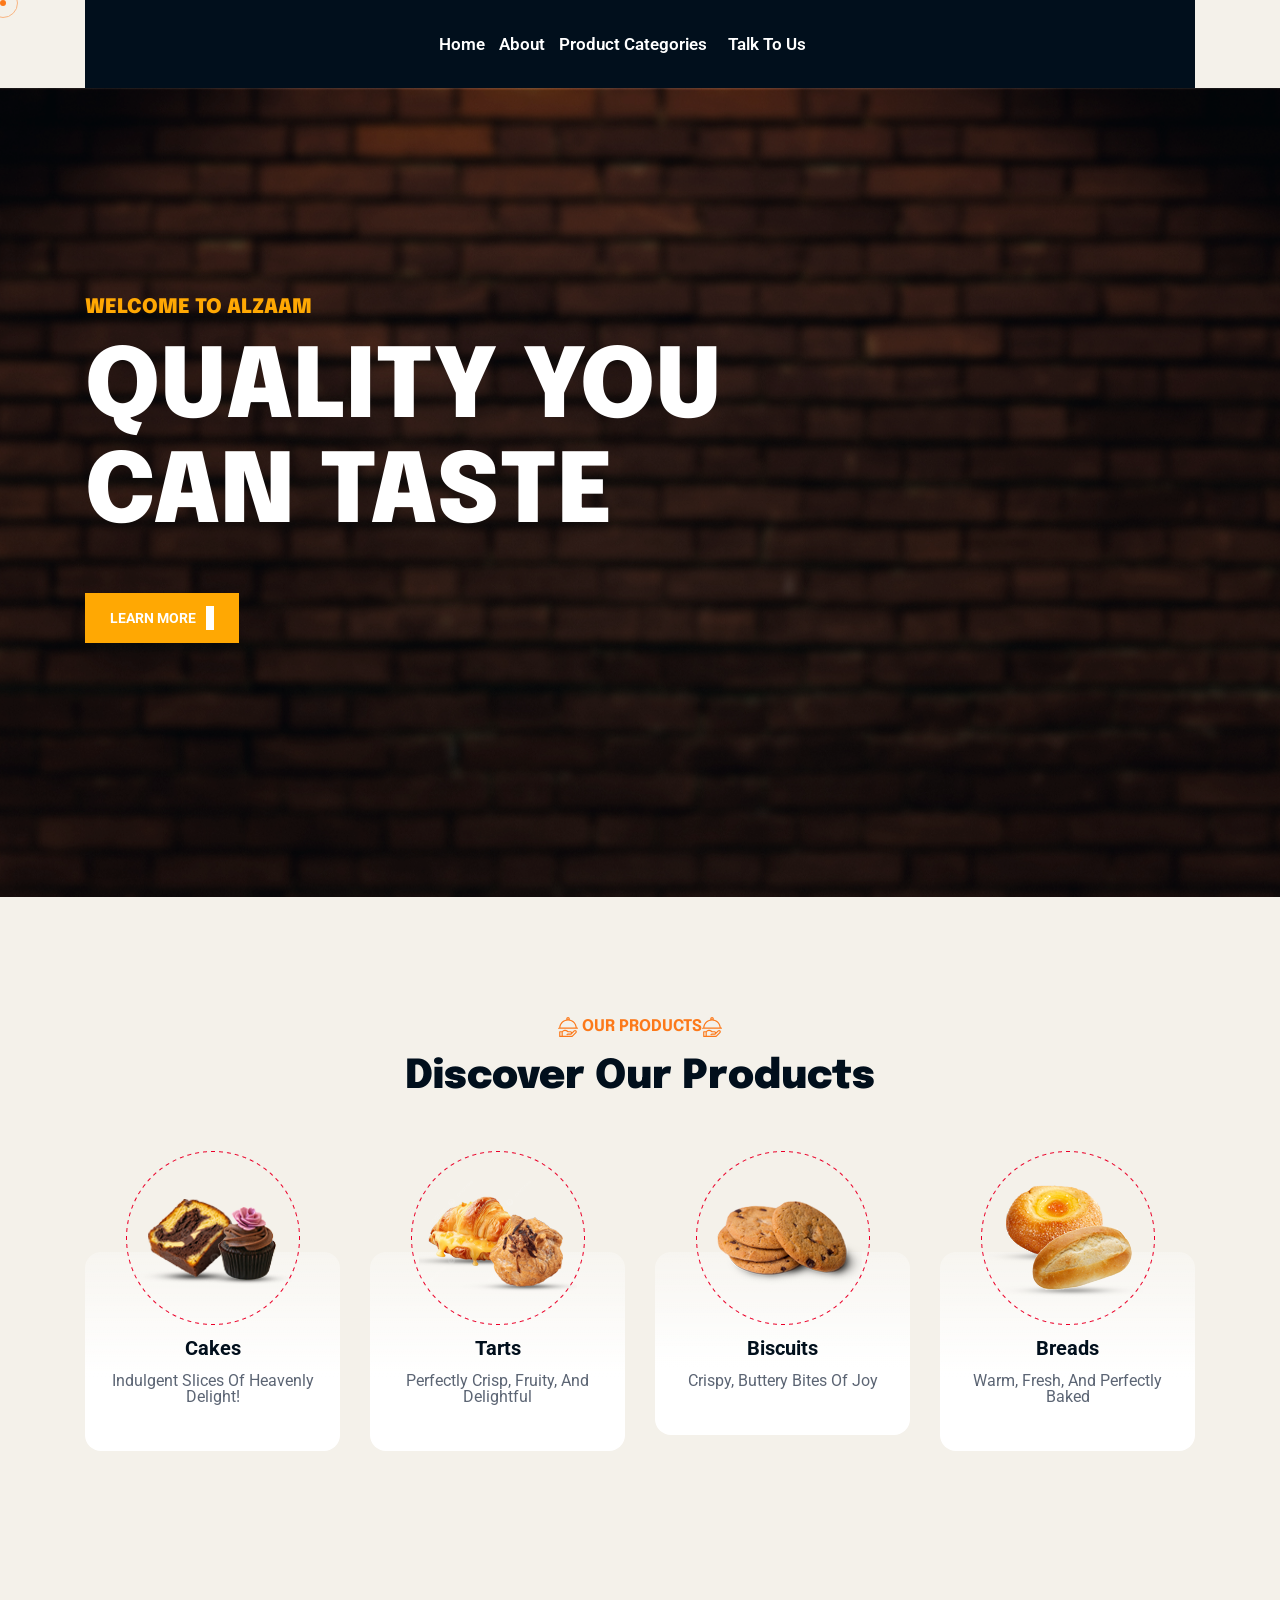
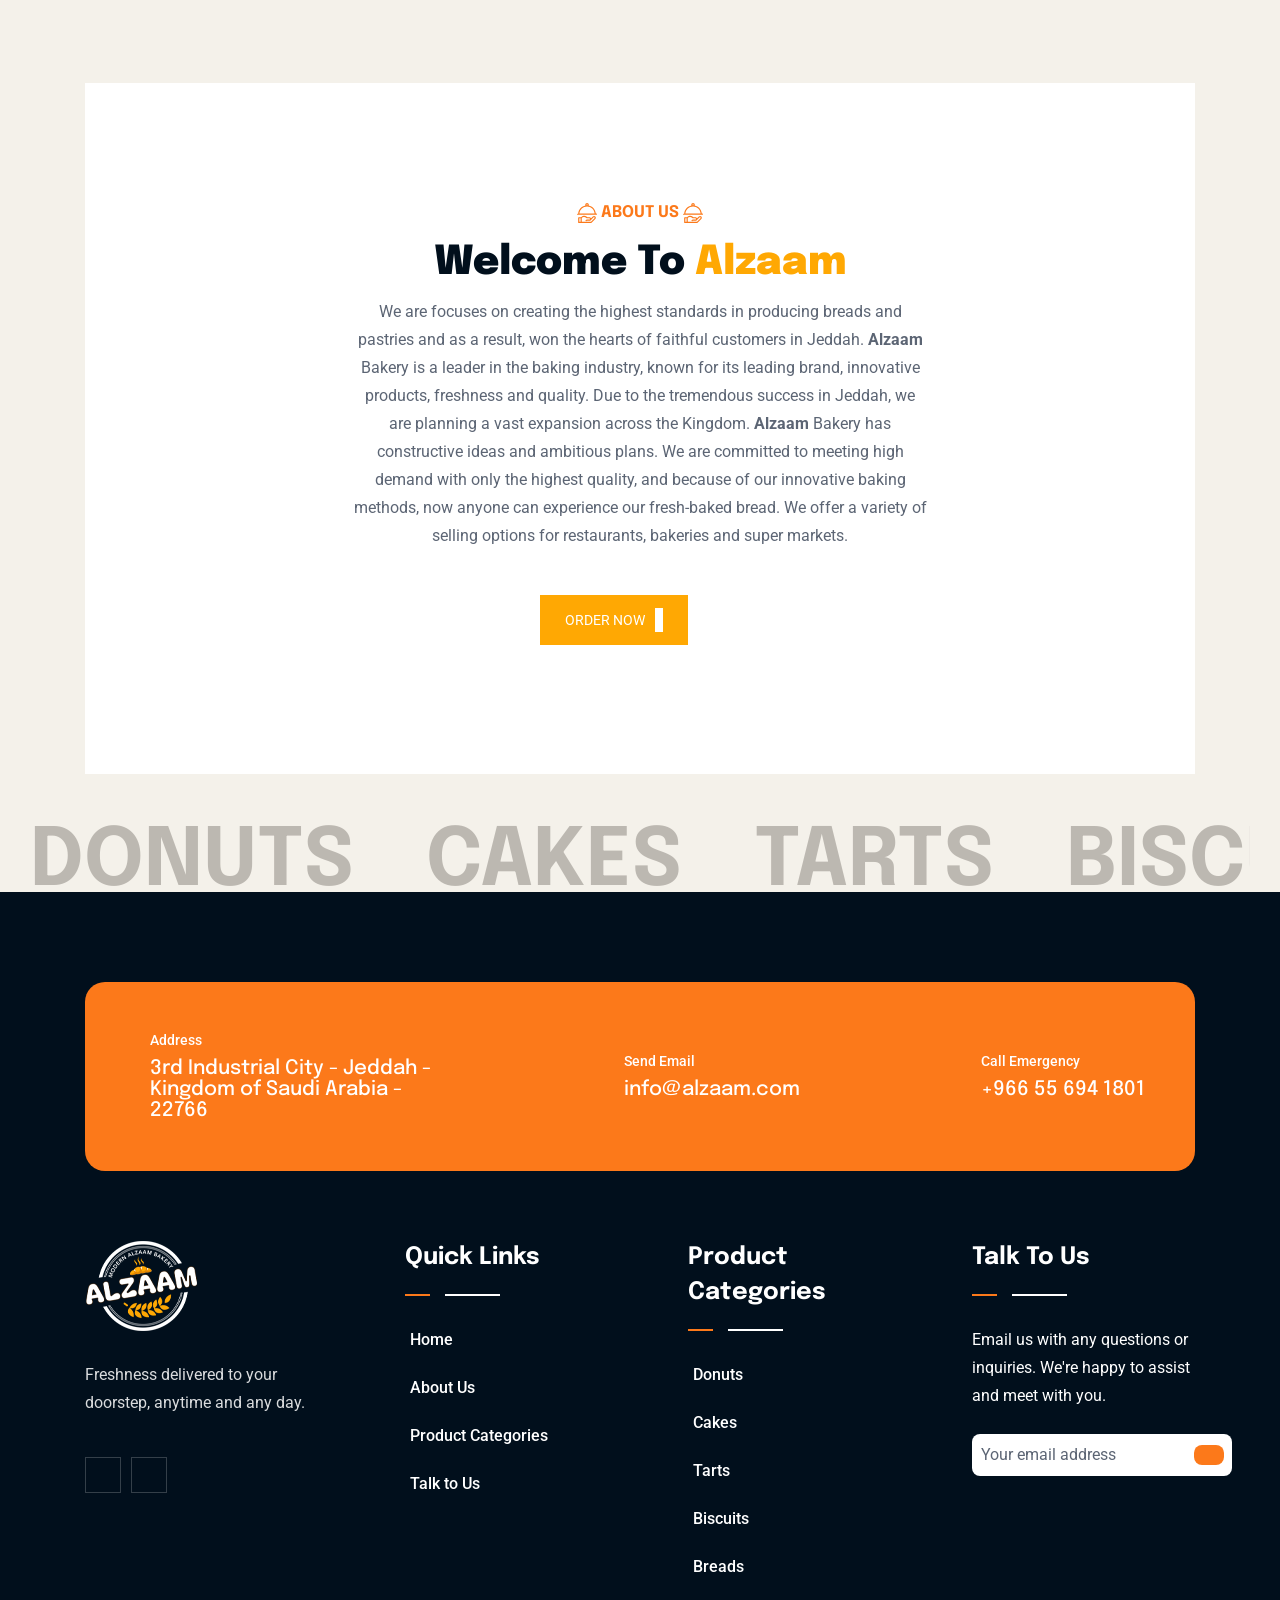
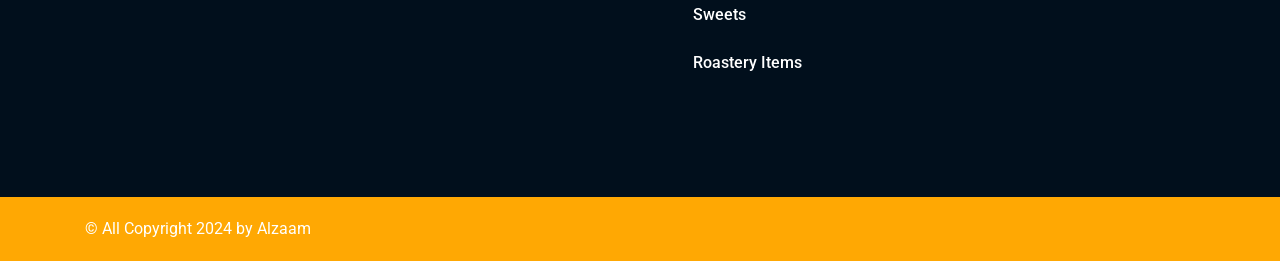
==== commit 8cab79fb: "Update index.html" ====
--- a/index.html
+++ b/index.html
@@ -39,7 +39,9 @@
             <div class="spinner">
             </div>
             <div class="txt-loading">
-                <span data-text-preloader="A" class="letters-loading">
+
+                <img src="assets/img/logo/Loading logo.png">
+                <!-- <span data-text-preloader="A" class="letters-loading">
                     A
                 </span>
                 <span data-text-preloader="L" class="letters-loading">
@@ -56,7 +58,7 @@
                 </span>
                 <span data-text-preloader="M" class="letters-loading">
                     M
-                </span>
+                </span> -->
             </div>
             <p class="text-center">Loading</p>
         </div>
@@ -88,179 +90,161 @@
     </button>
 
     
-
-    <!-- Header Section Start -->
-    <header class="header-section">
-        <!-- <div class="black-bg"></div>
-        <div class="red-bg"></div> -->
-        <div class="container-fluid">
-            <div class="main-header-wrapper">
-                <div class="logo-image">
-                    <a href="index.html">
-                        <img src="assets/img/logo/logo.svg" alt="img">
-                    </a>
-                </div>
-                <div class="main-header-items">
-                    
-                    <div id="header-sticky" class="header-1">
-                        <div class="mega-menu-wrapper">
-                            <div class="header-main">
-                                <div class="logo">
-                                    <a href="index.html" class="header-logo">
-                                        <img src="assets/img/logo/logo.svg" alt="logo-img">
-                                    </a>
-                                </div>
-                                <div class="header-left">
-                                    <div class="mean__menu-wrapper">
-                                        <div class="main-menu">
-                                            <nav id="mobile-menu">
-                                                <ul>
-                                                    <li class="has-dropdown active menu-thumb">
-                                                        <a href="#home">
-                                                            Home
-                                                            <i class="fa-regular fa-plus"></i>
-                                                        </a>
-                                                    <li class="has-dropdown">
-                                                        <a href="#About">
-                                                            About Us
-                                                            <i class="fa-regular fa-plus"></i>
-                                                        </a>
-                                                        <li class="has-dropdown">
-                                                                <a href="#">
-                                                                    Product Categories
-                                                                    <i class="fas fa-angle-down"></i>
-                                                                </a>
-                                                                <ul class="submenu">
-                                                                    <li class="has-dropdown">
-                                                                        <a href="#">
-                                                                            Donuts
-                                                                            <i class="fas fa-angle-down"></i>
-                                                                        </a>
-                                                                        <ul class="submenu">
-                                                                            <li><a href="#">Coconut Donut</a></li>
-                                                                            <li><a href="#">Chocolate Donut</a>
-                                                                            </li>
-                                                                        </ul>
-                                                                    </li>
-                                                                    <li class="has-dropdown">
-                                                                        <a href="#">
-                                                                            Cakes
-                                                                            <i class="fas fa-angle-down"></i>
-                                                                        </a>
-                                                                        <ul class="submenu">
-                                                                            <li><a href="#">Cup Cake</a></li>
-                                                                            <li><a href="#">Mini Cup Cake</a></li>
-                                                                            <li><a href="#">Tea Cake</a></li>
-                                                                            <li><a href="#">Marble Slice Cake</a></li>
-                                                                            <li><a href="#">Butter Slice Cake</a></li>
-                                                                            <li><a href="#">Square Cake</a></li>
-                                                                            <li><a href="#">Fruit Slice Cake</a></li>
-                                                                            <li><a href="#">Mountain Cake</a></li>
-                                                                            <li><a href="#">LC Cake</a></li>
-                                                                            <li><a href="#">Aluminum Container Cake</a></li>
-                                                                        </ul>
-                                                                    </li>
-                                                                    <li class="has-dropdown">
-                                                                        <a href="#">
-                                                                            Tarts
-                                                                            <i class="fas fa-angle-down"></i>
-                                                                        </a>
-                                                                        <ul class="submenu">
-                                                                            <li><a href="#">Cheese Puff</a> </li>
-                                                                            <li><a href="#">Round Butter Puff</a></li>
-                                                                            <li><a href="#">Cheese Croissant</a> </li>
-                                                                            <li><a href="#">Coconut Puff</a></li>
-                                                                        </ul>
-                                                                    </li>
-                                                                    <li class="has-dropdown">
-                                                                        <a href="#">
-                                                                            Roastery Items
-                                                                            <i class="fas fa-angle-down"></i>
-                                                                        </a>
-                                                                        <ul class="submenu">
-                                                                            <li><a href="#">Indian Spicy Mixture</a> </li>
-                                                                            <li><a href="#">Indian Nice Mixture (Bombay Mixture)</a></li>
-                                                                            <li><a href="#">Salted Peanut</a> </li>
-                                                                            <li><a href="#">Masala Peanut</a> </li>
-                                                                            <li><a href="#">Garlic Peanut</a></li>
-                                                                            <li><a href="#">Dry Roasted Whole Black Grams</a> </li>
-                                                                            <li><a href="#">Fried Chana Dal</a> </li>
-                                                                            <li><a href="#">Fried Green Piece</a> </li>
-                                                                            <li><a href="#">Fried Fava Beans</a> </li>
-                                                                            <li><a href="#">Popcorn</a> </li>
-                                                                            <li><a href="#">Garlic crackers (Krupuk Bawang)</a> </li>
-                                                                        </ul>
-                                                                    </li>
-                                                                    <li class="has-dropdown">
-                                                                        <a href="#">
-                                                                            Biscuits
-                                                                            <i class="fas fa-angle-down"></i>
-                                                                        </a>
-                                                                        <ul class="submenu">
-                                                                            <li><a href="#">Sugar Biscuits</a> </li>
-                                                                            <li><a href="#">Palmer Biscuits</a></li>
-                                                                            <li><a href="#">Masala Biscuits</a> </li>
-                                                                        </ul>
-                                                                    </li>
-                                                                    <li class="has-dropdown">
-                                                                        <a href="#">
-                                                                            Breads
-                                                                            <i class="fas fa-angle-down"></i>
-                                                                        </a>
-                                                                        <ul class="submenu">
-                                                                            <li><a href="#">Sugar Buns</a> </li>
-                                                                            <li><a href="#">Cream Buns</a></li>
-                                                                            <li><a href="#">Vanilla Cream Sandwich</a> </li>
-                                                                            <li><a href="#">Plain Burger Buns</a> </li>
-                                                                            <li><a href="#">Sesame Seeds Burger Buns</a></li>
-                                                                            <li><a href="#">Sandwich Rolls</a> </li>
-                                                                            <li><a href="#">Sliced White Bread</a> </li>
-                                                                        </ul>
-                                                                    </li>
-                                                                    <li class="has-dropdown">
-                                                                        <a href="#">
-                                                                            Sweets
-                                                                            <i class="fas fa-angle-down"></i>
-                                                                        </a>
-                                                                        <ul class="submenu">
-                                                                            <li><a href="#">Al Zaam Sesame Candy</a> </li>
-                                                                            <li><a href="#">Al Zaam Peanut Candy</a></li>
-                                                                            <li><a href="#">Al Zaam Sesame Ball</a> </li>
-                                                                            <li><a href="#">Al Zaam Peanut Ball</a> </li>
-                                                                            <li><a href="#">Laddu</a></li>
-                                                                            <li><a href="#">Coconut Ladu</a></li>
-                                                                            <li><a href="#">Khajur Sweets</a> </li>
-                                                                            <li><a href="#">Sugar Candied Diamond Cuts</a> </li>
-                                                                            <li><a href="#">Salted Diamond Cuts</a> </li>
-                                                                        </ul>
-                                                                    </li>
-                                                                    
-        
-                                                                </ul>
-                                                            </li>
-                                                            <li class="has-dropdown">
-                                                                <a href="#contact">
-                                                                    Talk to Us
-                                                                    <i class="fa-regular fa-plus"></i>
-                                                                </a>
-                                                        </ul>
-                                                    </li>
-                                                </ul>
-                                            </nav>
-                                        </div>
-                                    </div>
-                                </div>
-                                 <a class="theme-btn" href="#contact"><b>ORDER NOW</b><i
-                                            class="fa-sharp fa-regular fa-arrow-right"></i></a>
-                                </div>
-                            </div>
-                        </div>
-                    </div>
-                </div>
-            </div>
-        </div>
-    </header>
-
+   <header>
+      <div id="header-sticky" class="header-1">
+         <div class="container">
+            <div class="mega-menu-wrapper">
+               <div class="header-main style-2">
+                  <div class="header-left">
+                     <div class="logo">
+                        <a href="index.html" class="header-logo">
+                           <img src="assets/img/logo/Logo.png" alt="logo-img">
+                        </a>
+                     </div>
+                  </div>
+                  <div class="header-middle">
+                     <div class="mean__menu-wrapper">
+                        <div class="main-menu">
+                           <nav id="mobile-menu">
+                              <ul>
+                                <li>
+                                    <a href="#Home">Home</a>
+                                 </li>
+
+                                 <li>
+                                    <a href="#About">About</a>
+                                 </li>
+                                 <li class="has-dropdown">
+                                    <a href="news.html">
+                                        Product Categories
+                                       <i class="fas fa-angle-down"></i>
+                                    </a>
+                                    <ul class="submenu">
+                                       <li class="has-dropdown">
+                                          <a href="project.html">
+                                            Donuts
+                                             <i class="fas fa-angle-down"></i>
+                                          </a>
+                                          <ul class="submenu">
+                                             <li><a href="#">Coconut Donut</a></li>
+                                             <li><a href="#">Chocolate Donut</a></li>
+                                          </ul>
+                                       </li>
+                                       <li class="has-dropdown">
+                                          <a href="team.html">
+                                            Cakes
+                                             <i class="fas fa-angle-down"></i>
+                                          </a>
+                                          <ul class="submenu">
+                                             <li><a href="#">Cup Cake</a></li>
+                                             <li><a href="#">Mini Cup Cake</a></li>
+                                             <li><a href="#">Tea Cake</a></li>
+                                             <li><a href="#">Marble Slice Cake</a></li>
+                                             <li><a href="#">Butter Slice Cake</a></li>
+                                             <li><a href="#">Square Cake</a></li>
+                                             <li><a href="#">Fruit Slice Cake</a></li>
+                                             <li><a href="#">Mountain Cake</a></li>
+                                             <li><a href="#">LC Cake</a></li>
+                                             <li><a href="#">Aluminum Container Cake</a></li>
+                                          </ul>
+                                       </li>
+                                       <li class="has-dropdown">
+                                        <a href="team.html">
+                                            Tarts	
+                                           <i class="fas fa-angle-down"></i>
+                                        </a>
+                                        <ul class="submenu">
+                                           <li><a href="#">Cheese Puff</a></li>
+                                           <li><a href="#">Round Butter Puff</a></li>
+                                           <li><a href="#">Cheese Croissant</a></li>
+                                           <li><a href="#">Coconut Puff</a></li>
+                                       </ul>
+                                     </li>
+                                     <li class="has-dropdown">
+                                        <a href="team.html">
+                                            Biscuits	
+                                           <i class="fas fa-angle-down"></i>
+                                        </a>
+                                        <ul class="submenu">
+                                           <li><a href="#">Sugar Biscuits</a></li>
+                                           <li><a href="#">Palmer Biscuits</a></li>
+                                           <li><a href="#">Masala Biscuits</a></li>
+                                       </ul>
+                                     </li>
+                                     <li class="has-dropdown">
+                                        <a href="team.html">
+                                            Breads	
+                                           <i class="fas fa-angle-down"></i>
+                                        </a>
+                                        <ul class="submenu">
+                                           <li><a href="#">Sugar Buns</a></li>
+                                           <li><a href="#">Cream Buns</a></li>
+                                           <li><a href="#">Vanilla Cream Sandwich</a></li>
+                                           <li><a href="#">Sesame Seeds Burger Buns</a></li>
+                                           <li><a href="#">Sandwich Rolls</a></li>
+                                           <li><a href="#">Sliced White Bread</a></li>
+                                       </ul>
+                                     </li>
+                                     <li class="has-dropdown">
+                                        <a href="team.html">
+                                            Sweets	
+                                           <i class="fas fa-angle-down"></i>
+                                        </a>
+                                        <ul class="submenu">
+                                           <li><a href="#">Al Zaam Sesame Candy</a></li>
+                                           <li><a href="#">Al Zaam Peanut Candy</a></li>
+                                           <li><a href="#">Al Zaam Sesame Ball</a></li>
+                                           <li><a href="#">Al Zaam Peanut Ball</a></li>
+                                           <li><a href="#">Laddu</a></li>
+                                           <li><a href="#">Coconut Laddu</a></li>
+                                           <li><a href="#">Khajur Sweets</a></li>
+                                           <li><a href="#">Sugar Candied Diamond Cuts</a></li>
+                                           <li><a href="#">Salted Diamond Cuts</a></li>
+                                       </ul>
+                                     </li>
+                                     <li class="has-dropdown">
+                                        <a href="team.html">
+                                            Roastery Items	
+                                           <i class="fas fa-angle-down"></i>
+                                        </a>
+                                        <ul class="submenu">
+                                           <li><a href="#">Indian Spicy Mixture </a></li>
+                                           <li><a href="#">Indian Nice Mixture (Bombay Mixture)</a></li>
+                                           <li><a href="#">Salted Peanut</a></li>
+                                           <li><a href="#">Masala Peanut</a></li>
+                                           <li><a href="#">Garlic Peanut</a></li>
+                                           <li><a href="#">Dry Roasted Whole Black Grams</a></li>
+                                           <li><a href="#">Fried Chana Dal</a></li>
+                                           <li><a href="#">Fried Green Piece</a></li>
+                                           <li><a href="#">Fried Fava Beans</a></li>
+                                           <li><a href="#">Popcorn</a></li>
+                                           <li><a href="#">Garlic crackers (Krupuk Bawang)</a></li>
+                                       </ul>
+                                     </li>
+                                    </ul>
+                                 </li>
+                                <li>
+                                    <a href="#contact">Talk to Us</a>
+                                 </li>
+                              </ul>
+                           </nav>
+                        </div>
+                     </div>
+                  </div>
+                  <div class="header-right d-flex justify-content-end align-items-center">
+                     <a href="#0" class="search-trigger search-icon"><i class="fal fa-search"></i></a>
+                     <a href="#0"><i class="fa-solid fa-cart-shopping"></i></a>
+                     <div class="header__hamburger d-block d-xl-none my-auto">
+                        <div class="sidebar__toggle">
+                           <i class="fas fa-bars"></i>
+                        </div>
+                     </div>
+                  </div>
+               </div>
+            </div>
+         </div>
+      </div>
+   </header>
     <!-- Search Area Start -->
     <div class="search-wrap">
         <div class="search-inner">
@@ -275,9 +259,8 @@
         </div>
     </div>
 
-
     <!-- Banner Section   S T A R T -->
-    <section class="banner-section fix" id="home">
+    <section class="banner-section fix" id="Home">
         <div class="slider-area">
             <div class="swiper banner-slider">
                 <div class="swiper-wrapper">
@@ -304,7 +287,7 @@
                                                 <div class="banner-style1">
                                                     <div class="section-title">
                                                         <h6 class="sub-title" data-animation="slideInRight"
-                                                            data-duration="2s" data-delay=".3s"> <span style="color: #ffa803;">WELCOME TO ALZAAM </span></h6>
+                                                            data-duration="2s" data-delay=".3s"> <span style="color: #ffa803;">WELCOME TO ALZAAM </h6>
                                                         <h1 class="title" data-animation="slideInRight"
                                                             data-duration="2s" data-delay=".5s">
                                                             QUALITY YOU CAN TASTE
@@ -328,6 +311,105 @@
                             </div>
                         </div>
                     </div>
+                    <div class="swiper-slide">
+                        <div class="banner-wrapper style1 bg-img">
+                            <div class="shape1_1 d-none d-xxl-block" data-animation="slideInLeft" data-duration="2s"
+                                data-delay=".3s"><img src="assets/img/shape/bannerShape1_1.png" alt="shape"></div>
+                            <div class="shape1_2 d-none d-xxl-block" data-animation="slideInLeft" data-duration="2s"
+                                data-delay=".3s"><img src="assets/img/shape/bannerShape1_2.png" alt="shape"></div>
+                            <div class="shape1_3 d-none d-xxl-block" data-animation="slideInLeft" data-duration="3s"
+                                data-delay="2s"><img src="assets/img/shape/bannerShape1_3.png" alt="shape"></div>
+                            <div class="shape1_4 d-none d-xxl-block" data-animation="slideInLeft" data-duration="2s"
+                                data-delay=".3s"><img src="assets/img/shape/bannerShape1_4.png" alt="shape"></div>
+                            <div class="shape1_5 d-none d-xxl-block" data-animation="slideInLeft" data-duration="2s"
+                                data-delay=".3s"><img src="assets/img/shape/bannerShape1_5.png" alt="shape"></div>
+                            <div class="shape1_6 d-none d-xxl-block cir36"><img
+                                    src="assets/img/shape/bannerShape1_6.png" alt="shape"></div>
+                            <div class="overlay"></div>
+                            <div class="banner-container">
+                                <div class="container">
+                                    <div class="row">
+                                        <div class="col-12 col-xxl-6">
+                                            <div class="banner-title-area">
+                                                <div class="banner-style1">
+
+                                                    <div class="section-title">
+                                                        <h6 class="sub-title" data-animation="slideInRight"
+                                                            data-duration="2s" data-delay=".3s"> <span style="color: #ffa803;">WELCOME TO ALZAAM </h6>
+                                                        <h1 class="title" data-animation="slideInRight"
+                                                            data-duration="2s" data-delay=".5s">
+                                                            Taste the Difference
+                                                        </h1>
+                                                        <a class="theme-btn" href="#Products"
+                                                            data-animation="slideInRight" data-duration="2s"
+                                                            data-delay=".7s"><b>LEARN MORE</b><i
+                                                                class="fa-sharp fa-regular fa-arrow-right"></i></a>
+                                                    </div>
+                                                </div>
+                                            </div>
+                                        </div>
+                                        <div class="col-12 col-xl-6 d-none d-xxl-block">
+                                            <div class="banner-thumb-area" data-tilt data-animation="slideInRight"
+                                                data-duration="2s" data-delay=".9s">
+                                                <img src="assets/img/banner/bannerThumb1_1.png" alt="shape">
+                                            </div>
+                                        </div>
+                                    </div>
+                                </div>
+                            </div>
+                        </div>
+                    </div>
+
+                    <div class="swiper-slide">
+                        <div class="banner-wrapper style1 bg-img">
+                            <div class="shape1_1 d-none d-xxl-block" data-animation="slideInLeft" data-duration="2s"
+                                data-delay=".3s"><img src="assets/img/shape/bannerShape1_1.png" alt="shape"></div>
+                            <div class="shape1_2 d-none d-xxl-block" data-animation="slideInLeft" data-duration="2s"
+                                data-delay=".3s"><img src="assets/img/shape/bannerShape1_2.png" alt="shape"></div>
+                            <div class="shape1_3 d-none d-xxl-block" data-animation="slideInLeft" data-duration="3s"
+                                data-delay="2s"><img src="assets/img/shape/bannerShape1_3.png" alt="shape"></div>
+                            <div class="shape1_4 d-none d-xxl-block" data-animation="slideInLeft" data-duration="2s"
+                                data-delay=".3s"><img src="assets/img/shape/bannerShape1_4.png" alt="shape"></div>
+                            <div class="shape1_5 d-none d-xxl-block" data-animation="slideInLeft" data-duration="2s"
+                                data-delay=".3s"><img src="assets/img/shape/bannerShape1_5.png" alt="shape"></div>
+                            <div class="shape1_6 d-none d-xxl-block cir36"><img
+                                    src="assets/img/shape/bannerShape1_6.png" alt="shape"></div>
+                            <div class="overlay"></div>
+                            <div class="banner-container">
+                                <div class="container">
+                                    <div class="row">
+                                        <div class="col-12 col-xxl-6">
+                                            <div class="banner-title-area">
+                                                <div class="banner-style1">
+                                                    <div class="section-title">
+                                                        <h6 class="sub-title" data-animation="slideInRight"
+                                                            data-duration="2s" data-delay=".3s"> <span style="color: #ffa803;">WELCOME TO ALZAAM </h6>
+                                                        <h1 class="title" data-animation="slideInRight"
+                                                            data-duration="2s" data-delay=".5s">
+                                                            Flavor You Can Trust
+                                                        </h1>
+                                                        <a class="theme-btn" href="#Products"
+                                                            data-animation="slideInRight" data-duration="2s"
+                                                            data-delay=".7s"><b>LEARN MORE</b><i
+                                                                class="fa-sharp fa-regular fa-arrow-right"></i></a>
+                                                    </div>
+                                                </div>
+                                            </div>
+                                        </div>
+                                        <div class="col-12 col-xl-6 d-none d-xxl-block">
+                                            <div class="banner-thumb-area" data-tilt data-animation="slideInRight"
+                                                data-duration="2s" data-delay=".9s">
+                                                <img src="assets/img/banner/bannerThumb1_1.png" alt="shape">
+                                            </div>
+                                        </div>
+                                    </div>
+                                </div>
+                            </div>
+                        </div>
+                    </div>
+
+                </div>
+
                 <div class="arrow-prev"><img src="assets/img/icon/arrowPrev.svg" alt="Icon"></div>
                 <div class="arrow-next"><img src="assets/img/icon/arrowNext.svg" alt="Icon"></div>
                 <div class="pagination-class swiper-pagination"></div>
@@ -789,11 +871,7 @@
                                     <button type="submit" class="submit-btn"><i
                                             class="fa-solid fa-arrow-right-long"></i></button>
                                 </div>
-                                <div class="form-control style2 mt-3">
-                                    <input id="checkbox" name="checkbox" type="checkbox">
-                                    <label for="checkbox">I agree to the <a href="contact.html">Privacy Policy.
-                                        </a></label>
-                                </div>
+                                
                             </form>
                         </div>
                     </div>
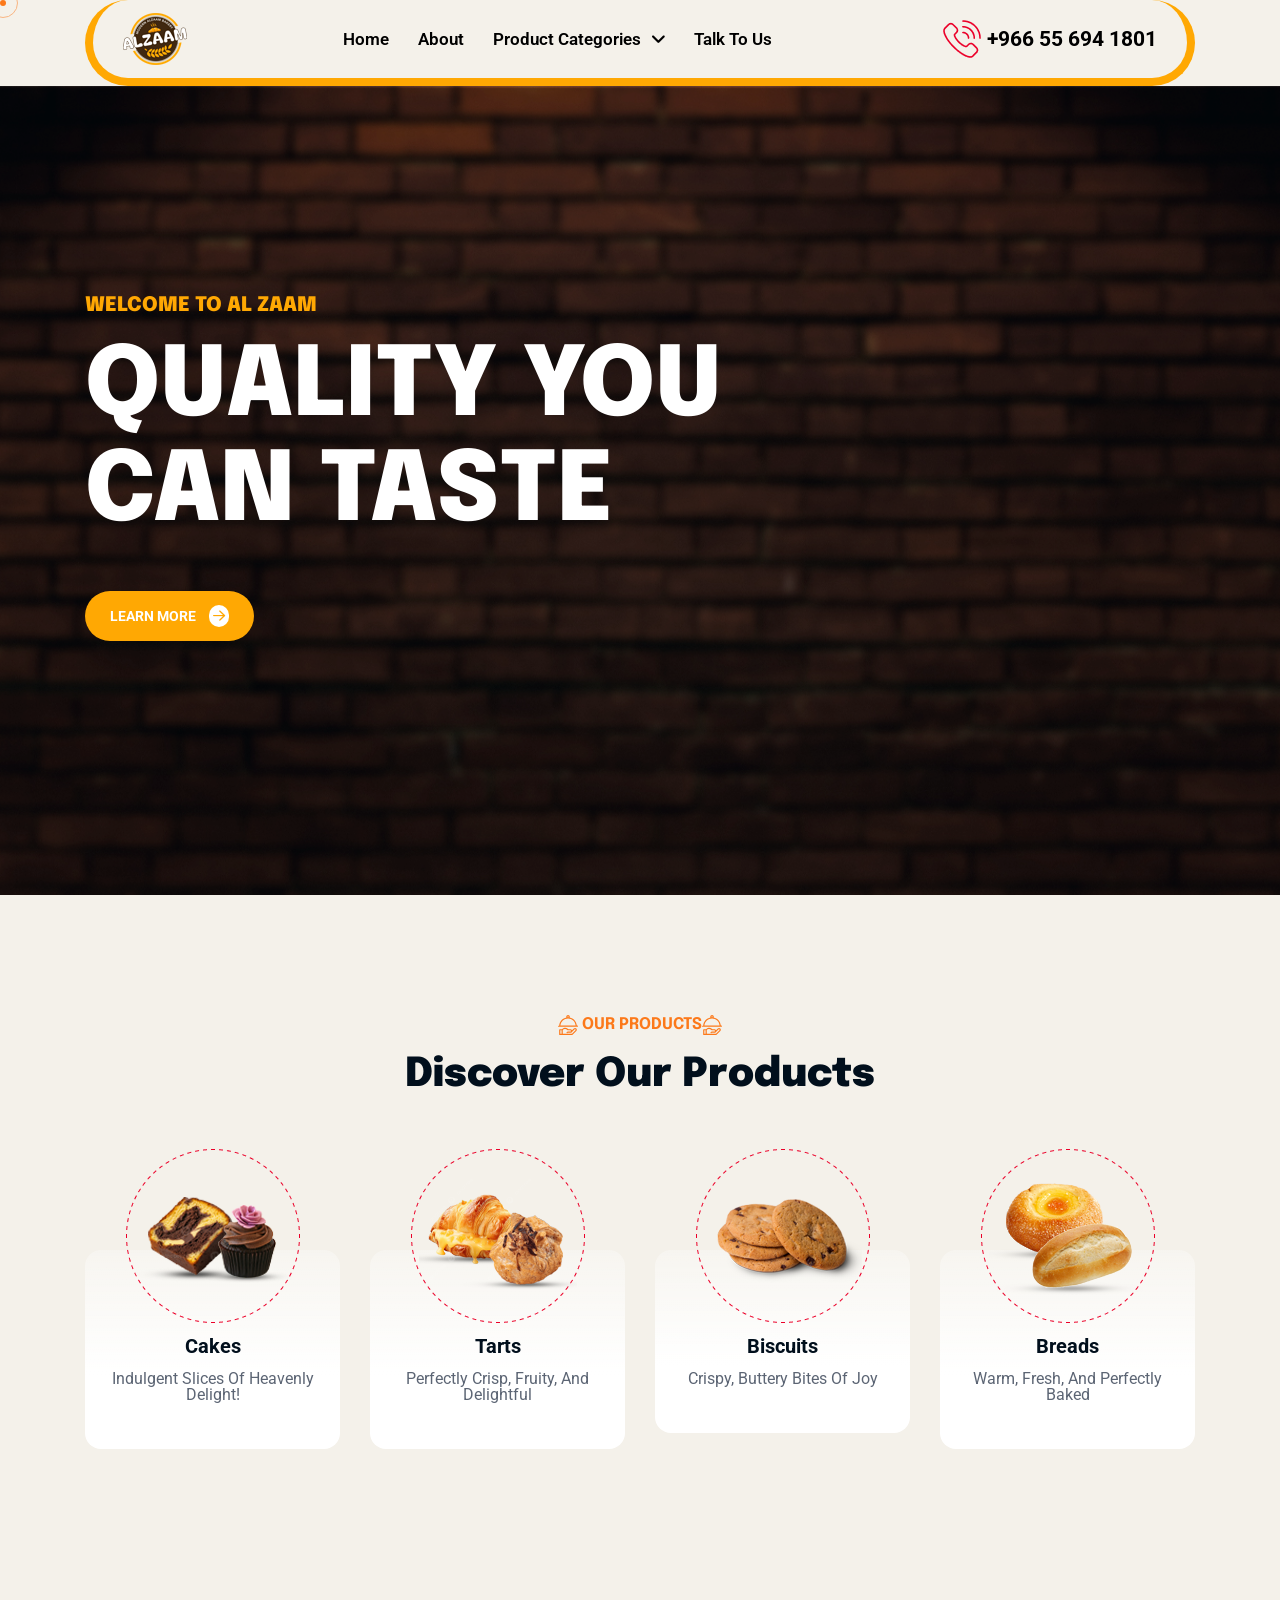
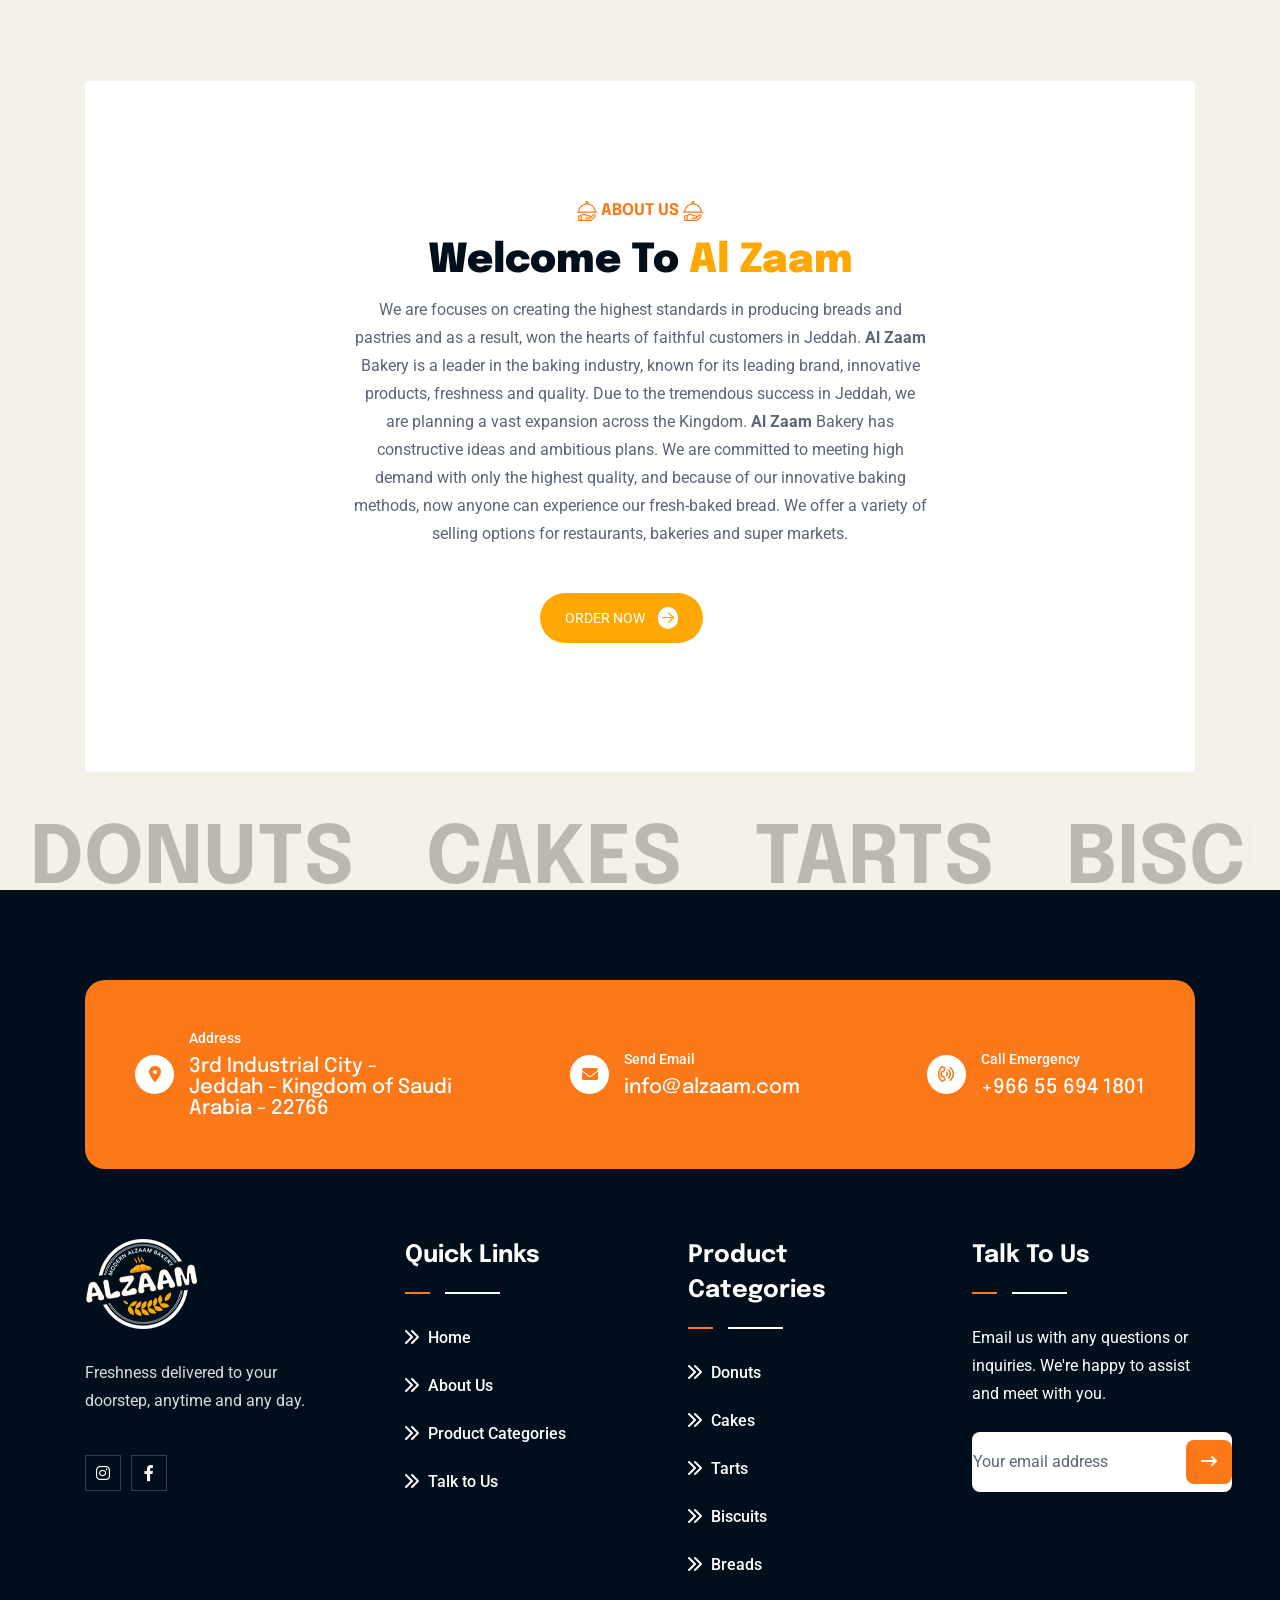
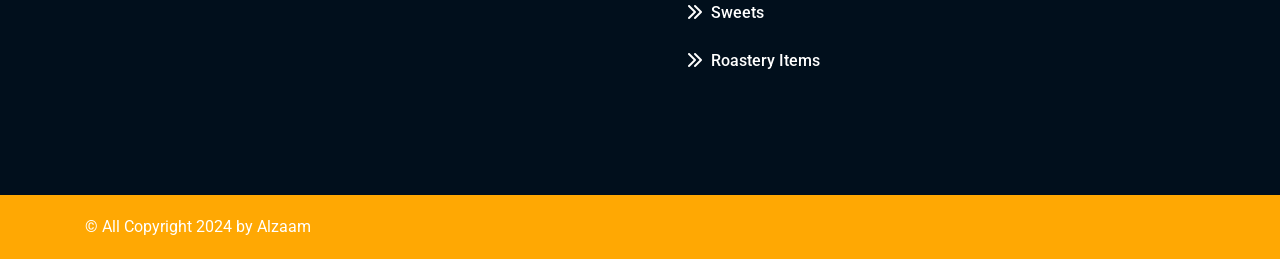
==== commit 4f924ac2: "Update index.html" ====
--- a/index.html
+++ b/index.html
@@ -91,7 +91,7 @@
 
     
    <header>
-      <div id="header-sticky" class="header-1">
+      <div id="header-sticky" class="header-box">
          <div class="container">
             <div class="mega-menu-wrapper">
                <div class="header-main style-2">
@@ -108,14 +108,14 @@
                            <nav id="mobile-menu">
                               <ul>
                                 <li>
-                                    <a href="#Home">Home</a>
+                                    <a href="#Home" style="color: black;">Home</a>
                                  </li>
 
                                  <li>
-                                    <a href="#About">About</a>
+                                    <a href="#About" style="color: black;">About</a>
                                  </li>
                                  <li class="has-dropdown">
-                                    <a href="news.html">
+                                    <a href="#" style="color: black;">
                                         Product Categories
                                        <i class="fas fa-angle-down"></i>
                                     </a>
@@ -224,7 +224,7 @@
                                     </ul>
                                  </li>
                                 <li>
-                                    <a href="#contact">Talk to Us</a>
+                                    <a href="#contact" style="color: black;">Talk to Us</a>
                                  </li>
                               </ul>
                            </nav>
@@ -232,13 +232,25 @@
                      </div>
                   </div>
                   <div class="header-right d-flex justify-content-end align-items-center">
-                     <a href="#0" class="search-trigger search-icon"><i class="fal fa-search"></i></a>
-                     <a href="#0"><i class="fa-solid fa-cart-shopping"></i></a>
-                     <div class="header__hamburger d-block d-xl-none my-auto">
-                        <div class="sidebar__toggle">
-                           <i class="fas fa-bars"></i>
-                        </div>
-                     </div>
+                     <!-- Outer Box -->
+                      
+					<div class="outer-box d-flex align-items-center">
+						
+						<!-- Phone Box -->
+                        <div class="mobile-nav-toggler"><img src="assets/img/icon/phone.png" alt="icon" style="padding-right: 5px;"></div>
+						<div>
+							<div style="font-size: 21px;">
+								<a href="tel:+966556941801" style="color: black;"><b>+966 55 694 1801</b>
+                                </a>
+							</div>
+						</div>
+						
+						<!-- Mobile Navigation Toggler -->
+						
+						
+					</div>
+					<!-- End Outer Box -->
+
                   </div>
                </div>
             </div>
@@ -287,7 +299,7 @@
                                                 <div class="banner-style1">
                                                     <div class="section-title">
                                                         <h6 class="sub-title" data-animation="slideInRight"
-                                                            data-duration="2s" data-delay=".3s"> <span style="color: #ffa803;">WELCOME TO ALZAAM </h6>
+                                                            data-duration="2s" data-delay=".3s"> <span style="color: #ffa803;">WELCOME TO AL ZAAM </h6>
                                                         <h1 class="title" data-animation="slideInRight"
                                                             data-duration="2s" data-delay=".5s">
                                                             QUALITY YOU CAN TASTE
@@ -335,7 +347,7 @@
 
                                                     <div class="section-title">
                                                         <h6 class="sub-title" data-animation="slideInRight"
-                                                            data-duration="2s" data-delay=".3s"> <span style="color: #ffa803;">WELCOME TO ALZAAM </h6>
+                                                            data-duration="2s" data-delay=".3s"> <span style="color: #ffa803;">WELCOME TO AL ZAAM </h6>
                                                         <h1 class="title" data-animation="slideInRight"
                                                             data-duration="2s" data-delay=".5s">
                                                             Taste the Difference
@@ -383,7 +395,7 @@
                                                 <div class="banner-style1">
                                                     <div class="section-title">
                                                         <h6 class="sub-title" data-animation="slideInRight"
-                                                            data-duration="2s" data-delay=".3s"> <span style="color: #ffa803;">WELCOME TO ALZAAM </h6>
+                                                            data-duration="2s" data-delay=".3s"> <span style="color: #ffa803;">WELCOME TO AL ZAAM </h6>
                                                         <h1 class="title" data-animation="slideInRight"
                                                             data-duration="2s" data-delay=".5s">
                                                             Flavor You Can Trust
@@ -572,15 +584,15 @@
                                         class="ms-1" src="assets/img/icon/titleIcon.svg" alt="icon">
                                 </div>
                                 <h2 class="title wow fadeInUp" data-wow-delay="0.7s">
-                                    Welcome to <span style="color: #ffa803;">Alzaam</span>
+                                    Welcome to <span style="color: #ffa803;">Al Zaam</span>
                                 </h2>
                                 <div class="text wow fadeInUp" data-wow-delay="0.8s">We are focuses on creating the highest standards in producing
-                                    breads and pastries and as a result, won the hearts of faithful customers in Jeddah. <b>Alzaam</b> Bakery is a leader in the baking industry,
+                                    breads and pastries and as a result, won the hearts of faithful customers in Jeddah. <b>Al Zaam</b> Bakery is a leader in the baking industry,
                                     known for its leading brand, innovative products, freshness and quality.
 
                                     Due to the tremendous success in Jeddah, we are planning a vast expansion across the Kingdom.
                                     
-                                    <b>Alzaam</b> Bakery has constructive ideas and ambitious plans.
+                                    <b>Al Zaam</b> Bakery has constructive ideas and ambitious plans.
                                     We are committed to meeting high demand with only the highest quality, and because of our innovative baking methods, now anyone can
                                     experience our fresh-baked bread. We offer a variety of selling options for restaurants, bakeries and super markets.</div>
                                 <div class="btn-wrapper wow fadeInUp" data-wow-delay="0.9s">
--- a/assets/css/main.css
+++ b/assets/css/main.css
@@ -239,7 +239,7 @@
   border: none;
   transition: all 0.3s ease-in-out;
   border-radius: 0;
-  -webkit-border-radius: 0;
+  -webkit-border-radius: 50px;
   -moz-border-radius: 0;
   -ms-border-radius: 0;
   -o-border-radius: 0;
@@ -257,6 +257,7 @@
   -moz-transition: all 0.4s;
   -ms-transition: all 0.4s;
   -o-transition: all 0.4s;
+  border-radius: 50px;
 }
 .theme-btn:before {
   content: "";
@@ -4864,6 +4865,7 @@
   position: relative;
   z-index: 9;
   background: var(--theme);
+  align-items: center;
 }
 .footer-bottom .footer-wrapper {
   padding: 18px 0;
@@ -12860,4 +12862,103 @@
     top: 10px;
     left: 15px;
   }
-}/*# sourceMappingURL=main.css.map */+@media (min-width:1200px) {
+    .container {
+     max-width:1500px;
+    }
+}
+
+  .container-fluid {
+    padding: 0 4rem
+}
+
+@media (max-width:767px) {
+    .container-fluid {
+        padding: 0 2rem
+    }
+}
+
+.header-box {
+  position: relative;
+  margin-top: 10px;
+  margin-bottom: -50px;
+  z-index: 999;
+}
+.header-box .container-fluid {
+  padding: 0 130px;
+}
+@media (max-width: 1399px) {
+  .header-box .container-fluid {
+    padding: 0 50px;
+  }
+}
+@media (max-width: 991px) {
+  .header-box .container-fluid {
+    padding: 0 40px;
+  }
+}
+@media (max-width: 575px) {
+  .header-box .container-fluid {
+    padding: 0 15px;
+  }
+}
+.header-box .header-main .main-menu ul li .has-homemenu {
+  left: -200px;
+  padding: 30px 30px 10px 30px;
+  padding-left: 30px !important;
+}
+@media (max-width: 1600px) {
+  .header-box .header-main .main-menu ul li .has-homemenu {
+    left: -100px;
+  }
+}
+.header-box .header-main .header-right {
+  gap: 30px;
+}
+@media (max-width: 991px) {
+  .header-box .header-main .header-right {
+    gap: 25px;
+  }
+}
+.header-box .header-main .header-right .search-icon {
+  color: var(--header);
+}
+.header-box .header-main .header-right .header-button {
+  margin-right: 50px;
+}
+.header-box .header-main .header-right .header-button .theme-btn {
+  padding: 22px 30px;
+}
+@media (max-width: 1899px) {
+  .header-box .header-main .header-right .header-button {
+    margin-right: 0;
+  }
+}
+@media (max-width: 1600px) {
+  .header-box .header-main .header-right .header-button {
+    display: none;
+  }
+}
+.header-box .header-main .header-right .header__hamburger {
+  margin-right: -70px;
+}
+@media (max-width: 1899px) {
+  .header-box .header-main .header-right .header__hamburger {
+    margin-right: 0;
+  }
+}
+.header-box .header-main .header-right .header__hamburger .sidebar__toggle {
+  font-size: 24px;
+  color: var(--white);
+}
+@media (max-width: 1899px) {
+  .header-box .header-main .header-right .header__hamburger .sidebar__toggle {
+    color: var(--theme);
+  }
+}
+
+
+
+
+
+}/*# sourceMappingURL=main.css.map */
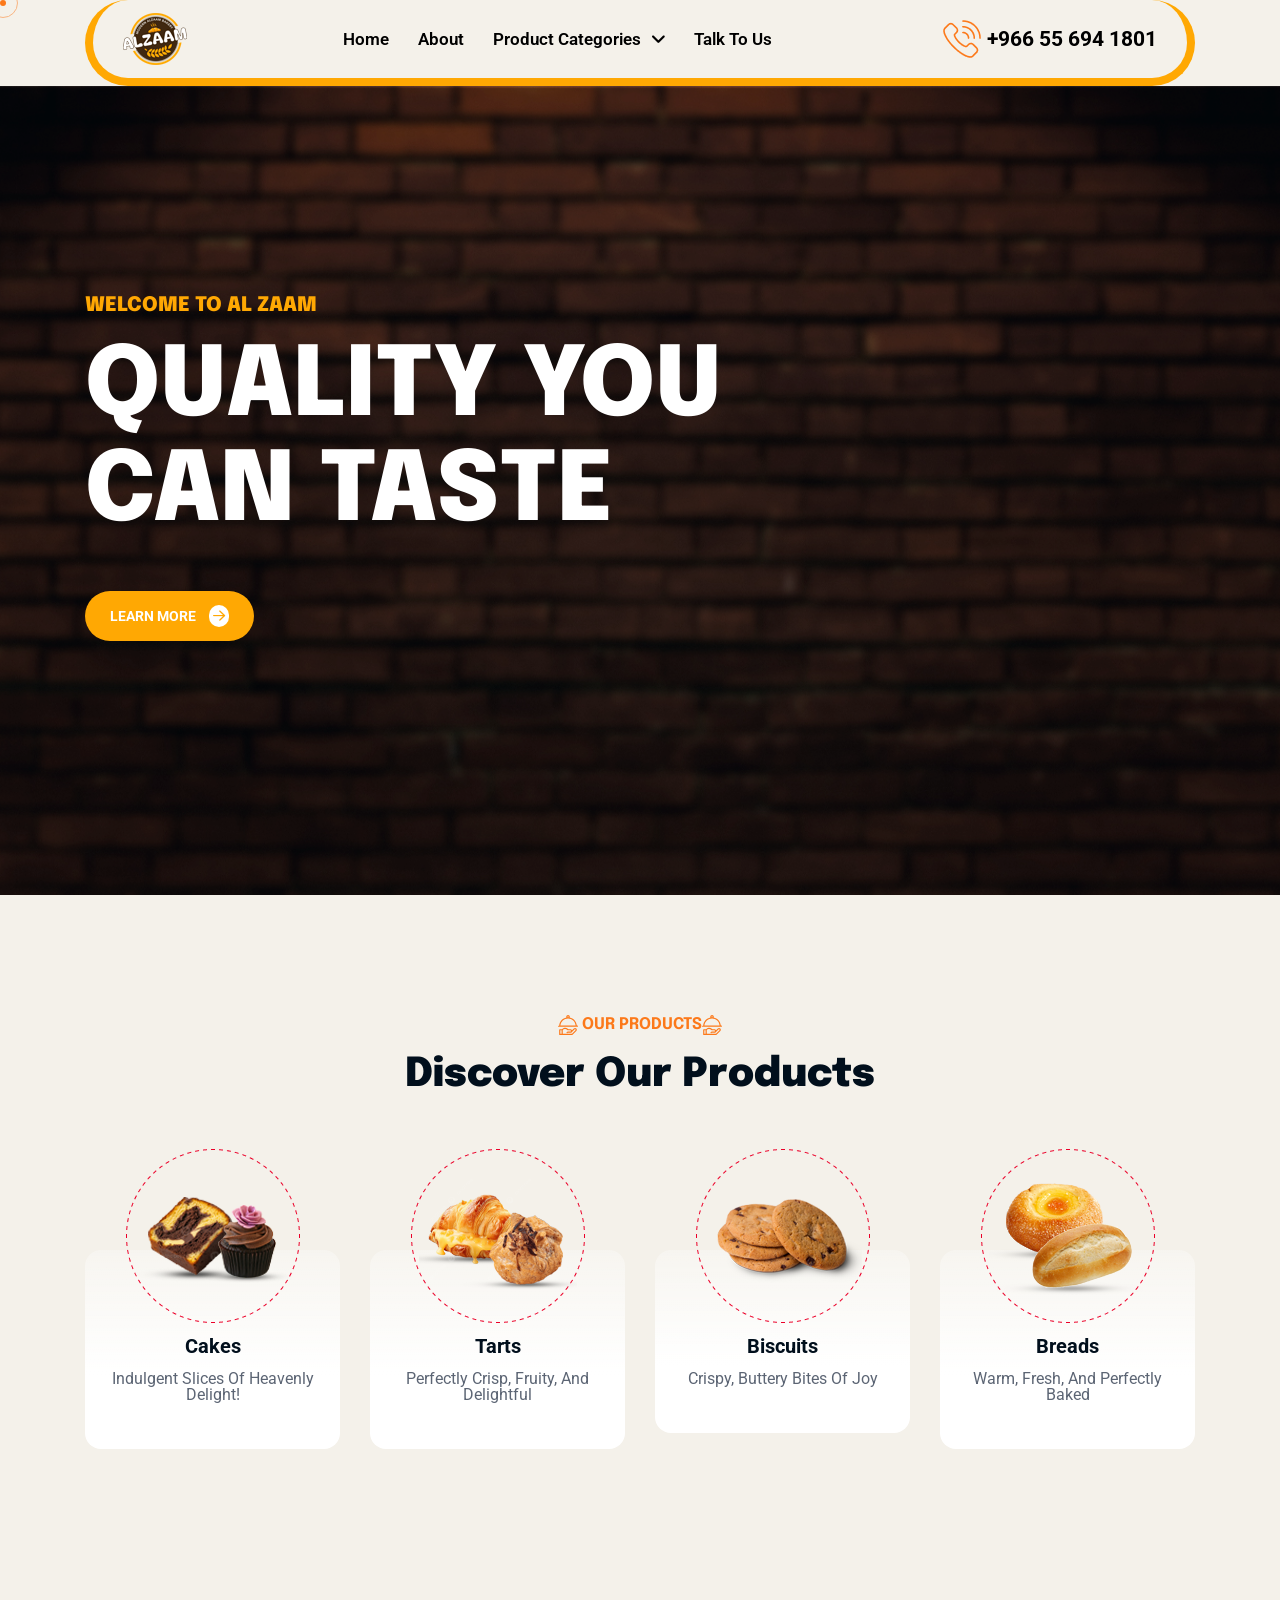
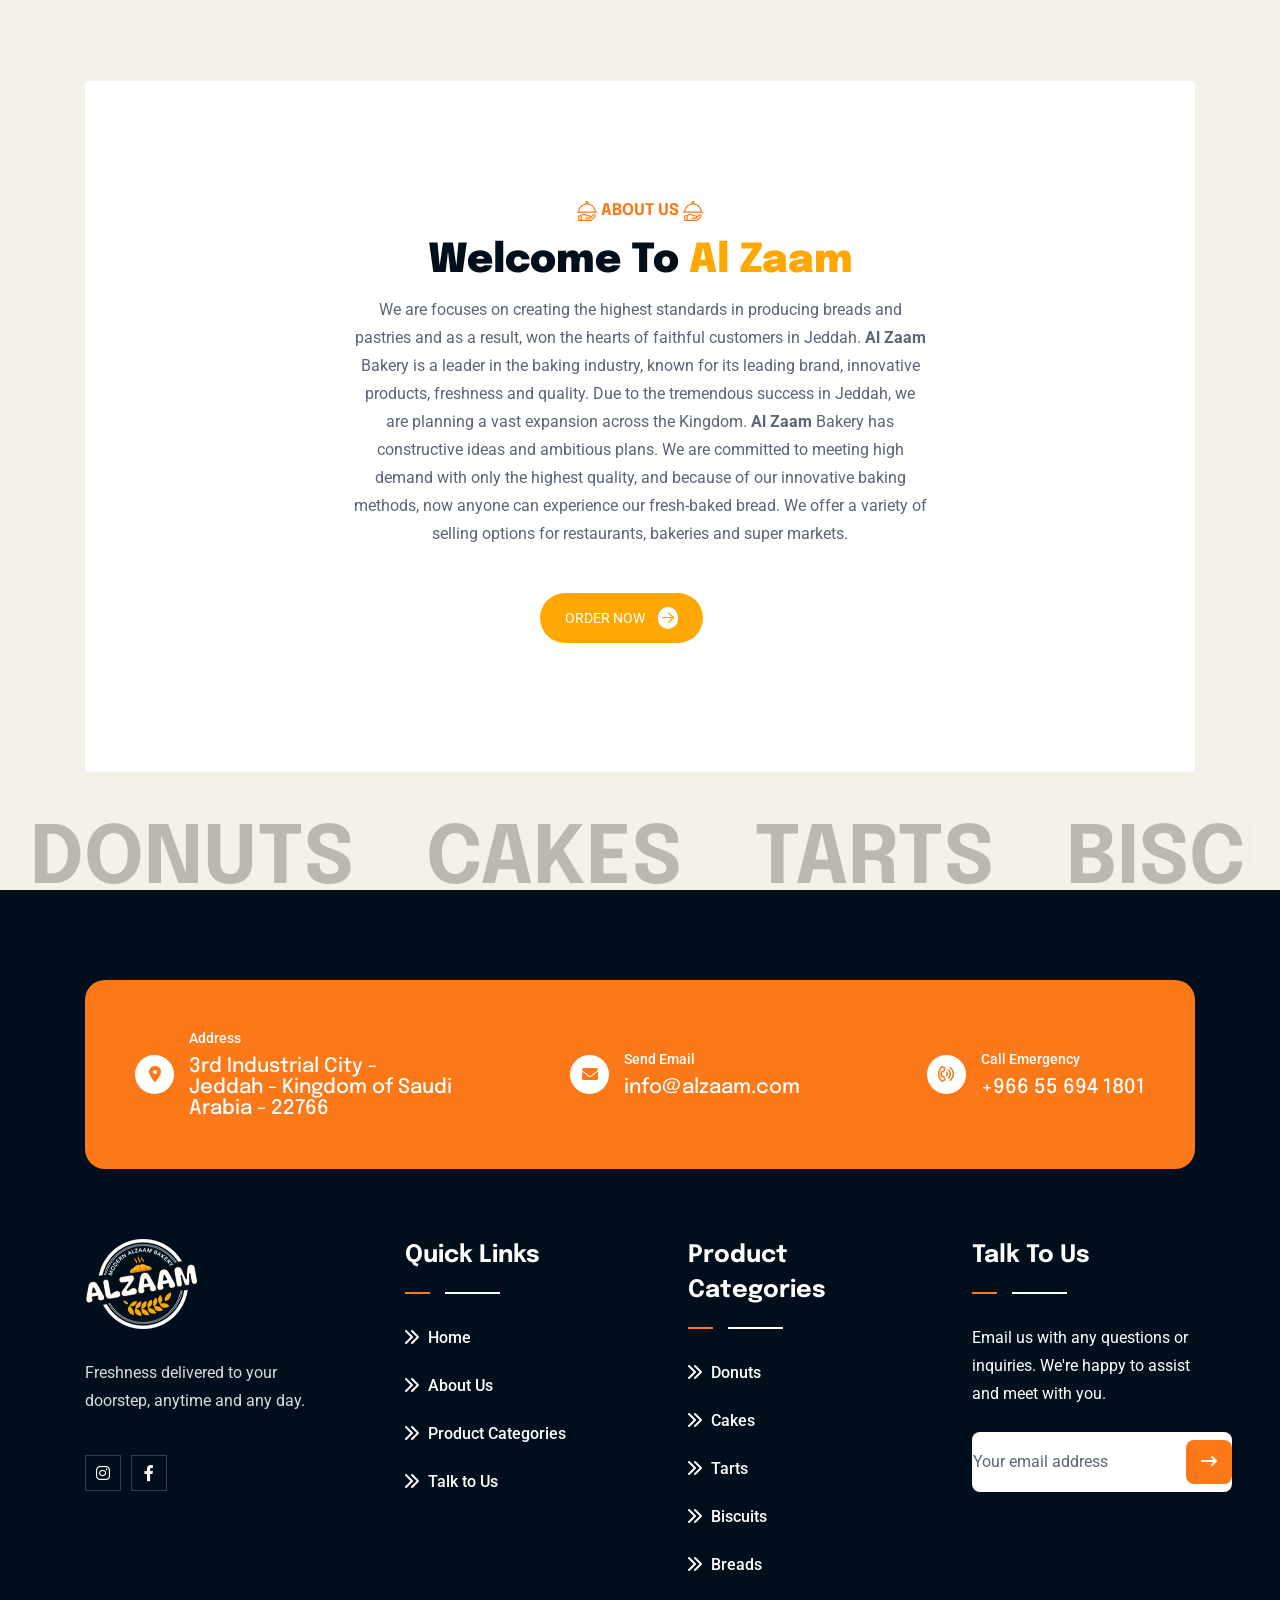
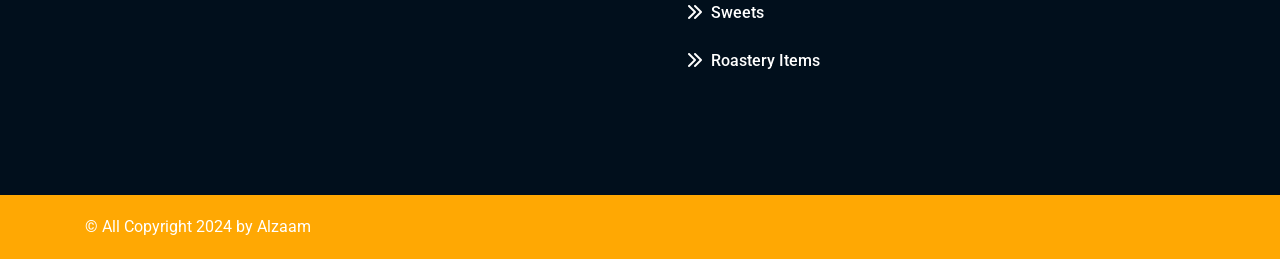
==== commit 128d33ad: "Update index.html" ====
--- a/index.html
+++ b/index.html
@@ -121,7 +121,7 @@
                                     </a>
                                     <ul class="submenu">
                                        <li class="has-dropdown">
-                                          <a href="project.html">
+                                          <a href="#">
                                             Donuts
                                              <i class="fas fa-angle-down"></i>
                                           </a>
@@ -131,7 +131,7 @@
                                           </ul>
                                        </li>
                                        <li class="has-dropdown">
-                                          <a href="team.html">
+                                          <a href="#">
                                             Cakes
                                              <i class="fas fa-angle-down"></i>
                                           </a>
@@ -149,7 +149,7 @@
                                           </ul>
                                        </li>
                                        <li class="has-dropdown">
-                                        <a href="team.html">
+                                        <a href="#">
                                             Tarts	
                                            <i class="fas fa-angle-down"></i>
                                         </a>
@@ -161,7 +161,7 @@
                                        </ul>
                                      </li>
                                      <li class="has-dropdown">
-                                        <a href="team.html">
+                                        <a href="#">
                                             Biscuits	
                                            <i class="fas fa-angle-down"></i>
                                         </a>
@@ -172,7 +172,7 @@
                                        </ul>
                                      </li>
                                      <li class="has-dropdown">
-                                        <a href="team.html">
+                                        <a href="#">
                                             Breads	
                                            <i class="fas fa-angle-down"></i>
                                         </a>
@@ -186,7 +186,7 @@
                                        </ul>
                                      </li>
                                      <li class="has-dropdown">
-                                        <a href="team.html">
+                                        <a href="#">
                                             Sweets	
                                            <i class="fas fa-angle-down"></i>
                                         </a>
@@ -203,7 +203,7 @@
                                        </ul>
                                      </li>
                                      <li class="has-dropdown">
-                                        <a href="team.html">
+                                        <a href="#">
                                             Roastery Items	
                                            <i class="fas fa-angle-down"></i>
                                         </a>
@@ -363,7 +363,7 @@
                                         <div class="col-12 col-xl-6 d-none d-xxl-block">
                                             <div class="banner-thumb-area" data-tilt data-animation="slideInRight"
                                                 data-duration="2s" data-delay=".9s">
-                                                <img src="assets/img/banner/bannerThumb1_1.png" alt="shape">
+                                                <img src="assets/img/banner/bannerThumb1_2.png" alt="shape">
                                             </div>
                                         </div>
                                     </div>
@@ -411,7 +411,7 @@
                                         <div class="col-12 col-xl-6 d-none d-xxl-block">
                                             <div class="banner-thumb-area" data-tilt data-animation="slideInRight"
                                                 data-duration="2s" data-delay=".9s">
-                                                <img src="assets/img/banner/bannerThumb1_1.png" alt="shape">
+                                                <img src="assets/img/banner/bannerThumb1_3.png" alt="shape">
                                             </div>
                                         </div>
                                     </div>
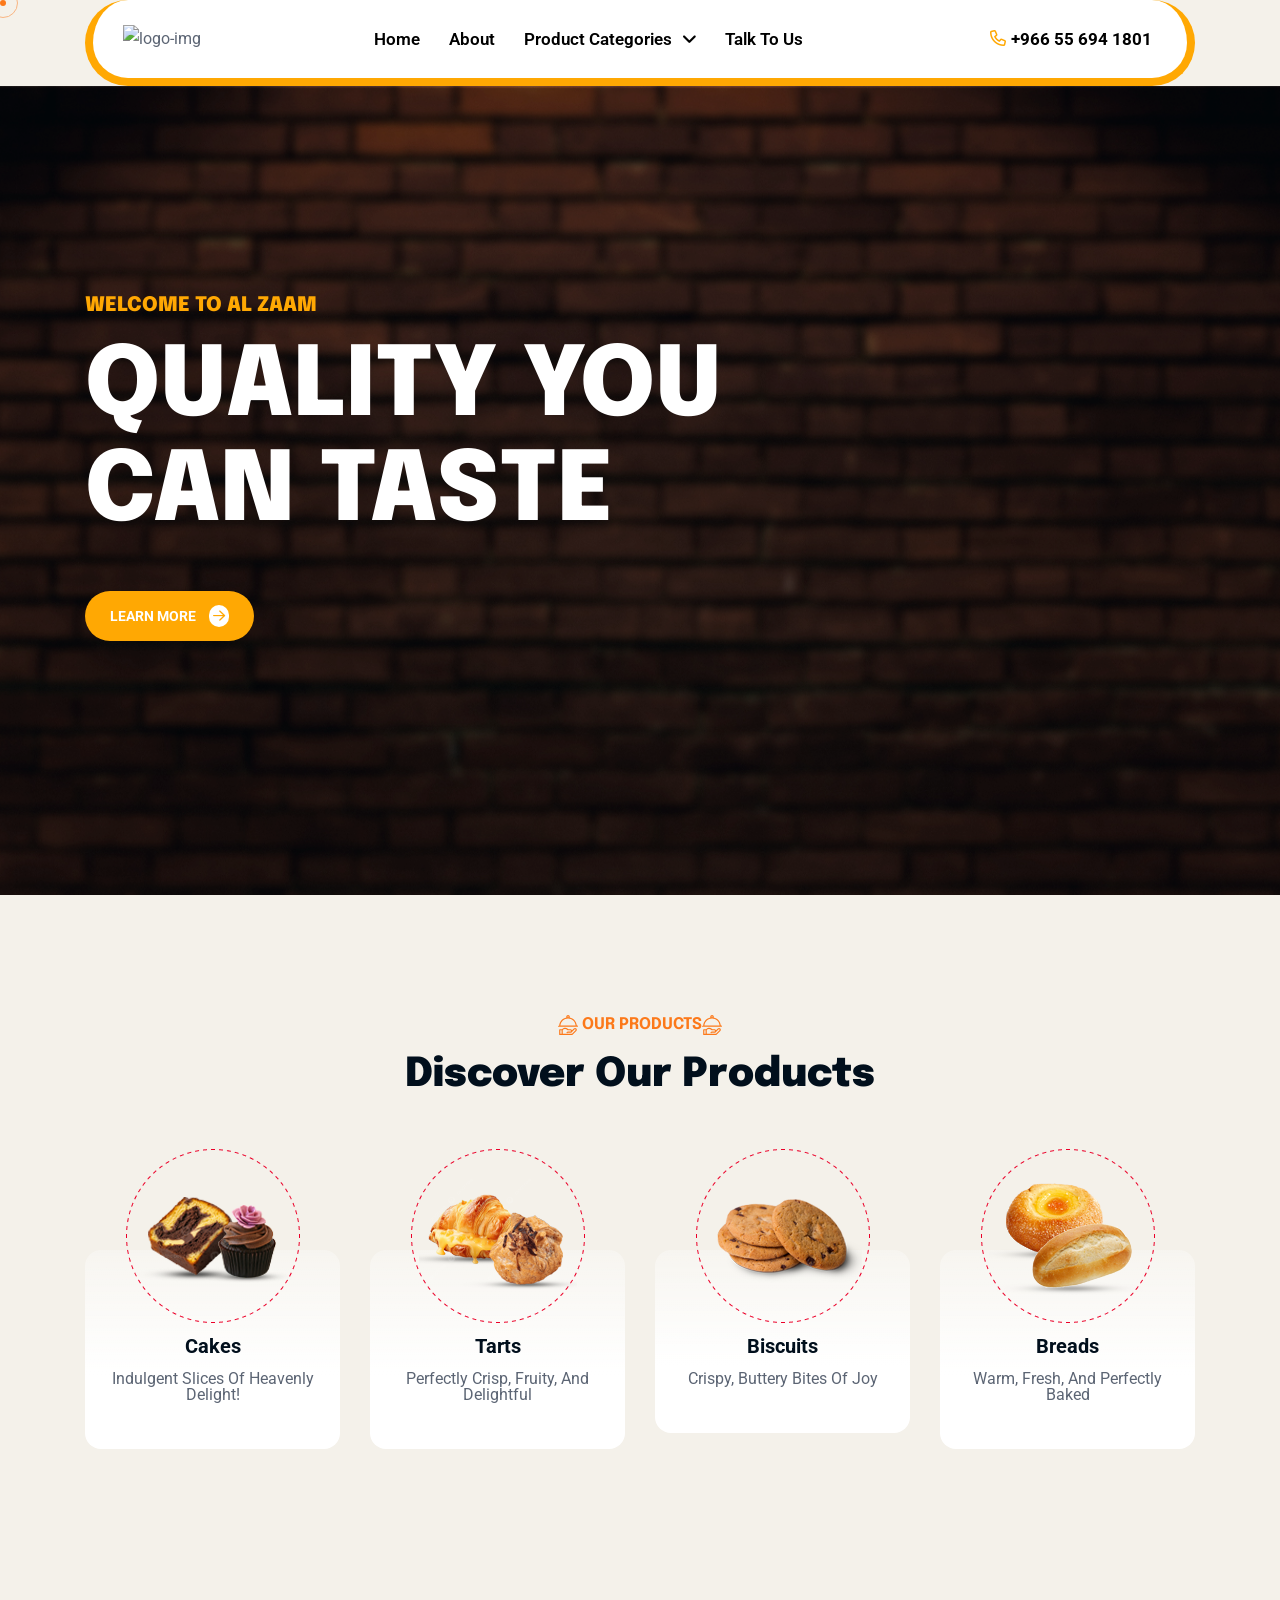
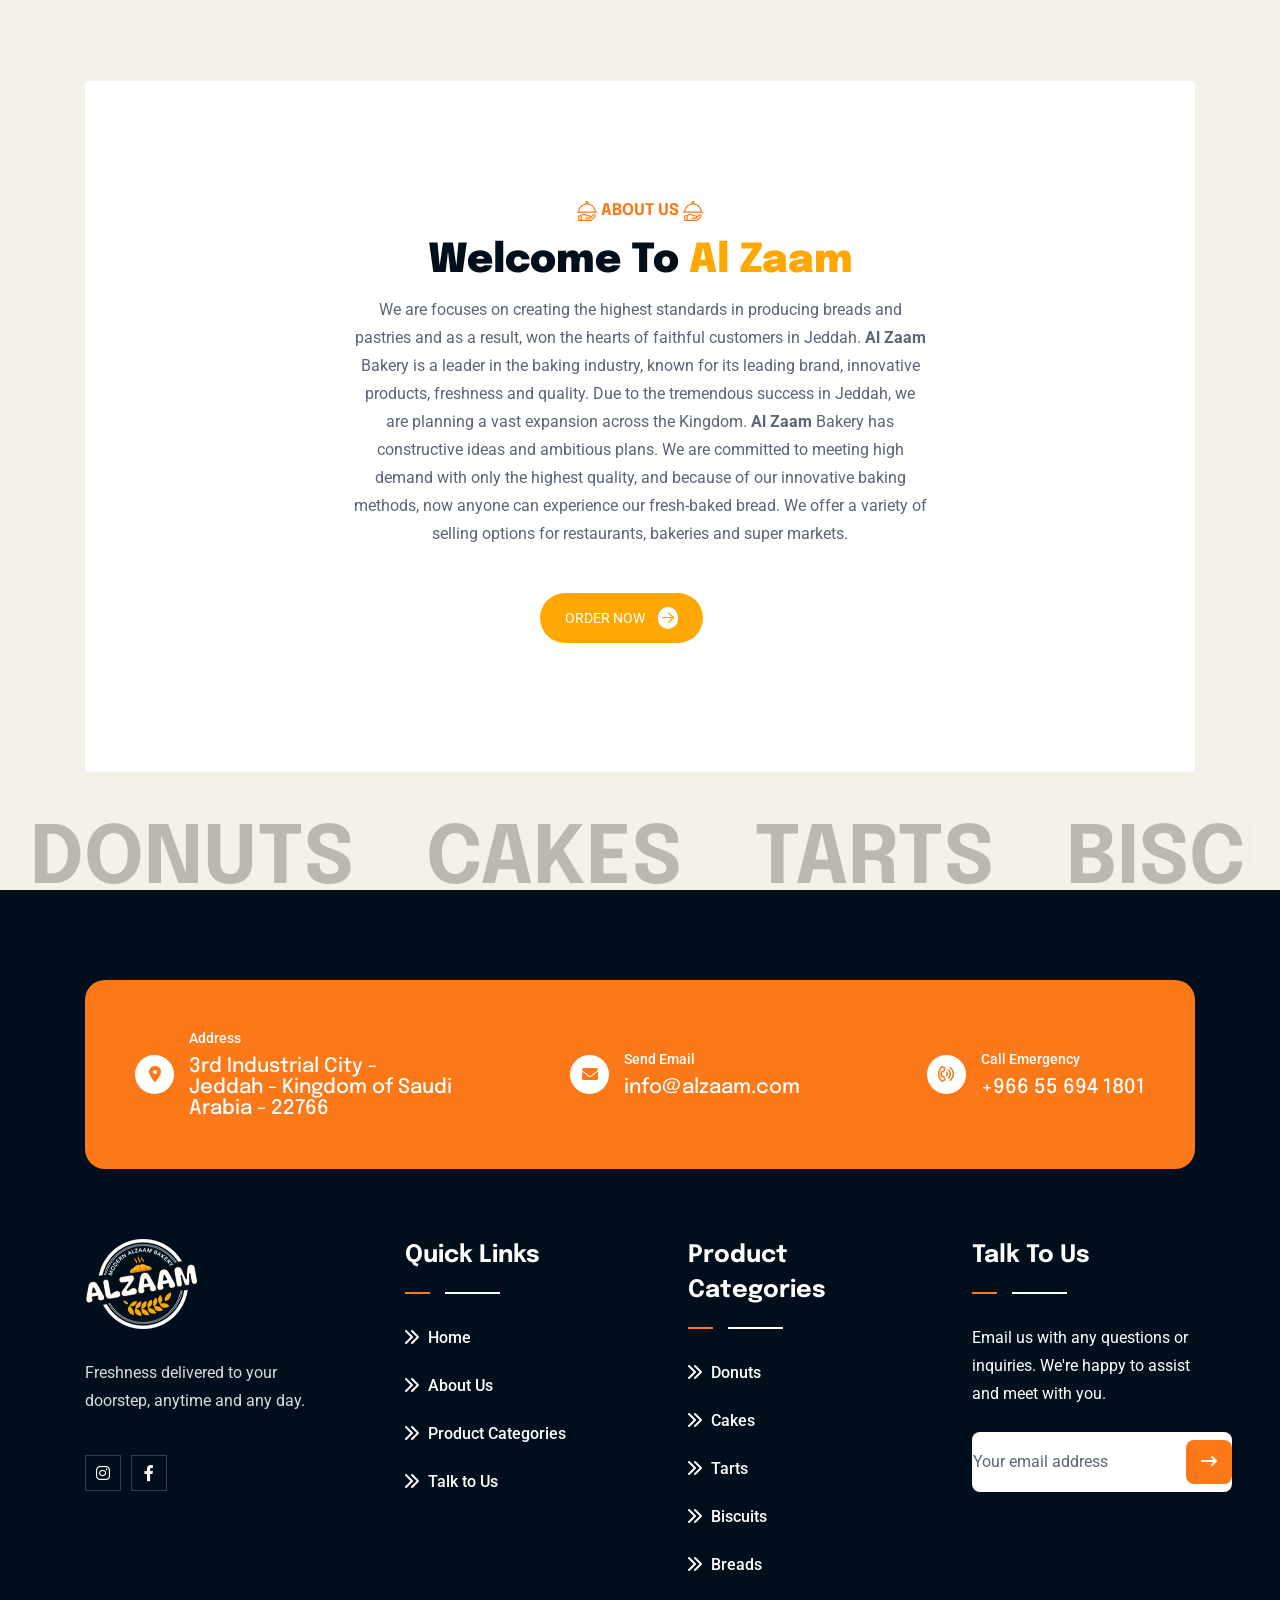
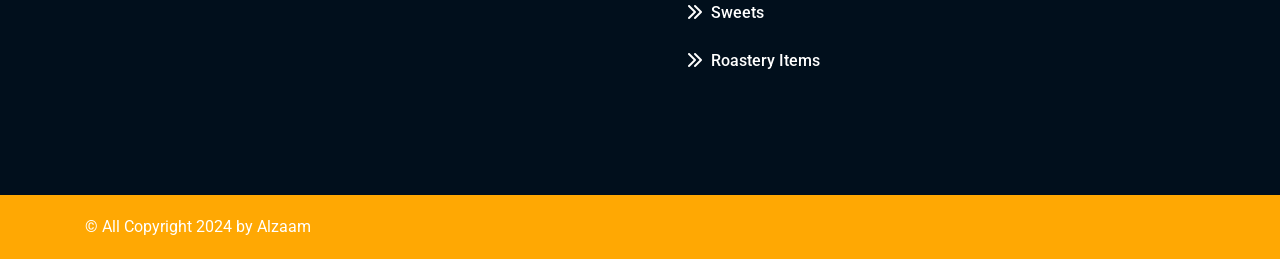
==== commit 63423d92: "Update index.html" ====
--- a/index.html
+++ b/index.html
@@ -8,7 +8,7 @@
     <meta http-equiv="X-UA-Compatible" content="IE=edge">
     <meta name="viewport" content="width=device-width, initial-scale=1">
     <meta name="author" content="gramentheme">
-    <meta name="description" content="Alzaam Bakery">
+    <meta name="description" content="Al Zaam specializes in fresh, Enjoy our quality, made with the finest ingredients. Order online or visit us today!">
     <!-- ======== Page title ============ -->
     <title>Alzaam</title>
     <!--<< Favcion >>-->
@@ -84,6 +84,65 @@
     <div class="mouse-cursor cursor-outer"></div>
     <div class="mouse-cursor cursor-inner"></div>
 
+    <!-- Offcanvas Area Start -->
+   <div class="fix-area">
+    <div class="offcanvas__info">
+       <div class="offcanvas__wrapper">
+          <div class="offcanvas__content">
+             <div class="offcanvas__top mb-5 d-flex justify-content-between align-items-center">
+                <div class="offcanvas__logo">
+                   <a href="index.html">
+                      <img src="assets/img/logo/Logo.svg" alt="logo-img" style="width: 100px; height: 100px;">
+                   </a>
+                </div>
+                <div class="offcanvas__close">
+                   <button>
+                      <i class="fas fa-times"></i>
+                   </button>
+                </div>
+             </div>
+             <div class="mobile-menu fix mb-3"></div>
+             <div class="offcanvas__contact">
+                <h4>Contact Info</h4>
+                <ul>
+                   <li class="d-flex align-items-center">
+                      <div class="offcanvas__contact-icon">
+                         <i class="fal fa-map-marker-alt"></i>
+                      </div>
+                      <div class="offcanvas__contact-text">
+                         <a target="_blank" href="#">3rd Industrial City - Jeddah - KSA - 22766</a>
+                      </div>
+                   </li>
+                   <li class="d-flex align-items-center">
+                      <div class="offcanvas__contact-icon mr-15">
+                         <i class="fal fa-envelope"></i>
+                      </div>
+                      <div class="offcanvas__contact-text">
+                         <a href="mailto:info@azent.com"><span
+                               class="mailto:info@example.com">info@alzaam.com</span></a>
+                      </div>
+                   </li>
+                  <li class="d-flex align-items-center">
+                      <div class="offcanvas__contact-icon mr-15">
+                         <i class="far fa-phone"></i>
+                      </div>
+                      <div class="offcanvas__contact-text">
+                         <a href="tel:+11002345909">+966 55 694 1801</a>
+                      </div>
+                   </li>
+                </ul>
+                <div class="social-icon d-flex align-items-center">
+                   <a href="#"><i class="fab fa-instagram"></i></a>
+                   <a href="#"><i class="fab fa-facebook-f"></i></a>
+               </div>
+             </div>
+          </div>
+       </div>
+    </div>
+ </div>
+ <div class="offcanvas__overlay"></div>
+
+
     <!-- Back To Top Start -->
     <button id="back-top" class="back-to-top">
         <i class="fa-regular fa-arrow-up"></i>
@@ -98,7 +157,7 @@
                   <div class="header-left">
                      <div class="logo">
                         <a href="index.html" class="header-logo">
-                           <img src="assets/img/logo/Logo.png" alt="logo-img">
+                           <img src="assets/img/logo/Logo.svg" alt="logo-img" style="width: 80px; height: 80px;">
                         </a>
                      </div>
                   </div>
@@ -237,13 +296,20 @@
 					<div class="outer-box d-flex align-items-center">
 						
 						<!-- Phone Box -->
-                        <div class="mobile-nav-toggler"><img src="assets/img/icon/phone.png" alt="icon" style="padding-right: 5px;"></div>
+                        <div class="offcanvas__contact-icon mr-15">
+                            <i class="far fa-phone" style="padding-right: 5px; color: #ffa803;"></i>
+                         </div>
 						<div>
-							<div style="font-size: 21px;">
-								<a href="tel:+966556941801" style="color: black;"><b>+966 55 694 1801</b>
+							<div style="font-size: 17px;">
+								<a href="tel:+966556941801" style="color: black; padding-right: 5px;"><b>+966 55 694 1801</b>
                                 </a>
 							</div>
 						</div>
+                        <div class="header__hamburger d-block d-xl-none my-auto">
+                            <div class="sidebar__toggle">
+                               <i class="fas fa-bars"></i>
+                            </div>
+                         </div>
 						
 						<!-- Mobile Navigation Toggler -->
 						
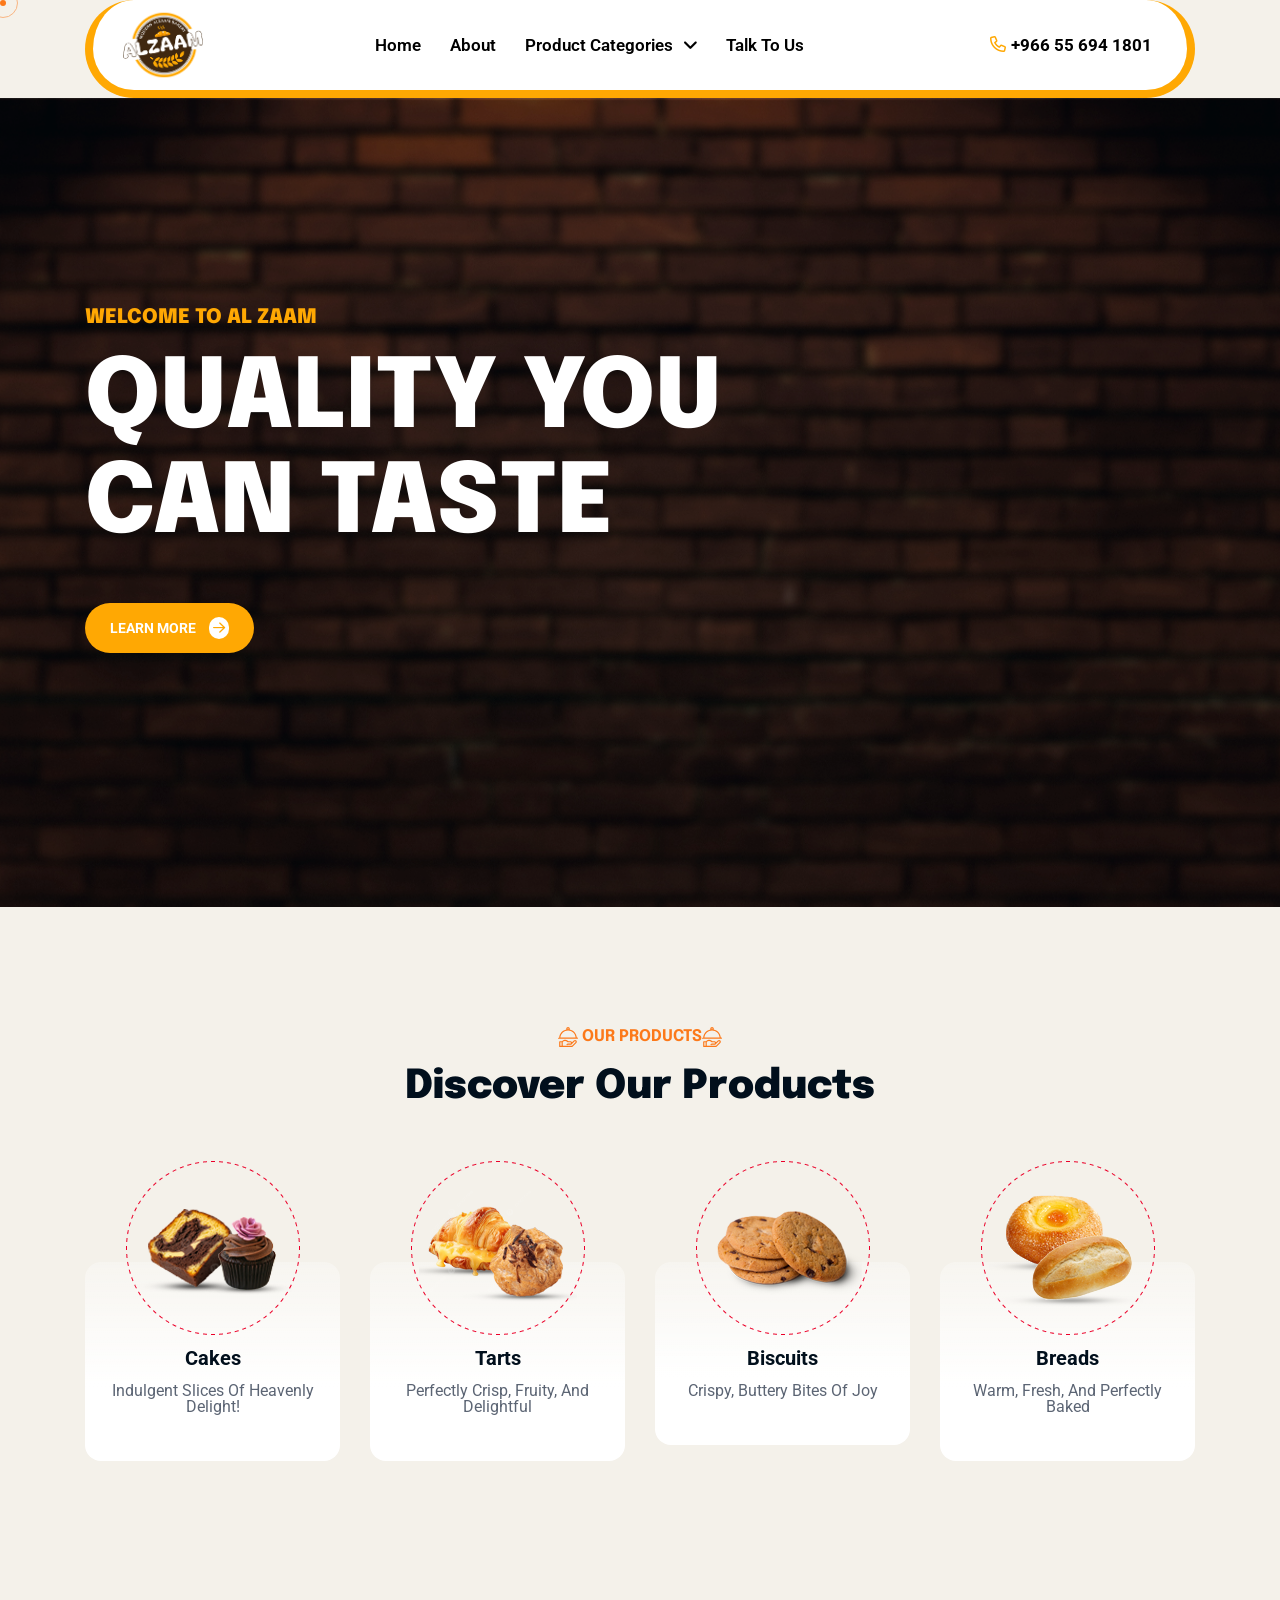
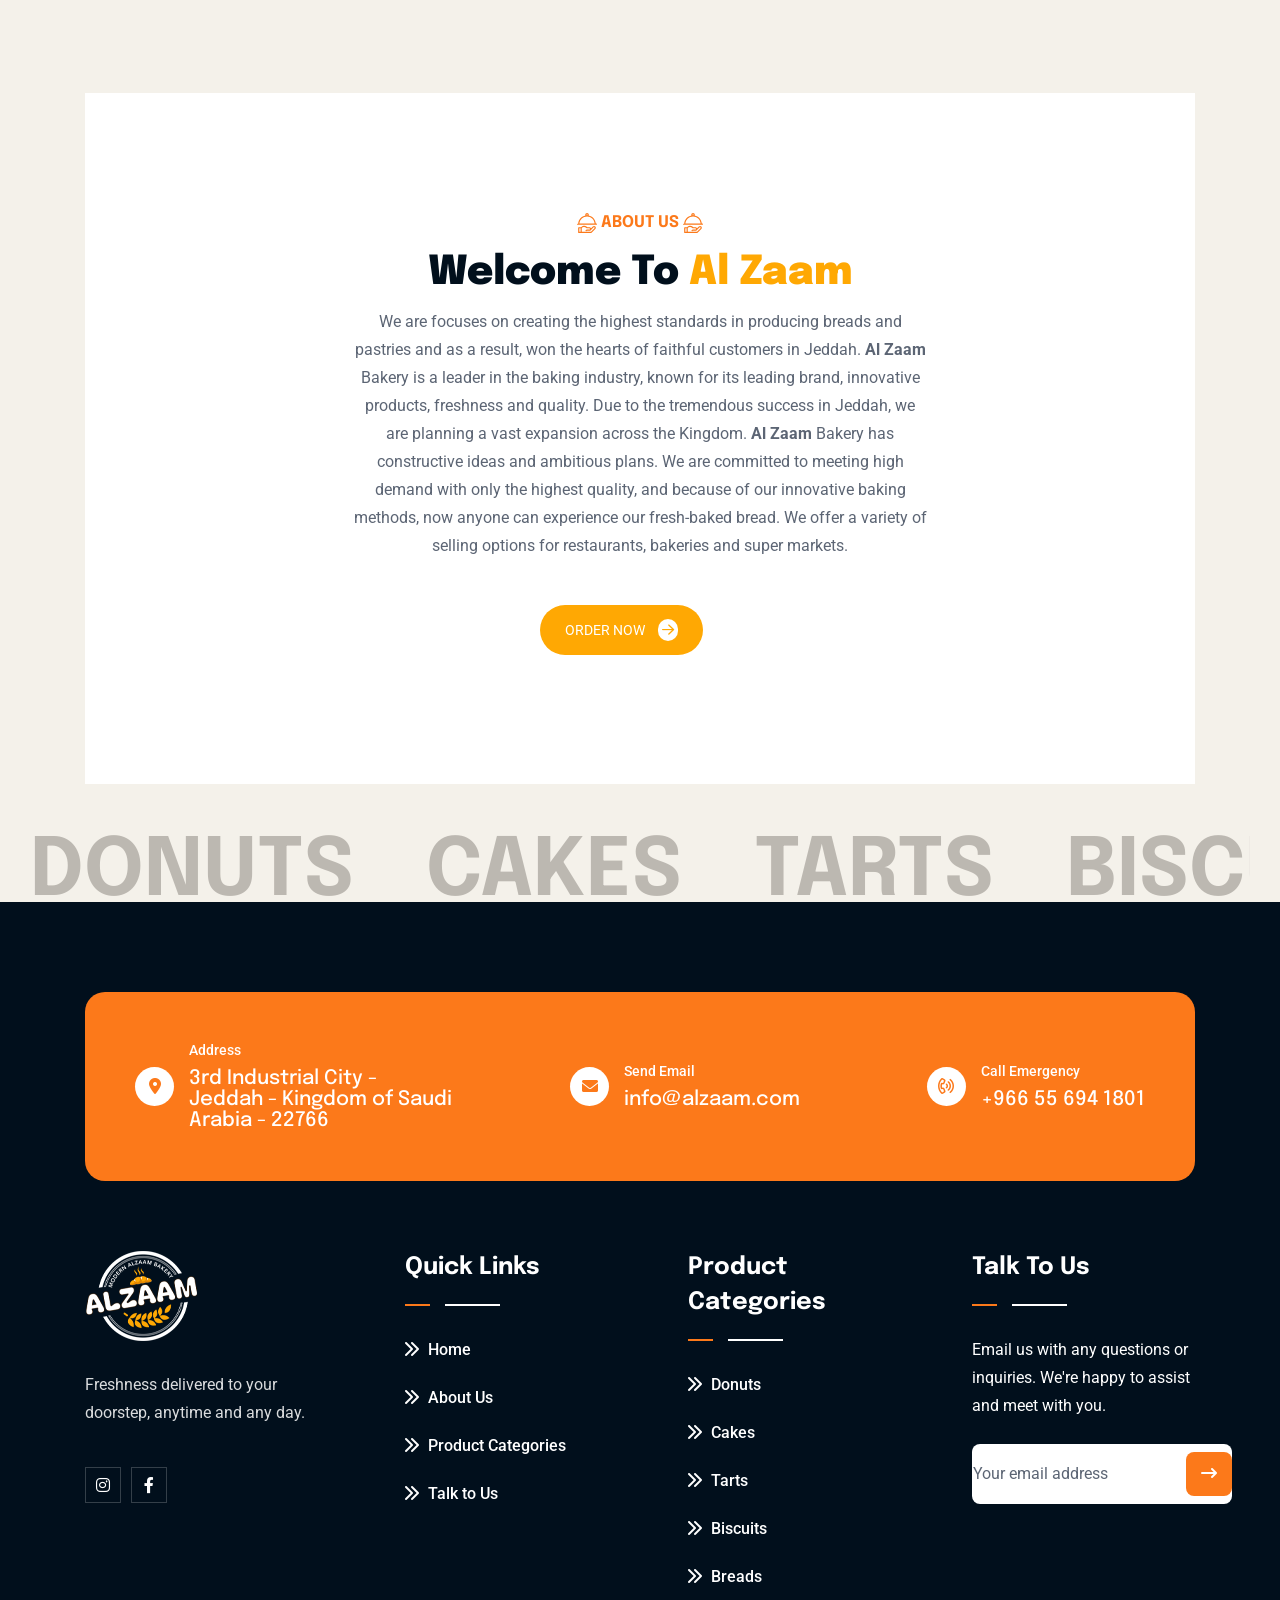
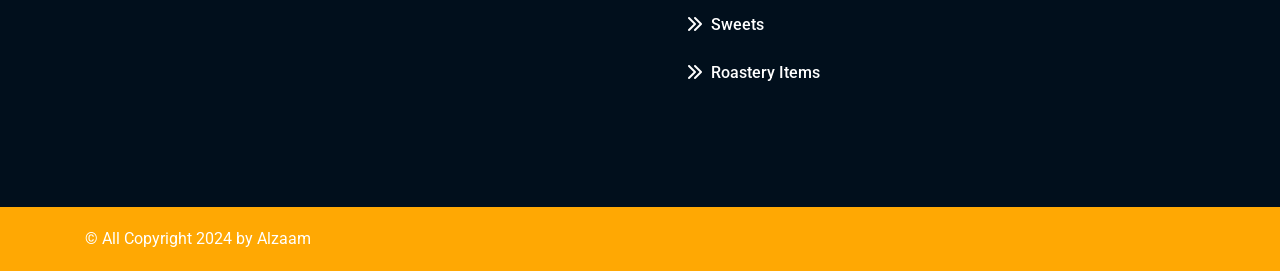
==== commit 1880e6d9: "Update index.html" ====
--- a/index.html
+++ b/index.html
@@ -10,7 +10,7 @@
     <meta name="author" content="gramentheme">
     <meta name="description" content="Al Zaam specializes in fresh, Enjoy our quality, made with the finest ingredients. Order online or visit us today!">
     <!-- ======== Page title ============ -->
-    <title>Alzaam</title>
+    <title>Al Zaam</title>
     <!--<< Favcion >>-->
     <link rel="shortcut icon" href="assets/img/favicon.png">
     <!--<< Bootstrap min.css >>-->
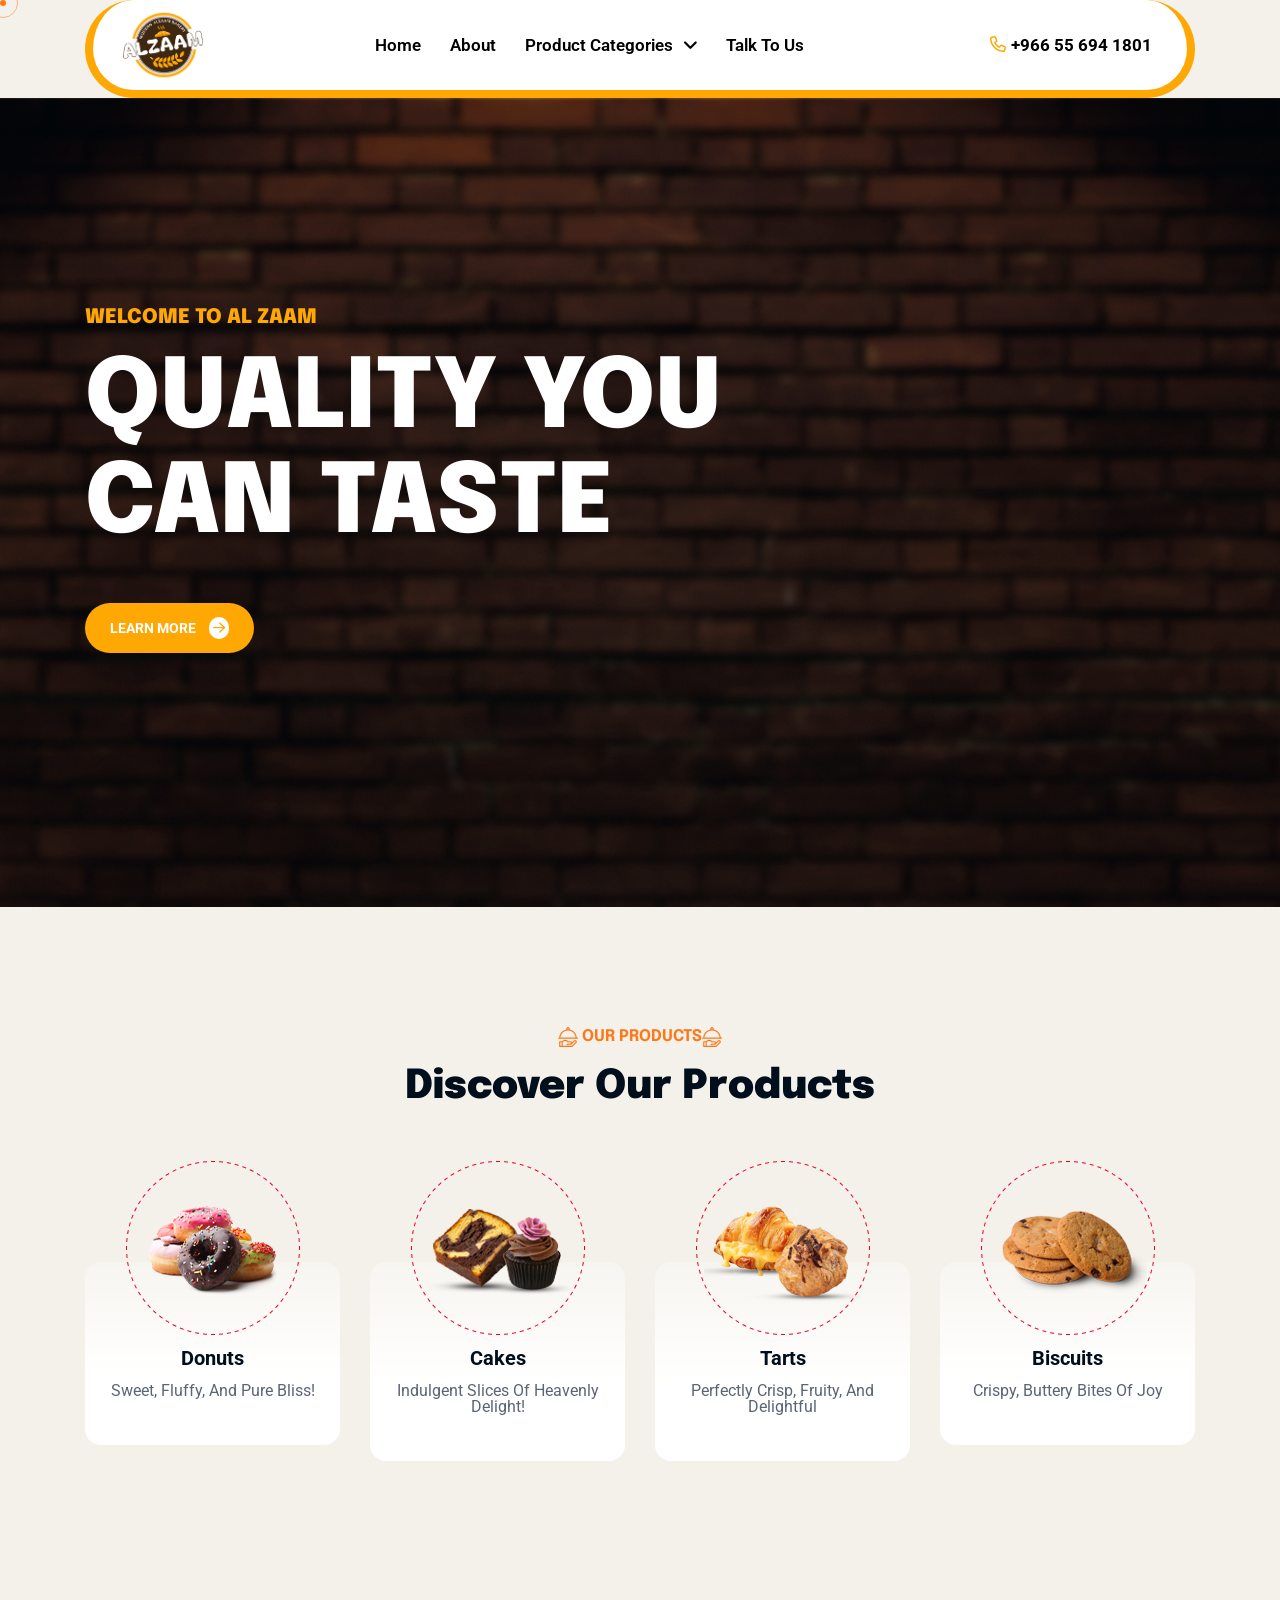
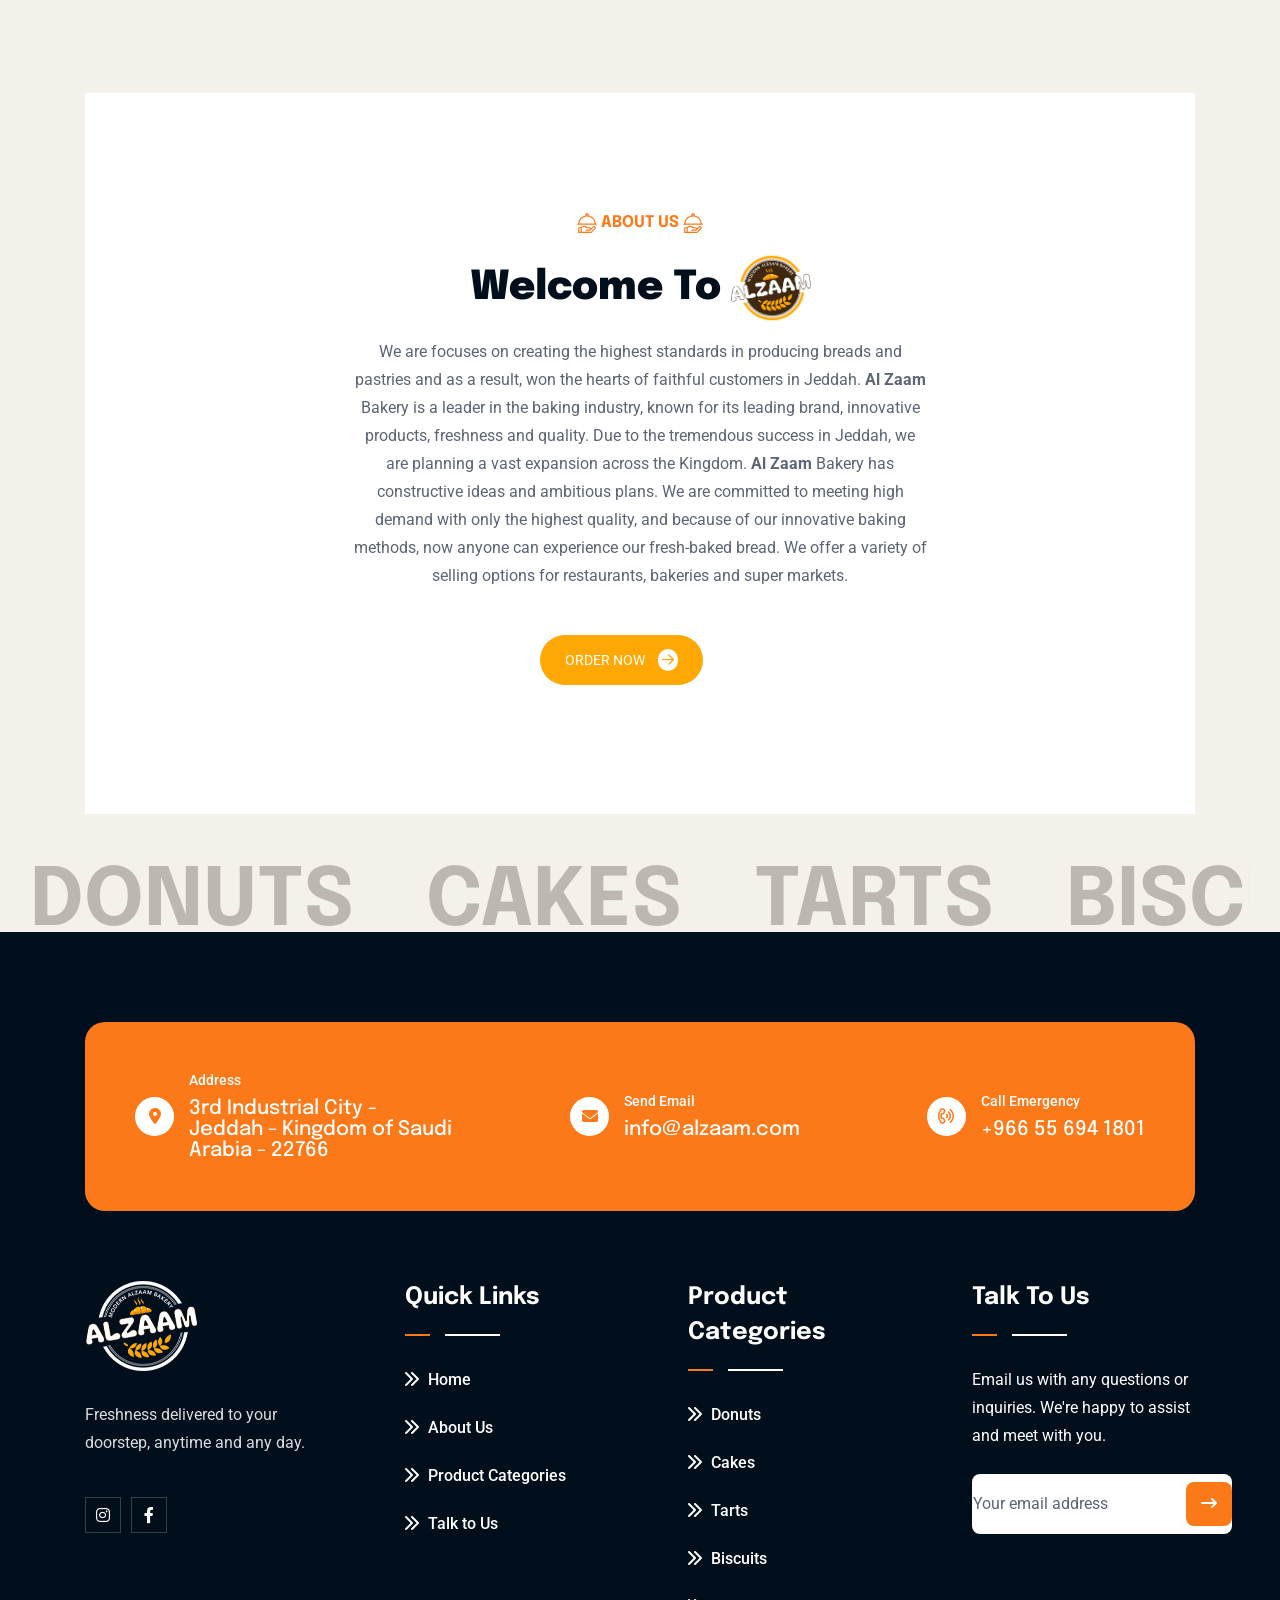
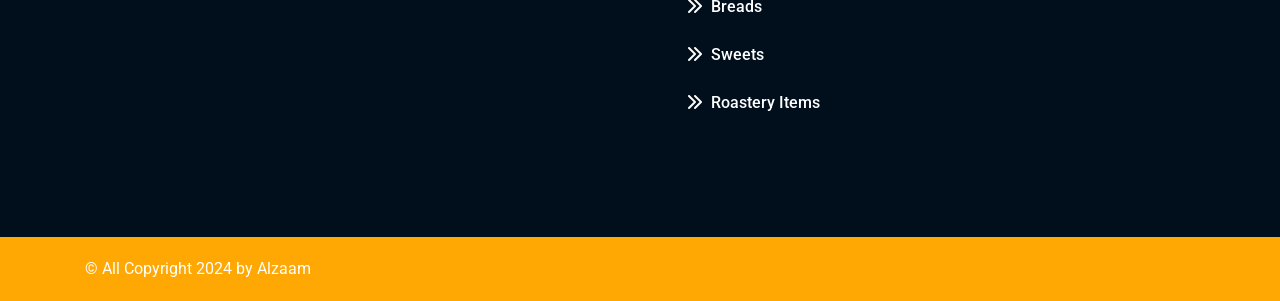
==== commit b340461f: "Update index.html" ====
--- a/index.html
+++ b/index.html
@@ -37,30 +37,11 @@
     <div id="preloader" class="preloader">
         <div class="animation-preloader">
             <div class="spinner">
-            </div>
-            <div class="txt-loading">
-
-                <img src="assets/img/logo/Loading logo.png">
-                <!-- <span data-text-preloader="A" class="letters-loading">
-                    A
-                </span>
-                <span data-text-preloader="L" class="letters-loading">
-                    L
-                </span>
-                <span data-text-preloader="Z" class="letters-loading">
-                    Z
-                </span>
-                <span data-text-preloader="A" class="letters-loading">
-                    A
-                </span>
-                <span data-text-preloader="A" class="letters-loading">
-                    A
-                </span>
-                <span data-text-preloader="M" class="letters-loading">
-                    M
-                </span> -->
-            </div>
-            <p class="text-center">Loading</p>
+                <div class="txt-loading">
+                    <img src="assets/img/logo/Loading logo.png">
+                </div>      
+            </div>
+         <p class="text-center">Loading</p>
         </div>
         <div class="loader">
             <div class="row">
@@ -650,8 +631,9 @@
                                         class="ms-1" src="assets/img/icon/titleIcon.svg" alt="icon">
                                 </div>
                                 <h2 class="title wow fadeInUp" data-wow-delay="0.7s">
-                                    Welcome to <span style="color: #ffa803;">Al Zaam</span>
+                                    Welcome to <img src="assets/img/logo/Logo.svg" style="width: 80px; height: 80px;">
                                 </h2>
+                                
                                 <div class="text wow fadeInUp" data-wow-delay="0.8s">We are focuses on creating the highest standards in producing
                                     breads and pastries and as a result, won the hearts of faithful customers in Jeddah. <b>Al Zaam</b> Bakery is a leader in the baking industry,
                                     known for its leading brand, innovative products, freshness and quality.
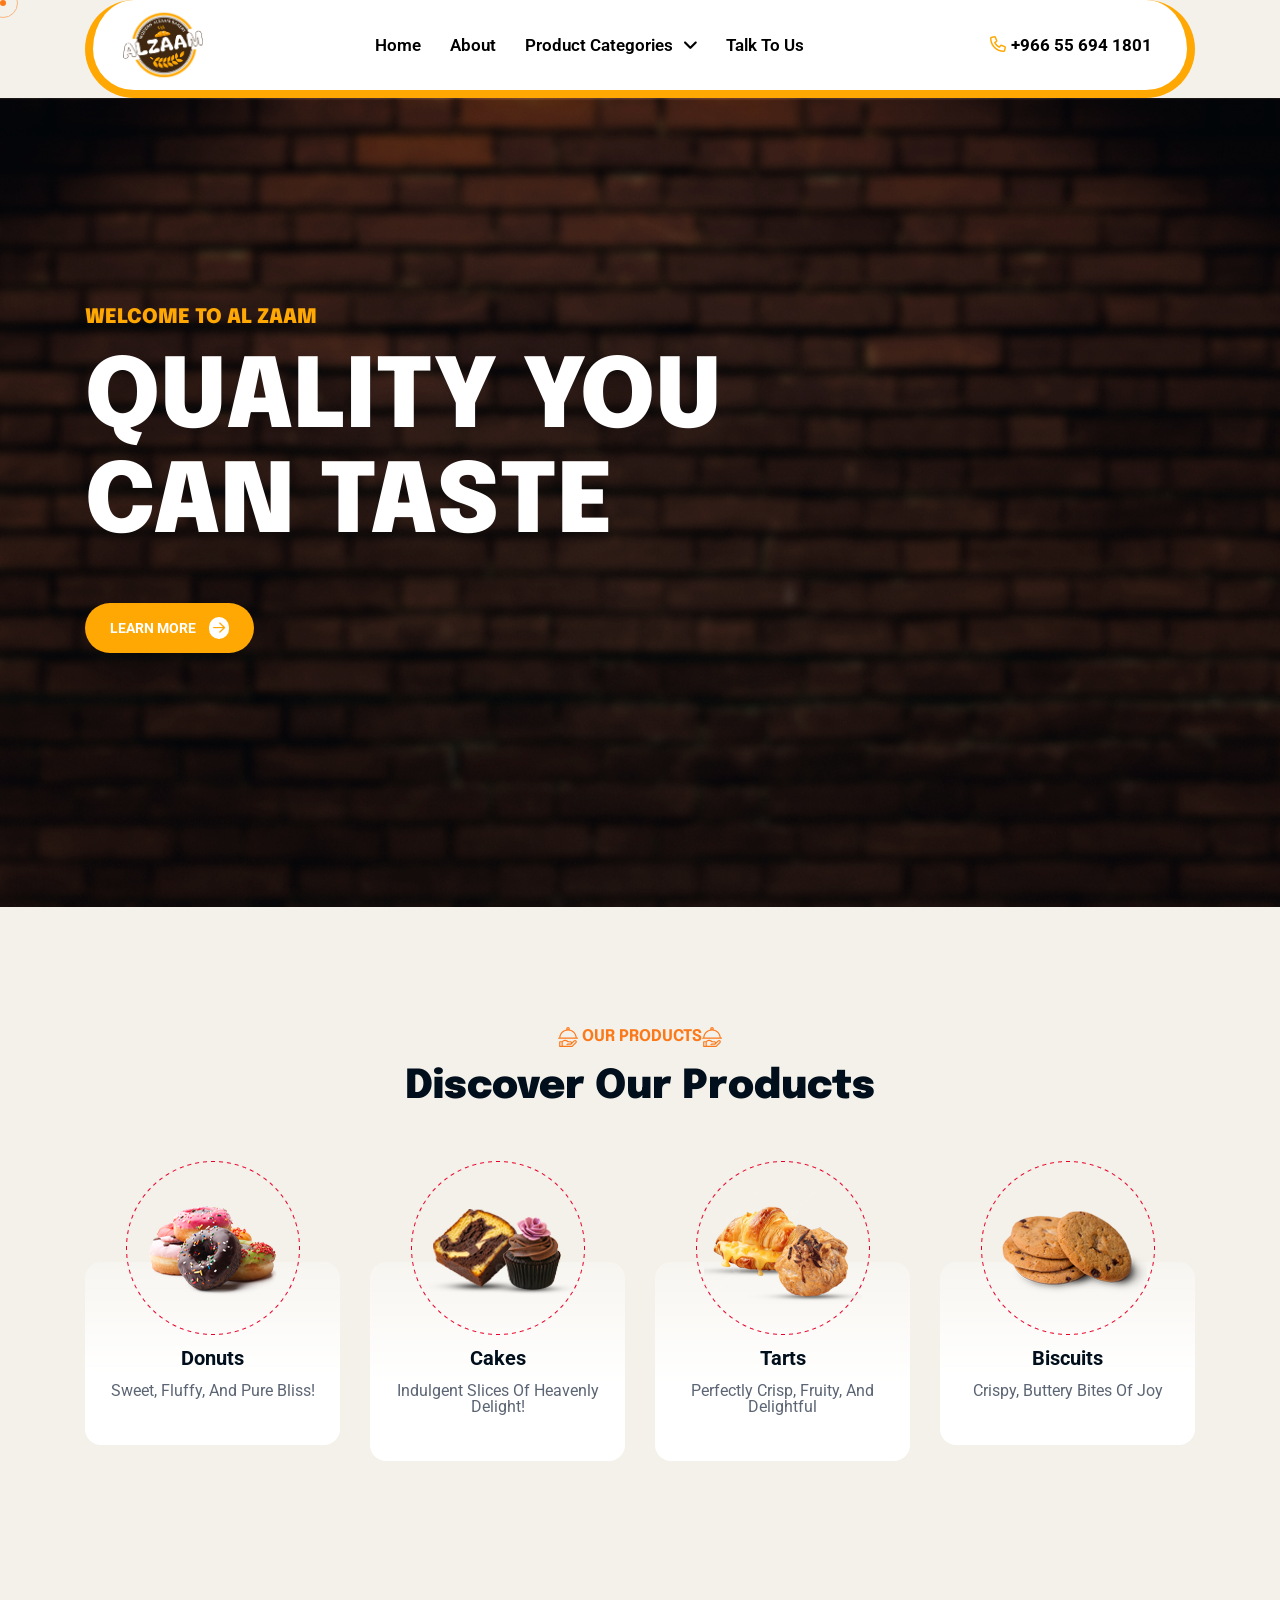
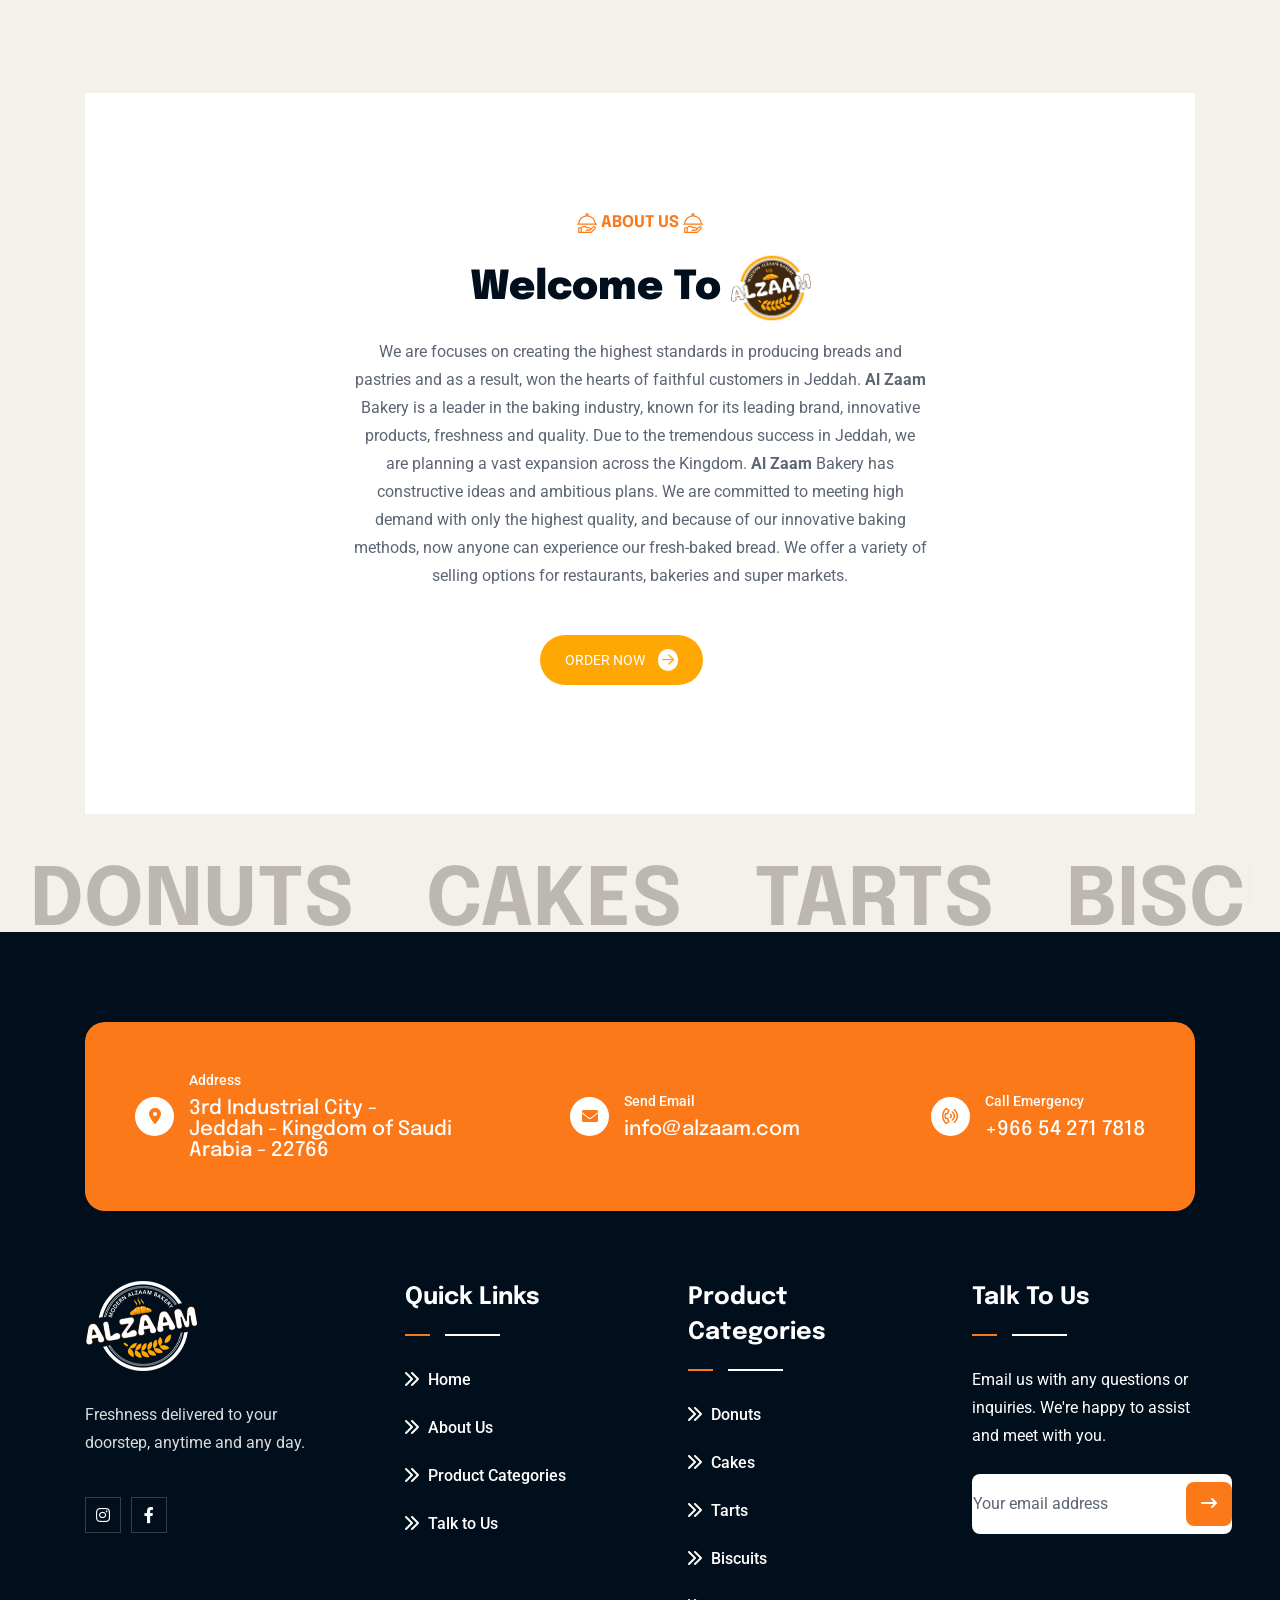
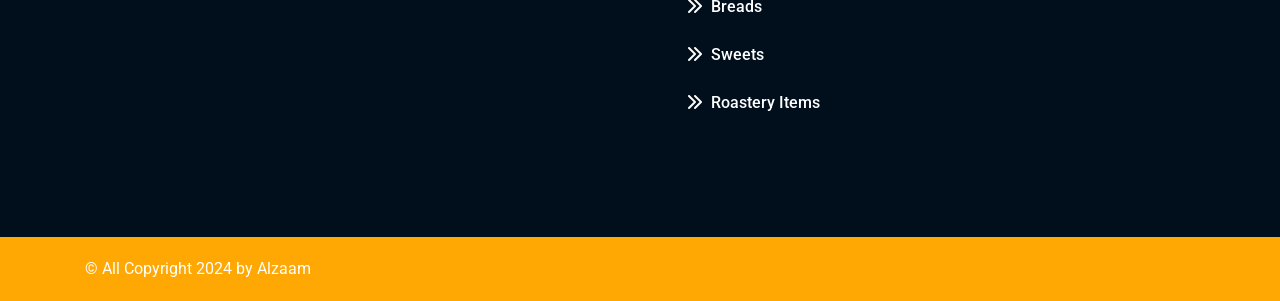
==== commit cb274056: "Update index.html" ====
--- a/index.html
+++ b/index.html
@@ -108,7 +108,7 @@
                          <i class="far fa-phone"></i>
                       </div>
                       <div class="offcanvas__contact-text">
-                         <a href="tel:+11002345909">+966 55 694 1801</a>
+                         <a href="tel:+11002345909">+966 54 271 7818</a>
                       </div>
                    </li>
                 </ul>
@@ -803,7 +803,7 @@
                                 <div class="item1"><i class="fa-regular fa-phone-volume"></i></div>
                                 <div class="item2">
                                     <h6>call emergency</h6>
-                                    <p>+966 55 694 1801</p>
+                                    <p>+966 54 271 7818</p>
                                 </div>
                             </div>
                         </div>
